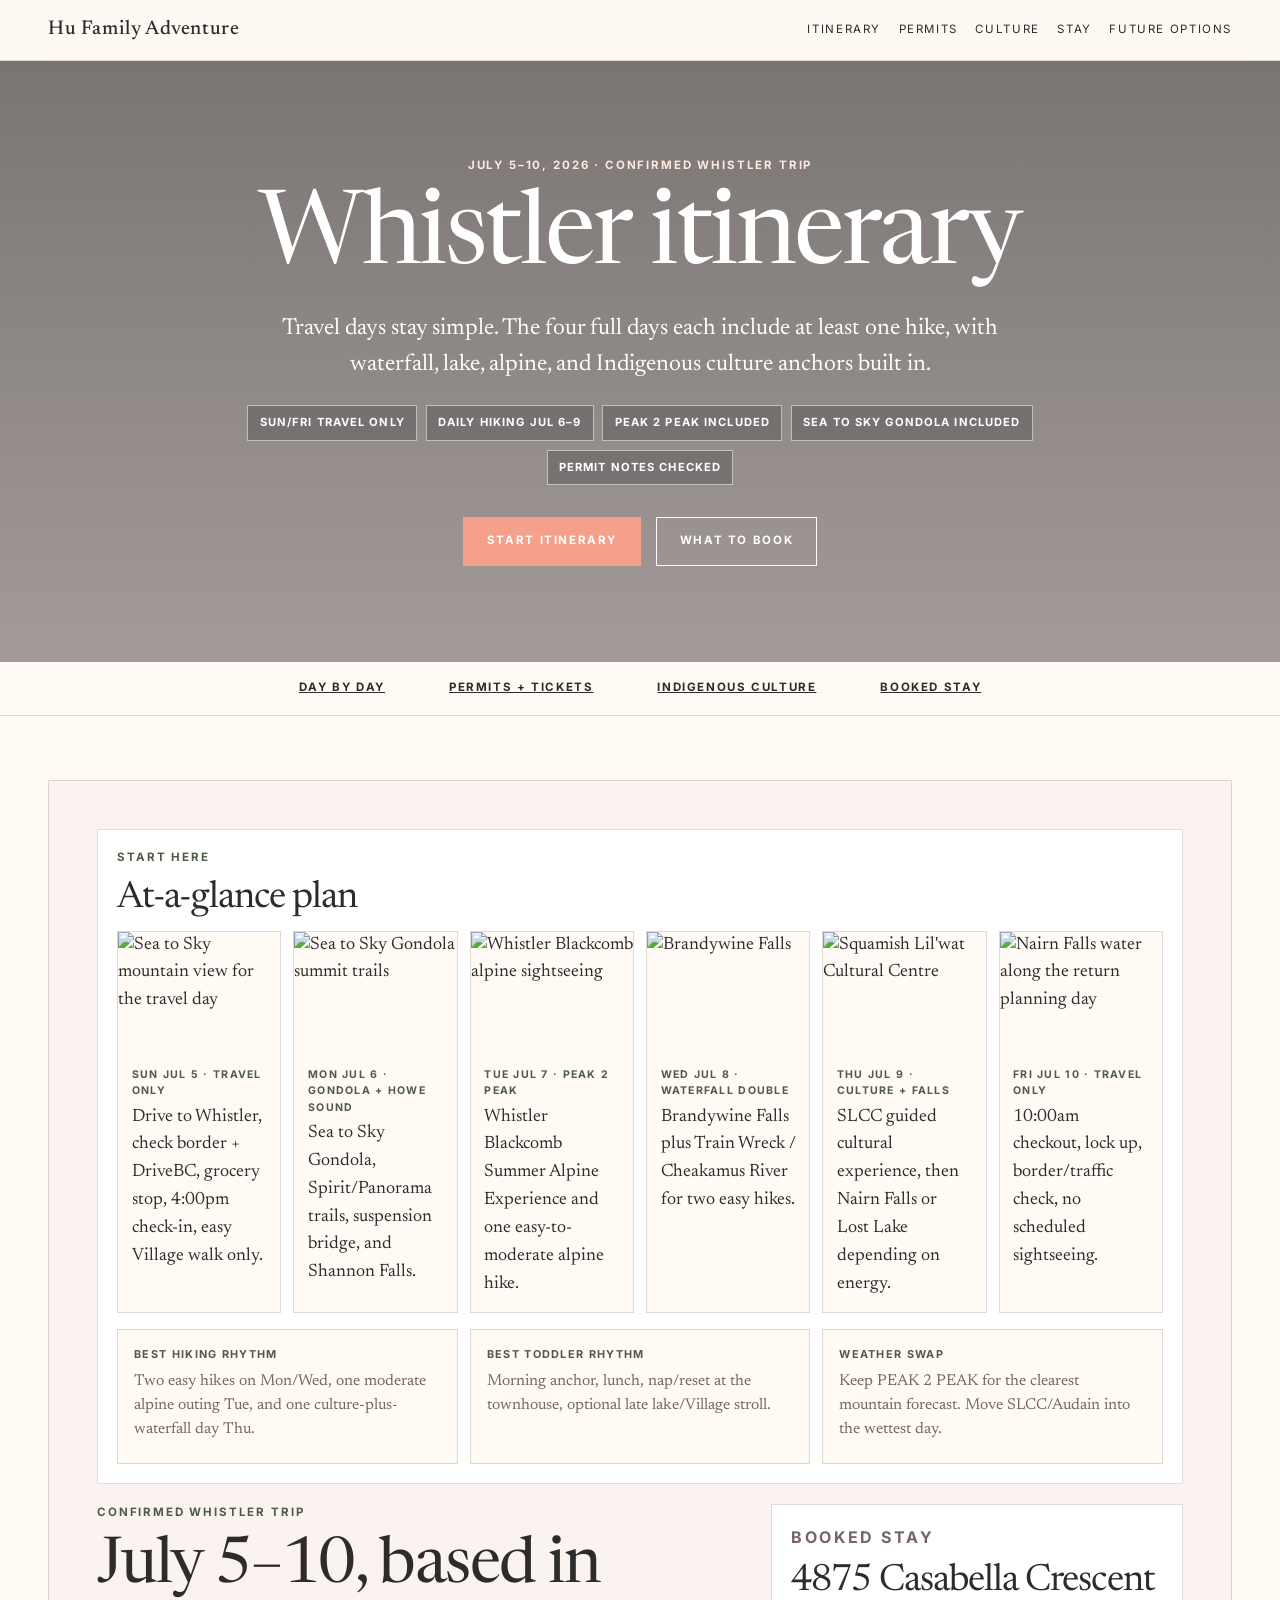
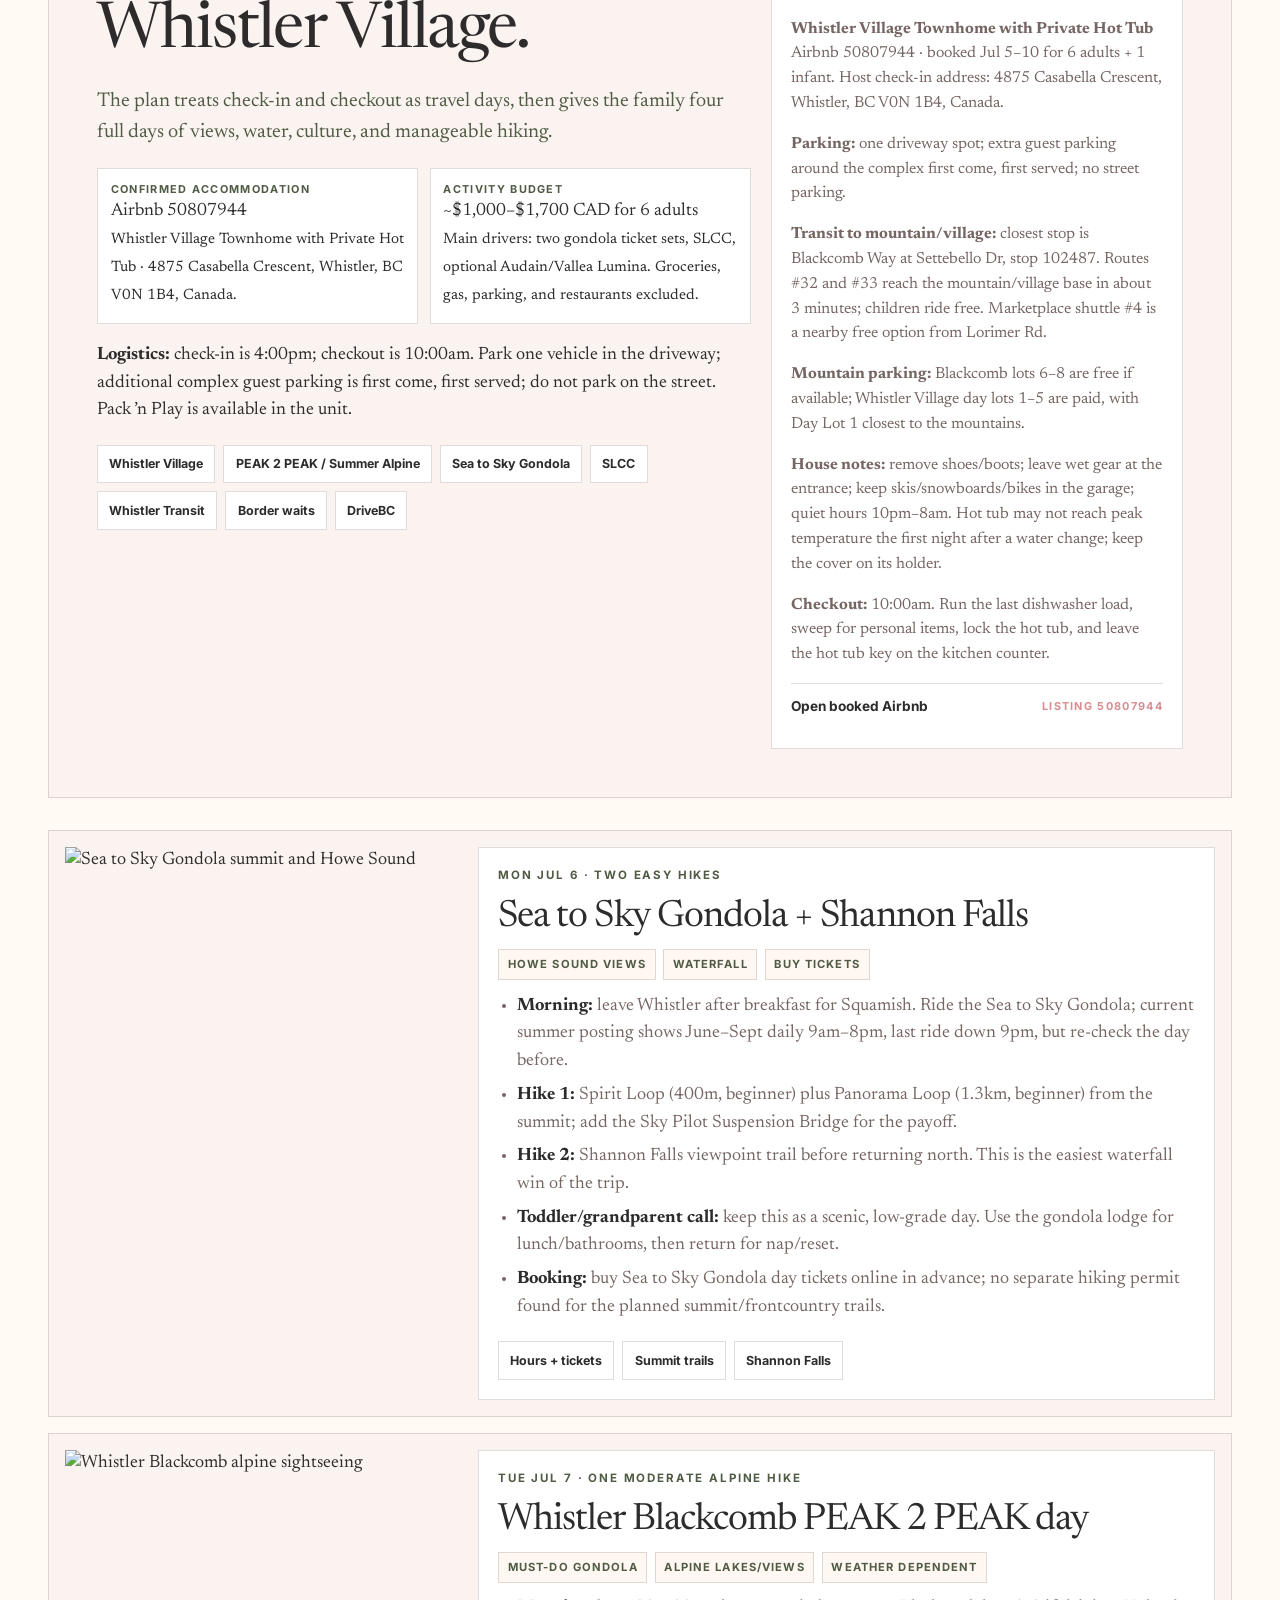
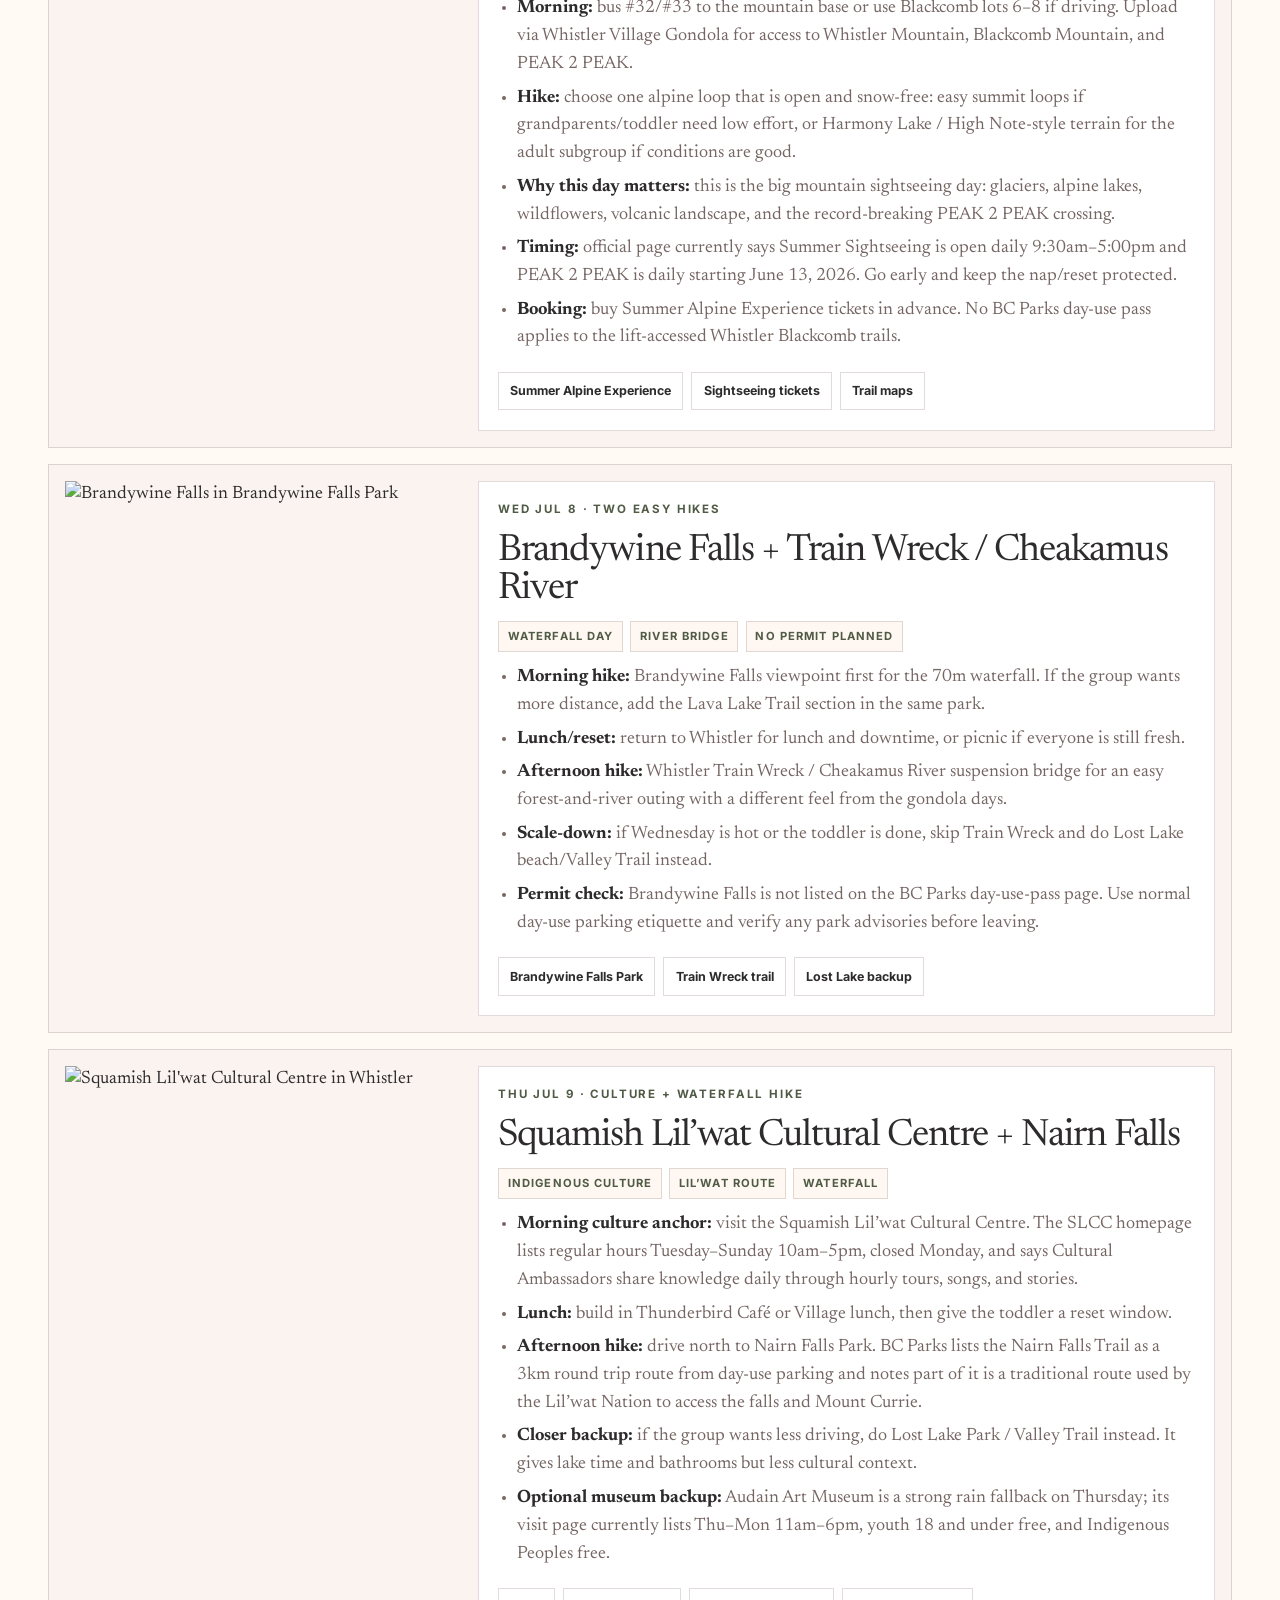
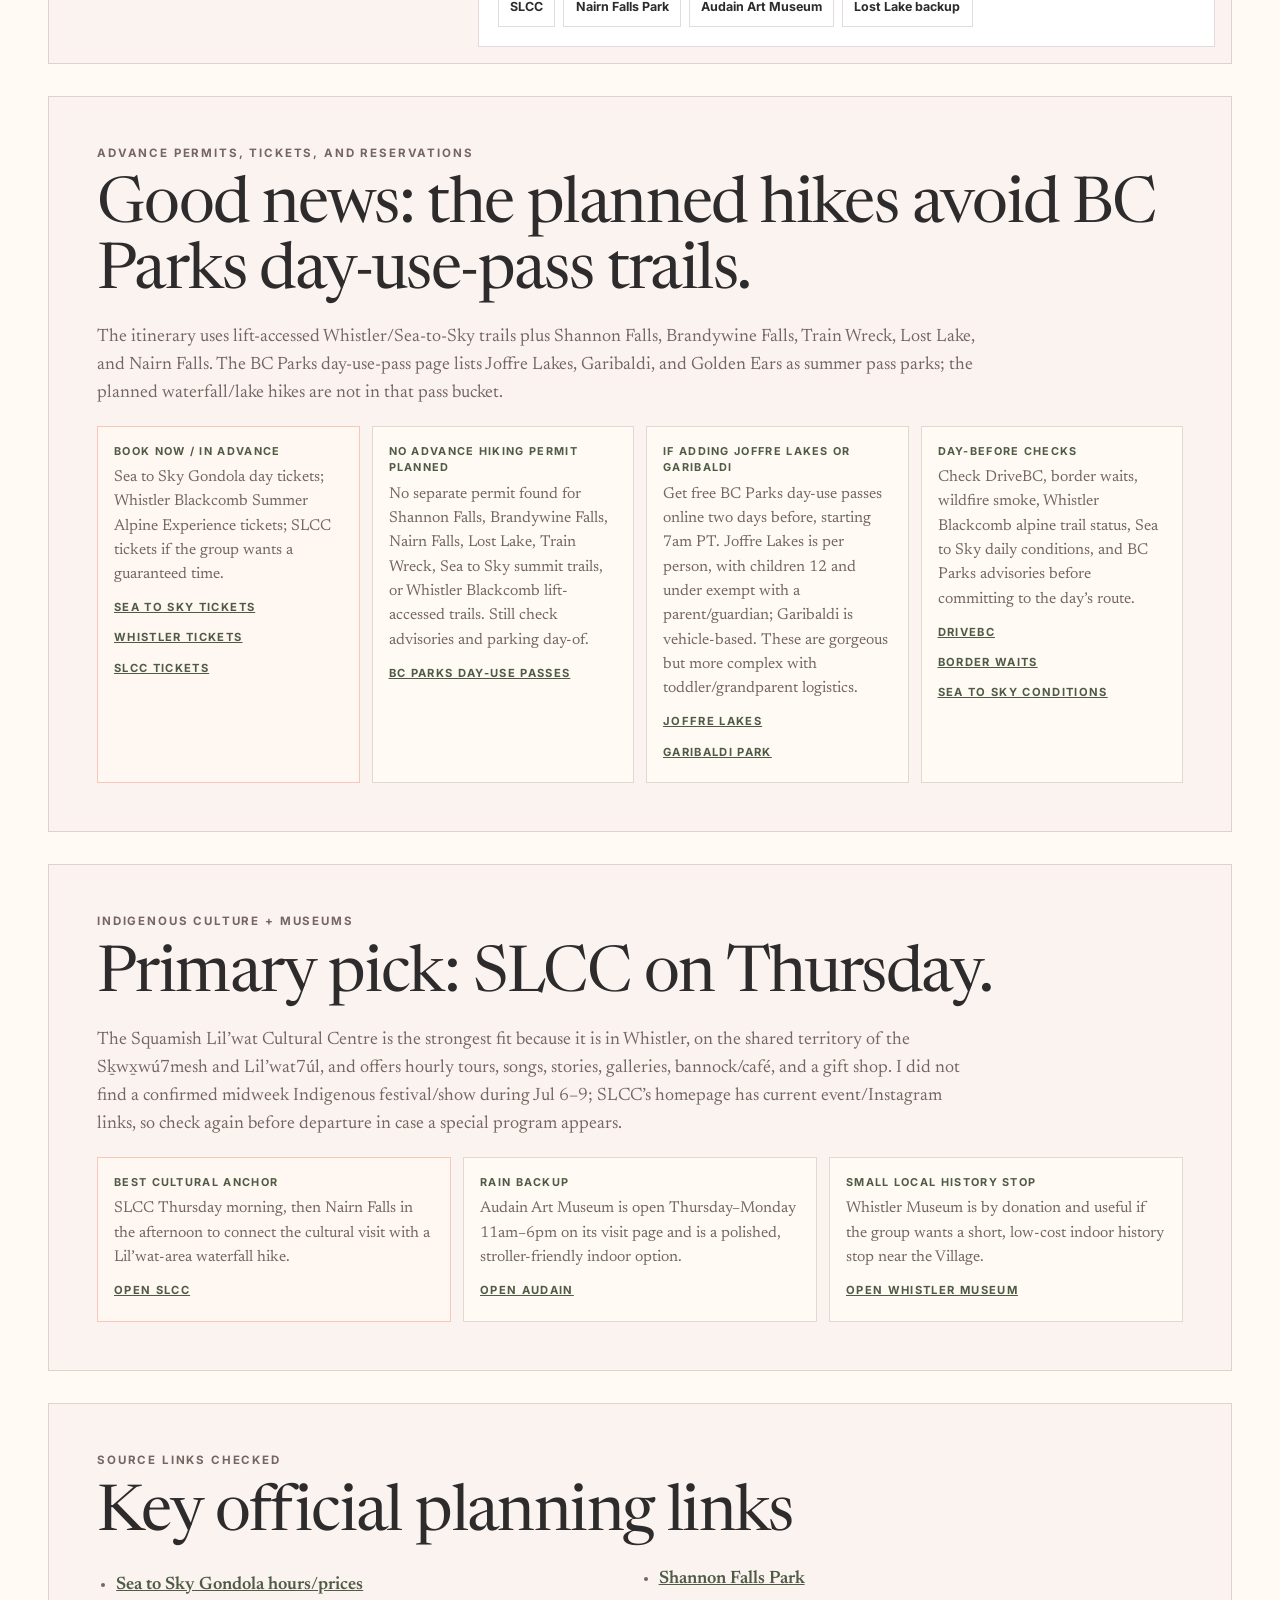
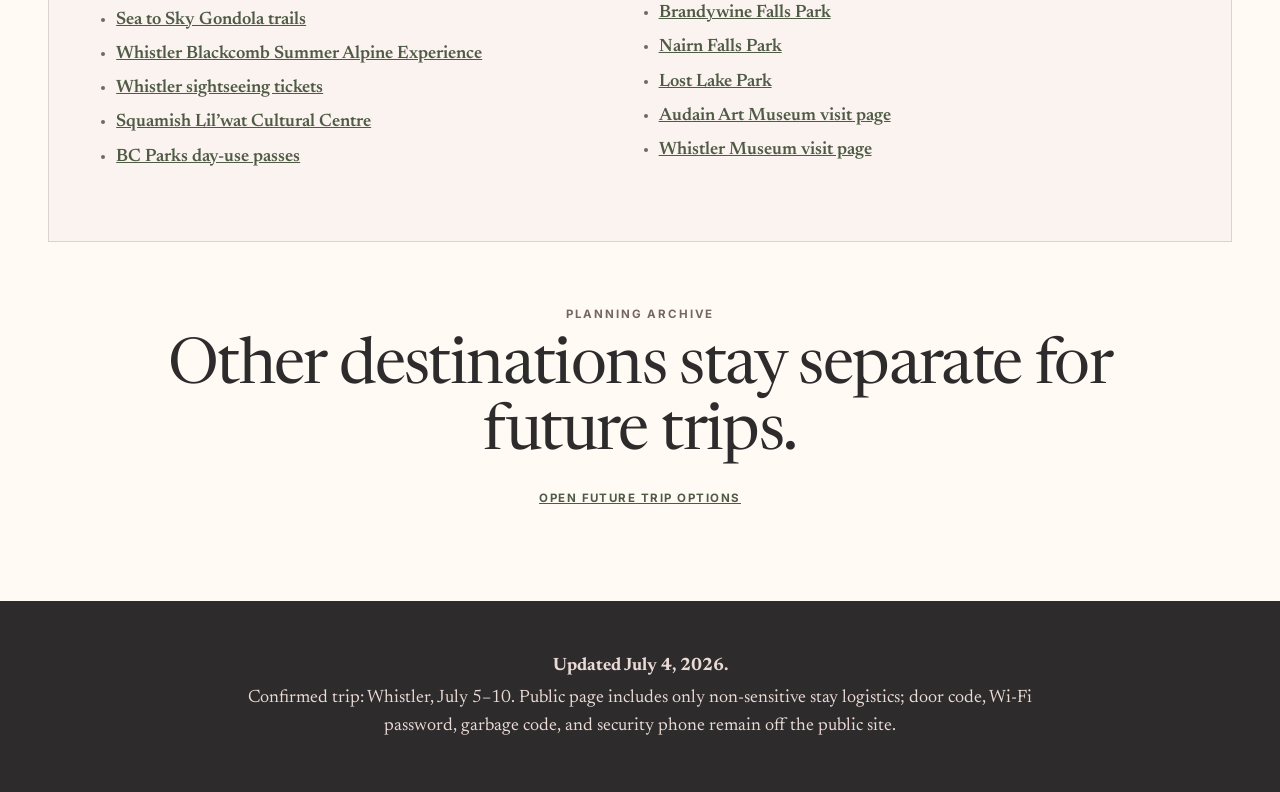
==== index.html @ ece392c5 "Update Whistler itinerary with hikes and permits" ====
<!doctype html>
<html lang="en">
<head>
  <meta charset="utf-8">
  <meta name="viewport" content="width=device-width, initial-scale=1">
  <title>Hu Family Adventure: Whistler July 2026</title>
  <meta name="description" content="Confirmed Whistler July 5–10, 2026 itinerary with daily hikes, gondolas, Indigenous culture, permits, and booked stay logistics.">
  <link rel="preconnect" href="https://fonts.googleapis.com">
  <link rel="preconnect" href="https://fonts.gstatic.com" crossorigin>
  <link href="https://fonts.googleapis.com/css2?family=Inter:wght@400;500;600;700&family=Newsreader:opsz,wght@6..72,400;6..72,500;6..72,600&display=swap" rel="stylesheet">
  <link rel="stylesheet" href="assets/style.css">
</head>
<body>
  <header class="nav"><strong><a href="./">Hu Family Adventure</a></strong><div><a href="#itinerary">Itinerary</a><a href="#permits">Permits</a><a href="#culture">Culture</a><a href="#stay">Stay</a><a href="future-options/">Future options</a></div></header>
  <section class="hero"><div class="hero-inner"><p class="eyebrow">July 5–10, 2026 · confirmed Whistler trip</p><h1>Whistler itinerary</h1><p>Travel days stay simple. The four full days each include at least one hike, with waterfall, lake, alpine, and Indigenous culture anchors built in.</p><div class="hero-criteria"><span>Sun/Fri travel only</span><span>Daily hiking Jul 6–9</span><span>PEAK 2 PEAK included</span><span>Sea to Sky Gondola included</span><span>Permit notes checked</span></div><div class="cta-row"><a class="cta primary" href="#itinerary">Start itinerary</a><a class="cta secondary" href="#permits">What to book</a></div></div></section>
  <nav class="strip"><a href="#itinerary">Day by day</a><a href="#permits">Permits + tickets</a><a href="#culture">Indigenous culture</a><a href="#stay">Booked stay</a></nav>
  <main>
    <div class="details-wrap" id="details">
      <section class="destination-detail" id="overview">
        <div class="day-panel" id="itinerary">
          <p class="eyebrow">Start here</p>
          <h3>At-a-glance plan</h3>
          <ol>
            <li><a href="https://wsdot.com/travel/real-time/border-crossings" target="_blank" rel="noopener"><img src="https://www.seatoskygondola.com/site/assets/files/1/sea_to_sky_gonodola_summers.jpg" alt="Sea to Sky mountain view for the travel day"><span class="day-card-copy"><strong>Sun Jul 5 · travel only</strong>Drive to Whistler, check border + DriveBC, grocery stop, 4:00pm check-in, easy Village walk only.</span></a></li>
            <li><a href="https://www.seatoskygondola.com/trails/" target="_blank" rel="noopener"><img src="https://www.seatoskygondola.com/site/assets/files/1/sea_to_sky_gonodola_summers.jpg" alt="Sea to Sky Gondola summit trails"><span class="day-card-copy"><strong>Mon Jul 6 · gondola + Howe Sound</strong>Sea to Sky Gondola, Spirit/Panorama trails, suspension bridge, and Shannon Falls.</span></a></li>
            <li><a href="https://www.whistlerblackcomb.com/explore-the-resort/activities-and-events/summer-activities/summer-alpine-experience.aspx" target="_blank" rel="noopener"><img src="https://www.whistler.ca/wp-content/uploads/2024/06/DJI_0183.jpg.webp" alt="Whistler Blackcomb alpine sightseeing"><span class="day-card-copy"><strong>Tue Jul 7 · PEAK 2 PEAK</strong>Whistler Blackcomb Summer Alpine Experience and one easy-to-moderate alpine hike.</span></a></li>
            <li><a href="https://bcparks.ca/brandywine-falls-park/" target="_blank" rel="noopener"><img src="https://nrs.objectstore.gov.bc.ca/kuwyyf/brandywine_falls_RS_3805_Brandywine_Falls_a105bec5de.jpg" alt="Brandywine Falls"><span class="day-card-copy"><strong>Wed Jul 8 · waterfall double</strong>Brandywine Falls plus Train Wreck / Cheakamus River for two easy hikes.</span></a></li>
            <li><a href="https://slcc.ca/" target="_blank" rel="noopener"><img src="https://slcc.ca/wp-content/uploads/2026/04/SLCC_Summer_July_2023_Drone_RDI2023-WEB-10.webp" alt="Squamish Lil'wat Cultural Centre"><span class="day-card-copy"><strong>Thu Jul 9 · culture + falls</strong>SLCC guided cultural experience, then Nairn Falls or Lost Lake depending on energy.</span></a></li>
            <li><a href="https://www.drivebc.ca/" target="_blank" rel="noopener"><img src="https://nrs.objectstore.gov.bc.ca/kuwyyf/nairn_falls_RS_3781_e343fe6dc2.jpg" alt="Nairn Falls water along the return planning day"><span class="day-card-copy"><strong>Fri Jul 10 · travel only</strong>10:00am checkout, lock up, border/traffic check, no scheduled sightseeing.</span></a></li>
          </ol>
          <div class="choice-grid"><div class="choice-card"><strong>Best hiking rhythm</strong><p>Two easy hikes on Mon/Wed, one moderate alpine outing Tue, and one culture-plus-waterfall day Thu.</p></div><div class="choice-card"><strong>Best toddler rhythm</strong><p>Morning anchor, lunch, nap/reset at the townhouse, optional late lake/Village stroll.</p></div><div class="choice-card"><strong>Weather swap</strong><p>Keep PEAK 2 PEAK for the clearest mountain forecast. Move SLCC/Audain into the wettest day.</p></div></div>
        </div>
        <div class="detail-copy">
          <p class="eyebrow">Confirmed Whistler trip</p>
          <h2>July 5–10, based in Whistler Village.</h2>
          <p class="lead">The plan treats check-in and checkout as travel days, then gives the family four full days of views, water, culture, and manageable hiking.</p>
          <div class="cost-box"><div><strong>Confirmed accommodation</strong>Airbnb 50807944<br><small>Whistler Village Townhome with Private Hot Tub · 4875 Casabella Crescent, Whistler, BC V0N 1B4, Canada.</small></div><div><strong>Activity budget</strong>~$1,000–$1,700 CAD for 6 adults<br><small>Main drivers: two gondola ticket sets, SLCC, optional Audain/Vallea Lumina. Groceries, gas, parking, and restaurants excluded.</small></div></div>
          <p><strong>Logistics:</strong> check-in is 4:00pm; checkout is 10:00am. Park one vehicle in the driveway; additional complex guest parking is first come, first served; do not park on the street. Pack ’n Play is available in the unit.</p>
          <div class="anchor-links"><a href="https://www.whistler.com/village/" target="_blank" rel="noopener">Whistler Village</a><a href="https://www.whistlerblackcomb.com/explore-the-resort/activities-and-events/summer-activities/summer-alpine-experience.aspx" target="_blank" rel="noopener">PEAK 2 PEAK / Summer Alpine</a><a href="https://www.seatoskygondola.com/" target="_blank" rel="noopener">Sea to Sky Gondola</a><a href="https://slcc.ca/" target="_blank" rel="noopener">SLCC</a><a href="https://www.bctransit.com/whistler" target="_blank" rel="noopener">Whistler Transit</a><a href="https://wsdot.com/travel/real-time/border-crossings" target="_blank" rel="noopener">Border waits</a><a href="https://www.drivebc.ca/" target="_blank" rel="noopener">DriveBC</a></div>
        </div>
        <div class="lodging-panel" id="stay">
          <p class="eyebrow">Booked stay</p>
          <h3>4875 Casabella Crescent</h3>
          <p><strong>Whistler Village Townhome with Private Hot Tub</strong><br>Airbnb 50807944 · booked Jul 5–10 for 6 adults + 1 infant. Host check-in address: 4875 Casabella Crescent, Whistler, BC V0N 1B4, Canada.</p>
          <p><strong>Parking:</strong> one driveway spot; extra guest parking around the complex first come, first served; no street parking.</p>
          <p><strong>Transit to mountain/village:</strong> closest stop is Blackcomb Way at Settebello Dr, stop 102487. Routes #32 and #33 reach the mountain/village base in about 3 minutes; children ride free. Marketplace shuttle #4 is a nearby free option from Lorimer Rd.</p>
          <p><strong>Mountain parking:</strong> Blackcomb lots 6–8 are free if available; Whistler Village day lots 1–5 are paid, with Day Lot 1 closest to the mountains.</p>
          <p><strong>House notes:</strong> remove shoes/boots; leave wet gear at the entrance; keep skis/snowboards/bikes in the garage; quiet hours 10pm–8am. Hot tub may not reach peak temperature the first night after a water change; keep the cover on its holder.</p>
          <p><strong>Checkout:</strong> 10:00am. Run the last dishwasher load, sweep for personal items, lock the hot tub, and leave the hot tub key on the kitchen counter.</p>
          <a class="lodging-link" href="https://www.airbnb.com/rooms/50807944?adults=6&amp;check_in=2026-07-05&amp;check_out=2026-07-10&amp;infants=1" target="_blank" rel="noopener"><span>Open booked Airbnb</span><em>listing 50807944</em></a>
        </div>
      </section>

      <section class="itinerary-grid" aria-label="Detailed day-by-day itinerary">
        <article class="day-detail"><img src="https://www.seatoskygondola.com/site/assets/files/1/sea_to_sky_gonodola_summers.jpg" alt="Sea to Sky Gondola summit and Howe Sound"><div class="day-copy"><p class="eyebrow">Mon Jul 6 · two easy hikes</p><h3>Sea to Sky Gondola + Shannon Falls</h3><div class="tag-row"><span>Howe Sound views</span><span>Waterfall</span><span>Buy tickets</span></div><ul><li><strong>Morning:</strong> leave Whistler after breakfast for Squamish. Ride the Sea to Sky Gondola; current summer posting shows June–Sept daily 9am–8pm, last ride down 9pm, but re-check the day before.</li><li><strong>Hike 1:</strong> Spirit Loop (400m, beginner) plus Panorama Loop (1.3km, beginner) from the summit; add the Sky Pilot Suspension Bridge for the payoff.</li><li><strong>Hike 2:</strong> Shannon Falls viewpoint trail before returning north. This is the easiest waterfall win of the trip.</li><li><strong>Toddler/grandparent call:</strong> keep this as a scenic, low-grade day. Use the gondola lodge for lunch/bathrooms, then return for nap/reset.</li><li><strong>Booking:</strong> buy Sea to Sky Gondola day tickets online in advance; no separate hiking permit found for the planned summit/frontcountry trails.</li></ul><div class="anchor-links"><a href="https://www.seatoskygondola.com/hours-and-prices/" target="_blank" rel="noopener">Hours + tickets</a><a href="https://www.seatoskygondola.com/trails/" target="_blank" rel="noopener">Summit trails</a><a href="https://bcparks.ca/shannon-falls-park/" target="_blank" rel="noopener">Shannon Falls</a></div></div></article>
        <article class="day-detail"><img src="https://www.whistler.ca/wp-content/uploads/2024/06/DJI_0183.jpg.webp" alt="Whistler Blackcomb alpine sightseeing"><div class="day-copy"><p class="eyebrow">Tue Jul 7 · one moderate alpine hike</p><h3>Whistler Blackcomb PEAK 2 PEAK day</h3><div class="tag-row"><span>Must-do gondola</span><span>Alpine lakes/views</span><span>Weather dependent</span></div><ul><li><strong>Morning:</strong> bus #32/#33 to the mountain base or use Blackcomb lots 6–8 if driving. Upload via Whistler Village Gondola for access to Whistler Mountain, Blackcomb Mountain, and PEAK 2 PEAK.</li><li><strong>Hike:</strong> choose one alpine loop that is open and snow-free: easy summit loops if grandparents/toddler need low effort, or Harmony Lake / High Note-style terrain for the adult subgroup if conditions are good.</li><li><strong>Why this day matters:</strong> this is the big mountain sightseeing day: glaciers, alpine lakes, wildflowers, volcanic landscape, and the record-breaking PEAK 2 PEAK crossing.</li><li><strong>Timing:</strong> official page currently says Summer Sightseeing is open daily 9:30am–5:00pm and PEAK 2 PEAK is daily starting June 13, 2026. Go early and keep the nap/reset protected.</li><li><strong>Booking:</strong> buy Summer Alpine Experience tickets in advance. No BC Parks day-use pass applies to the lift-accessed Whistler Blackcomb trails.</li></ul><div class="anchor-links"><a href="https://www.whistlerblackcomb.com/explore-the-resort/activities-and-events/summer-activities/summer-alpine-experience.aspx" target="_blank" rel="noopener">Summer Alpine Experience</a><a href="https://www.whistlerblackcomb.com/plan-your-trip/lift-access/summer-sightsee-tickets.aspx" target="_blank" rel="noopener">Sightseeing tickets</a><a href="https://www.whistlerblackcomb.com/the-mountain/about-the-mountain/trail-maps.aspx" target="_blank" rel="noopener">Trail maps</a></div></div></article>
        <article class="day-detail"><img src="https://nrs.objectstore.gov.bc.ca/kuwyyf/brandywine_falls_RS_3805_Brandywine_Falls_a105bec5de.jpg" alt="Brandywine Falls in Brandywine Falls Park"><div class="day-copy"><p class="eyebrow">Wed Jul 8 · two easy hikes</p><h3>Brandywine Falls + Train Wreck / Cheakamus River</h3><div class="tag-row"><span>Waterfall day</span><span>River bridge</span><span>No permit planned</span></div><ul><li><strong>Morning hike:</strong> Brandywine Falls viewpoint first for the 70m waterfall. If the group wants more distance, add the Lava Lake Trail section in the same park.</li><li><strong>Lunch/reset:</strong> return to Whistler for lunch and downtime, or picnic if everyone is still fresh.</li><li><strong>Afternoon hike:</strong> Whistler Train Wreck / Cheakamus River suspension bridge for an easy forest-and-river outing with a different feel from the gondola days.</li><li><strong>Scale-down:</strong> if Wednesday is hot or the toddler is done, skip Train Wreck and do Lost Lake beach/Valley Trail instead.</li><li><strong>Permit check:</strong> Brandywine Falls is not listed on the BC Parks day-use-pass page. Use normal day-use parking etiquette and verify any park advisories before leaving.</li></ul><div class="anchor-links"><a href="https://bcparks.ca/brandywine-falls-park/" target="_blank" rel="noopener">Brandywine Falls Park</a><a href="https://www.whistler.com/activities/hiking/trails/train-wreck/" target="_blank" rel="noopener">Train Wreck trail</a><a href="https://www.whistler.ca/parks-recreation-culture/parks/lost-lake-park/" target="_blank" rel="noopener">Lost Lake backup</a></div></div></article>
        <article class="day-detail"><img src="https://slcc.ca/wp-content/uploads/2026/04/SLCC_Summer_July_2023_Drone_RDI2023-WEB-10.webp" alt="Squamish Lil'wat Cultural Centre in Whistler"><div class="day-copy"><p class="eyebrow">Thu Jul 9 · culture + waterfall hike</p><h3>Squamish Lil’wat Cultural Centre + Nairn Falls</h3><div class="tag-row"><span>Indigenous culture</span><span>Lil’wat route</span><span>Waterfall</span></div><ul><li><strong>Morning culture anchor:</strong> visit the Squamish Lil’wat Cultural Centre. The SLCC homepage lists regular hours Tuesday–Sunday 10am–5pm, closed Monday, and says Cultural Ambassadors share knowledge daily through hourly tours, songs, and stories.</li><li><strong>Lunch:</strong> build in Thunderbird Café or Village lunch, then give the toddler a reset window.</li><li><strong>Afternoon hike:</strong> drive north to Nairn Falls Park. BC Parks lists the Nairn Falls Trail as a 3km round trip route from day-use parking and notes part of it is a traditional route used by the Lil’wat Nation to access the falls and Mount Currie.</li><li><strong>Closer backup:</strong> if the group wants less driving, do Lost Lake Park / Valley Trail instead. It gives lake time and bathrooms but less cultural context.</li><li><strong>Optional museum backup:</strong> Audain Art Museum is a strong rain fallback on Thursday; its visit page currently lists Thu–Mon 11am–6pm, youth 18 and under free, and Indigenous Peoples free.</li></ul><div class="anchor-links"><a href="https://slcc.ca/" target="_blank" rel="noopener">SLCC</a><a href="https://bcparks.ca/nairn-falls-park/" target="_blank" rel="noopener">Nairn Falls Park</a><a href="https://audainartmuseum.com/visit/" target="_blank" rel="noopener">Audain Art Museum</a><a href="https://www.whistler.ca/parks-recreation-culture/parks/lost-lake-park/" target="_blank" rel="noopener">Lost Lake backup</a></div></div></article>
      </section>

      <section class="section-block" id="permits"><p class="eyebrow">Advance permits, tickets, and reservations</p><h2>Good news: the planned hikes avoid BC Parks day-use-pass trails.</h2><p>The itinerary uses lift-accessed Whistler/Sea-to-Sky trails plus Shannon Falls, Brandywine Falls, Train Wreck, Lost Lake, and Nairn Falls. The BC Parks day-use-pass page lists Joffre Lakes, Garibaldi, and Golden Ears as summer pass parks; the planned waterfall/lake hikes are not in that pass bucket.</p><div class="permit-grid"><div class="permit-card important"><strong>Book now / in advance</strong><p>Sea to Sky Gondola day tickets; Whistler Blackcomb Summer Alpine Experience tickets; SLCC tickets if the group wants a guaranteed time.</p><a href="https://www.seatoskygondola.com/hours-and-prices/" target="_blank" rel="noopener">Sea to Sky tickets</a><br><a href="https://www.whistlerblackcomb.com/plan-your-trip/lift-access/summer-sightsee-tickets.aspx" target="_blank" rel="noopener">Whistler tickets</a><br><a href="https://slcc.ca/" target="_blank" rel="noopener">SLCC tickets</a></div><div class="permit-card"><strong>No advance hiking permit planned</strong><p>No separate permit found for Shannon Falls, Brandywine Falls, Nairn Falls, Lost Lake, Train Wreck, Sea to Sky summit trails, or Whistler Blackcomb lift-accessed trails. Still check advisories and parking day-of.</p><a href="https://bcparks.ca/reservations/day-use-passes/" target="_blank" rel="noopener">BC Parks day-use passes</a></div><div class="permit-card"><strong>If adding Joffre Lakes or Garibaldi</strong><p>Get free BC Parks day-use passes online two days before, starting 7am PT. Joffre Lakes is per person, with children 12 and under exempt with a parent/guardian; Garibaldi is vehicle-based. These are gorgeous but more complex with toddler/grandparent logistics.</p><a href="https://bcparks.ca/joffre-lakes-park/" target="_blank" rel="noopener">Joffre Lakes</a><br><a href="https://bcparks.ca/garibaldi-park/" target="_blank" rel="noopener">Garibaldi Park</a></div><div class="permit-card"><strong>Day-before checks</strong><p>Check DriveBC, border waits, wildfire smoke, Whistler Blackcomb alpine trail status, Sea to Sky daily conditions, and BC Parks advisories before committing to the day’s route.</p><a href="https://www.drivebc.ca/" target="_blank" rel="noopener">DriveBC</a><br><a href="https://wsdot.com/travel/real-time/border-crossings" target="_blank" rel="noopener">Border waits</a><br><a href="https://www.seatoskygondola.com/daily-conditions/" target="_blank" rel="noopener">Sea to Sky conditions</a></div></div></section>

      <section class="section-block" id="culture"><p class="eyebrow">Indigenous culture + museums</p><h2>Primary pick: SLCC on Thursday.</h2><p>The Squamish Lil’wat Cultural Centre is the strongest fit because it is in Whistler, on the shared territory of the Sḵwx̱wú7mesh and Lil’wat7úl, and offers hourly tours, songs, stories, galleries, bannock/café, and a gift shop. I did not find a confirmed midweek Indigenous festival/show during Jul 6–9; SLCC’s homepage has current event/Instagram links, so check again before departure in case a special program appears.</p><div class="proposal-grid"><div class="proposal-card recommended"><strong>Best cultural anchor</strong><p>SLCC Thursday morning, then Nairn Falls in the afternoon to connect the cultural visit with a Lil’wat-area waterfall hike.</p><a href="https://slcc.ca/" target="_blank" rel="noopener">Open SLCC</a></div><div class="proposal-card"><strong>Rain backup</strong><p>Audain Art Museum is open Thursday–Monday 11am–6pm on its visit page and is a polished, stroller-friendly indoor option.</p><a href="https://audainartmuseum.com/visit/" target="_blank" rel="noopener">Open Audain</a></div><div class="proposal-card"><strong>Small local history stop</strong><p>Whistler Museum is by donation and useful if the group wants a short, low-cost indoor history stop near the Village.</p><a href="https://whistlermuseum.org/visit/" target="_blank" rel="noopener">Open Whistler Museum</a></div></div></section>

      <section class="section-block" id="sources"><p class="eyebrow">Source links checked</p><h2>Key official planning links</h2><ul class="source-list"><li><a href="https://www.seatoskygondola.com/hours-and-prices/" target="_blank" rel="noopener">Sea to Sky Gondola hours/prices</a></li><li><a href="https://www.seatoskygondola.com/trails/" target="_blank" rel="noopener">Sea to Sky Gondola trails</a></li><li><a href="https://www.whistlerblackcomb.com/explore-the-resort/activities-and-events/summer-activities/summer-alpine-experience.aspx" target="_blank" rel="noopener">Whistler Blackcomb Summer Alpine Experience</a></li><li><a href="https://www.whistlerblackcomb.com/plan-your-trip/lift-access/summer-sightsee-tickets.aspx" target="_blank" rel="noopener">Whistler sightseeing tickets</a></li><li><a href="https://slcc.ca/" target="_blank" rel="noopener">Squamish Lil’wat Cultural Centre</a></li><li><a href="https://bcparks.ca/reservations/day-use-passes/" target="_blank" rel="noopener">BC Parks day-use passes</a></li><li><a href="https://bcparks.ca/shannon-falls-park/" target="_blank" rel="noopener">Shannon Falls Park</a></li><li><a href="https://bcparks.ca/brandywine-falls-park/" target="_blank" rel="noopener">Brandywine Falls Park</a></li><li><a href="https://bcparks.ca/nairn-falls-park/" target="_blank" rel="noopener">Nairn Falls Park</a></li><li><a href="https://www.whistler.ca/parks-recreation-culture/parks/lost-lake-park/" target="_blank" rel="noopener">Lost Lake Park</a></li><li><a href="https://audainartmuseum.com/visit/" target="_blank" rel="noopener">Audain Art Museum visit page</a></li><li><a href="https://whistlermuseum.org/visit/" target="_blank" rel="noopener">Whistler Museum visit page</a></li></ul></section>

      <section class="future-intro"><p class="eyebrow">Planning archive</p><h2>Other destinations stay separate for future trips.</h2><p><a class="text-link" href="future-options/">Open future trip options</a></p></section>
    </div>
  </main>
  <footer><p><strong>Updated July 4, 2026.</strong></p><p>Confirmed trip: Whistler, July 5–10. Public page includes only non-sensitive stay logistics; door code, Wi-Fi password, garbage code, and security phone remain off the public site.</p></footer>
</body>
</html>
---- assets/style.css ----
:root { --cream:#fffaf4; --blush:#f7ece8; --soft:#fbf3ef; --coral:#f4a08a; --rose:#d98b8f; --olive:#4f5b45; --charcoal:#2d2b2c; --muted:#756663; --line:rgba(91,65,58,.18); --white:#fff; }
* { box-sizing:border-box; } html { scroll-behavior:smooth; }
body { margin:0; background:var(--blush); color:var(--charcoal); font-family:"Newsreader", Georgia, serif; font-size:18px; line-height:1.55; }
a { color:inherit; } img { max-width:100%; display:block; }
.nav { position:sticky; top:0; z-index:20; display:flex; justify-content:space-between; align-items:center; gap:1rem; padding:.9rem clamp(1rem,4vw,3rem); background:rgba(255,250,244,.92); backdrop-filter:blur(14px); border-bottom:1px solid var(--line); font-family:Inter,system-ui,sans-serif; text-transform:uppercase; letter-spacing:.14em; font-size:.72rem; }
.nav strong { font-family:"Newsreader",Georgia,serif; text-transform:none; letter-spacing:.03em; font-size:1.25rem; font-weight:500; } .nav div { display:flex; gap:1.1rem; flex-wrap:wrap; justify-content:flex-end; } .nav a { text-decoration:none; }
.hero { min-height:56vh; display:grid; place-items:center; text-align:center; color:white; padding:6rem 1.25rem; background:linear-gradient(rgba(45,43,44,.62), rgba(45,43,44,.42)), url('https://www.whistler.ca/wp-content/uploads/2024/06/DJI_0183.jpg.webp') center/cover; }
.hero-inner { max-width:1020px; } .eyebrow { font-family:Inter,system-ui,sans-serif; text-transform:uppercase; letter-spacing:.16em; font-size:.72rem; font-weight:700; margin:0 0 .8rem; color:var(--olive); } .hero .eyebrow { color:#ffe8dd; }
.hero-criteria,.quick-facts { display:flex; justify-content:center; gap:.55rem; flex-wrap:wrap; margin:1.4rem auto 0; max-width:980px; } .hero-criteria span,.quick-facts span { border:1px solid rgba(255,255,255,.55); background:rgba(45,43,44,.28); padding:.5rem .7rem; font-family:Inter,system-ui,sans-serif; text-transform:uppercase; letter-spacing:.1em; font-size:.7rem; font-weight:700; }
h1,h2,h3,h4 { font-weight:400; line-height:1.02; letter-spacing:-.025em; margin:0; } h1 { font-size:clamp(3.2rem,8vw,7.3rem); } h2 { font-size:clamp(2.1rem,5vw,4.1rem); } h3 { font-size:clamp(1.45rem,3vw,2.35rem); } h4 { font-size:1.3rem; }
.hero p:not(.eyebrow) { max-width:780px; margin:1.2rem auto 0; font-size:clamp(1.15rem,2vw,1.45rem); } .cta-row { margin-top:2rem; display:flex; gap:.9rem; justify-content:center; flex-wrap:wrap; }
.cta { display:inline-flex; align-items:center; justify-content:center; min-height:48px; padding:.9rem 1.45rem; text-decoration:none; border:1px solid currentColor; font-family:Inter,system-ui,sans-serif; text-transform:uppercase; letter-spacing:.14em; font-size:.72rem; font-weight:700; } .cta.primary { background:var(--coral); border-color:var(--coral); color:#fff; } .cta.secondary { color:#fff; }
.strip { display:flex; justify-content:center; gap:clamp(1rem,5vw,4rem); flex-wrap:wrap; padding:1.1rem; background:var(--cream); border-bottom:1px solid var(--line); font-family:Inter,system-ui,sans-serif; text-transform:uppercase; letter-spacing:.14em; font-size:.72rem; font-weight:700; }
main { overflow:hidden; } .details-wrap { padding:clamp(2rem,5vw,4rem) clamp(1rem,4vw,3rem); background:var(--cream); }
.destination-detail { max-width:1220px; margin:0 auto 2rem; display:grid; grid-template-columns:minmax(0,1.35fr) minmax(280px,.85fr); gap:1.25rem; padding:clamp(1.5rem,4vw,3rem); background:var(--soft); border:1px solid var(--line); }
.lead { font-size:1.25rem; color:var(--olive); } .anchor-links { display:flex; gap:.5rem; flex-wrap:wrap; margin-top:1.2rem; } .anchor-links a { text-decoration:none; font-family:Inter,system-ui,sans-serif; font-size:.78rem; font-weight:700; background:#fff; border:1px solid var(--line); padding:.55rem .7rem; }
.lodging-panel,.day-panel,.info-panel { background:#fff; border:1px solid var(--line); padding:1.2rem; } .lodging-panel p,.info-panel p { color:var(--muted); font-size:1rem; } .lodging-link { display:flex; justify-content:space-between; gap:1rem; align-items:center; padding:.75rem 0; border-top:1px solid var(--line); text-decoration:none; font-family:Inter,system-ui,sans-serif; font-weight:700; font-size:.85rem; } .lodging-link em { color:var(--rose); font-style:normal; text-transform:uppercase; letter-spacing:.12em; font-size:.68rem; }
.day-panel { grid-column:1 / -1; } .day-panel ol { display:grid; grid-template-columns:repeat(auto-fit,minmax(150px,1fr)); gap:.75rem; padding:0; margin:.8rem 0 0; list-style:none; } .day-panel li { background:var(--cream); border:1px solid var(--line); padding:0; overflow:hidden; } .day-panel a { display:block; height:100%; text-decoration:none; } .day-panel img { width:100%; aspect-ratio:4/3; object-fit:cover; } .day-card-copy { display:block; padding:.85rem; } .day-card-copy strong { display:block; font-family:Inter,system-ui,sans-serif; text-transform:uppercase; letter-spacing:.12em; font-size:.66rem; color:var(--olive); margin-bottom:.25rem; }
.itinerary-grid { max-width:1220px; margin:1.5rem auto 2rem; display:grid; grid-template-columns:1fr; gap:1rem; } .day-detail { display:grid; grid-template-columns:minmax(230px,.7fr) minmax(0,1.3fr); gap:1rem; background:var(--soft); border:1px solid var(--line); padding:1rem; } .day-detail img { width:100%; height:100%; min-height:240px; object-fit:cover; } .day-copy { background:#fff; border:1px solid var(--line); padding:1.2rem; } .day-copy h3 { margin-bottom:.5rem; } .day-copy ul { margin:.7rem 0 0; padding-left:1.2rem; } .day-copy li { margin:.35rem 0; color:var(--muted); } .day-copy strong { color:var(--charcoal); }
.tag-row { display:flex; flex-wrap:wrap; gap:.45rem; margin:.8rem 0; } .tag-row span,.status-pill { font-family:Inter,system-ui,sans-serif; font-size:.7rem; font-weight:700; text-transform:uppercase; letter-spacing:.1em; background:#fff7f1; color:var(--olive); border:1px solid var(--line); padding:.35rem .55rem; }
.proposal-grid,.choice-grid,.permit-grid { display:grid; grid-template-columns:repeat(auto-fit,minmax(230px,1fr)); gap:.75rem; margin-top:1rem; } .proposal-card,.choice-card,.permit-card { background:var(--cream); border:1px solid var(--line); padding:1rem; } .proposal-card.recommended,.permit-card.important { background:#fff7f1; border-color:rgba(244,160,138,.55); }
.proposal-card strong,.choice-card strong,.permit-card strong { display:block; font-family:Inter,system-ui,sans-serif; text-transform:uppercase; letter-spacing:.12em; font-size:.68rem; color:var(--olive); margin-bottom:.35rem; } .proposal-card p,.choice-card p,.permit-card p { margin:.35rem 0; color:var(--muted); font-size:.98rem; } .proposal-card a,.permit-card a { display:inline-block; margin-top:.45rem; font-family:Inter,system-ui,sans-serif; font-size:.7rem; font-weight:700; letter-spacing:.12em; text-transform:uppercase; color:var(--olive); }
.section-block { max-width:1220px; margin:0 auto 2rem; padding:clamp(1.5rem,4vw,3rem); background:var(--soft); border:1px solid var(--line); } .section-block > p { color:var(--muted); max-width:880px; } .source-list { columns:2 280px; padding-left:1.2rem; } .source-list li { break-inside:avoid; margin:.4rem 0; color:var(--muted); } .source-list a { color:var(--olive); font-weight:600; }
.cost-box { display:grid; grid-template-columns:repeat(2,minmax(0,1fr)); gap:.7rem; margin:1rem 0; } .cost-box div { background:#fff; border:1px solid var(--line); padding:.8rem; } .cost-box strong { display:block; font-family:Inter,system-ui,sans-serif; text-transform:uppercase; letter-spacing:.12em; font-size:.68rem; color:var(--olive); } .text-link { font-family:Inter,system-ui,sans-serif; text-transform:uppercase; letter-spacing:.13em; font-size:.72rem; font-weight:700; color:var(--olive); }
.future-intro { max-width:1120px; margin:clamp(2rem,5vw,4rem) auto 1.5rem; padding:0 clamp(1rem,4vw,3rem); text-align:center; } .future-intro p { color:var(--muted); } .archive-details { max-width:1220px; margin:0 auto 2rem; } .archive-details summary { cursor:pointer; padding:1rem 1.25rem; background:var(--cream); border:1px solid var(--line); font-family:Inter,system-ui,sans-serif; text-transform:uppercase; letter-spacing:.12em; font-size:.75rem; font-weight:700; color:var(--olive); }
footer { background:var(--charcoal); color:#fff; text-align:center; padding:3rem 1rem; } footer p { margin:.25rem auto; max-width:860px; color:#eadad5; }
@media (max-width:1050px) { .day-panel ol { grid-template-columns:repeat(2,1fr); } .day-detail { grid-template-columns:1fr; } .day-detail img { min-height:220px; } }
@media (max-width:760px) { .nav { align-items:flex-start; } .destination-detail,.day-panel ol,.cost-box { grid-template-columns:1fr; } .hero { min-height:46vh; padding:4.5rem 1rem; } .source-list { columns:1; } }
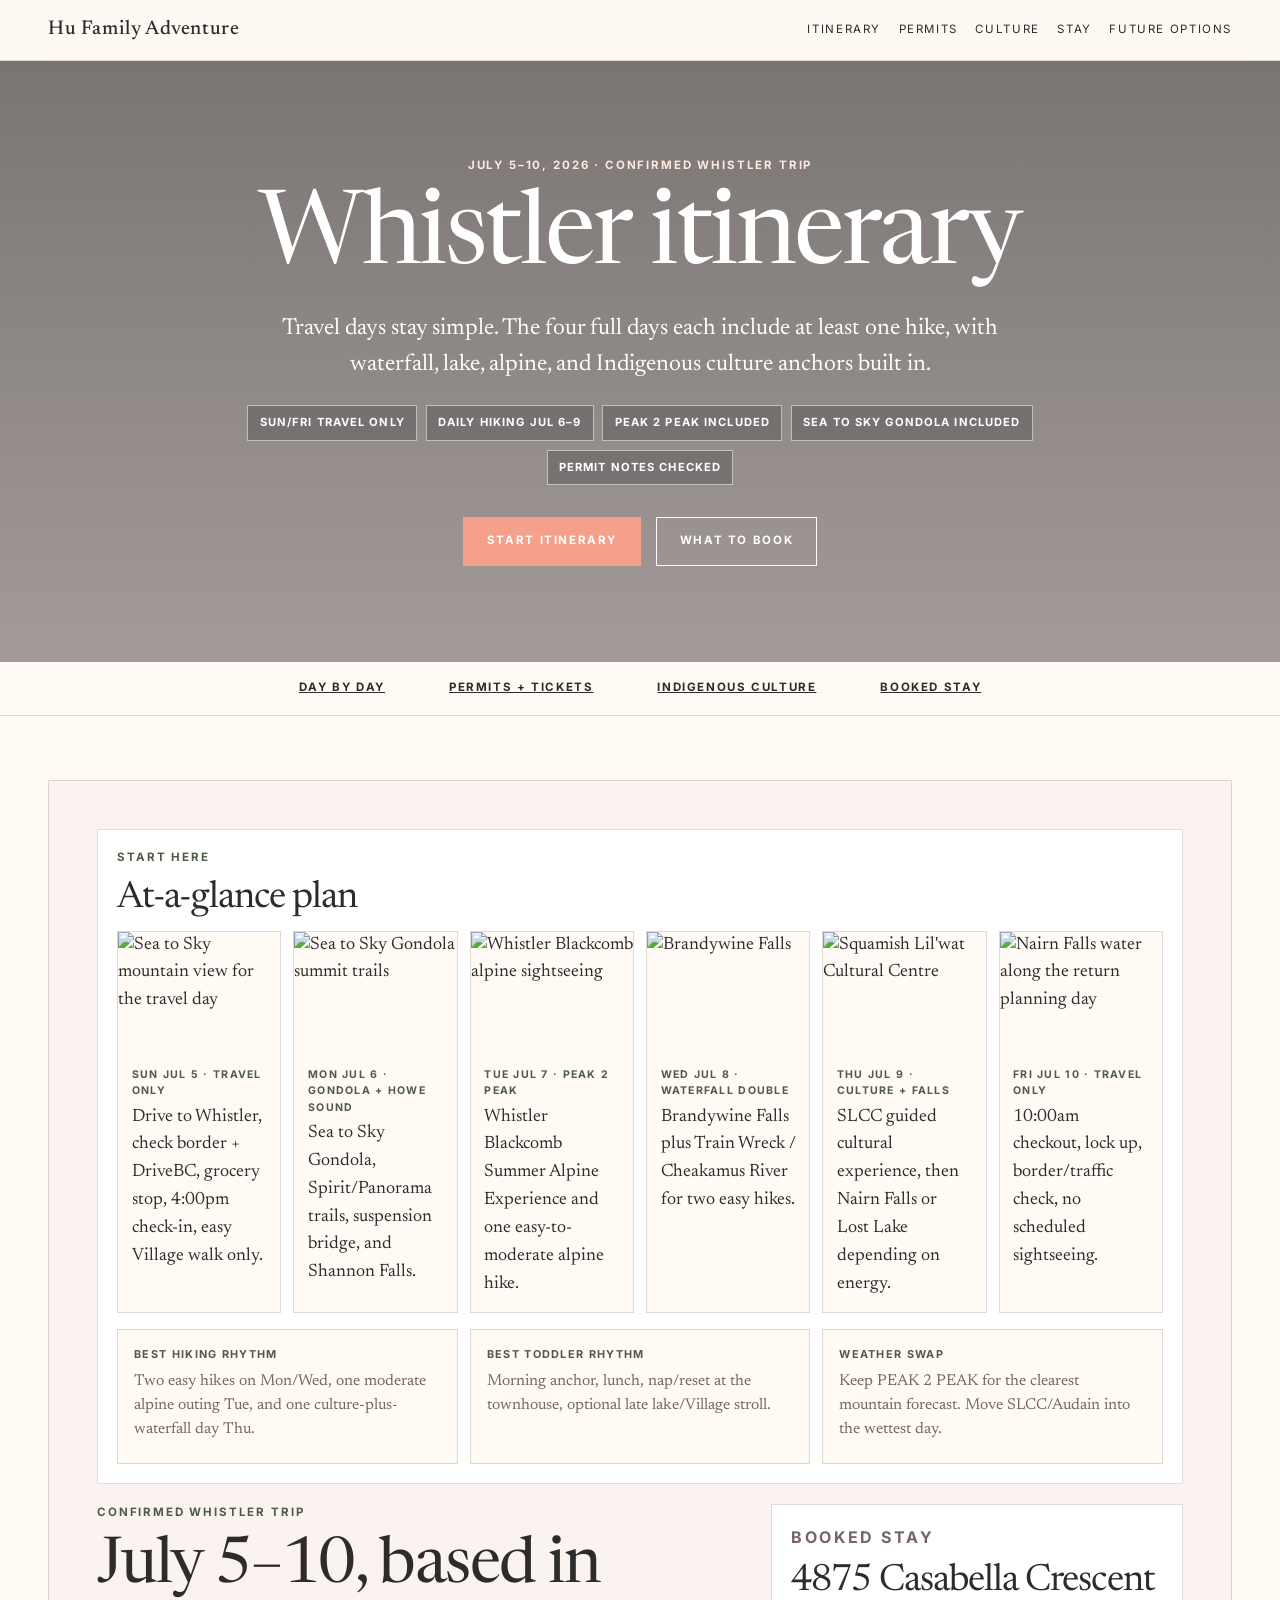
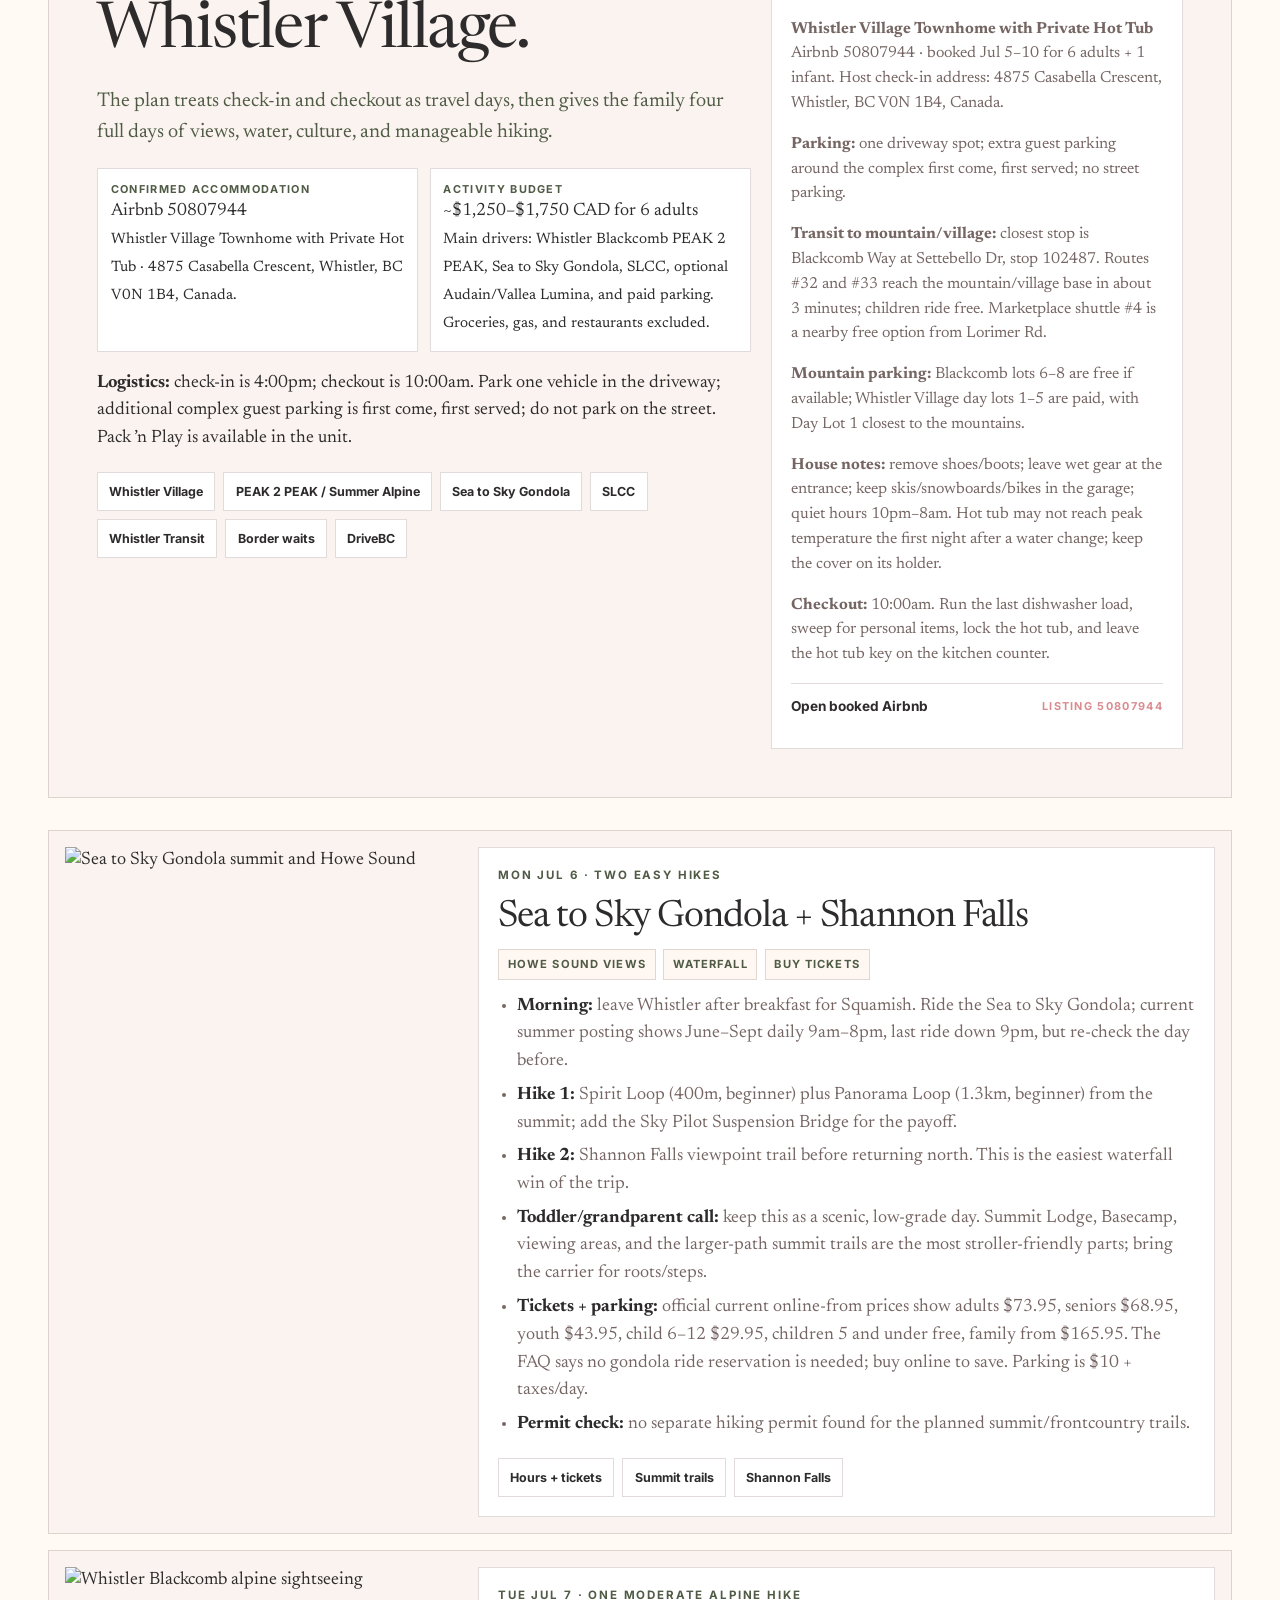
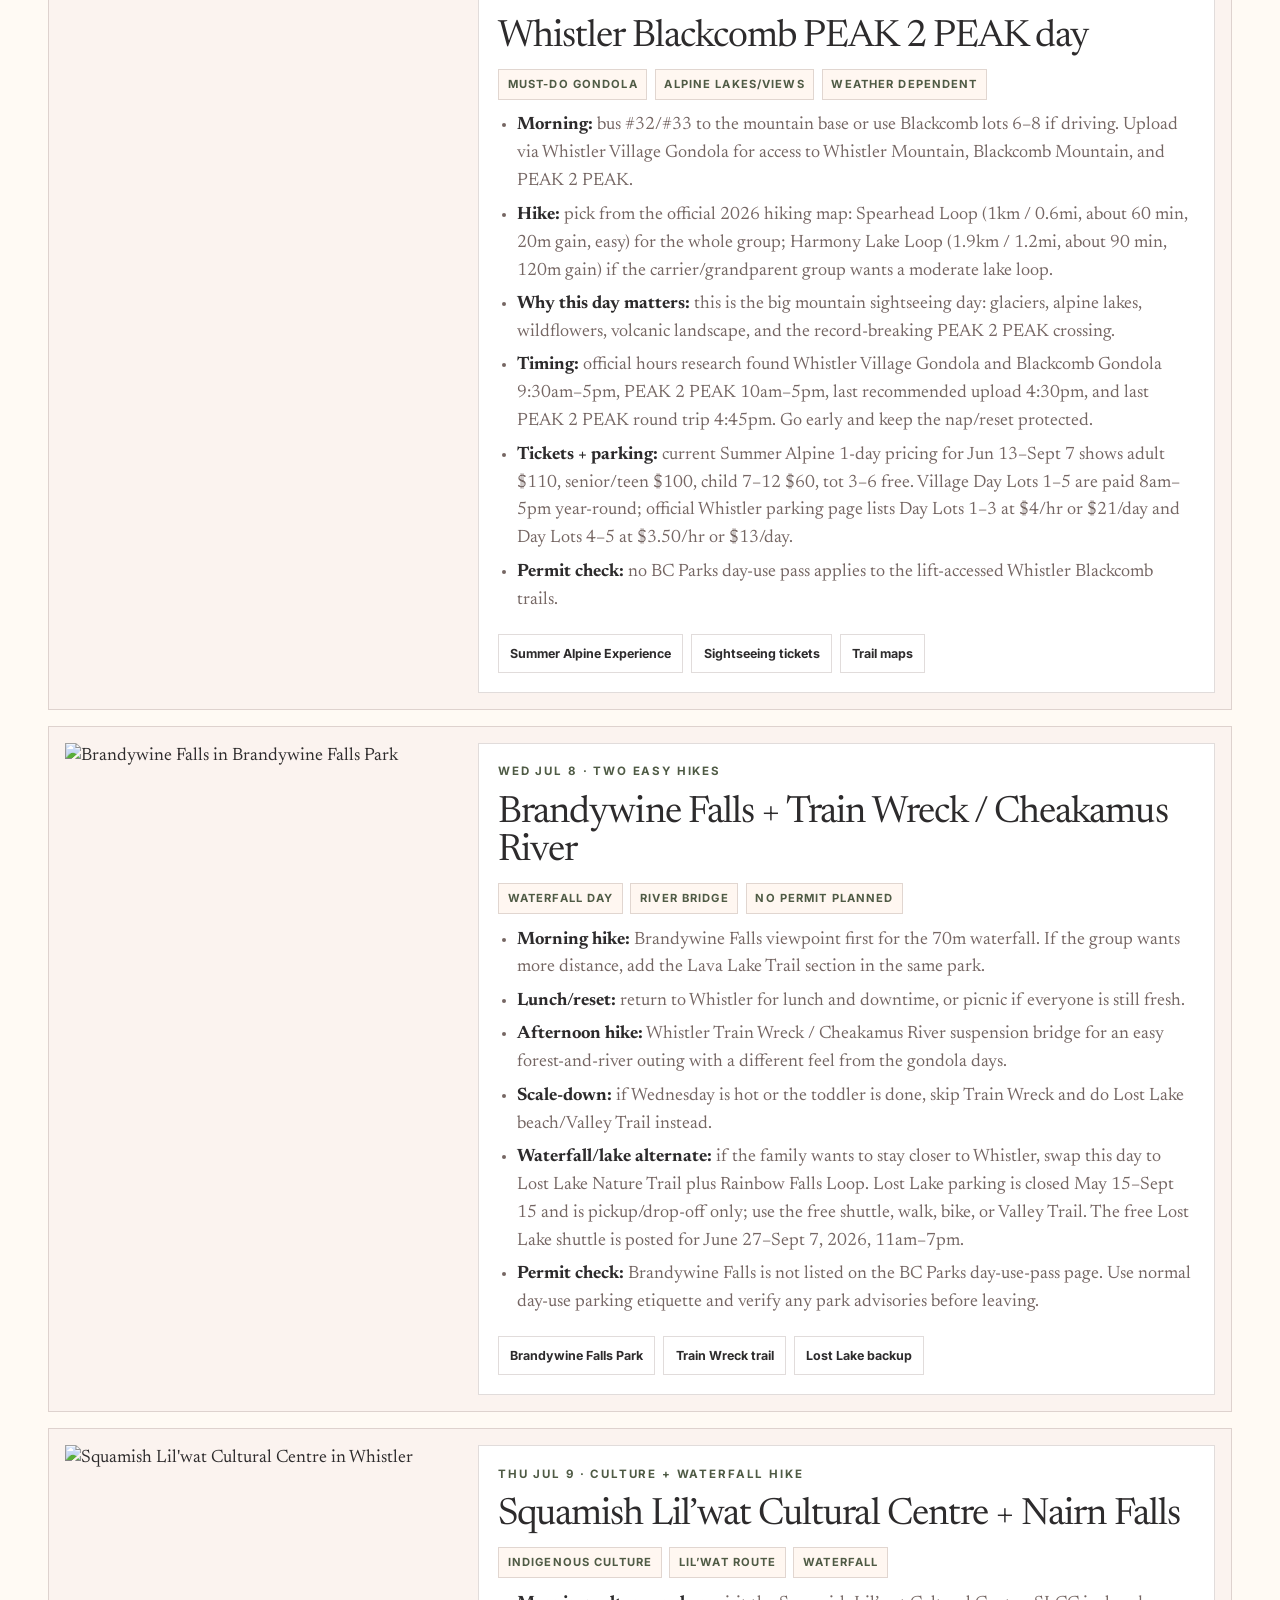
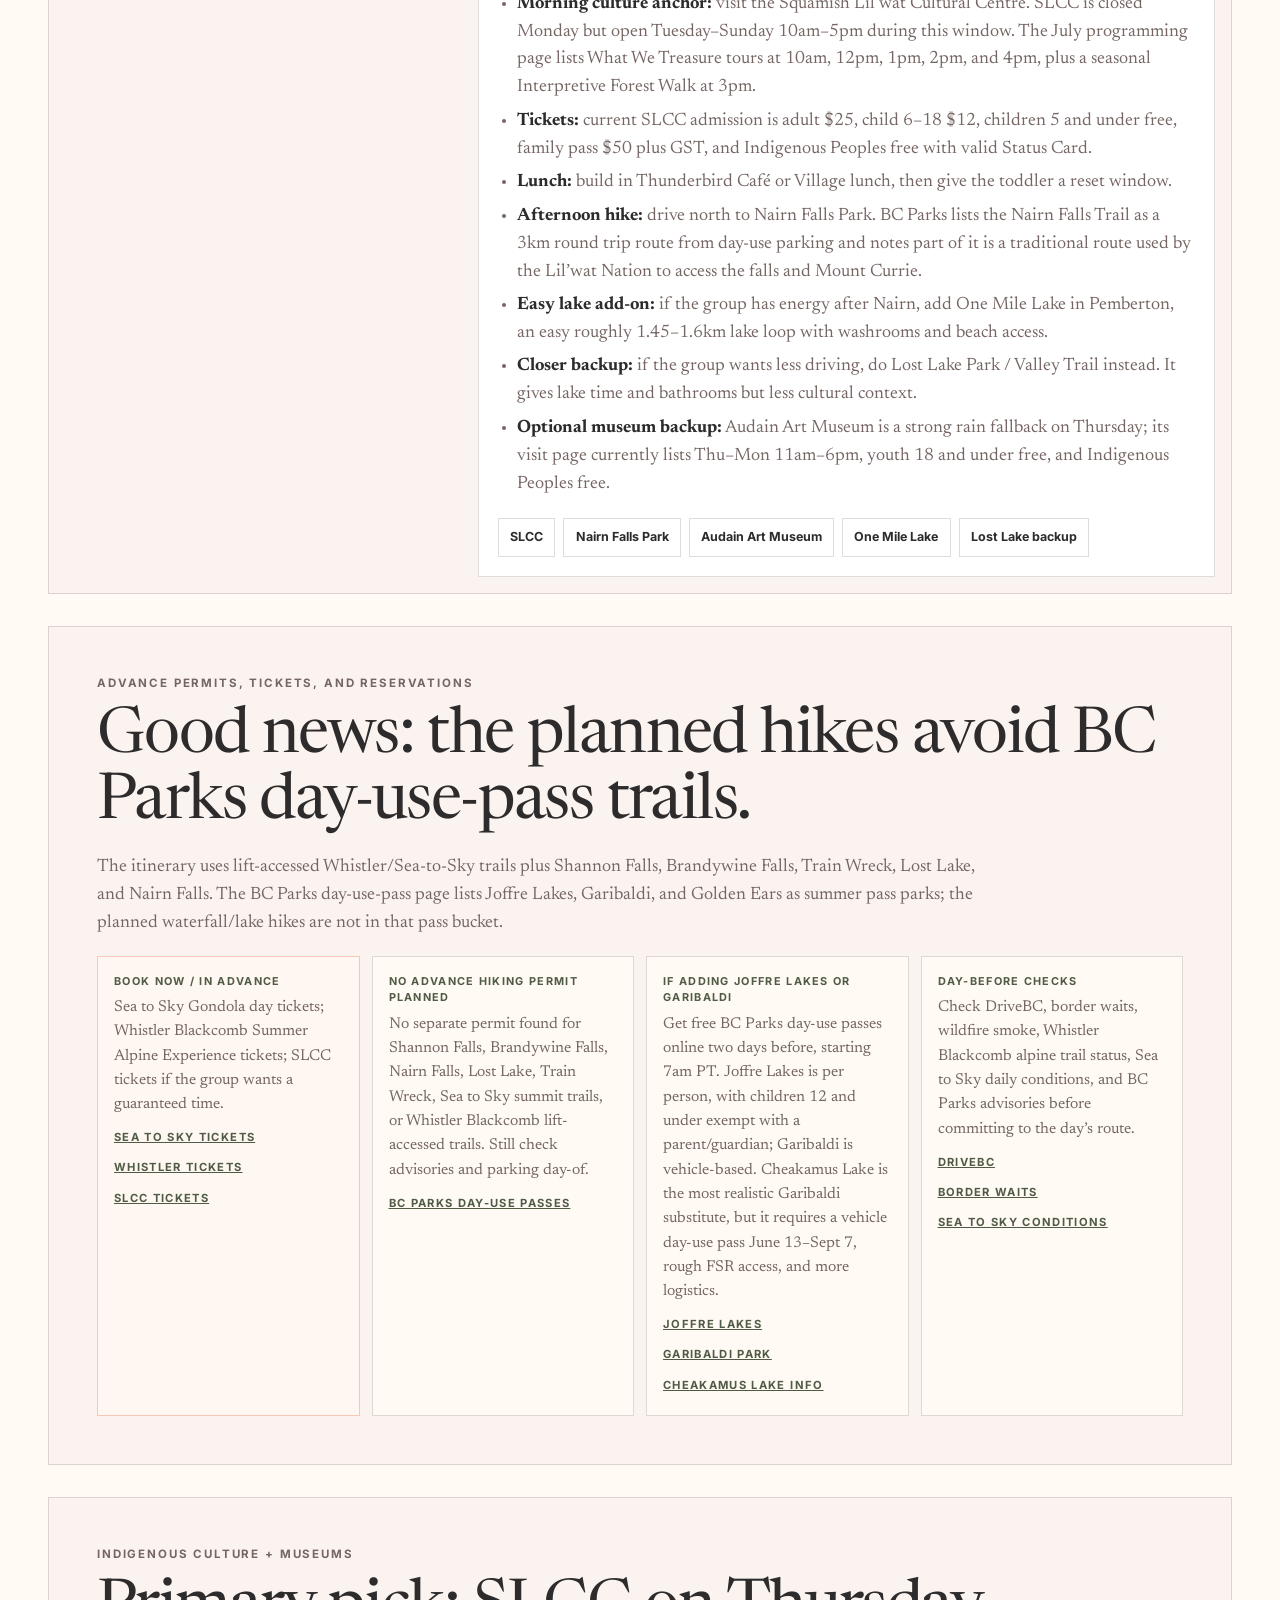
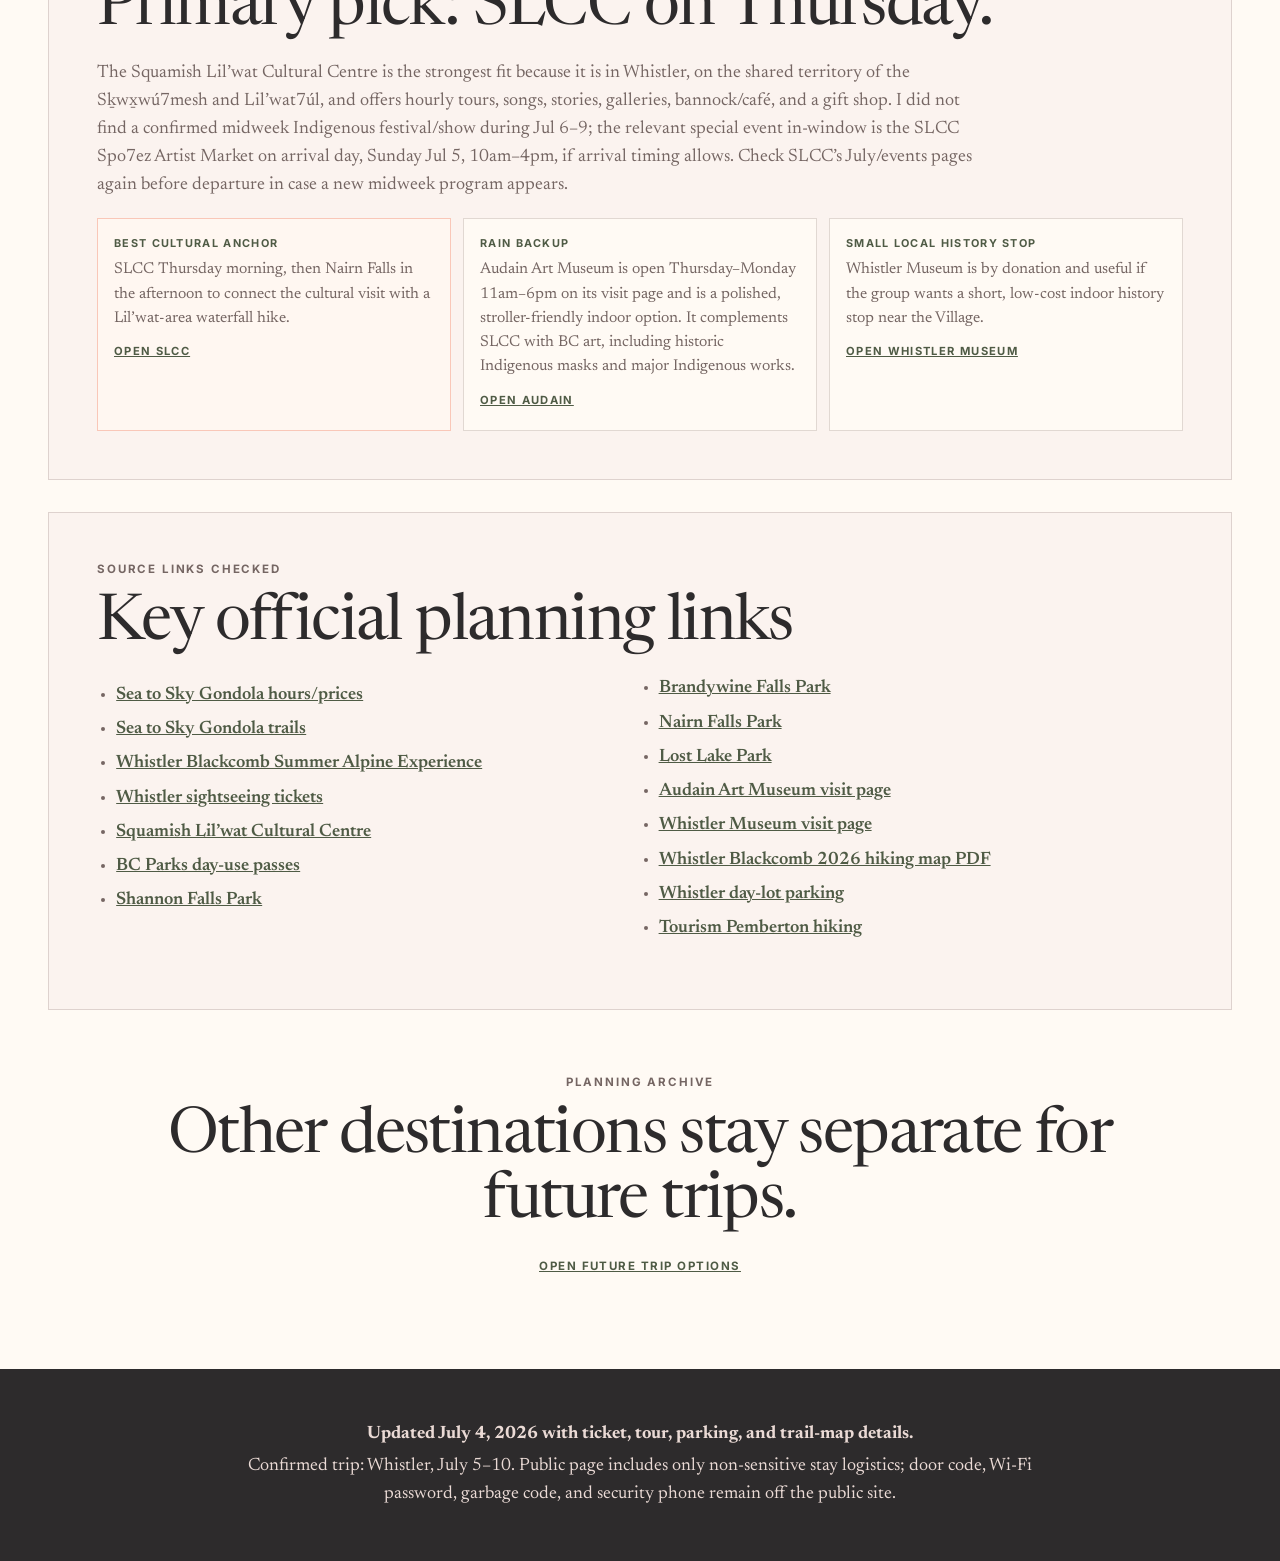
==== commit a7e7b21f: "Add verified Whistler ticket and trail details" ====
--- a/index.html
+++ b/index.html
@@ -34,7 +34,7 @@
           <p class="eyebrow">Confirmed Whistler trip</p>
           <h2>July 5–10, based in Whistler Village.</h2>
           <p class="lead">The plan treats check-in and checkout as travel days, then gives the family four full days of views, water, culture, and manageable hiking.</p>
-          <div class="cost-box"><div><strong>Confirmed accommodation</strong>Airbnb 50807944<br><small>Whistler Village Townhome with Private Hot Tub · 4875 Casabella Crescent, Whistler, BC V0N 1B4, Canada.</small></div><div><strong>Activity budget</strong>~$1,000–$1,700 CAD for 6 adults<br><small>Main drivers: two gondola ticket sets, SLCC, optional Audain/Vallea Lumina. Groceries, gas, parking, and restaurants excluded.</small></div></div>
+          <div class="cost-box"><div><strong>Confirmed accommodation</strong>Airbnb 50807944<br><small>Whistler Village Townhome with Private Hot Tub · 4875 Casabella Crescent, Whistler, BC V0N 1B4, Canada.</small></div><div><strong>Activity budget</strong>~$1,250–$1,750 CAD for 6 adults<br><small>Main drivers: Whistler Blackcomb PEAK 2 PEAK, Sea to Sky Gondola, SLCC, optional Audain/Vallea Lumina, and paid parking. Groceries, gas, and restaurants excluded.</small></div></div>
           <p><strong>Logistics:</strong> check-in is 4:00pm; checkout is 10:00am. Park one vehicle in the driveway; additional complex guest parking is first come, first served; do not park on the street. Pack ’n Play is available in the unit.</p>
           <div class="anchor-links"><a href="https://www.whistler.com/village/" target="_blank" rel="noopener">Whistler Village</a><a href="https://www.whistlerblackcomb.com/explore-the-resort/activities-and-events/summer-activities/summer-alpine-experience.aspx" target="_blank" rel="noopener">PEAK 2 PEAK / Summer Alpine</a><a href="https://www.seatoskygondola.com/" target="_blank" rel="noopener">Sea to Sky Gondola</a><a href="https://slcc.ca/" target="_blank" rel="noopener">SLCC</a><a href="https://www.bctransit.com/whistler" target="_blank" rel="noopener">Whistler Transit</a><a href="https://wsdot.com/travel/real-time/border-crossings" target="_blank" rel="noopener">Border waits</a><a href="https://www.drivebc.ca/" target="_blank" rel="noopener">DriveBC</a></div>
         </div>
@@ -52,21 +52,21 @@
       </section>
 
       <section class="itinerary-grid" aria-label="Detailed day-by-day itinerary">
-        <article class="day-detail"><img src="https://www.seatoskygondola.com/site/assets/files/1/sea_to_sky_gonodola_summers.jpg" alt="Sea to Sky Gondola summit and Howe Sound"><div class="day-copy"><p class="eyebrow">Mon Jul 6 · two easy hikes</p><h3>Sea to Sky Gondola + Shannon Falls</h3><div class="tag-row"><span>Howe Sound views</span><span>Waterfall</span><span>Buy tickets</span></div><ul><li><strong>Morning:</strong> leave Whistler after breakfast for Squamish. Ride the Sea to Sky Gondola; current summer posting shows June–Sept daily 9am–8pm, last ride down 9pm, but re-check the day before.</li><li><strong>Hike 1:</strong> Spirit Loop (400m, beginner) plus Panorama Loop (1.3km, beginner) from the summit; add the Sky Pilot Suspension Bridge for the payoff.</li><li><strong>Hike 2:</strong> Shannon Falls viewpoint trail before returning north. This is the easiest waterfall win of the trip.</li><li><strong>Toddler/grandparent call:</strong> keep this as a scenic, low-grade day. Use the gondola lodge for lunch/bathrooms, then return for nap/reset.</li><li><strong>Booking:</strong> buy Sea to Sky Gondola day tickets online in advance; no separate hiking permit found for the planned summit/frontcountry trails.</li></ul><div class="anchor-links"><a href="https://www.seatoskygondola.com/hours-and-prices/" target="_blank" rel="noopener">Hours + tickets</a><a href="https://www.seatoskygondola.com/trails/" target="_blank" rel="noopener">Summit trails</a><a href="https://bcparks.ca/shannon-falls-park/" target="_blank" rel="noopener">Shannon Falls</a></div></div></article>
-        <article class="day-detail"><img src="https://www.whistler.ca/wp-content/uploads/2024/06/DJI_0183.jpg.webp" alt="Whistler Blackcomb alpine sightseeing"><div class="day-copy"><p class="eyebrow">Tue Jul 7 · one moderate alpine hike</p><h3>Whistler Blackcomb PEAK 2 PEAK day</h3><div class="tag-row"><span>Must-do gondola</span><span>Alpine lakes/views</span><span>Weather dependent</span></div><ul><li><strong>Morning:</strong> bus #32/#33 to the mountain base or use Blackcomb lots 6–8 if driving. Upload via Whistler Village Gondola for access to Whistler Mountain, Blackcomb Mountain, and PEAK 2 PEAK.</li><li><strong>Hike:</strong> choose one alpine loop that is open and snow-free: easy summit loops if grandparents/toddler need low effort, or Harmony Lake / High Note-style terrain for the adult subgroup if conditions are good.</li><li><strong>Why this day matters:</strong> this is the big mountain sightseeing day: glaciers, alpine lakes, wildflowers, volcanic landscape, and the record-breaking PEAK 2 PEAK crossing.</li><li><strong>Timing:</strong> official page currently says Summer Sightseeing is open daily 9:30am–5:00pm and PEAK 2 PEAK is daily starting June 13, 2026. Go early and keep the nap/reset protected.</li><li><strong>Booking:</strong> buy Summer Alpine Experience tickets in advance. No BC Parks day-use pass applies to the lift-accessed Whistler Blackcomb trails.</li></ul><div class="anchor-links"><a href="https://www.whistlerblackcomb.com/explore-the-resort/activities-and-events/summer-activities/summer-alpine-experience.aspx" target="_blank" rel="noopener">Summer Alpine Experience</a><a href="https://www.whistlerblackcomb.com/plan-your-trip/lift-access/summer-sightsee-tickets.aspx" target="_blank" rel="noopener">Sightseeing tickets</a><a href="https://www.whistlerblackcomb.com/the-mountain/about-the-mountain/trail-maps.aspx" target="_blank" rel="noopener">Trail maps</a></div></div></article>
-        <article class="day-detail"><img src="https://nrs.objectstore.gov.bc.ca/kuwyyf/brandywine_falls_RS_3805_Brandywine_Falls_a105bec5de.jpg" alt="Brandywine Falls in Brandywine Falls Park"><div class="day-copy"><p class="eyebrow">Wed Jul 8 · two easy hikes</p><h3>Brandywine Falls + Train Wreck / Cheakamus River</h3><div class="tag-row"><span>Waterfall day</span><span>River bridge</span><span>No permit planned</span></div><ul><li><strong>Morning hike:</strong> Brandywine Falls viewpoint first for the 70m waterfall. If the group wants more distance, add the Lava Lake Trail section in the same park.</li><li><strong>Lunch/reset:</strong> return to Whistler for lunch and downtime, or picnic if everyone is still fresh.</li><li><strong>Afternoon hike:</strong> Whistler Train Wreck / Cheakamus River suspension bridge for an easy forest-and-river outing with a different feel from the gondola days.</li><li><strong>Scale-down:</strong> if Wednesday is hot or the toddler is done, skip Train Wreck and do Lost Lake beach/Valley Trail instead.</li><li><strong>Permit check:</strong> Brandywine Falls is not listed on the BC Parks day-use-pass page. Use normal day-use parking etiquette and verify any park advisories before leaving.</li></ul><div class="anchor-links"><a href="https://bcparks.ca/brandywine-falls-park/" target="_blank" rel="noopener">Brandywine Falls Park</a><a href="https://www.whistler.com/activities/hiking/trails/train-wreck/" target="_blank" rel="noopener">Train Wreck trail</a><a href="https://www.whistler.ca/parks-recreation-culture/parks/lost-lake-park/" target="_blank" rel="noopener">Lost Lake backup</a></div></div></article>
-        <article class="day-detail"><img src="https://slcc.ca/wp-content/uploads/2026/04/SLCC_Summer_July_2023_Drone_RDI2023-WEB-10.webp" alt="Squamish Lil'wat Cultural Centre in Whistler"><div class="day-copy"><p class="eyebrow">Thu Jul 9 · culture + waterfall hike</p><h3>Squamish Lil’wat Cultural Centre + Nairn Falls</h3><div class="tag-row"><span>Indigenous culture</span><span>Lil’wat route</span><span>Waterfall</span></div><ul><li><strong>Morning culture anchor:</strong> visit the Squamish Lil’wat Cultural Centre. The SLCC homepage lists regular hours Tuesday–Sunday 10am–5pm, closed Monday, and says Cultural Ambassadors share knowledge daily through hourly tours, songs, and stories.</li><li><strong>Lunch:</strong> build in Thunderbird Café or Village lunch, then give the toddler a reset window.</li><li><strong>Afternoon hike:</strong> drive north to Nairn Falls Park. BC Parks lists the Nairn Falls Trail as a 3km round trip route from day-use parking and notes part of it is a traditional route used by the Lil’wat Nation to access the falls and Mount Currie.</li><li><strong>Closer backup:</strong> if the group wants less driving, do Lost Lake Park / Valley Trail instead. It gives lake time and bathrooms but less cultural context.</li><li><strong>Optional museum backup:</strong> Audain Art Museum is a strong rain fallback on Thursday; its visit page currently lists Thu–Mon 11am–6pm, youth 18 and under free, and Indigenous Peoples free.</li></ul><div class="anchor-links"><a href="https://slcc.ca/" target="_blank" rel="noopener">SLCC</a><a href="https://bcparks.ca/nairn-falls-park/" target="_blank" rel="noopener">Nairn Falls Park</a><a href="https://audainartmuseum.com/visit/" target="_blank" rel="noopener">Audain Art Museum</a><a href="https://www.whistler.ca/parks-recreation-culture/parks/lost-lake-park/" target="_blank" rel="noopener">Lost Lake backup</a></div></div></article>
+        <article class="day-detail"><img src="https://www.seatoskygondola.com/site/assets/files/1/sea_to_sky_gonodola_summers.jpg" alt="Sea to Sky Gondola summit and Howe Sound"><div class="day-copy"><p class="eyebrow">Mon Jul 6 · two easy hikes</p><h3>Sea to Sky Gondola + Shannon Falls</h3><div class="tag-row"><span>Howe Sound views</span><span>Waterfall</span><span>Buy tickets</span></div><ul><li><strong>Morning:</strong> leave Whistler after breakfast for Squamish. Ride the Sea to Sky Gondola; current summer posting shows June–Sept daily 9am–8pm, last ride down 9pm, but re-check the day before.</li><li><strong>Hike 1:</strong> Spirit Loop (400m, beginner) plus Panorama Loop (1.3km, beginner) from the summit; add the Sky Pilot Suspension Bridge for the payoff.</li><li><strong>Hike 2:</strong> Shannon Falls viewpoint trail before returning north. This is the easiest waterfall win of the trip.</li><li><strong>Toddler/grandparent call:</strong> keep this as a scenic, low-grade day. Summit Lodge, Basecamp, viewing areas, and the larger-path summit trails are the most stroller-friendly parts; bring the carrier for roots/steps.</li><li><strong>Tickets + parking:</strong> official current online-from prices show adults $73.95, seniors $68.95, youth $43.95, child 6–12 $29.95, children 5 and under free, family from $165.95. The FAQ says no gondola ride reservation is needed; buy online to save. Parking is $10 + taxes/day.</li><li><strong>Permit check:</strong> no separate hiking permit found for the planned summit/frontcountry trails.</li></ul><div class="anchor-links"><a href="https://www.seatoskygondola.com/hours-and-prices/" target="_blank" rel="noopener">Hours + tickets</a><a href="https://www.seatoskygondola.com/trails/" target="_blank" rel="noopener">Summit trails</a><a href="https://bcparks.ca/shannon-falls-park/" target="_blank" rel="noopener">Shannon Falls</a></div></div></article>
+        <article class="day-detail"><img src="https://www.whistler.ca/wp-content/uploads/2024/06/DJI_0183.jpg.webp" alt="Whistler Blackcomb alpine sightseeing"><div class="day-copy"><p class="eyebrow">Tue Jul 7 · one moderate alpine hike</p><h3>Whistler Blackcomb PEAK 2 PEAK day</h3><div class="tag-row"><span>Must-do gondola</span><span>Alpine lakes/views</span><span>Weather dependent</span></div><ul><li><strong>Morning:</strong> bus #32/#33 to the mountain base or use Blackcomb lots 6–8 if driving. Upload via Whistler Village Gondola for access to Whistler Mountain, Blackcomb Mountain, and PEAK 2 PEAK.</li><li><strong>Hike:</strong> pick from the official 2026 hiking map: Spearhead Loop (1km / 0.6mi, about 60 min, 20m gain, easy) for the whole group; Harmony Lake Loop (1.9km / 1.2mi, about 90 min, 120m gain) if the carrier/grandparent group wants a moderate lake loop.</li><li><strong>Why this day matters:</strong> this is the big mountain sightseeing day: glaciers, alpine lakes, wildflowers, volcanic landscape, and the record-breaking PEAK 2 PEAK crossing.</li><li><strong>Timing:</strong> official hours research found Whistler Village Gondola and Blackcomb Gondola 9:30am–5pm, PEAK 2 PEAK 10am–5pm, last recommended upload 4:30pm, and last PEAK 2 PEAK round trip 4:45pm. Go early and keep the nap/reset protected.</li><li><strong>Tickets + parking:</strong> current Summer Alpine 1-day pricing for Jun 13–Sept 7 shows adult $110, senior/teen $100, child 7–12 $60, tot 3–6 free. Village Day Lots 1–5 are paid 8am–5pm year-round; official Whistler parking page lists Day Lots 1–3 at $4/hr or $21/day and Day Lots 4–5 at $3.50/hr or $13/day.</li><li><strong>Permit check:</strong> no BC Parks day-use pass applies to the lift-accessed Whistler Blackcomb trails.</li></ul><div class="anchor-links"><a href="https://www.whistlerblackcomb.com/explore-the-resort/activities-and-events/summer-activities/summer-alpine-experience.aspx" target="_blank" rel="noopener">Summer Alpine Experience</a><a href="https://www.whistlerblackcomb.com/plan-your-trip/lift-access/summer-sightsee-tickets.aspx" target="_blank" rel="noopener">Sightseeing tickets</a><a href="https://www.whistlerblackcomb.com/the-mountain/about-the-mountain/trail-maps.aspx" target="_blank" rel="noopener">Trail maps</a></div></div></article>
+        <article class="day-detail"><img src="https://nrs.objectstore.gov.bc.ca/kuwyyf/brandywine_falls_RS_3805_Brandywine_Falls_a105bec5de.jpg" alt="Brandywine Falls in Brandywine Falls Park"><div class="day-copy"><p class="eyebrow">Wed Jul 8 · two easy hikes</p><h3>Brandywine Falls + Train Wreck / Cheakamus River</h3><div class="tag-row"><span>Waterfall day</span><span>River bridge</span><span>No permit planned</span></div><ul><li><strong>Morning hike:</strong> Brandywine Falls viewpoint first for the 70m waterfall. If the group wants more distance, add the Lava Lake Trail section in the same park.</li><li><strong>Lunch/reset:</strong> return to Whistler for lunch and downtime, or picnic if everyone is still fresh.</li><li><strong>Afternoon hike:</strong> Whistler Train Wreck / Cheakamus River suspension bridge for an easy forest-and-river outing with a different feel from the gondola days.</li><li><strong>Scale-down:</strong> if Wednesday is hot or the toddler is done, skip Train Wreck and do Lost Lake beach/Valley Trail instead.</li><li><strong>Waterfall/lake alternate:</strong> if the family wants to stay closer to Whistler, swap this day to Lost Lake Nature Trail plus Rainbow Falls Loop. Lost Lake parking is closed May 15–Sept 15 and is pickup/drop-off only; use the free shuttle, walk, bike, or Valley Trail. The free Lost Lake shuttle is posted for June 27–Sept 7, 2026, 11am–7pm.</li><li><strong>Permit check:</strong> Brandywine Falls is not listed on the BC Parks day-use-pass page. Use normal day-use parking etiquette and verify any park advisories before leaving.</li></ul><div class="anchor-links"><a href="https://bcparks.ca/brandywine-falls-park/" target="_blank" rel="noopener">Brandywine Falls Park</a><a href="https://www.whistler.com/activities/hiking/trails/train-wreck/" target="_blank" rel="noopener">Train Wreck trail</a><a href="https://www.whistler.ca/parks-recreation-culture/parks/lost-lake-park/" target="_blank" rel="noopener">Lost Lake backup</a></div></div></article>
+        <article class="day-detail"><img src="https://slcc.ca/wp-content/uploads/2026/04/SLCC_Summer_July_2023_Drone_RDI2023-WEB-10.webp" alt="Squamish Lil'wat Cultural Centre in Whistler"><div class="day-copy"><p class="eyebrow">Thu Jul 9 · culture + waterfall hike</p><h3>Squamish Lil’wat Cultural Centre + Nairn Falls</h3><div class="tag-row"><span>Indigenous culture</span><span>Lil’wat route</span><span>Waterfall</span></div><ul><li><strong>Morning culture anchor:</strong> visit the Squamish Lil’wat Cultural Centre. SLCC is closed Monday but open Tuesday–Sunday 10am–5pm during this window. The July programming page lists What We Treasure tours at 10am, 12pm, 1pm, 2pm, and 4pm, plus a seasonal Interpretive Forest Walk at 3pm.</li><li><strong>Tickets:</strong> current SLCC admission is adult $25, child 6–18 $12, children 5 and under free, family pass $50 plus GST, and Indigenous Peoples free with valid Status Card.</li><li><strong>Lunch:</strong> build in Thunderbird Café or Village lunch, then give the toddler a reset window.</li><li><strong>Afternoon hike:</strong> drive north to Nairn Falls Park. BC Parks lists the Nairn Falls Trail as a 3km round trip route from day-use parking and notes part of it is a traditional route used by the Lil’wat Nation to access the falls and Mount Currie.</li><li><strong>Easy lake add-on:</strong> if the group has energy after Nairn, add One Mile Lake in Pemberton, an easy roughly 1.45–1.6km lake loop with washrooms and beach access.</li><li><strong>Closer backup:</strong> if the group wants less driving, do Lost Lake Park / Valley Trail instead. It gives lake time and bathrooms but less cultural context.</li><li><strong>Optional museum backup:</strong> Audain Art Museum is a strong rain fallback on Thursday; its visit page currently lists Thu–Mon 11am–6pm, youth 18 and under free, and Indigenous Peoples free.</li></ul><div class="anchor-links"><a href="https://slcc.ca/" target="_blank" rel="noopener">SLCC</a><a href="https://bcparks.ca/nairn-falls-park/" target="_blank" rel="noopener">Nairn Falls Park</a><a href="https://audainartmuseum.com/visit/" target="_blank" rel="noopener">Audain Art Museum</a><a href="https://www.tourismpembertonbc.com/hiking" target="_blank" rel="noopener">One Mile Lake</a><a href="https://www.whistler.ca/parks-recreation-culture/parks/lost-lake-park/" target="_blank" rel="noopener">Lost Lake backup</a></div></div></article>
       </section>
 
-      <section class="section-block" id="permits"><p class="eyebrow">Advance permits, tickets, and reservations</p><h2>Good news: the planned hikes avoid BC Parks day-use-pass trails.</h2><p>The itinerary uses lift-accessed Whistler/Sea-to-Sky trails plus Shannon Falls, Brandywine Falls, Train Wreck, Lost Lake, and Nairn Falls. The BC Parks day-use-pass page lists Joffre Lakes, Garibaldi, and Golden Ears as summer pass parks; the planned waterfall/lake hikes are not in that pass bucket.</p><div class="permit-grid"><div class="permit-card important"><strong>Book now / in advance</strong><p>Sea to Sky Gondola day tickets; Whistler Blackcomb Summer Alpine Experience tickets; SLCC tickets if the group wants a guaranteed time.</p><a href="https://www.seatoskygondola.com/hours-and-prices/" target="_blank" rel="noopener">Sea to Sky tickets</a><br><a href="https://www.whistlerblackcomb.com/plan-your-trip/lift-access/summer-sightsee-tickets.aspx" target="_blank" rel="noopener">Whistler tickets</a><br><a href="https://slcc.ca/" target="_blank" rel="noopener">SLCC tickets</a></div><div class="permit-card"><strong>No advance hiking permit planned</strong><p>No separate permit found for Shannon Falls, Brandywine Falls, Nairn Falls, Lost Lake, Train Wreck, Sea to Sky summit trails, or Whistler Blackcomb lift-accessed trails. Still check advisories and parking day-of.</p><a href="https://bcparks.ca/reservations/day-use-passes/" target="_blank" rel="noopener">BC Parks day-use passes</a></div><div class="permit-card"><strong>If adding Joffre Lakes or Garibaldi</strong><p>Get free BC Parks day-use passes online two days before, starting 7am PT. Joffre Lakes is per person, with children 12 and under exempt with a parent/guardian; Garibaldi is vehicle-based. These are gorgeous but more complex with toddler/grandparent logistics.</p><a href="https://bcparks.ca/joffre-lakes-park/" target="_blank" rel="noopener">Joffre Lakes</a><br><a href="https://bcparks.ca/garibaldi-park/" target="_blank" rel="noopener">Garibaldi Park</a></div><div class="permit-card"><strong>Day-before checks</strong><p>Check DriveBC, border waits, wildfire smoke, Whistler Blackcomb alpine trail status, Sea to Sky daily conditions, and BC Parks advisories before committing to the day’s route.</p><a href="https://www.drivebc.ca/" target="_blank" rel="noopener">DriveBC</a><br><a href="https://wsdot.com/travel/real-time/border-crossings" target="_blank" rel="noopener">Border waits</a><br><a href="https://www.seatoskygondola.com/daily-conditions/" target="_blank" rel="noopener">Sea to Sky conditions</a></div></div></section>
+      <section class="section-block" id="permits"><p class="eyebrow">Advance permits, tickets, and reservations</p><h2>Good news: the planned hikes avoid BC Parks day-use-pass trails.</h2><p>The itinerary uses lift-accessed Whistler/Sea-to-Sky trails plus Shannon Falls, Brandywine Falls, Train Wreck, Lost Lake, and Nairn Falls. The BC Parks day-use-pass page lists Joffre Lakes, Garibaldi, and Golden Ears as summer pass parks; the planned waterfall/lake hikes are not in that pass bucket.</p><div class="permit-grid"><div class="permit-card important"><strong>Book now / in advance</strong><p>Sea to Sky Gondola day tickets; Whistler Blackcomb Summer Alpine Experience tickets; SLCC tickets if the group wants a guaranteed time.</p><a href="https://www.seatoskygondola.com/hours-and-prices/" target="_blank" rel="noopener">Sea to Sky tickets</a><br><a href="https://www.whistlerblackcomb.com/plan-your-trip/lift-access/summer-sightsee-tickets.aspx" target="_blank" rel="noopener">Whistler tickets</a><br><a href="https://slcc.ca/" target="_blank" rel="noopener">SLCC tickets</a></div><div class="permit-card"><strong>No advance hiking permit planned</strong><p>No separate permit found for Shannon Falls, Brandywine Falls, Nairn Falls, Lost Lake, Train Wreck, Sea to Sky summit trails, or Whistler Blackcomb lift-accessed trails. Still check advisories and parking day-of.</p><a href="https://bcparks.ca/reservations/day-use-passes/" target="_blank" rel="noopener">BC Parks day-use passes</a></div><div class="permit-card"><strong>If adding Joffre Lakes or Garibaldi</strong><p>Get free BC Parks day-use passes online two days before, starting 7am PT. Joffre Lakes is per person, with children 12 and under exempt with a parent/guardian; Garibaldi is vehicle-based. Cheakamus Lake is the most realistic Garibaldi substitute, but it requires a vehicle day-use pass June 13–Sept 7, rough FSR access, and more logistics.</p><a href="https://bcparks.ca/joffre-lakes-park/" target="_blank" rel="noopener">Joffre Lakes</a><br><a href="https://bcparks.ca/garibaldi-park/" target="_blank" rel="noopener">Garibaldi Park</a><br><a href="https://www.vancouvertrails.com/trails/cheakamus-lake/" target="_blank" rel="noopener">Cheakamus Lake info</a></div><div class="permit-card"><strong>Day-before checks</strong><p>Check DriveBC, border waits, wildfire smoke, Whistler Blackcomb alpine trail status, Sea to Sky daily conditions, and BC Parks advisories before committing to the day’s route.</p><a href="https://www.drivebc.ca/" target="_blank" rel="noopener">DriveBC</a><br><a href="https://wsdot.com/travel/real-time/border-crossings" target="_blank" rel="noopener">Border waits</a><br><a href="https://www.seatoskygondola.com/daily-conditions/" target="_blank" rel="noopener">Sea to Sky conditions</a></div></div></section>
 
-      <section class="section-block" id="culture"><p class="eyebrow">Indigenous culture + museums</p><h2>Primary pick: SLCC on Thursday.</h2><p>The Squamish Lil’wat Cultural Centre is the strongest fit because it is in Whistler, on the shared territory of the Sḵwx̱wú7mesh and Lil’wat7úl, and offers hourly tours, songs, stories, galleries, bannock/café, and a gift shop. I did not find a confirmed midweek Indigenous festival/show during Jul 6–9; SLCC’s homepage has current event/Instagram links, so check again before departure in case a special program appears.</p><div class="proposal-grid"><div class="proposal-card recommended"><strong>Best cultural anchor</strong><p>SLCC Thursday morning, then Nairn Falls in the afternoon to connect the cultural visit with a Lil’wat-area waterfall hike.</p><a href="https://slcc.ca/" target="_blank" rel="noopener">Open SLCC</a></div><div class="proposal-card"><strong>Rain backup</strong><p>Audain Art Museum is open Thursday–Monday 11am–6pm on its visit page and is a polished, stroller-friendly indoor option.</p><a href="https://audainartmuseum.com/visit/" target="_blank" rel="noopener">Open Audain</a></div><div class="proposal-card"><strong>Small local history stop</strong><p>Whistler Museum is by donation and useful if the group wants a short, low-cost indoor history stop near the Village.</p><a href="https://whistlermuseum.org/visit/" target="_blank" rel="noopener">Open Whistler Museum</a></div></div></section>
+      <section class="section-block" id="culture"><p class="eyebrow">Indigenous culture + museums</p><h2>Primary pick: SLCC on Thursday.</h2><p>The Squamish Lil’wat Cultural Centre is the strongest fit because it is in Whistler, on the shared territory of the Sḵwx̱wú7mesh and Lil’wat7úl, and offers hourly tours, songs, stories, galleries, bannock/café, and a gift shop. I did not find a confirmed midweek Indigenous festival/show during Jul 6–9; the relevant special event in-window is the SLCC Spo7ez Artist Market on arrival day, Sunday Jul 5, 10am–4pm, if arrival timing allows. Check SLCC’s July/events pages again before departure in case a new midweek program appears.</p><div class="proposal-grid"><div class="proposal-card recommended"><strong>Best cultural anchor</strong><p>SLCC Thursday morning, then Nairn Falls in the afternoon to connect the cultural visit with a Lil’wat-area waterfall hike.</p><a href="https://slcc.ca/" target="_blank" rel="noopener">Open SLCC</a></div><div class="proposal-card"><strong>Rain backup</strong><p>Audain Art Museum is open Thursday–Monday 11am–6pm on its visit page and is a polished, stroller-friendly indoor option. It complements SLCC with BC art, including historic Indigenous masks and major Indigenous works.</p><a href="https://audainartmuseum.com/visit/" target="_blank" rel="noopener">Open Audain</a></div><div class="proposal-card"><strong>Small local history stop</strong><p>Whistler Museum is by donation and useful if the group wants a short, low-cost indoor history stop near the Village.</p><a href="https://whistlermuseum.org/visit/" target="_blank" rel="noopener">Open Whistler Museum</a></div></div></section>
 
-      <section class="section-block" id="sources"><p class="eyebrow">Source links checked</p><h2>Key official planning links</h2><ul class="source-list"><li><a href="https://www.seatoskygondola.com/hours-and-prices/" target="_blank" rel="noopener">Sea to Sky Gondola hours/prices</a></li><li><a href="https://www.seatoskygondola.com/trails/" target="_blank" rel="noopener">Sea to Sky Gondola trails</a></li><li><a href="https://www.whistlerblackcomb.com/explore-the-resort/activities-and-events/summer-activities/summer-alpine-experience.aspx" target="_blank" rel="noopener">Whistler Blackcomb Summer Alpine Experience</a></li><li><a href="https://www.whistlerblackcomb.com/plan-your-trip/lift-access/summer-sightsee-tickets.aspx" target="_blank" rel="noopener">Whistler sightseeing tickets</a></li><li><a href="https://slcc.ca/" target="_blank" rel="noopener">Squamish Lil’wat Cultural Centre</a></li><li><a href="https://bcparks.ca/reservations/day-use-passes/" target="_blank" rel="noopener">BC Parks day-use passes</a></li><li><a href="https://bcparks.ca/shannon-falls-park/" target="_blank" rel="noopener">Shannon Falls Park</a></li><li><a href="https://bcparks.ca/brandywine-falls-park/" target="_blank" rel="noopener">Brandywine Falls Park</a></li><li><a href="https://bcparks.ca/nairn-falls-park/" target="_blank" rel="noopener">Nairn Falls Park</a></li><li><a href="https://www.whistler.ca/parks-recreation-culture/parks/lost-lake-park/" target="_blank" rel="noopener">Lost Lake Park</a></li><li><a href="https://audainartmuseum.com/visit/" target="_blank" rel="noopener">Audain Art Museum visit page</a></li><li><a href="https://whistlermuseum.org/visit/" target="_blank" rel="noopener">Whistler Museum visit page</a></li></ul></section>
+      <section class="section-block" id="sources"><p class="eyebrow">Source links checked</p><h2>Key official planning links</h2><ul class="source-list"><li><a href="https://www.seatoskygondola.com/hours-and-prices/" target="_blank" rel="noopener">Sea to Sky Gondola hours/prices</a></li><li><a href="https://www.seatoskygondola.com/trails/" target="_blank" rel="noopener">Sea to Sky Gondola trails</a></li><li><a href="https://www.whistlerblackcomb.com/explore-the-resort/activities-and-events/summer-activities/summer-alpine-experience.aspx" target="_blank" rel="noopener">Whistler Blackcomb Summer Alpine Experience</a></li><li><a href="https://www.whistlerblackcomb.com/plan-your-trip/lift-access/summer-sightsee-tickets.aspx" target="_blank" rel="noopener">Whistler sightseeing tickets</a></li><li><a href="https://slcc.ca/" target="_blank" rel="noopener">Squamish Lil’wat Cultural Centre</a></li><li><a href="https://bcparks.ca/reservations/day-use-passes/" target="_blank" rel="noopener">BC Parks day-use passes</a></li><li><a href="https://bcparks.ca/shannon-falls-park/" target="_blank" rel="noopener">Shannon Falls Park</a></li><li><a href="https://bcparks.ca/brandywine-falls-park/" target="_blank" rel="noopener">Brandywine Falls Park</a></li><li><a href="https://bcparks.ca/nairn-falls-park/" target="_blank" rel="noopener">Nairn Falls Park</a></li><li><a href="https://www.whistler.ca/parks-recreation-culture/parks/lost-lake-park/" target="_blank" rel="noopener">Lost Lake Park</a></li><li><a href="https://audainartmuseum.com/visit/" target="_blank" rel="noopener">Audain Art Museum visit page</a></li><li><a href="https://whistlermuseum.org/visit/" target="_blank" rel="noopener">Whistler Museum visit page</a></li><li><a href="https://cdn.whistler.com/s3/pdf/maps/whistler-blackcomb-hiking-trail-map-2026.pdf" target="_blank" rel="noopener">Whistler Blackcomb 2026 hiking map PDF</a></li><li><a href="https://www.whistler.ca/transportation/parking/where-to-park-in-whistler/" target="_blank" rel="noopener">Whistler day-lot parking</a></li><li><a href="https://www.tourismpembertonbc.com/hiking" target="_blank" rel="noopener">Tourism Pemberton hiking</a></li></ul></section>
 
       <section class="future-intro"><p class="eyebrow">Planning archive</p><h2>Other destinations stay separate for future trips.</h2><p><a class="text-link" href="future-options/">Open future trip options</a></p></section>
     </div>
   </main>
-  <footer><p><strong>Updated July 4, 2026.</strong></p><p>Confirmed trip: Whistler, July 5–10. Public page includes only non-sensitive stay logistics; door code, Wi-Fi password, garbage code, and security phone remain off the public site.</p></footer>
+  <footer><p><strong>Updated July 4, 2026 with ticket, tour, parking, and trail-map details.</strong></p><p>Confirmed trip: Whistler, July 5–10. Public page includes only non-sensitive stay logistics; door code, Wi-Fi password, garbage code, and security phone remain off the public site.</p></footer>
 </body>
 </html>
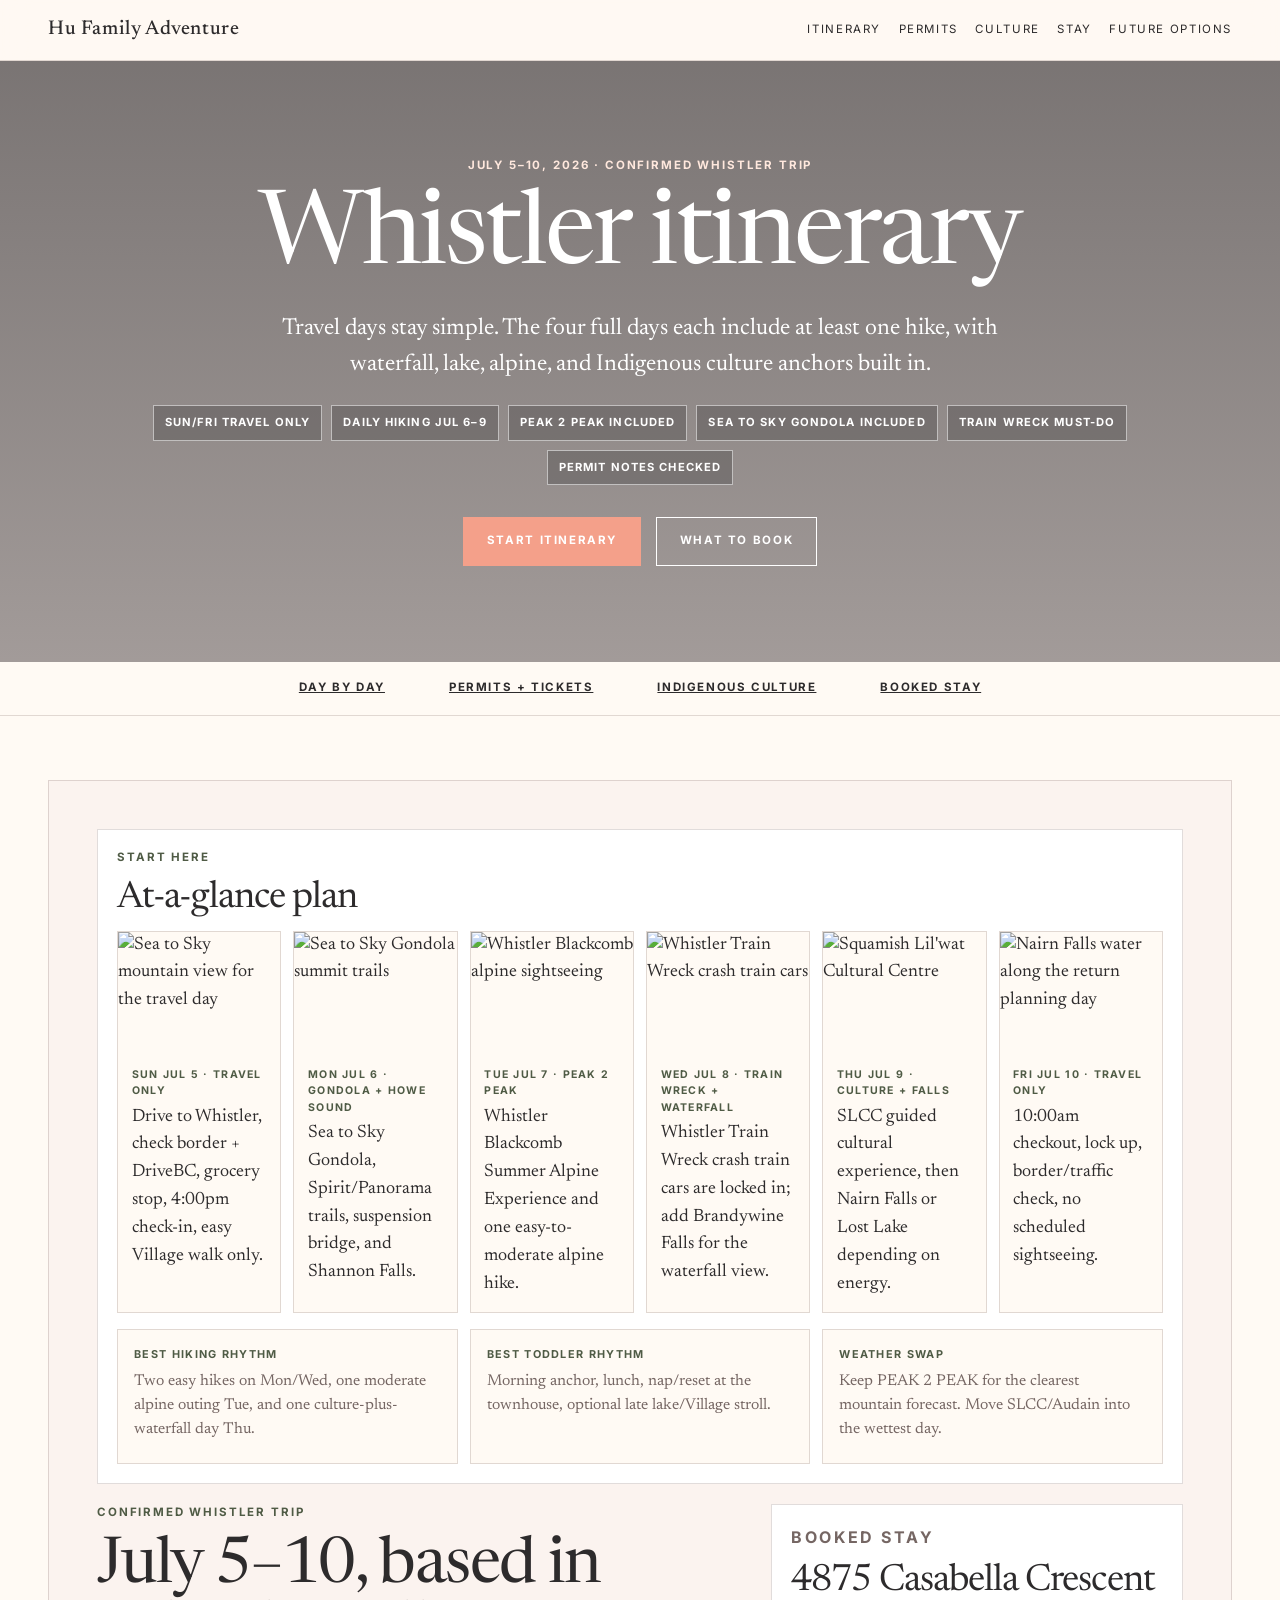
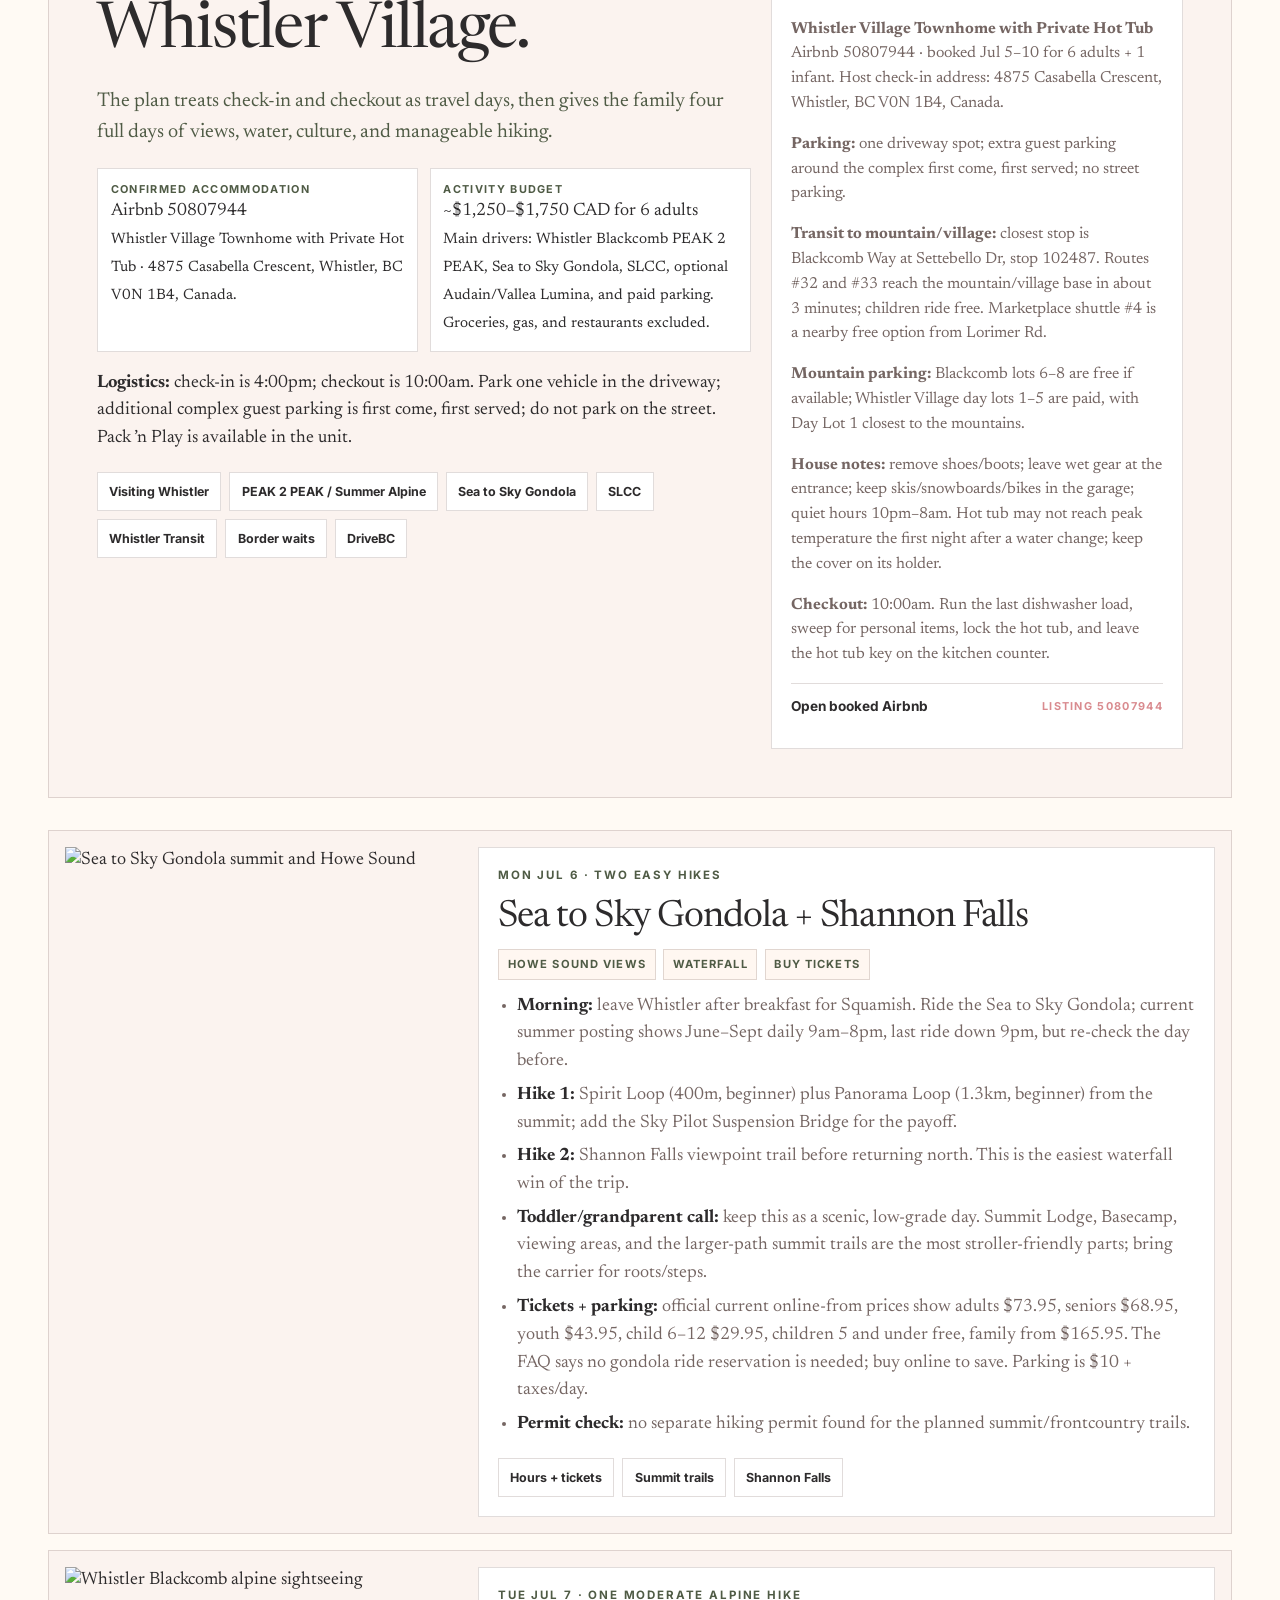
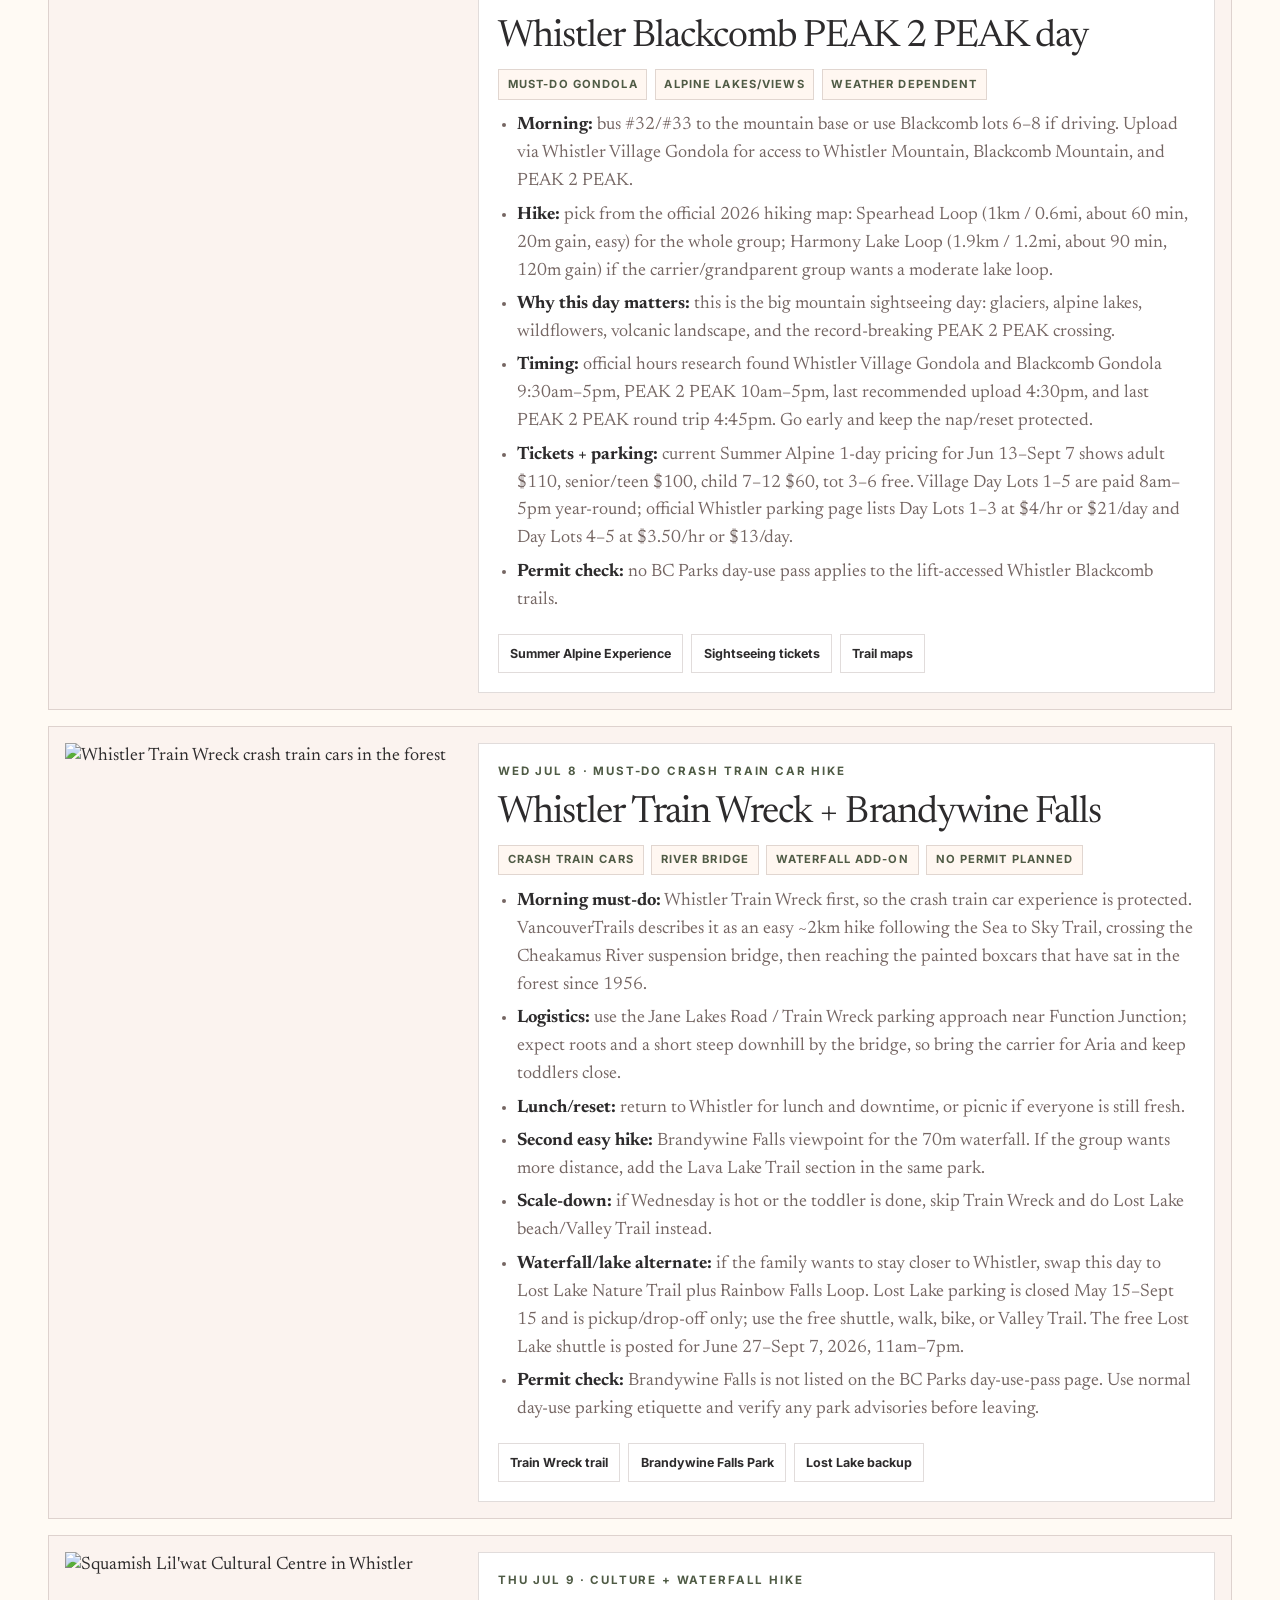
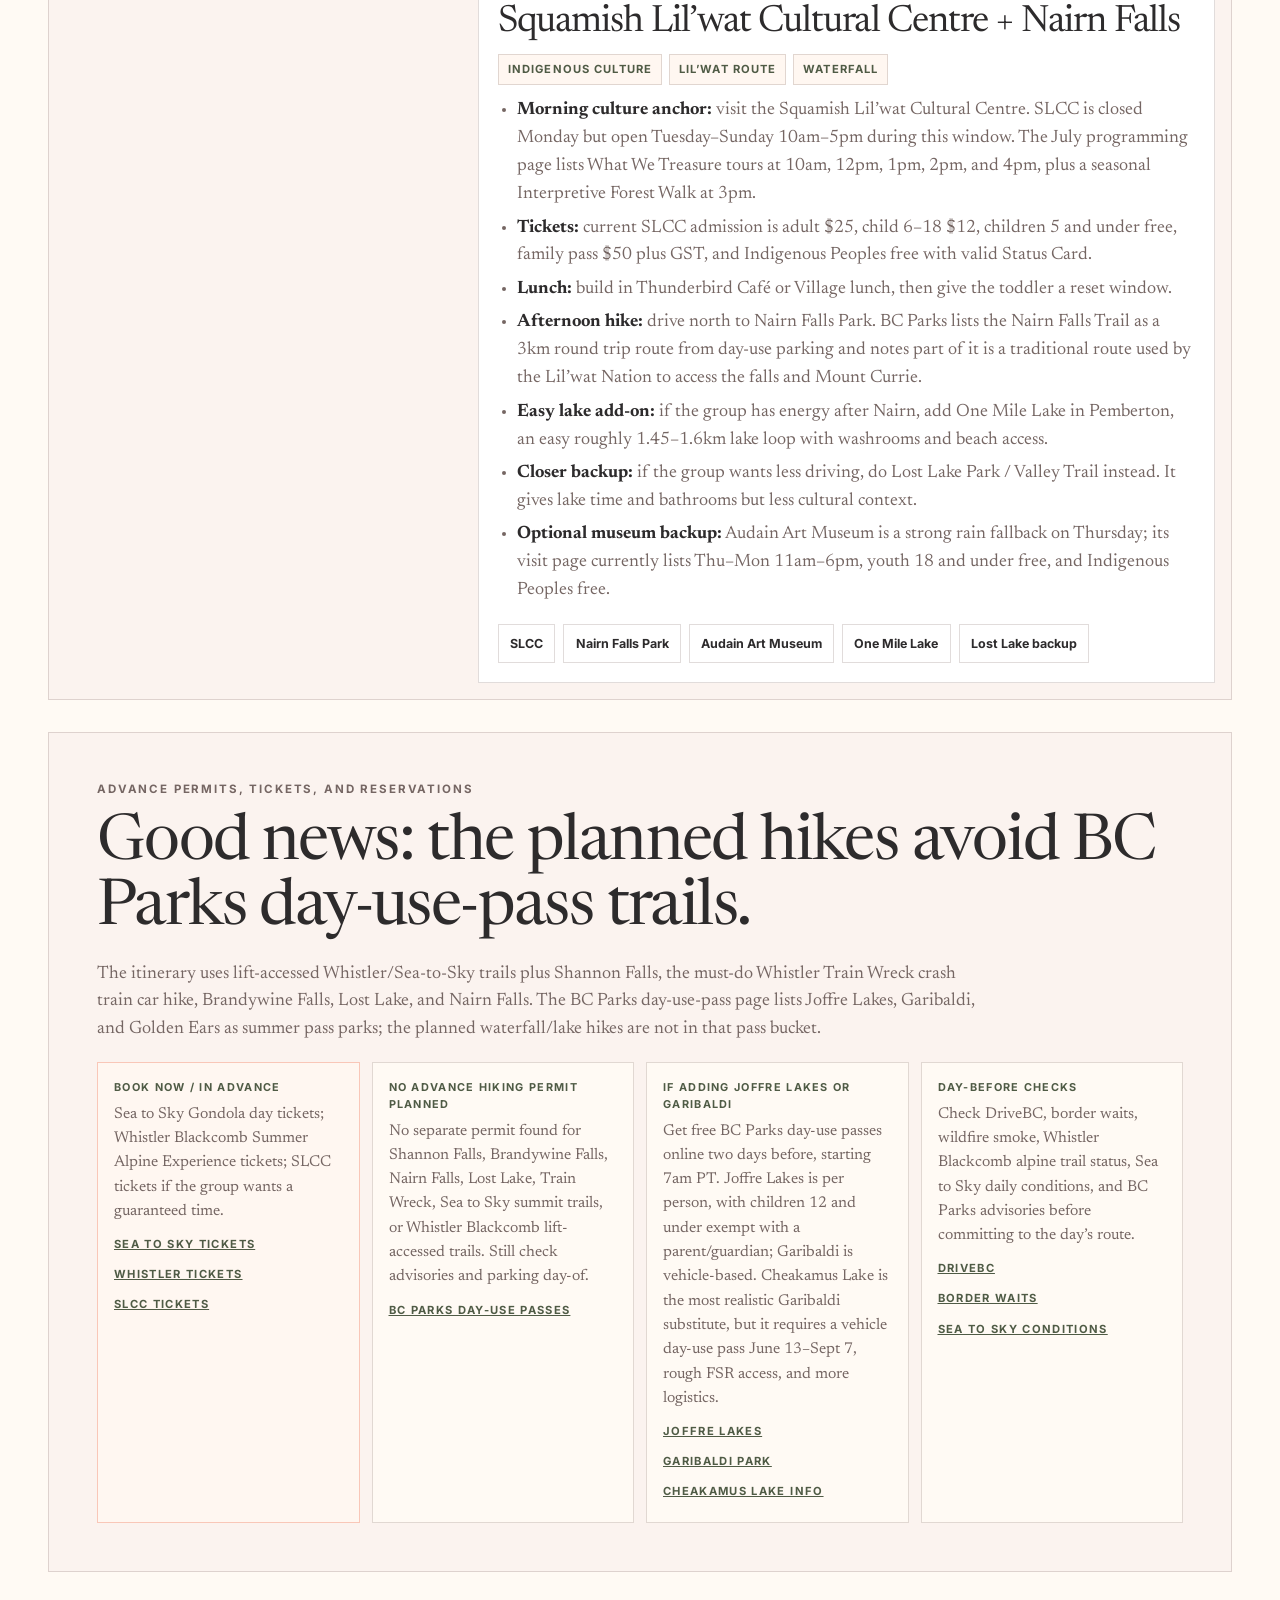
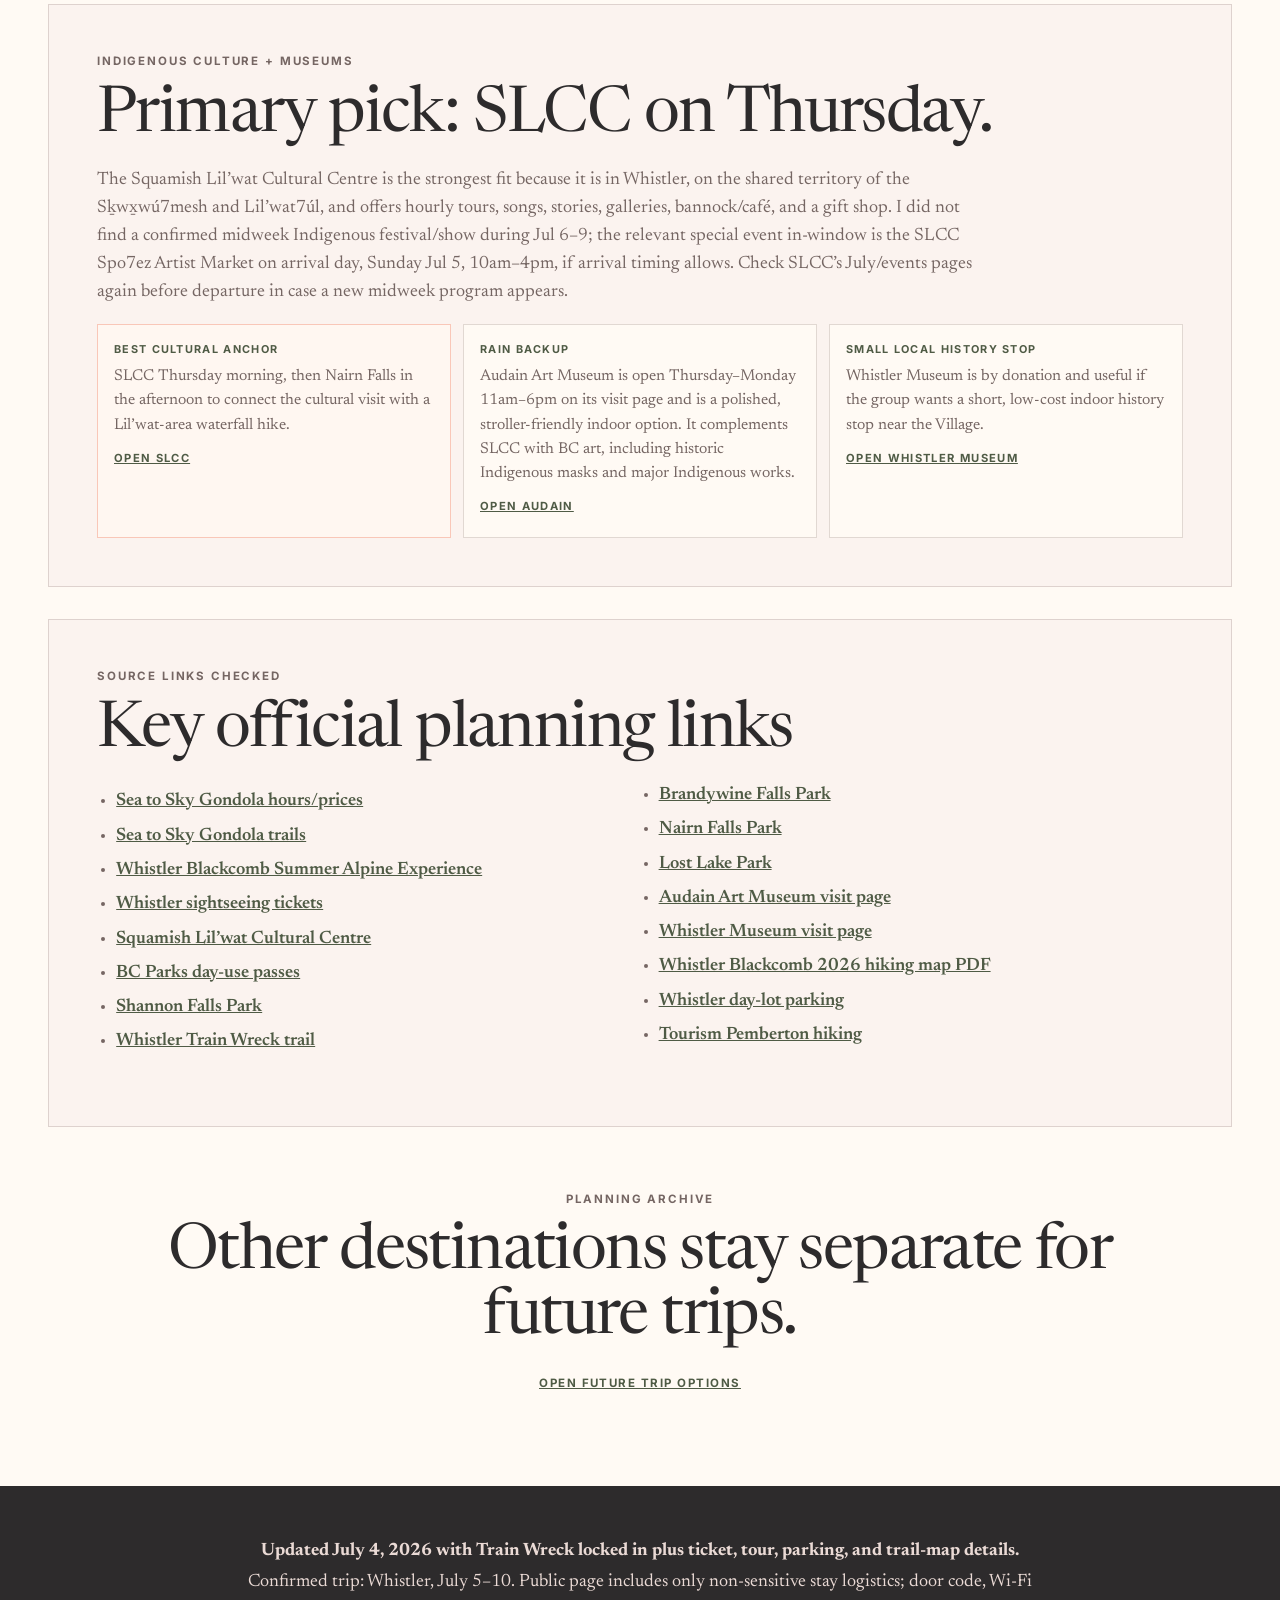
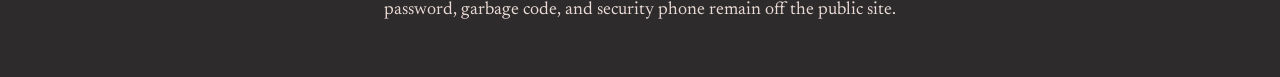
==== commit daa69bac: "Make Whistler Train Wreck a must-do" ====
--- a/index.html
+++ b/index.html
@@ -12,7 +12,7 @@
 </head>
 <body>
   <header class="nav"><strong><a href="./">Hu Family Adventure</a></strong><div><a href="#itinerary">Itinerary</a><a href="#permits">Permits</a><a href="#culture">Culture</a><a href="#stay">Stay</a><a href="future-options/">Future options</a></div></header>
-  <section class="hero"><div class="hero-inner"><p class="eyebrow">July 5–10, 2026 · confirmed Whistler trip</p><h1>Whistler itinerary</h1><p>Travel days stay simple. The four full days each include at least one hike, with waterfall, lake, alpine, and Indigenous culture anchors built in.</p><div class="hero-criteria"><span>Sun/Fri travel only</span><span>Daily hiking Jul 6–9</span><span>PEAK 2 PEAK included</span><span>Sea to Sky Gondola included</span><span>Permit notes checked</span></div><div class="cta-row"><a class="cta primary" href="#itinerary">Start itinerary</a><a class="cta secondary" href="#permits">What to book</a></div></div></section>
+  <section class="hero"><div class="hero-inner"><p class="eyebrow">July 5–10, 2026 · confirmed Whistler trip</p><h1>Whistler itinerary</h1><p>Travel days stay simple. The four full days each include at least one hike, with waterfall, lake, alpine, and Indigenous culture anchors built in.</p><div class="hero-criteria"><span>Sun/Fri travel only</span><span>Daily hiking Jul 6–9</span><span>PEAK 2 PEAK included</span><span>Sea to Sky Gondola included</span><span>Train Wreck must-do</span><span>Permit notes checked</span></div><div class="cta-row"><a class="cta primary" href="#itinerary">Start itinerary</a><a class="cta secondary" href="#permits">What to book</a></div></div></section>
   <nav class="strip"><a href="#itinerary">Day by day</a><a href="#permits">Permits + tickets</a><a href="#culture">Indigenous culture</a><a href="#stay">Booked stay</a></nav>
   <main>
     <div class="details-wrap" id="details">
@@ -24,7 +24,7 @@
             <li><a href="https://wsdot.com/travel/real-time/border-crossings" target="_blank" rel="noopener"><img src="https://www.seatoskygondola.com/site/assets/files/1/sea_to_sky_gonodola_summers.jpg" alt="Sea to Sky mountain view for the travel day"><span class="day-card-copy"><strong>Sun Jul 5 · travel only</strong>Drive to Whistler, check border + DriveBC, grocery stop, 4:00pm check-in, easy Village walk only.</span></a></li>
             <li><a href="https://www.seatoskygondola.com/trails/" target="_blank" rel="noopener"><img src="https://www.seatoskygondola.com/site/assets/files/1/sea_to_sky_gonodola_summers.jpg" alt="Sea to Sky Gondola summit trails"><span class="day-card-copy"><strong>Mon Jul 6 · gondola + Howe Sound</strong>Sea to Sky Gondola, Spirit/Panorama trails, suspension bridge, and Shannon Falls.</span></a></li>
             <li><a href="https://www.whistlerblackcomb.com/explore-the-resort/activities-and-events/summer-activities/summer-alpine-experience.aspx" target="_blank" rel="noopener"><img src="https://www.whistler.ca/wp-content/uploads/2024/06/DJI_0183.jpg.webp" alt="Whistler Blackcomb alpine sightseeing"><span class="day-card-copy"><strong>Tue Jul 7 · PEAK 2 PEAK</strong>Whistler Blackcomb Summer Alpine Experience and one easy-to-moderate alpine hike.</span></a></li>
-            <li><a href="https://bcparks.ca/brandywine-falls-park/" target="_blank" rel="noopener"><img src="https://nrs.objectstore.gov.bc.ca/kuwyyf/brandywine_falls_RS_3805_Brandywine_Falls_a105bec5de.jpg" alt="Brandywine Falls"><span class="day-card-copy"><strong>Wed Jul 8 · waterfall double</strong>Brandywine Falls plus Train Wreck / Cheakamus River for two easy hikes.</span></a></li>
+            <li><a href="https://www.vancouvertrails.com/trails/whistler-train-wreck/" target="_blank" rel="noopener"><img src="https://www.vancouvertrails.com/images/hikes/whistler-train-wreck.jpg" alt="Whistler Train Wreck crash train cars"><span class="day-card-copy"><strong>Wed Jul 8 · Train Wreck + waterfall</strong>Whistler Train Wreck crash train cars are locked in; add Brandywine Falls for the waterfall view.</span></a></li>
             <li><a href="https://slcc.ca/" target="_blank" rel="noopener"><img src="https://slcc.ca/wp-content/uploads/2026/04/SLCC_Summer_July_2023_Drone_RDI2023-WEB-10.webp" alt="Squamish Lil'wat Cultural Centre"><span class="day-card-copy"><strong>Thu Jul 9 · culture + falls</strong>SLCC guided cultural experience, then Nairn Falls or Lost Lake depending on energy.</span></a></li>
             <li><a href="https://www.drivebc.ca/" target="_blank" rel="noopener"><img src="https://nrs.objectstore.gov.bc.ca/kuwyyf/nairn_falls_RS_3781_e343fe6dc2.jpg" alt="Nairn Falls water along the return planning day"><span class="day-card-copy"><strong>Fri Jul 10 · travel only</strong>10:00am checkout, lock up, border/traffic check, no scheduled sightseeing.</span></a></li>
           </ol>
@@ -36,7 +36,7 @@
           <p class="lead">The plan treats check-in and checkout as travel days, then gives the family four full days of views, water, culture, and manageable hiking.</p>
           <div class="cost-box"><div><strong>Confirmed accommodation</strong>Airbnb 50807944<br><small>Whistler Village Townhome with Private Hot Tub · 4875 Casabella Crescent, Whistler, BC V0N 1B4, Canada.</small></div><div><strong>Activity budget</strong>~$1,250–$1,750 CAD for 6 adults<br><small>Main drivers: Whistler Blackcomb PEAK 2 PEAK, Sea to Sky Gondola, SLCC, optional Audain/Vallea Lumina, and paid parking. Groceries, gas, and restaurants excluded.</small></div></div>
           <p><strong>Logistics:</strong> check-in is 4:00pm; checkout is 10:00am. Park one vehicle in the driveway; additional complex guest parking is first come, first served; do not park on the street. Pack ’n Play is available in the unit.</p>
-          <div class="anchor-links"><a href="https://www.whistler.com/village/" target="_blank" rel="noopener">Whistler Village</a><a href="https://www.whistlerblackcomb.com/explore-the-resort/activities-and-events/summer-activities/summer-alpine-experience.aspx" target="_blank" rel="noopener">PEAK 2 PEAK / Summer Alpine</a><a href="https://www.seatoskygondola.com/" target="_blank" rel="noopener">Sea to Sky Gondola</a><a href="https://slcc.ca/" target="_blank" rel="noopener">SLCC</a><a href="https://www.bctransit.com/whistler" target="_blank" rel="noopener">Whistler Transit</a><a href="https://wsdot.com/travel/real-time/border-crossings" target="_blank" rel="noopener">Border waits</a><a href="https://www.drivebc.ca/" target="_blank" rel="noopener">DriveBC</a></div>
+          <div class="anchor-links"><a href="https://www.whistler.ca/visiting-whistler/" target="_blank" rel="noopener">Visiting Whistler</a><a href="https://www.whistlerblackcomb.com/explore-the-resort/activities-and-events/summer-activities/summer-alpine-experience.aspx" target="_blank" rel="noopener">PEAK 2 PEAK / Summer Alpine</a><a href="https://www.seatoskygondola.com/" target="_blank" rel="noopener">Sea to Sky Gondola</a><a href="https://slcc.ca/" target="_blank" rel="noopener">SLCC</a><a href="https://www.bctransit.com/whistler" target="_blank" rel="noopener">Whistler Transit</a><a href="https://wsdot.com/travel/real-time/border-crossings" target="_blank" rel="noopener">Border waits</a><a href="https://www.drivebc.ca/" target="_blank" rel="noopener">DriveBC</a></div>
         </div>
         <div class="lodging-panel" id="stay">
           <p class="eyebrow">Booked stay</p>
@@ -54,19 +54,19 @@
       <section class="itinerary-grid" aria-label="Detailed day-by-day itinerary">
         <article class="day-detail"><img src="https://www.seatoskygondola.com/site/assets/files/1/sea_to_sky_gonodola_summers.jpg" alt="Sea to Sky Gondola summit and Howe Sound"><div class="day-copy"><p class="eyebrow">Mon Jul 6 · two easy hikes</p><h3>Sea to Sky Gondola + Shannon Falls</h3><div class="tag-row"><span>Howe Sound views</span><span>Waterfall</span><span>Buy tickets</span></div><ul><li><strong>Morning:</strong> leave Whistler after breakfast for Squamish. Ride the Sea to Sky Gondola; current summer posting shows June–Sept daily 9am–8pm, last ride down 9pm, but re-check the day before.</li><li><strong>Hike 1:</strong> Spirit Loop (400m, beginner) plus Panorama Loop (1.3km, beginner) from the summit; add the Sky Pilot Suspension Bridge for the payoff.</li><li><strong>Hike 2:</strong> Shannon Falls viewpoint trail before returning north. This is the easiest waterfall win of the trip.</li><li><strong>Toddler/grandparent call:</strong> keep this as a scenic, low-grade day. Summit Lodge, Basecamp, viewing areas, and the larger-path summit trails are the most stroller-friendly parts; bring the carrier for roots/steps.</li><li><strong>Tickets + parking:</strong> official current online-from prices show adults $73.95, seniors $68.95, youth $43.95, child 6–12 $29.95, children 5 and under free, family from $165.95. The FAQ says no gondola ride reservation is needed; buy online to save. Parking is $10 + taxes/day.</li><li><strong>Permit check:</strong> no separate hiking permit found for the planned summit/frontcountry trails.</li></ul><div class="anchor-links"><a href="https://www.seatoskygondola.com/hours-and-prices/" target="_blank" rel="noopener">Hours + tickets</a><a href="https://www.seatoskygondola.com/trails/" target="_blank" rel="noopener">Summit trails</a><a href="https://bcparks.ca/shannon-falls-park/" target="_blank" rel="noopener">Shannon Falls</a></div></div></article>
         <article class="day-detail"><img src="https://www.whistler.ca/wp-content/uploads/2024/06/DJI_0183.jpg.webp" alt="Whistler Blackcomb alpine sightseeing"><div class="day-copy"><p class="eyebrow">Tue Jul 7 · one moderate alpine hike</p><h3>Whistler Blackcomb PEAK 2 PEAK day</h3><div class="tag-row"><span>Must-do gondola</span><span>Alpine lakes/views</span><span>Weather dependent</span></div><ul><li><strong>Morning:</strong> bus #32/#33 to the mountain base or use Blackcomb lots 6–8 if driving. Upload via Whistler Village Gondola for access to Whistler Mountain, Blackcomb Mountain, and PEAK 2 PEAK.</li><li><strong>Hike:</strong> pick from the official 2026 hiking map: Spearhead Loop (1km / 0.6mi, about 60 min, 20m gain, easy) for the whole group; Harmony Lake Loop (1.9km / 1.2mi, about 90 min, 120m gain) if the carrier/grandparent group wants a moderate lake loop.</li><li><strong>Why this day matters:</strong> this is the big mountain sightseeing day: glaciers, alpine lakes, wildflowers, volcanic landscape, and the record-breaking PEAK 2 PEAK crossing.</li><li><strong>Timing:</strong> official hours research found Whistler Village Gondola and Blackcomb Gondola 9:30am–5pm, PEAK 2 PEAK 10am–5pm, last recommended upload 4:30pm, and last PEAK 2 PEAK round trip 4:45pm. Go early and keep the nap/reset protected.</li><li><strong>Tickets + parking:</strong> current Summer Alpine 1-day pricing for Jun 13–Sept 7 shows adult $110, senior/teen $100, child 7–12 $60, tot 3–6 free. Village Day Lots 1–5 are paid 8am–5pm year-round; official Whistler parking page lists Day Lots 1–3 at $4/hr or $21/day and Day Lots 4–5 at $3.50/hr or $13/day.</li><li><strong>Permit check:</strong> no BC Parks day-use pass applies to the lift-accessed Whistler Blackcomb trails.</li></ul><div class="anchor-links"><a href="https://www.whistlerblackcomb.com/explore-the-resort/activities-and-events/summer-activities/summer-alpine-experience.aspx" target="_blank" rel="noopener">Summer Alpine Experience</a><a href="https://www.whistlerblackcomb.com/plan-your-trip/lift-access/summer-sightsee-tickets.aspx" target="_blank" rel="noopener">Sightseeing tickets</a><a href="https://www.whistlerblackcomb.com/the-mountain/about-the-mountain/trail-maps.aspx" target="_blank" rel="noopener">Trail maps</a></div></div></article>
-        <article class="day-detail"><img src="https://nrs.objectstore.gov.bc.ca/kuwyyf/brandywine_falls_RS_3805_Brandywine_Falls_a105bec5de.jpg" alt="Brandywine Falls in Brandywine Falls Park"><div class="day-copy"><p class="eyebrow">Wed Jul 8 · two easy hikes</p><h3>Brandywine Falls + Train Wreck / Cheakamus River</h3><div class="tag-row"><span>Waterfall day</span><span>River bridge</span><span>No permit planned</span></div><ul><li><strong>Morning hike:</strong> Brandywine Falls viewpoint first for the 70m waterfall. If the group wants more distance, add the Lava Lake Trail section in the same park.</li><li><strong>Lunch/reset:</strong> return to Whistler for lunch and downtime, or picnic if everyone is still fresh.</li><li><strong>Afternoon hike:</strong> Whistler Train Wreck / Cheakamus River suspension bridge for an easy forest-and-river outing with a different feel from the gondola days.</li><li><strong>Scale-down:</strong> if Wednesday is hot or the toddler is done, skip Train Wreck and do Lost Lake beach/Valley Trail instead.</li><li><strong>Waterfall/lake alternate:</strong> if the family wants to stay closer to Whistler, swap this day to Lost Lake Nature Trail plus Rainbow Falls Loop. Lost Lake parking is closed May 15–Sept 15 and is pickup/drop-off only; use the free shuttle, walk, bike, or Valley Trail. The free Lost Lake shuttle is posted for June 27–Sept 7, 2026, 11am–7pm.</li><li><strong>Permit check:</strong> Brandywine Falls is not listed on the BC Parks day-use-pass page. Use normal day-use parking etiquette and verify any park advisories before leaving.</li></ul><div class="anchor-links"><a href="https://bcparks.ca/brandywine-falls-park/" target="_blank" rel="noopener">Brandywine Falls Park</a><a href="https://www.whistler.com/activities/hiking/trails/train-wreck/" target="_blank" rel="noopener">Train Wreck trail</a><a href="https://www.whistler.ca/parks-recreation-culture/parks/lost-lake-park/" target="_blank" rel="noopener">Lost Lake backup</a></div></div></article>
+        <article class="day-detail"><img src="https://www.vancouvertrails.com/images/hikes/whistler-train-wreck.jpg" alt="Whistler Train Wreck crash train cars in the forest"><div class="day-copy"><p class="eyebrow">Wed Jul 8 · must-do crash train car hike</p><h3>Whistler Train Wreck + Brandywine Falls</h3><div class="tag-row"><span>Crash train cars</span><span>River bridge</span><span>Waterfall add-on</span><span>No permit planned</span></div><ul><li><strong>Morning must-do:</strong> Whistler Train Wreck first, so the crash train car experience is protected. VancouverTrails describes it as an easy ~2km hike following the Sea to Sky Trail, crossing the Cheakamus River suspension bridge, then reaching the painted boxcars that have sat in the forest since 1956.</li><li><strong>Logistics:</strong> use the Jane Lakes Road / Train Wreck parking approach near Function Junction; expect roots and a short steep downhill by the bridge, so bring the carrier for Aria and keep toddlers close.</li><li><strong>Lunch/reset:</strong> return to Whistler for lunch and downtime, or picnic if everyone is still fresh.</li><li><strong>Second easy hike:</strong> Brandywine Falls viewpoint for the 70m waterfall. If the group wants more distance, add the Lava Lake Trail section in the same park.</li><li><strong>Scale-down:</strong> if Wednesday is hot or the toddler is done, skip Train Wreck and do Lost Lake beach/Valley Trail instead.</li><li><strong>Waterfall/lake alternate:</strong> if the family wants to stay closer to Whistler, swap this day to Lost Lake Nature Trail plus Rainbow Falls Loop. Lost Lake parking is closed May 15–Sept 15 and is pickup/drop-off only; use the free shuttle, walk, bike, or Valley Trail. The free Lost Lake shuttle is posted for June 27–Sept 7, 2026, 11am–7pm.</li><li><strong>Permit check:</strong> Brandywine Falls is not listed on the BC Parks day-use-pass page. Use normal day-use parking etiquette and verify any park advisories before leaving.</li></ul><div class="anchor-links"><a href="https://www.vancouvertrails.com/trails/whistler-train-wreck/" target="_blank" rel="noopener">Train Wreck trail</a><a href="https://bcparks.ca/brandywine-falls-park/" target="_blank" rel="noopener">Brandywine Falls Park</a><a href="https://www.whistler.ca/parks-recreation-culture/parks/lost-lake-park/" target="_blank" rel="noopener">Lost Lake backup</a></div></div></article>
         <article class="day-detail"><img src="https://slcc.ca/wp-content/uploads/2026/04/SLCC_Summer_July_2023_Drone_RDI2023-WEB-10.webp" alt="Squamish Lil'wat Cultural Centre in Whistler"><div class="day-copy"><p class="eyebrow">Thu Jul 9 · culture + waterfall hike</p><h3>Squamish Lil’wat Cultural Centre + Nairn Falls</h3><div class="tag-row"><span>Indigenous culture</span><span>Lil’wat route</span><span>Waterfall</span></div><ul><li><strong>Morning culture anchor:</strong> visit the Squamish Lil’wat Cultural Centre. SLCC is closed Monday but open Tuesday–Sunday 10am–5pm during this window. The July programming page lists What We Treasure tours at 10am, 12pm, 1pm, 2pm, and 4pm, plus a seasonal Interpretive Forest Walk at 3pm.</li><li><strong>Tickets:</strong> current SLCC admission is adult $25, child 6–18 $12, children 5 and under free, family pass $50 plus GST, and Indigenous Peoples free with valid Status Card.</li><li><strong>Lunch:</strong> build in Thunderbird Café or Village lunch, then give the toddler a reset window.</li><li><strong>Afternoon hike:</strong> drive north to Nairn Falls Park. BC Parks lists the Nairn Falls Trail as a 3km round trip route from day-use parking and notes part of it is a traditional route used by the Lil’wat Nation to access the falls and Mount Currie.</li><li><strong>Easy lake add-on:</strong> if the group has energy after Nairn, add One Mile Lake in Pemberton, an easy roughly 1.45–1.6km lake loop with washrooms and beach access.</li><li><strong>Closer backup:</strong> if the group wants less driving, do Lost Lake Park / Valley Trail instead. It gives lake time and bathrooms but less cultural context.</li><li><strong>Optional museum backup:</strong> Audain Art Museum is a strong rain fallback on Thursday; its visit page currently lists Thu–Mon 11am–6pm, youth 18 and under free, and Indigenous Peoples free.</li></ul><div class="anchor-links"><a href="https://slcc.ca/" target="_blank" rel="noopener">SLCC</a><a href="https://bcparks.ca/nairn-falls-park/" target="_blank" rel="noopener">Nairn Falls Park</a><a href="https://audainartmuseum.com/visit/" target="_blank" rel="noopener">Audain Art Museum</a><a href="https://www.tourismpembertonbc.com/hiking" target="_blank" rel="noopener">One Mile Lake</a><a href="https://www.whistler.ca/parks-recreation-culture/parks/lost-lake-park/" target="_blank" rel="noopener">Lost Lake backup</a></div></div></article>
       </section>
 
-      <section class="section-block" id="permits"><p class="eyebrow">Advance permits, tickets, and reservations</p><h2>Good news: the planned hikes avoid BC Parks day-use-pass trails.</h2><p>The itinerary uses lift-accessed Whistler/Sea-to-Sky trails plus Shannon Falls, Brandywine Falls, Train Wreck, Lost Lake, and Nairn Falls. The BC Parks day-use-pass page lists Joffre Lakes, Garibaldi, and Golden Ears as summer pass parks; the planned waterfall/lake hikes are not in that pass bucket.</p><div class="permit-grid"><div class="permit-card important"><strong>Book now / in advance</strong><p>Sea to Sky Gondola day tickets; Whistler Blackcomb Summer Alpine Experience tickets; SLCC tickets if the group wants a guaranteed time.</p><a href="https://www.seatoskygondola.com/hours-and-prices/" target="_blank" rel="noopener">Sea to Sky tickets</a><br><a href="https://www.whistlerblackcomb.com/plan-your-trip/lift-access/summer-sightsee-tickets.aspx" target="_blank" rel="noopener">Whistler tickets</a><br><a href="https://slcc.ca/" target="_blank" rel="noopener">SLCC tickets</a></div><div class="permit-card"><strong>No advance hiking permit planned</strong><p>No separate permit found for Shannon Falls, Brandywine Falls, Nairn Falls, Lost Lake, Train Wreck, Sea to Sky summit trails, or Whistler Blackcomb lift-accessed trails. Still check advisories and parking day-of.</p><a href="https://bcparks.ca/reservations/day-use-passes/" target="_blank" rel="noopener">BC Parks day-use passes</a></div><div class="permit-card"><strong>If adding Joffre Lakes or Garibaldi</strong><p>Get free BC Parks day-use passes online two days before, starting 7am PT. Joffre Lakes is per person, with children 12 and under exempt with a parent/guardian; Garibaldi is vehicle-based. Cheakamus Lake is the most realistic Garibaldi substitute, but it requires a vehicle day-use pass June 13–Sept 7, rough FSR access, and more logistics.</p><a href="https://bcparks.ca/joffre-lakes-park/" target="_blank" rel="noopener">Joffre Lakes</a><br><a href="https://bcparks.ca/garibaldi-park/" target="_blank" rel="noopener">Garibaldi Park</a><br><a href="https://www.vancouvertrails.com/trails/cheakamus-lake/" target="_blank" rel="noopener">Cheakamus Lake info</a></div><div class="permit-card"><strong>Day-before checks</strong><p>Check DriveBC, border waits, wildfire smoke, Whistler Blackcomb alpine trail status, Sea to Sky daily conditions, and BC Parks advisories before committing to the day’s route.</p><a href="https://www.drivebc.ca/" target="_blank" rel="noopener">DriveBC</a><br><a href="https://wsdot.com/travel/real-time/border-crossings" target="_blank" rel="noopener">Border waits</a><br><a href="https://www.seatoskygondola.com/daily-conditions/" target="_blank" rel="noopener">Sea to Sky conditions</a></div></div></section>
+      <section class="section-block" id="permits"><p class="eyebrow">Advance permits, tickets, and reservations</p><h2>Good news: the planned hikes avoid BC Parks day-use-pass trails.</h2><p>The itinerary uses lift-accessed Whistler/Sea-to-Sky trails plus Shannon Falls, the must-do Whistler Train Wreck crash train car hike, Brandywine Falls, Lost Lake, and Nairn Falls. The BC Parks day-use-pass page lists Joffre Lakes, Garibaldi, and Golden Ears as summer pass parks; the planned waterfall/lake hikes are not in that pass bucket.</p><div class="permit-grid"><div class="permit-card important"><strong>Book now / in advance</strong><p>Sea to Sky Gondola day tickets; Whistler Blackcomb Summer Alpine Experience tickets; SLCC tickets if the group wants a guaranteed time.</p><a href="https://www.seatoskygondola.com/hours-and-prices/" target="_blank" rel="noopener">Sea to Sky tickets</a><br><a href="https://www.whistlerblackcomb.com/plan-your-trip/lift-access/summer-sightsee-tickets.aspx" target="_blank" rel="noopener">Whistler tickets</a><br><a href="https://slcc.ca/" target="_blank" rel="noopener">SLCC tickets</a></div><div class="permit-card"><strong>No advance hiking permit planned</strong><p>No separate permit found for Shannon Falls, Brandywine Falls, Nairn Falls, Lost Lake, Train Wreck, Sea to Sky summit trails, or Whistler Blackcomb lift-accessed trails. Still check advisories and parking day-of.</p><a href="https://bcparks.ca/reservations/day-use-passes/" target="_blank" rel="noopener">BC Parks day-use passes</a></div><div class="permit-card"><strong>If adding Joffre Lakes or Garibaldi</strong><p>Get free BC Parks day-use passes online two days before, starting 7am PT. Joffre Lakes is per person, with children 12 and under exempt with a parent/guardian; Garibaldi is vehicle-based. Cheakamus Lake is the most realistic Garibaldi substitute, but it requires a vehicle day-use pass June 13–Sept 7, rough FSR access, and more logistics.</p><a href="https://bcparks.ca/joffre-lakes-park/" target="_blank" rel="noopener">Joffre Lakes</a><br><a href="https://bcparks.ca/garibaldi-park/" target="_blank" rel="noopener">Garibaldi Park</a><br><a href="https://www.vancouvertrails.com/trails/cheakamus-lake/" target="_blank" rel="noopener">Cheakamus Lake info</a></div><div class="permit-card"><strong>Day-before checks</strong><p>Check DriveBC, border waits, wildfire smoke, Whistler Blackcomb alpine trail status, Sea to Sky daily conditions, and BC Parks advisories before committing to the day’s route.</p><a href="https://www.drivebc.ca/" target="_blank" rel="noopener">DriveBC</a><br><a href="https://wsdot.com/travel/real-time/border-crossings" target="_blank" rel="noopener">Border waits</a><br><a href="https://www.seatoskygondola.com/daily-conditions/" target="_blank" rel="noopener">Sea to Sky conditions</a></div></div></section>
 
       <section class="section-block" id="culture"><p class="eyebrow">Indigenous culture + museums</p><h2>Primary pick: SLCC on Thursday.</h2><p>The Squamish Lil’wat Cultural Centre is the strongest fit because it is in Whistler, on the shared territory of the Sḵwx̱wú7mesh and Lil’wat7úl, and offers hourly tours, songs, stories, galleries, bannock/café, and a gift shop. I did not find a confirmed midweek Indigenous festival/show during Jul 6–9; the relevant special event in-window is the SLCC Spo7ez Artist Market on arrival day, Sunday Jul 5, 10am–4pm, if arrival timing allows. Check SLCC’s July/events pages again before departure in case a new midweek program appears.</p><div class="proposal-grid"><div class="proposal-card recommended"><strong>Best cultural anchor</strong><p>SLCC Thursday morning, then Nairn Falls in the afternoon to connect the cultural visit with a Lil’wat-area waterfall hike.</p><a href="https://slcc.ca/" target="_blank" rel="noopener">Open SLCC</a></div><div class="proposal-card"><strong>Rain backup</strong><p>Audain Art Museum is open Thursday–Monday 11am–6pm on its visit page and is a polished, stroller-friendly indoor option. It complements SLCC with BC art, including historic Indigenous masks and major Indigenous works.</p><a href="https://audainartmuseum.com/visit/" target="_blank" rel="noopener">Open Audain</a></div><div class="proposal-card"><strong>Small local history stop</strong><p>Whistler Museum is by donation and useful if the group wants a short, low-cost indoor history stop near the Village.</p><a href="https://whistlermuseum.org/visit/" target="_blank" rel="noopener">Open Whistler Museum</a></div></div></section>
 
-      <section class="section-block" id="sources"><p class="eyebrow">Source links checked</p><h2>Key official planning links</h2><ul class="source-list"><li><a href="https://www.seatoskygondola.com/hours-and-prices/" target="_blank" rel="noopener">Sea to Sky Gondola hours/prices</a></li><li><a href="https://www.seatoskygondola.com/trails/" target="_blank" rel="noopener">Sea to Sky Gondola trails</a></li><li><a href="https://www.whistlerblackcomb.com/explore-the-resort/activities-and-events/summer-activities/summer-alpine-experience.aspx" target="_blank" rel="noopener">Whistler Blackcomb Summer Alpine Experience</a></li><li><a href="https://www.whistlerblackcomb.com/plan-your-trip/lift-access/summer-sightsee-tickets.aspx" target="_blank" rel="noopener">Whistler sightseeing tickets</a></li><li><a href="https://slcc.ca/" target="_blank" rel="noopener">Squamish Lil’wat Cultural Centre</a></li><li><a href="https://bcparks.ca/reservations/day-use-passes/" target="_blank" rel="noopener">BC Parks day-use passes</a></li><li><a href="https://bcparks.ca/shannon-falls-park/" target="_blank" rel="noopener">Shannon Falls Park</a></li><li><a href="https://bcparks.ca/brandywine-falls-park/" target="_blank" rel="noopener">Brandywine Falls Park</a></li><li><a href="https://bcparks.ca/nairn-falls-park/" target="_blank" rel="noopener">Nairn Falls Park</a></li><li><a href="https://www.whistler.ca/parks-recreation-culture/parks/lost-lake-park/" target="_blank" rel="noopener">Lost Lake Park</a></li><li><a href="https://audainartmuseum.com/visit/" target="_blank" rel="noopener">Audain Art Museum visit page</a></li><li><a href="https://whistlermuseum.org/visit/" target="_blank" rel="noopener">Whistler Museum visit page</a></li><li><a href="https://cdn.whistler.com/s3/pdf/maps/whistler-blackcomb-hiking-trail-map-2026.pdf" target="_blank" rel="noopener">Whistler Blackcomb 2026 hiking map PDF</a></li><li><a href="https://www.whistler.ca/transportation/parking/where-to-park-in-whistler/" target="_blank" rel="noopener">Whistler day-lot parking</a></li><li><a href="https://www.tourismpembertonbc.com/hiking" target="_blank" rel="noopener">Tourism Pemberton hiking</a></li></ul></section>
+      <section class="section-block" id="sources"><p class="eyebrow">Source links checked</p><h2>Key official planning links</h2><ul class="source-list"><li><a href="https://www.seatoskygondola.com/hours-and-prices/" target="_blank" rel="noopener">Sea to Sky Gondola hours/prices</a></li><li><a href="https://www.seatoskygondola.com/trails/" target="_blank" rel="noopener">Sea to Sky Gondola trails</a></li><li><a href="https://www.whistlerblackcomb.com/explore-the-resort/activities-and-events/summer-activities/summer-alpine-experience.aspx" target="_blank" rel="noopener">Whistler Blackcomb Summer Alpine Experience</a></li><li><a href="https://www.whistlerblackcomb.com/plan-your-trip/lift-access/summer-sightsee-tickets.aspx" target="_blank" rel="noopener">Whistler sightseeing tickets</a></li><li><a href="https://slcc.ca/" target="_blank" rel="noopener">Squamish Lil’wat Cultural Centre</a></li><li><a href="https://bcparks.ca/reservations/day-use-passes/" target="_blank" rel="noopener">BC Parks day-use passes</a></li><li><a href="https://bcparks.ca/shannon-falls-park/" target="_blank" rel="noopener">Shannon Falls Park</a></li><li><a href="https://www.vancouvertrails.com/trails/whistler-train-wreck/" target="_blank" rel="noopener">Whistler Train Wreck trail</a></li><li><a href="https://bcparks.ca/brandywine-falls-park/" target="_blank" rel="noopener">Brandywine Falls Park</a></li><li><a href="https://bcparks.ca/nairn-falls-park/" target="_blank" rel="noopener">Nairn Falls Park</a></li><li><a href="https://www.whistler.ca/parks-recreation-culture/parks/lost-lake-park/" target="_blank" rel="noopener">Lost Lake Park</a></li><li><a href="https://audainartmuseum.com/visit/" target="_blank" rel="noopener">Audain Art Museum visit page</a></li><li><a href="https://whistlermuseum.org/visit/" target="_blank" rel="noopener">Whistler Museum visit page</a></li><li><a href="https://cdn.whistler.com/s3/pdf/maps/whistler-blackcomb-hiking-trail-map-2026.pdf" target="_blank" rel="noopener">Whistler Blackcomb 2026 hiking map PDF</a></li><li><a href="https://www.whistler.ca/transportation/parking/where-to-park-in-whistler/" target="_blank" rel="noopener">Whistler day-lot parking</a></li><li><a href="https://www.tourismpembertonbc.com/hiking" target="_blank" rel="noopener">Tourism Pemberton hiking</a></li></ul></section>
 
       <section class="future-intro"><p class="eyebrow">Planning archive</p><h2>Other destinations stay separate for future trips.</h2><p><a class="text-link" href="future-options/">Open future trip options</a></p></section>
     </div>
   </main>
-  <footer><p><strong>Updated July 4, 2026 with ticket, tour, parking, and trail-map details.</strong></p><p>Confirmed trip: Whistler, July 5–10. Public page includes only non-sensitive stay logistics; door code, Wi-Fi password, garbage code, and security phone remain off the public site.</p></footer>
+  <footer><p><strong>Updated July 4, 2026 with Train Wreck locked in plus ticket, tour, parking, and trail-map details.</strong></p><p>Confirmed trip: Whistler, July 5–10. Public page includes only non-sensitive stay logistics; door code, Wi-Fi password, garbage code, and security phone remain off the public site.</p></footer>
 </body>
 </html>
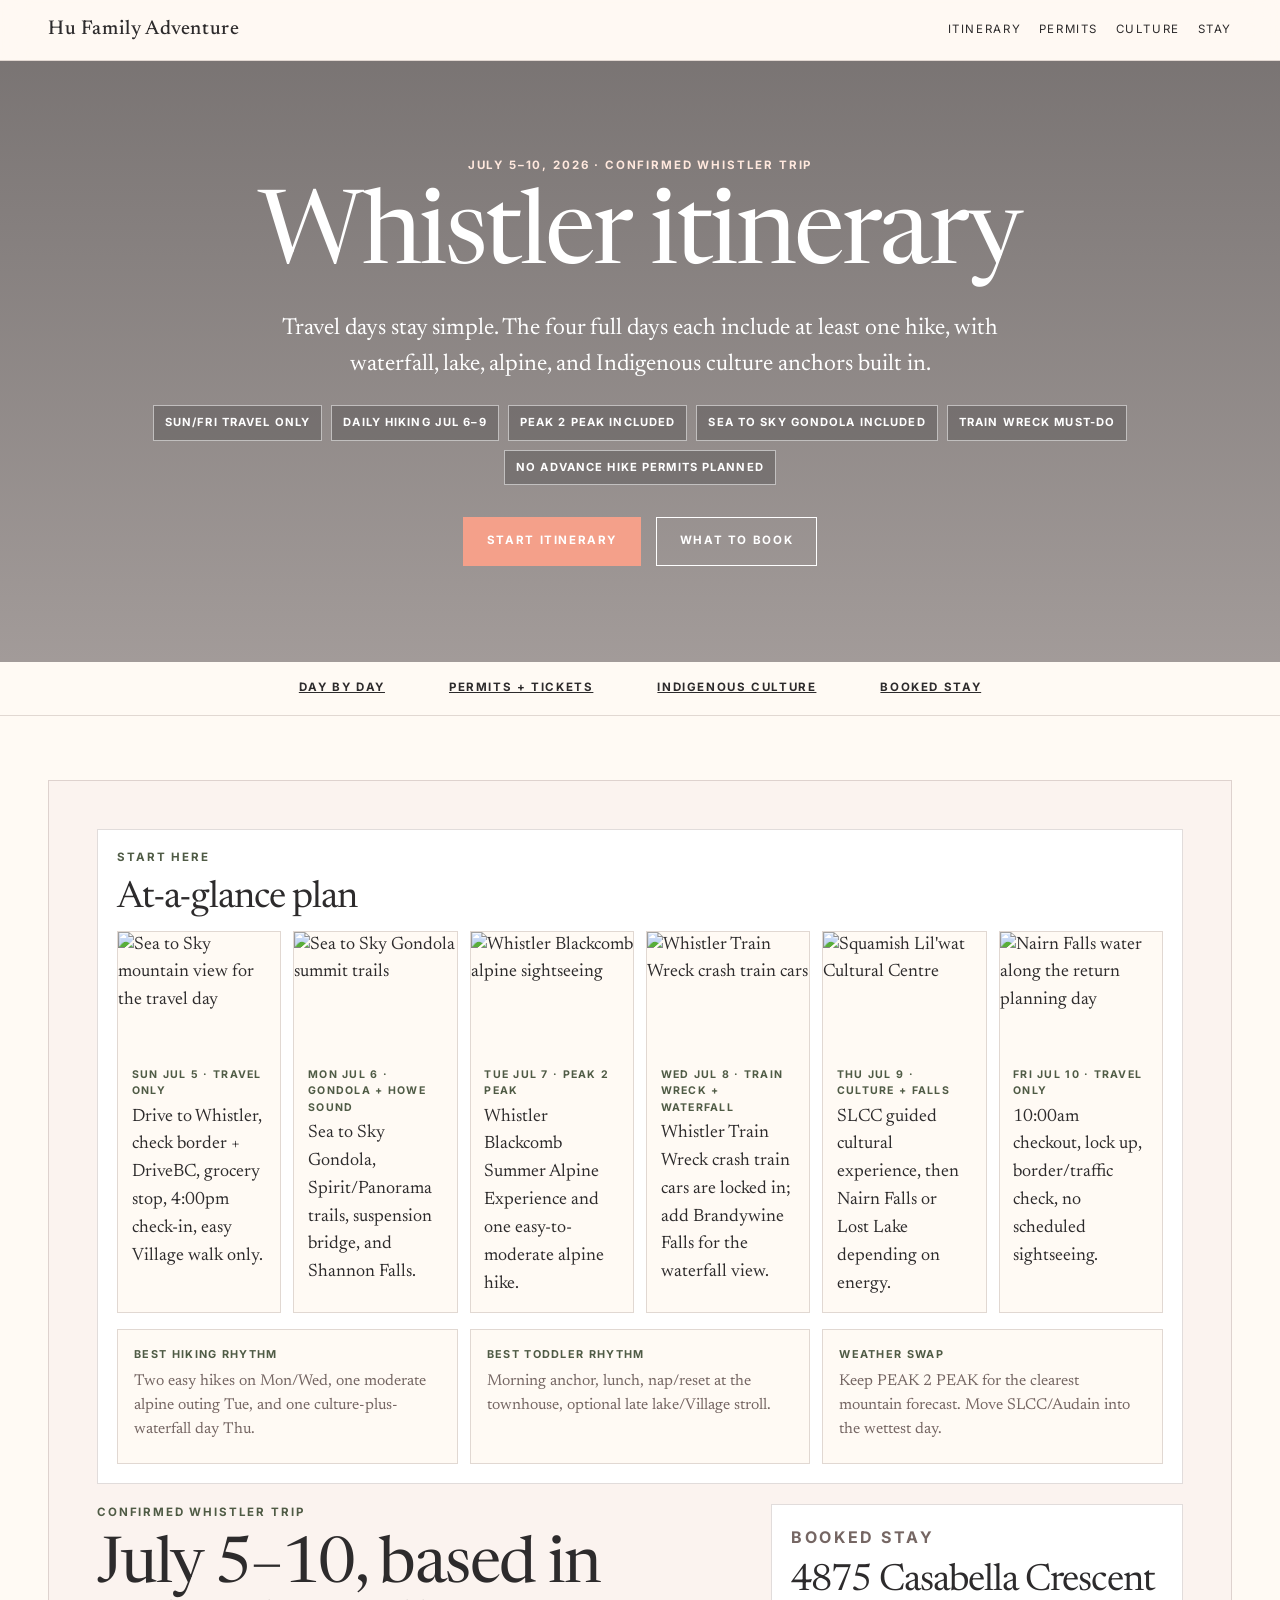
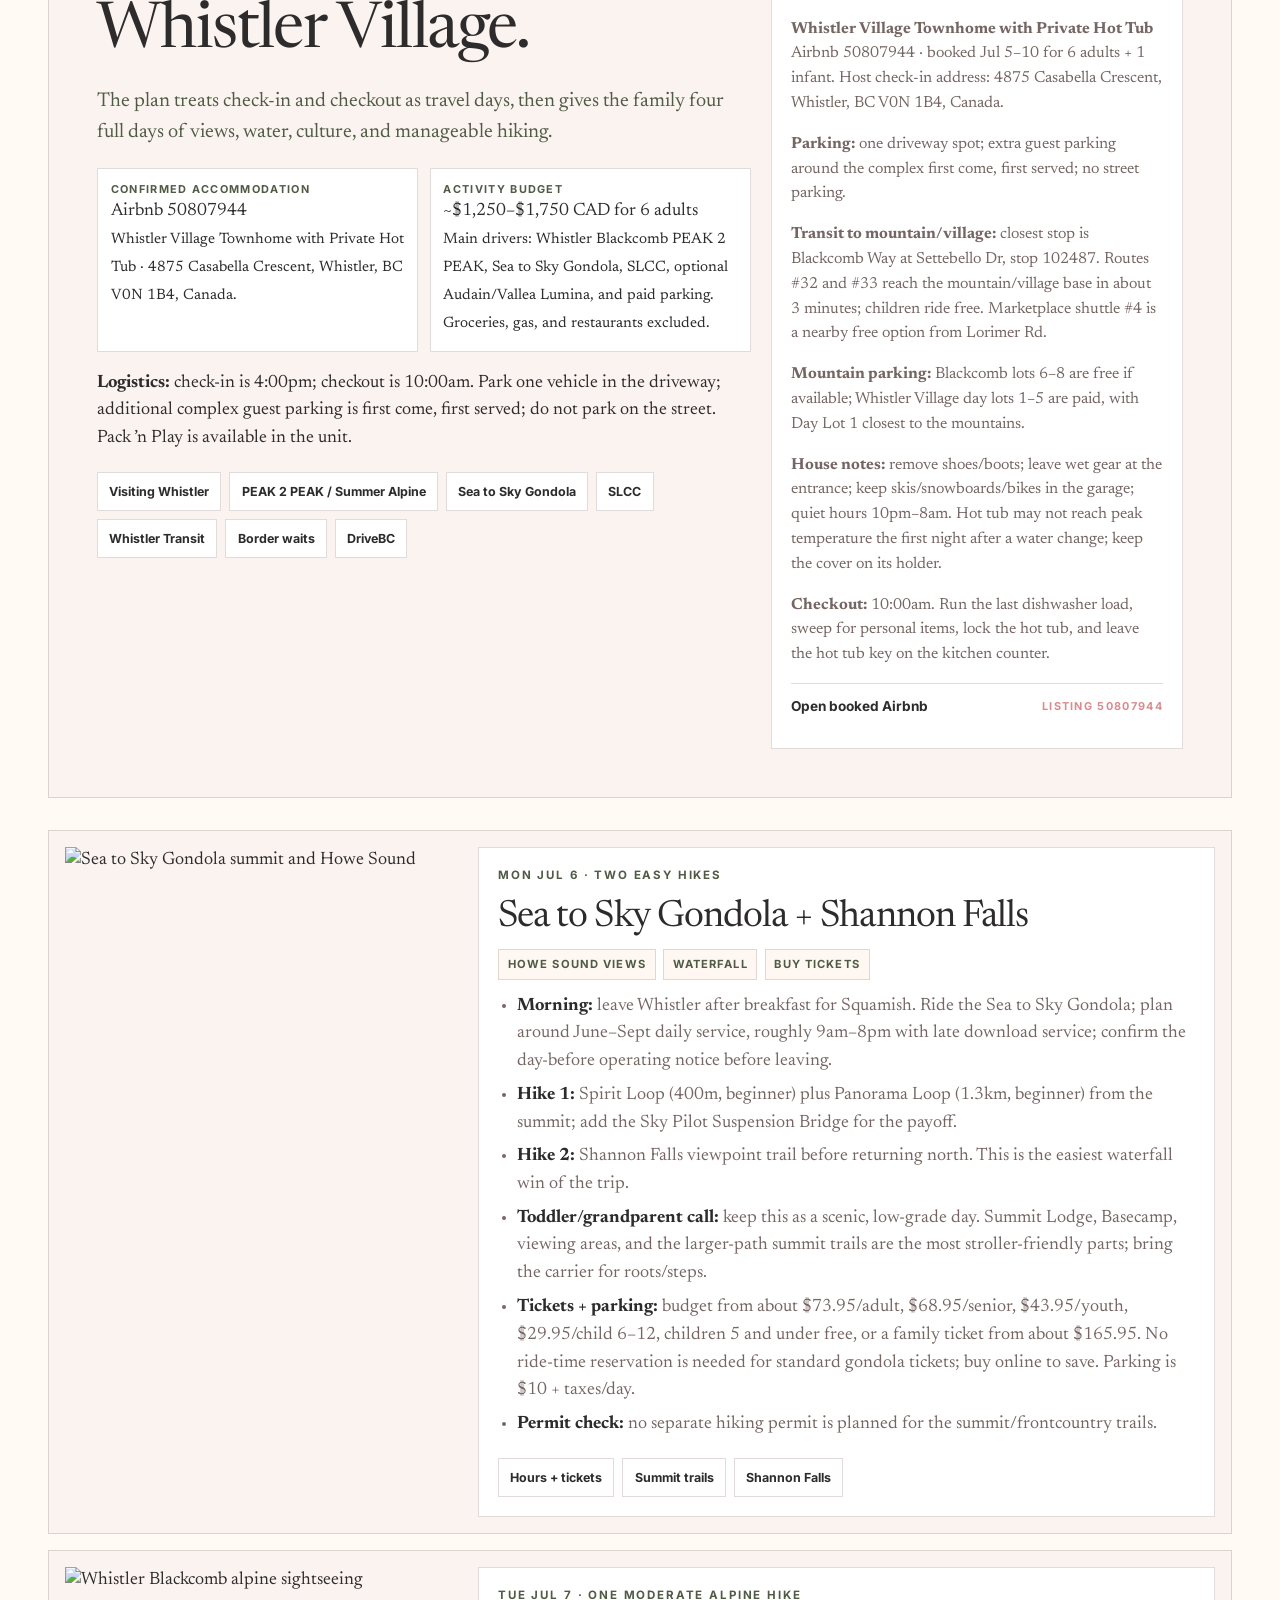
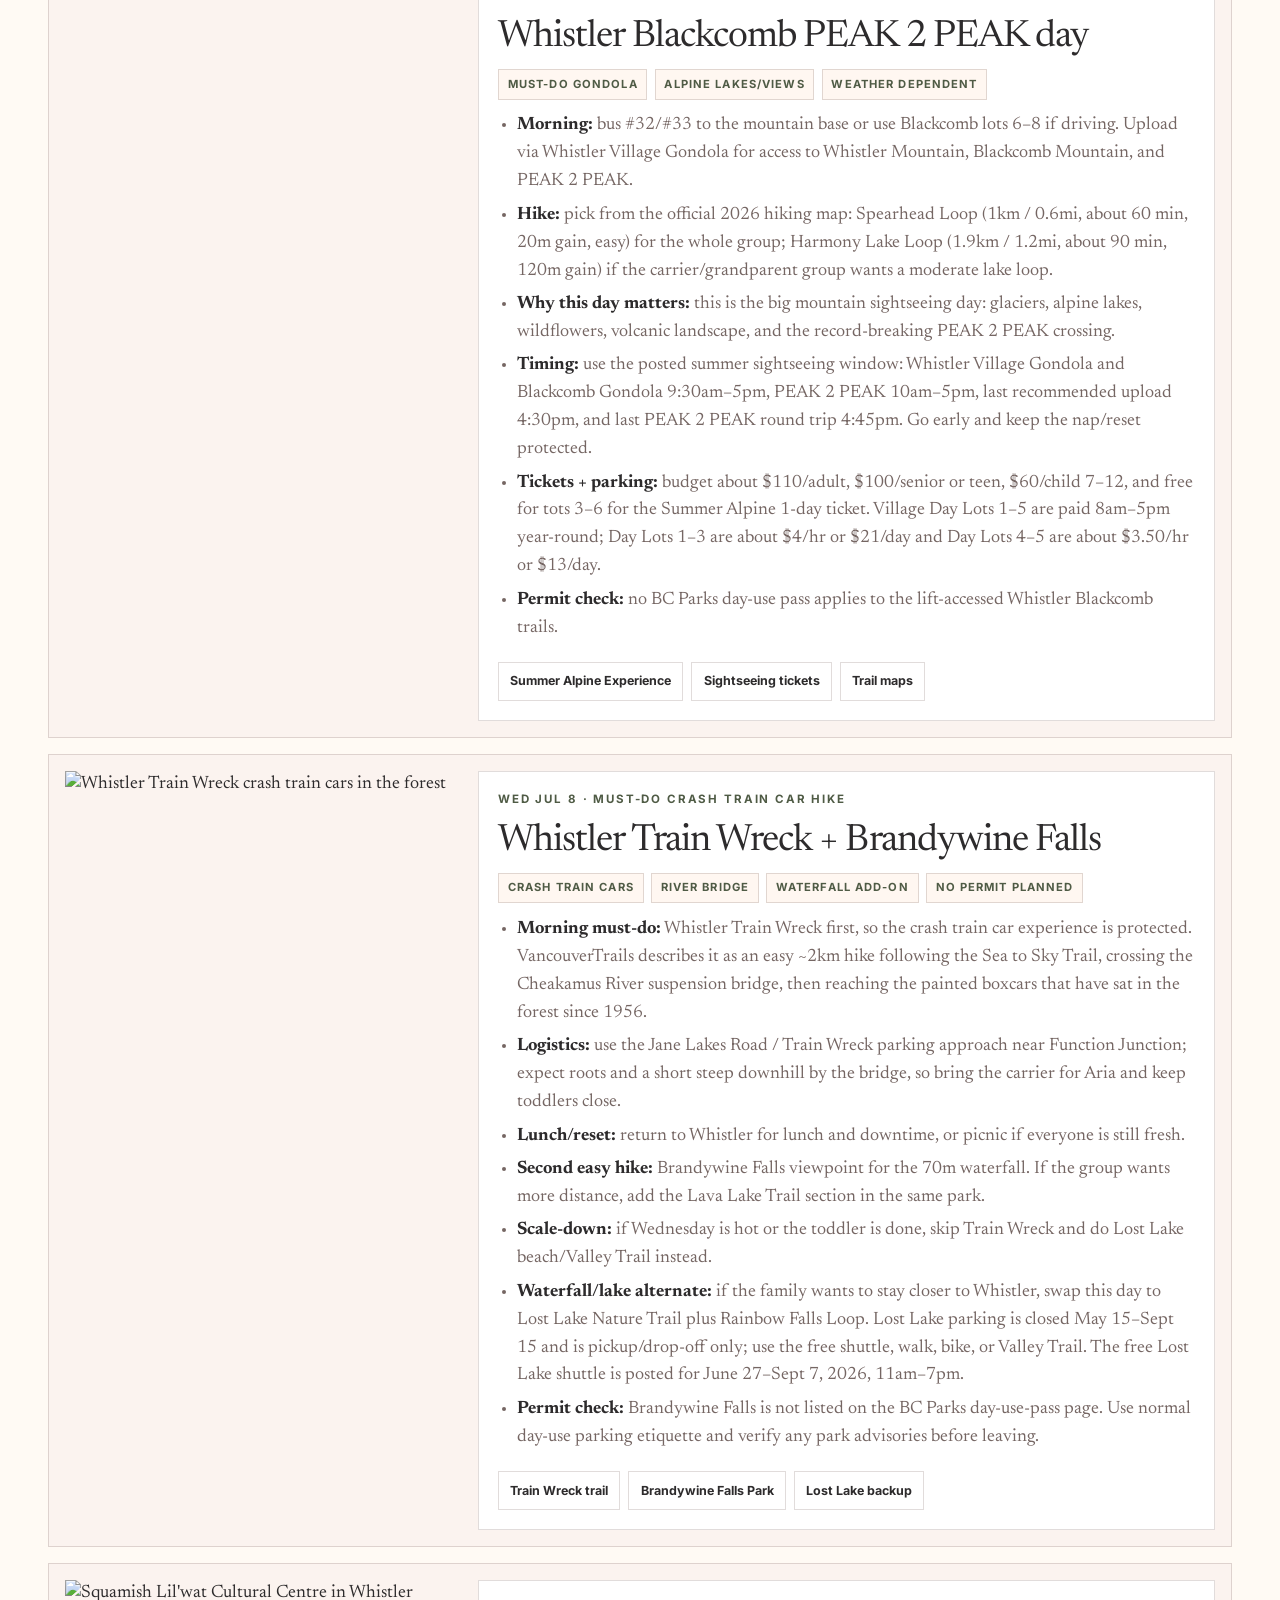
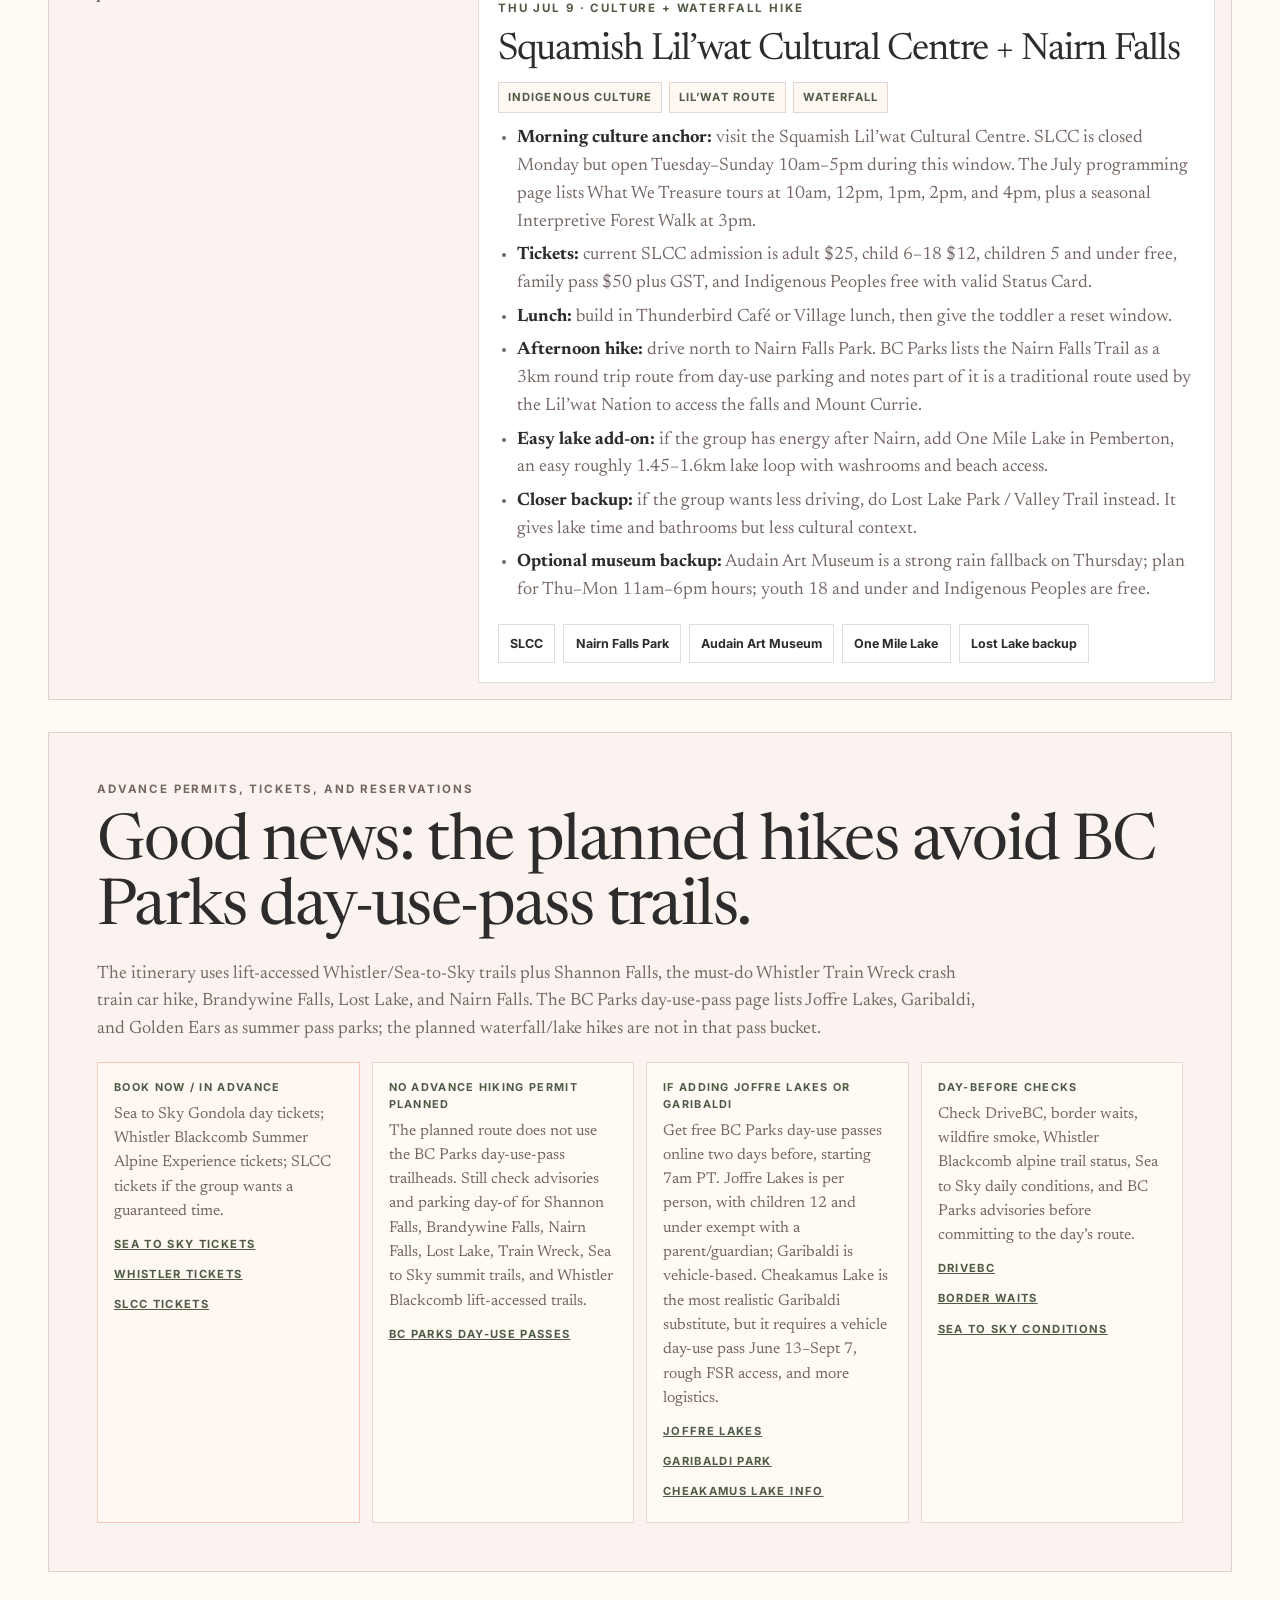
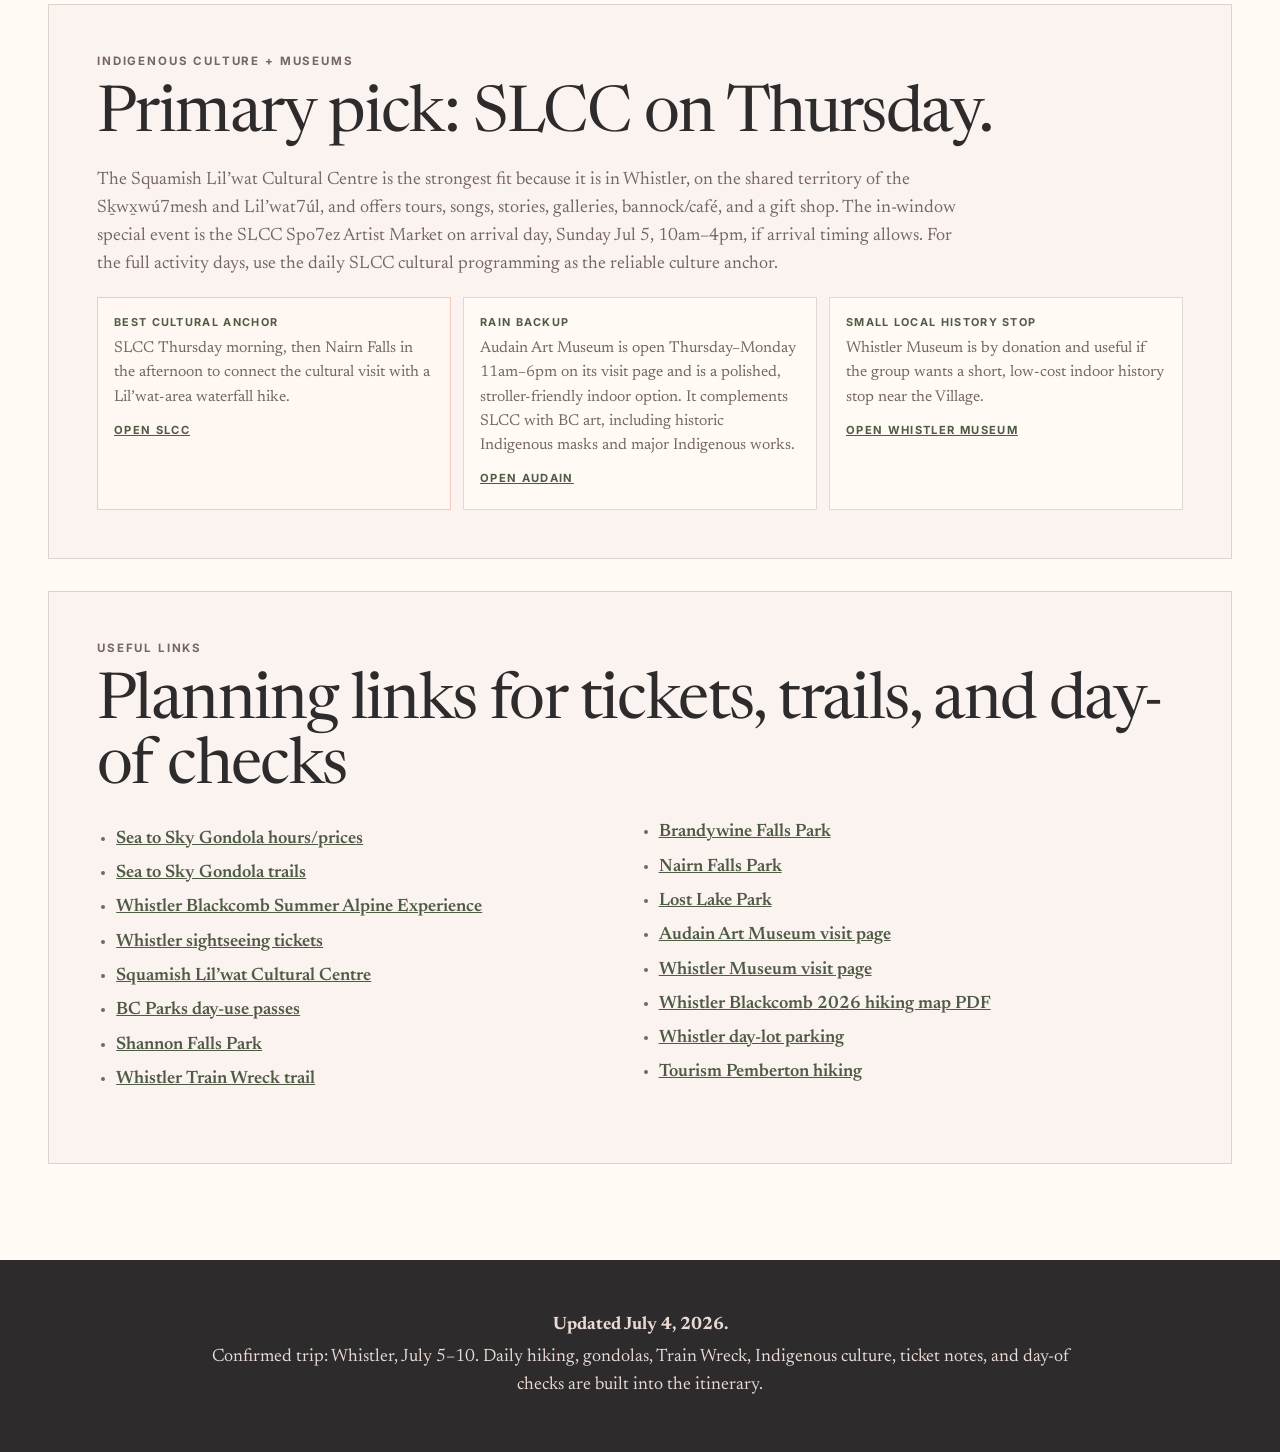
==== commit 3214130d: "Polish public trip copy" ====
--- a/index.html
+++ b/index.html
@@ -11,8 +11,8 @@
   <link rel="stylesheet" href="assets/style.css">
 </head>
 <body>
-  <header class="nav"><strong><a href="./">Hu Family Adventure</a></strong><div><a href="#itinerary">Itinerary</a><a href="#permits">Permits</a><a href="#culture">Culture</a><a href="#stay">Stay</a><a href="future-options/">Future options</a></div></header>
-  <section class="hero"><div class="hero-inner"><p class="eyebrow">July 5–10, 2026 · confirmed Whistler trip</p><h1>Whistler itinerary</h1><p>Travel days stay simple. The four full days each include at least one hike, with waterfall, lake, alpine, and Indigenous culture anchors built in.</p><div class="hero-criteria"><span>Sun/Fri travel only</span><span>Daily hiking Jul 6–9</span><span>PEAK 2 PEAK included</span><span>Sea to Sky Gondola included</span><span>Train Wreck must-do</span><span>Permit notes checked</span></div><div class="cta-row"><a class="cta primary" href="#itinerary">Start itinerary</a><a class="cta secondary" href="#permits">What to book</a></div></div></section>
+  <header class="nav"><strong><a href="./">Hu Family Adventure</a></strong><div><a href="#itinerary">Itinerary</a><a href="#permits">Permits</a><a href="#culture">Culture</a><a href="#stay">Stay</a></div></header>
+  <section class="hero"><div class="hero-inner"><p class="eyebrow">July 5–10, 2026 · confirmed Whistler trip</p><h1>Whistler itinerary</h1><p>Travel days stay simple. The four full days each include at least one hike, with waterfall, lake, alpine, and Indigenous culture anchors built in.</p><div class="hero-criteria"><span>Sun/Fri travel only</span><span>Daily hiking Jul 6–9</span><span>PEAK 2 PEAK included</span><span>Sea to Sky Gondola included</span><span>Train Wreck must-do</span><span>No advance hike permits planned</span></div><div class="cta-row"><a class="cta primary" href="#itinerary">Start itinerary</a><a class="cta secondary" href="#permits">What to book</a></div></div></section>
   <nav class="strip"><a href="#itinerary">Day by day</a><a href="#permits">Permits + tickets</a><a href="#culture">Indigenous culture</a><a href="#stay">Booked stay</a></nav>
   <main>
     <div class="details-wrap" id="details">
@@ -52,21 +52,21 @@
       </section>
 
       <section class="itinerary-grid" aria-label="Detailed day-by-day itinerary">
-        <article class="day-detail"><img src="https://www.seatoskygondola.com/site/assets/files/1/sea_to_sky_gonodola_summers.jpg" alt="Sea to Sky Gondola summit and Howe Sound"><div class="day-copy"><p class="eyebrow">Mon Jul 6 · two easy hikes</p><h3>Sea to Sky Gondola + Shannon Falls</h3><div class="tag-row"><span>Howe Sound views</span><span>Waterfall</span><span>Buy tickets</span></div><ul><li><strong>Morning:</strong> leave Whistler after breakfast for Squamish. Ride the Sea to Sky Gondola; current summer posting shows June–Sept daily 9am–8pm, last ride down 9pm, but re-check the day before.</li><li><strong>Hike 1:</strong> Spirit Loop (400m, beginner) plus Panorama Loop (1.3km, beginner) from the summit; add the Sky Pilot Suspension Bridge for the payoff.</li><li><strong>Hike 2:</strong> Shannon Falls viewpoint trail before returning north. This is the easiest waterfall win of the trip.</li><li><strong>Toddler/grandparent call:</strong> keep this as a scenic, low-grade day. Summit Lodge, Basecamp, viewing areas, and the larger-path summit trails are the most stroller-friendly parts; bring the carrier for roots/steps.</li><li><strong>Tickets + parking:</strong> official current online-from prices show adults $73.95, seniors $68.95, youth $43.95, child 6–12 $29.95, children 5 and under free, family from $165.95. The FAQ says no gondola ride reservation is needed; buy online to save. Parking is $10 + taxes/day.</li><li><strong>Permit check:</strong> no separate hiking permit found for the planned summit/frontcountry trails.</li></ul><div class="anchor-links"><a href="https://www.seatoskygondola.com/hours-and-prices/" target="_blank" rel="noopener">Hours + tickets</a><a href="https://www.seatoskygondola.com/trails/" target="_blank" rel="noopener">Summit trails</a><a href="https://bcparks.ca/shannon-falls-park/" target="_blank" rel="noopener">Shannon Falls</a></div></div></article>
-        <article class="day-detail"><img src="https://www.whistler.ca/wp-content/uploads/2024/06/DJI_0183.jpg.webp" alt="Whistler Blackcomb alpine sightseeing"><div class="day-copy"><p class="eyebrow">Tue Jul 7 · one moderate alpine hike</p><h3>Whistler Blackcomb PEAK 2 PEAK day</h3><div class="tag-row"><span>Must-do gondola</span><span>Alpine lakes/views</span><span>Weather dependent</span></div><ul><li><strong>Morning:</strong> bus #32/#33 to the mountain base or use Blackcomb lots 6–8 if driving. Upload via Whistler Village Gondola for access to Whistler Mountain, Blackcomb Mountain, and PEAK 2 PEAK.</li><li><strong>Hike:</strong> pick from the official 2026 hiking map: Spearhead Loop (1km / 0.6mi, about 60 min, 20m gain, easy) for the whole group; Harmony Lake Loop (1.9km / 1.2mi, about 90 min, 120m gain) if the carrier/grandparent group wants a moderate lake loop.</li><li><strong>Why this day matters:</strong> this is the big mountain sightseeing day: glaciers, alpine lakes, wildflowers, volcanic landscape, and the record-breaking PEAK 2 PEAK crossing.</li><li><strong>Timing:</strong> official hours research found Whistler Village Gondola and Blackcomb Gondola 9:30am–5pm, PEAK 2 PEAK 10am–5pm, last recommended upload 4:30pm, and last PEAK 2 PEAK round trip 4:45pm. Go early and keep the nap/reset protected.</li><li><strong>Tickets + parking:</strong> current Summer Alpine 1-day pricing for Jun 13–Sept 7 shows adult $110, senior/teen $100, child 7–12 $60, tot 3–6 free. Village Day Lots 1–5 are paid 8am–5pm year-round; official Whistler parking page lists Day Lots 1–3 at $4/hr or $21/day and Day Lots 4–5 at $3.50/hr or $13/day.</li><li><strong>Permit check:</strong> no BC Parks day-use pass applies to the lift-accessed Whistler Blackcomb trails.</li></ul><div class="anchor-links"><a href="https://www.whistlerblackcomb.com/explore-the-resort/activities-and-events/summer-activities/summer-alpine-experience.aspx" target="_blank" rel="noopener">Summer Alpine Experience</a><a href="https://www.whistlerblackcomb.com/plan-your-trip/lift-access/summer-sightsee-tickets.aspx" target="_blank" rel="noopener">Sightseeing tickets</a><a href="https://www.whistlerblackcomb.com/the-mountain/about-the-mountain/trail-maps.aspx" target="_blank" rel="noopener">Trail maps</a></div></div></article>
+        <article class="day-detail"><img src="https://www.seatoskygondola.com/site/assets/files/1/sea_to_sky_gonodola_summers.jpg" alt="Sea to Sky Gondola summit and Howe Sound"><div class="day-copy"><p class="eyebrow">Mon Jul 6 · two easy hikes</p><h3>Sea to Sky Gondola + Shannon Falls</h3><div class="tag-row"><span>Howe Sound views</span><span>Waterfall</span><span>Buy tickets</span></div><ul><li><strong>Morning:</strong> leave Whistler after breakfast for Squamish. Ride the Sea to Sky Gondola; plan around June–Sept daily service, roughly 9am–8pm with late download service; confirm the day-before operating notice before leaving.</li><li><strong>Hike 1:</strong> Spirit Loop (400m, beginner) plus Panorama Loop (1.3km, beginner) from the summit; add the Sky Pilot Suspension Bridge for the payoff.</li><li><strong>Hike 2:</strong> Shannon Falls viewpoint trail before returning north. This is the easiest waterfall win of the trip.</li><li><strong>Toddler/grandparent call:</strong> keep this as a scenic, low-grade day. Summit Lodge, Basecamp, viewing areas, and the larger-path summit trails are the most stroller-friendly parts; bring the carrier for roots/steps.</li><li><strong>Tickets + parking:</strong> budget from about $73.95/adult, $68.95/senior, $43.95/youth, $29.95/child 6–12, children 5 and under free, or a family ticket from about $165.95. No ride-time reservation is needed for standard gondola tickets; buy online to save. Parking is $10 + taxes/day.</li><li><strong>Permit check:</strong> no separate hiking permit is planned for the summit/frontcountry trails.</li></ul><div class="anchor-links"><a href="https://www.seatoskygondola.com/hours-and-prices/" target="_blank" rel="noopener">Hours + tickets</a><a href="https://www.seatoskygondola.com/trails/" target="_blank" rel="noopener">Summit trails</a><a href="https://bcparks.ca/shannon-falls-park/" target="_blank" rel="noopener">Shannon Falls</a></div></div></article>
+        <article class="day-detail"><img src="https://www.whistler.ca/wp-content/uploads/2024/06/DJI_0183.jpg.webp" alt="Whistler Blackcomb alpine sightseeing"><div class="day-copy"><p class="eyebrow">Tue Jul 7 · one moderate alpine hike</p><h3>Whistler Blackcomb PEAK 2 PEAK day</h3><div class="tag-row"><span>Must-do gondola</span><span>Alpine lakes/views</span><span>Weather dependent</span></div><ul><li><strong>Morning:</strong> bus #32/#33 to the mountain base or use Blackcomb lots 6–8 if driving. Upload via Whistler Village Gondola for access to Whistler Mountain, Blackcomb Mountain, and PEAK 2 PEAK.</li><li><strong>Hike:</strong> pick from the official 2026 hiking map: Spearhead Loop (1km / 0.6mi, about 60 min, 20m gain, easy) for the whole group; Harmony Lake Loop (1.9km / 1.2mi, about 90 min, 120m gain) if the carrier/grandparent group wants a moderate lake loop.</li><li><strong>Why this day matters:</strong> this is the big mountain sightseeing day: glaciers, alpine lakes, wildflowers, volcanic landscape, and the record-breaking PEAK 2 PEAK crossing.</li><li><strong>Timing:</strong> use the posted summer sightseeing window: Whistler Village Gondola and Blackcomb Gondola 9:30am–5pm, PEAK 2 PEAK 10am–5pm, last recommended upload 4:30pm, and last PEAK 2 PEAK round trip 4:45pm. Go early and keep the nap/reset protected.</li><li><strong>Tickets + parking:</strong> budget about $110/adult, $100/senior or teen, $60/child 7–12, and free for tots 3–6 for the Summer Alpine 1-day ticket. Village Day Lots 1–5 are paid 8am–5pm year-round; Day Lots 1–3 are about $4/hr or $21/day and Day Lots 4–5 are about $3.50/hr or $13/day.</li><li><strong>Permit check:</strong> no BC Parks day-use pass applies to the lift-accessed Whistler Blackcomb trails.</li></ul><div class="anchor-links"><a href="https://www.whistlerblackcomb.com/explore-the-resort/activities-and-events/summer-activities/summer-alpine-experience.aspx" target="_blank" rel="noopener">Summer Alpine Experience</a><a href="https://www.whistlerblackcomb.com/plan-your-trip/lift-access/summer-sightsee-tickets.aspx" target="_blank" rel="noopener">Sightseeing tickets</a><a href="https://www.whistlerblackcomb.com/the-mountain/about-the-mountain/trail-maps.aspx" target="_blank" rel="noopener">Trail maps</a></div></div></article>
         <article class="day-detail"><img src="https://www.vancouvertrails.com/images/hikes/whistler-train-wreck.jpg" alt="Whistler Train Wreck crash train cars in the forest"><div class="day-copy"><p class="eyebrow">Wed Jul 8 · must-do crash train car hike</p><h3>Whistler Train Wreck + Brandywine Falls</h3><div class="tag-row"><span>Crash train cars</span><span>River bridge</span><span>Waterfall add-on</span><span>No permit planned</span></div><ul><li><strong>Morning must-do:</strong> Whistler Train Wreck first, so the crash train car experience is protected. VancouverTrails describes it as an easy ~2km hike following the Sea to Sky Trail, crossing the Cheakamus River suspension bridge, then reaching the painted boxcars that have sat in the forest since 1956.</li><li><strong>Logistics:</strong> use the Jane Lakes Road / Train Wreck parking approach near Function Junction; expect roots and a short steep downhill by the bridge, so bring the carrier for Aria and keep toddlers close.</li><li><strong>Lunch/reset:</strong> return to Whistler for lunch and downtime, or picnic if everyone is still fresh.</li><li><strong>Second easy hike:</strong> Brandywine Falls viewpoint for the 70m waterfall. If the group wants more distance, add the Lava Lake Trail section in the same park.</li><li><strong>Scale-down:</strong> if Wednesday is hot or the toddler is done, skip Train Wreck and do Lost Lake beach/Valley Trail instead.</li><li><strong>Waterfall/lake alternate:</strong> if the family wants to stay closer to Whistler, swap this day to Lost Lake Nature Trail plus Rainbow Falls Loop. Lost Lake parking is closed May 15–Sept 15 and is pickup/drop-off only; use the free shuttle, walk, bike, or Valley Trail. The free Lost Lake shuttle is posted for June 27–Sept 7, 2026, 11am–7pm.</li><li><strong>Permit check:</strong> Brandywine Falls is not listed on the BC Parks day-use-pass page. Use normal day-use parking etiquette and verify any park advisories before leaving.</li></ul><div class="anchor-links"><a href="https://www.vancouvertrails.com/trails/whistler-train-wreck/" target="_blank" rel="noopener">Train Wreck trail</a><a href="https://bcparks.ca/brandywine-falls-park/" target="_blank" rel="noopener">Brandywine Falls Park</a><a href="https://www.whistler.ca/parks-recreation-culture/parks/lost-lake-park/" target="_blank" rel="noopener">Lost Lake backup</a></div></div></article>
-        <article class="day-detail"><img src="https://slcc.ca/wp-content/uploads/2026/04/SLCC_Summer_July_2023_Drone_RDI2023-WEB-10.webp" alt="Squamish Lil'wat Cultural Centre in Whistler"><div class="day-copy"><p class="eyebrow">Thu Jul 9 · culture + waterfall hike</p><h3>Squamish Lil’wat Cultural Centre + Nairn Falls</h3><div class="tag-row"><span>Indigenous culture</span><span>Lil’wat route</span><span>Waterfall</span></div><ul><li><strong>Morning culture anchor:</strong> visit the Squamish Lil’wat Cultural Centre. SLCC is closed Monday but open Tuesday–Sunday 10am–5pm during this window. The July programming page lists What We Treasure tours at 10am, 12pm, 1pm, 2pm, and 4pm, plus a seasonal Interpretive Forest Walk at 3pm.</li><li><strong>Tickets:</strong> current SLCC admission is adult $25, child 6–18 $12, children 5 and under free, family pass $50 plus GST, and Indigenous Peoples free with valid Status Card.</li><li><strong>Lunch:</strong> build in Thunderbird Café or Village lunch, then give the toddler a reset window.</li><li><strong>Afternoon hike:</strong> drive north to Nairn Falls Park. BC Parks lists the Nairn Falls Trail as a 3km round trip route from day-use parking and notes part of it is a traditional route used by the Lil’wat Nation to access the falls and Mount Currie.</li><li><strong>Easy lake add-on:</strong> if the group has energy after Nairn, add One Mile Lake in Pemberton, an easy roughly 1.45–1.6km lake loop with washrooms and beach access.</li><li><strong>Closer backup:</strong> if the group wants less driving, do Lost Lake Park / Valley Trail instead. It gives lake time and bathrooms but less cultural context.</li><li><strong>Optional museum backup:</strong> Audain Art Museum is a strong rain fallback on Thursday; its visit page currently lists Thu–Mon 11am–6pm, youth 18 and under free, and Indigenous Peoples free.</li></ul><div class="anchor-links"><a href="https://slcc.ca/" target="_blank" rel="noopener">SLCC</a><a href="https://bcparks.ca/nairn-falls-park/" target="_blank" rel="noopener">Nairn Falls Park</a><a href="https://audainartmuseum.com/visit/" target="_blank" rel="noopener">Audain Art Museum</a><a href="https://www.tourismpembertonbc.com/hiking" target="_blank" rel="noopener">One Mile Lake</a><a href="https://www.whistler.ca/parks-recreation-culture/parks/lost-lake-park/" target="_blank" rel="noopener">Lost Lake backup</a></div></div></article>
+        <article class="day-detail"><img src="https://slcc.ca/wp-content/uploads/2026/04/SLCC_Summer_July_2023_Drone_RDI2023-WEB-10.webp" alt="Squamish Lil'wat Cultural Centre in Whistler"><div class="day-copy"><p class="eyebrow">Thu Jul 9 · culture + waterfall hike</p><h3>Squamish Lil’wat Cultural Centre + Nairn Falls</h3><div class="tag-row"><span>Indigenous culture</span><span>Lil’wat route</span><span>Waterfall</span></div><ul><li><strong>Morning culture anchor:</strong> visit the Squamish Lil’wat Cultural Centre. SLCC is closed Monday but open Tuesday–Sunday 10am–5pm during this window. The July programming page lists What We Treasure tours at 10am, 12pm, 1pm, 2pm, and 4pm, plus a seasonal Interpretive Forest Walk at 3pm.</li><li><strong>Tickets:</strong> current SLCC admission is adult $25, child 6–18 $12, children 5 and under free, family pass $50 plus GST, and Indigenous Peoples free with valid Status Card.</li><li><strong>Lunch:</strong> build in Thunderbird Café or Village lunch, then give the toddler a reset window.</li><li><strong>Afternoon hike:</strong> drive north to Nairn Falls Park. BC Parks lists the Nairn Falls Trail as a 3km round trip route from day-use parking and notes part of it is a traditional route used by the Lil’wat Nation to access the falls and Mount Currie.</li><li><strong>Easy lake add-on:</strong> if the group has energy after Nairn, add One Mile Lake in Pemberton, an easy roughly 1.45–1.6km lake loop with washrooms and beach access.</li><li><strong>Closer backup:</strong> if the group wants less driving, do Lost Lake Park / Valley Trail instead. It gives lake time and bathrooms but less cultural context.</li><li><strong>Optional museum backup:</strong> Audain Art Museum is a strong rain fallback on Thursday; plan for Thu–Mon 11am–6pm hours; youth 18 and under and Indigenous Peoples are free.</li></ul><div class="anchor-links"><a href="https://slcc.ca/" target="_blank" rel="noopener">SLCC</a><a href="https://bcparks.ca/nairn-falls-park/" target="_blank" rel="noopener">Nairn Falls Park</a><a href="https://audainartmuseum.com/visit/" target="_blank" rel="noopener">Audain Art Museum</a><a href="https://www.tourismpembertonbc.com/hiking" target="_blank" rel="noopener">One Mile Lake</a><a href="https://www.whistler.ca/parks-recreation-culture/parks/lost-lake-park/" target="_blank" rel="noopener">Lost Lake backup</a></div></div></article>
       </section>
 
-      <section class="section-block" id="permits"><p class="eyebrow">Advance permits, tickets, and reservations</p><h2>Good news: the planned hikes avoid BC Parks day-use-pass trails.</h2><p>The itinerary uses lift-accessed Whistler/Sea-to-Sky trails plus Shannon Falls, the must-do Whistler Train Wreck crash train car hike, Brandywine Falls, Lost Lake, and Nairn Falls. The BC Parks day-use-pass page lists Joffre Lakes, Garibaldi, and Golden Ears as summer pass parks; the planned waterfall/lake hikes are not in that pass bucket.</p><div class="permit-grid"><div class="permit-card important"><strong>Book now / in advance</strong><p>Sea to Sky Gondola day tickets; Whistler Blackcomb Summer Alpine Experience tickets; SLCC tickets if the group wants a guaranteed time.</p><a href="https://www.seatoskygondola.com/hours-and-prices/" target="_blank" rel="noopener">Sea to Sky tickets</a><br><a href="https://www.whistlerblackcomb.com/plan-your-trip/lift-access/summer-sightsee-tickets.aspx" target="_blank" rel="noopener">Whistler tickets</a><br><a href="https://slcc.ca/" target="_blank" rel="noopener">SLCC tickets</a></div><div class="permit-card"><strong>No advance hiking permit planned</strong><p>No separate permit found for Shannon Falls, Brandywine Falls, Nairn Falls, Lost Lake, Train Wreck, Sea to Sky summit trails, or Whistler Blackcomb lift-accessed trails. Still check advisories and parking day-of.</p><a href="https://bcparks.ca/reservations/day-use-passes/" target="_blank" rel="noopener">BC Parks day-use passes</a></div><div class="permit-card"><strong>If adding Joffre Lakes or Garibaldi</strong><p>Get free BC Parks day-use passes online two days before, starting 7am PT. Joffre Lakes is per person, with children 12 and under exempt with a parent/guardian; Garibaldi is vehicle-based. Cheakamus Lake is the most realistic Garibaldi substitute, but it requires a vehicle day-use pass June 13–Sept 7, rough FSR access, and more logistics.</p><a href="https://bcparks.ca/joffre-lakes-park/" target="_blank" rel="noopener">Joffre Lakes</a><br><a href="https://bcparks.ca/garibaldi-park/" target="_blank" rel="noopener">Garibaldi Park</a><br><a href="https://www.vancouvertrails.com/trails/cheakamus-lake/" target="_blank" rel="noopener">Cheakamus Lake info</a></div><div class="permit-card"><strong>Day-before checks</strong><p>Check DriveBC, border waits, wildfire smoke, Whistler Blackcomb alpine trail status, Sea to Sky daily conditions, and BC Parks advisories before committing to the day’s route.</p><a href="https://www.drivebc.ca/" target="_blank" rel="noopener">DriveBC</a><br><a href="https://wsdot.com/travel/real-time/border-crossings" target="_blank" rel="noopener">Border waits</a><br><a href="https://www.seatoskygondola.com/daily-conditions/" target="_blank" rel="noopener">Sea to Sky conditions</a></div></div></section>
+      <section class="section-block" id="permits"><p class="eyebrow">Advance permits, tickets, and reservations</p><h2>Good news: the planned hikes avoid BC Parks day-use-pass trails.</h2><p>The itinerary uses lift-accessed Whistler/Sea-to-Sky trails plus Shannon Falls, the must-do Whistler Train Wreck crash train car hike, Brandywine Falls, Lost Lake, and Nairn Falls. The BC Parks day-use-pass page lists Joffre Lakes, Garibaldi, and Golden Ears as summer pass parks; the planned waterfall/lake hikes are not in that pass bucket.</p><div class="permit-grid"><div class="permit-card important"><strong>Book now / in advance</strong><p>Sea to Sky Gondola day tickets; Whistler Blackcomb Summer Alpine Experience tickets; SLCC tickets if the group wants a guaranteed time.</p><a href="https://www.seatoskygondola.com/hours-and-prices/" target="_blank" rel="noopener">Sea to Sky tickets</a><br><a href="https://www.whistlerblackcomb.com/plan-your-trip/lift-access/summer-sightsee-tickets.aspx" target="_blank" rel="noopener">Whistler tickets</a><br><a href="https://slcc.ca/" target="_blank" rel="noopener">SLCC tickets</a></div><div class="permit-card"><strong>No advance hiking permit planned</strong><p>The planned route does not use the BC Parks day-use-pass trailheads. Still check advisories and parking day-of for Shannon Falls, Brandywine Falls, Nairn Falls, Lost Lake, Train Wreck, Sea to Sky summit trails, and Whistler Blackcomb lift-accessed trails.</p><a href="https://bcparks.ca/reservations/day-use-passes/" target="_blank" rel="noopener">BC Parks day-use passes</a></div><div class="permit-card"><strong>If adding Joffre Lakes or Garibaldi</strong><p>Get free BC Parks day-use passes online two days before, starting 7am PT. Joffre Lakes is per person, with children 12 and under exempt with a parent/guardian; Garibaldi is vehicle-based. Cheakamus Lake is the most realistic Garibaldi substitute, but it requires a vehicle day-use pass June 13–Sept 7, rough FSR access, and more logistics.</p><a href="https://bcparks.ca/joffre-lakes-park/" target="_blank" rel="noopener">Joffre Lakes</a><br><a href="https://bcparks.ca/garibaldi-park/" target="_blank" rel="noopener">Garibaldi Park</a><br><a href="https://www.vancouvertrails.com/trails/cheakamus-lake/" target="_blank" rel="noopener">Cheakamus Lake info</a></div><div class="permit-card"><strong>Day-before checks</strong><p>Check DriveBC, border waits, wildfire smoke, Whistler Blackcomb alpine trail status, Sea to Sky daily conditions, and BC Parks advisories before committing to the day’s route.</p><a href="https://www.drivebc.ca/" target="_blank" rel="noopener">DriveBC</a><br><a href="https://wsdot.com/travel/real-time/border-crossings" target="_blank" rel="noopener">Border waits</a><br><a href="https://www.seatoskygondola.com/daily-conditions/" target="_blank" rel="noopener">Sea to Sky conditions</a></div></div></section>
 
-      <section class="section-block" id="culture"><p class="eyebrow">Indigenous culture + museums</p><h2>Primary pick: SLCC on Thursday.</h2><p>The Squamish Lil’wat Cultural Centre is the strongest fit because it is in Whistler, on the shared territory of the Sḵwx̱wú7mesh and Lil’wat7úl, and offers hourly tours, songs, stories, galleries, bannock/café, and a gift shop. I did not find a confirmed midweek Indigenous festival/show during Jul 6–9; the relevant special event in-window is the SLCC Spo7ez Artist Market on arrival day, Sunday Jul 5, 10am–4pm, if arrival timing allows. Check SLCC’s July/events pages again before departure in case a new midweek program appears.</p><div class="proposal-grid"><div class="proposal-card recommended"><strong>Best cultural anchor</strong><p>SLCC Thursday morning, then Nairn Falls in the afternoon to connect the cultural visit with a Lil’wat-area waterfall hike.</p><a href="https://slcc.ca/" target="_blank" rel="noopener">Open SLCC</a></div><div class="proposal-card"><strong>Rain backup</strong><p>Audain Art Museum is open Thursday–Monday 11am–6pm on its visit page and is a polished, stroller-friendly indoor option. It complements SLCC with BC art, including historic Indigenous masks and major Indigenous works.</p><a href="https://audainartmuseum.com/visit/" target="_blank" rel="noopener">Open Audain</a></div><div class="proposal-card"><strong>Small local history stop</strong><p>Whistler Museum is by donation and useful if the group wants a short, low-cost indoor history stop near the Village.</p><a href="https://whistlermuseum.org/visit/" target="_blank" rel="noopener">Open Whistler Museum</a></div></div></section>
+      <section class="section-block" id="culture"><p class="eyebrow">Indigenous culture + museums</p><h2>Primary pick: SLCC on Thursday.</h2><p>The Squamish Lil’wat Cultural Centre is the strongest fit because it is in Whistler, on the shared territory of the Sḵwx̱wú7mesh and Lil’wat7úl, and offers tours, songs, stories, galleries, bannock/café, and a gift shop. The in-window special event is the SLCC Spo7ez Artist Market on arrival day, Sunday Jul 5, 10am–4pm, if arrival timing allows. For the full activity days, use the daily SLCC cultural programming as the reliable culture anchor.</p><div class="proposal-grid"><div class="proposal-card recommended"><strong>Best cultural anchor</strong><p>SLCC Thursday morning, then Nairn Falls in the afternoon to connect the cultural visit with a Lil’wat-area waterfall hike.</p><a href="https://slcc.ca/" target="_blank" rel="noopener">Open SLCC</a></div><div class="proposal-card"><strong>Rain backup</strong><p>Audain Art Museum is open Thursday–Monday 11am–6pm on its visit page and is a polished, stroller-friendly indoor option. It complements SLCC with BC art, including historic Indigenous masks and major Indigenous works.</p><a href="https://audainartmuseum.com/visit/" target="_blank" rel="noopener">Open Audain</a></div><div class="proposal-card"><strong>Small local history stop</strong><p>Whistler Museum is by donation and useful if the group wants a short, low-cost indoor history stop near the Village.</p><a href="https://whistlermuseum.org/visit/" target="_blank" rel="noopener">Open Whistler Museum</a></div></div></section>
 
-      <section class="section-block" id="sources"><p class="eyebrow">Source links checked</p><h2>Key official planning links</h2><ul class="source-list"><li><a href="https://www.seatoskygondola.com/hours-and-prices/" target="_blank" rel="noopener">Sea to Sky Gondola hours/prices</a></li><li><a href="https://www.seatoskygondola.com/trails/" target="_blank" rel="noopener">Sea to Sky Gondola trails</a></li><li><a href="https://www.whistlerblackcomb.com/explore-the-resort/activities-and-events/summer-activities/summer-alpine-experience.aspx" target="_blank" rel="noopener">Whistler Blackcomb Summer Alpine Experience</a></li><li><a href="https://www.whistlerblackcomb.com/plan-your-trip/lift-access/summer-sightsee-tickets.aspx" target="_blank" rel="noopener">Whistler sightseeing tickets</a></li><li><a href="https://slcc.ca/" target="_blank" rel="noopener">Squamish Lil’wat Cultural Centre</a></li><li><a href="https://bcparks.ca/reservations/day-use-passes/" target="_blank" rel="noopener">BC Parks day-use passes</a></li><li><a href="https://bcparks.ca/shannon-falls-park/" target="_blank" rel="noopener">Shannon Falls Park</a></li><li><a href="https://www.vancouvertrails.com/trails/whistler-train-wreck/" target="_blank" rel="noopener">Whistler Train Wreck trail</a></li><li><a href="https://bcparks.ca/brandywine-falls-park/" target="_blank" rel="noopener">Brandywine Falls Park</a></li><li><a href="https://bcparks.ca/nairn-falls-park/" target="_blank" rel="noopener">Nairn Falls Park</a></li><li><a href="https://www.whistler.ca/parks-recreation-culture/parks/lost-lake-park/" target="_blank" rel="noopener">Lost Lake Park</a></li><li><a href="https://audainartmuseum.com/visit/" target="_blank" rel="noopener">Audain Art Museum visit page</a></li><li><a href="https://whistlermuseum.org/visit/" target="_blank" rel="noopener">Whistler Museum visit page</a></li><li><a href="https://cdn.whistler.com/s3/pdf/maps/whistler-blackcomb-hiking-trail-map-2026.pdf" target="_blank" rel="noopener">Whistler Blackcomb 2026 hiking map PDF</a></li><li><a href="https://www.whistler.ca/transportation/parking/where-to-park-in-whistler/" target="_blank" rel="noopener">Whistler day-lot parking</a></li><li><a href="https://www.tourismpembertonbc.com/hiking" target="_blank" rel="noopener">Tourism Pemberton hiking</a></li></ul></section>
+      <section class="section-block" id="links"><p class="eyebrow">Useful links</p><h2>Planning links for tickets, trails, and day-of checks</h2><ul class="helpful-list"><li><a href="https://www.seatoskygondola.com/hours-and-prices/" target="_blank" rel="noopener">Sea to Sky Gondola hours/prices</a></li><li><a href="https://www.seatoskygondola.com/trails/" target="_blank" rel="noopener">Sea to Sky Gondola trails</a></li><li><a href="https://www.whistlerblackcomb.com/explore-the-resort/activities-and-events/summer-activities/summer-alpine-experience.aspx" target="_blank" rel="noopener">Whistler Blackcomb Summer Alpine Experience</a></li><li><a href="https://www.whistlerblackcomb.com/plan-your-trip/lift-access/summer-sightsee-tickets.aspx" target="_blank" rel="noopener">Whistler sightseeing tickets</a></li><li><a href="https://slcc.ca/" target="_blank" rel="noopener">Squamish Lil’wat Cultural Centre</a></li><li><a href="https://bcparks.ca/reservations/day-use-passes/" target="_blank" rel="noopener">BC Parks day-use passes</a></li><li><a href="https://bcparks.ca/shannon-falls-park/" target="_blank" rel="noopener">Shannon Falls Park</a></li><li><a href="https://www.vancouvertrails.com/trails/whistler-train-wreck/" target="_blank" rel="noopener">Whistler Train Wreck trail</a></li><li><a href="https://bcparks.ca/brandywine-falls-park/" target="_blank" rel="noopener">Brandywine Falls Park</a></li><li><a href="https://bcparks.ca/nairn-falls-park/" target="_blank" rel="noopener">Nairn Falls Park</a></li><li><a href="https://www.whistler.ca/parks-recreation-culture/parks/lost-lake-park/" target="_blank" rel="noopener">Lost Lake Park</a></li><li><a href="https://audainartmuseum.com/visit/" target="_blank" rel="noopener">Audain Art Museum visit page</a></li><li><a href="https://whistlermuseum.org/visit/" target="_blank" rel="noopener">Whistler Museum visit page</a></li><li><a href="https://cdn.whistler.com/s3/pdf/maps/whistler-blackcomb-hiking-trail-map-2026.pdf" target="_blank" rel="noopener">Whistler Blackcomb 2026 hiking map PDF</a></li><li><a href="https://www.whistler.ca/transportation/parking/where-to-park-in-whistler/" target="_blank" rel="noopener">Whistler day-lot parking</a></li><li><a href="https://www.tourismpembertonbc.com/hiking" target="_blank" rel="noopener">Tourism Pemberton hiking</a></li></ul></section>
 
-      <section class="future-intro"><p class="eyebrow">Planning archive</p><h2>Other destinations stay separate for future trips.</h2><p><a class="text-link" href="future-options/">Open future trip options</a></p></section>
+
     </div>
   </main>
-  <footer><p><strong>Updated July 4, 2026 with Train Wreck locked in plus ticket, tour, parking, and trail-map details.</strong></p><p>Confirmed trip: Whistler, July 5–10. Public page includes only non-sensitive stay logistics; door code, Wi-Fi password, garbage code, and security phone remain off the public site.</p></footer>
+  <footer><p><strong>Updated July 4, 2026.</strong></p><p>Confirmed trip: Whistler, July 5–10. Daily hiking, gondolas, Train Wreck, Indigenous culture, ticket notes, and day-of checks are built into the itinerary.</p></footer>
 </body>
 </html>
--- a/assets/style.css
+++ b/assets/style.css
@@ -20,9 +20,9 @@
 .tag-row { display:flex; flex-wrap:wrap; gap:.45rem; margin:.8rem 0; } .tag-row span,.status-pill { font-family:Inter,system-ui,sans-serif; font-size:.7rem; font-weight:700; text-transform:uppercase; letter-spacing:.1em; background:#fff7f1; color:var(--olive); border:1px solid var(--line); padding:.35rem .55rem; }
 .proposal-grid,.choice-grid,.permit-grid { display:grid; grid-template-columns:repeat(auto-fit,minmax(230px,1fr)); gap:.75rem; margin-top:1rem; } .proposal-card,.choice-card,.permit-card { background:var(--cream); border:1px solid var(--line); padding:1rem; } .proposal-card.recommended,.permit-card.important { background:#fff7f1; border-color:rgba(244,160,138,.55); }
 .proposal-card strong,.choice-card strong,.permit-card strong { display:block; font-family:Inter,system-ui,sans-serif; text-transform:uppercase; letter-spacing:.12em; font-size:.68rem; color:var(--olive); margin-bottom:.35rem; } .proposal-card p,.choice-card p,.permit-card p { margin:.35rem 0; color:var(--muted); font-size:.98rem; } .proposal-card a,.permit-card a { display:inline-block; margin-top:.45rem; font-family:Inter,system-ui,sans-serif; font-size:.7rem; font-weight:700; letter-spacing:.12em; text-transform:uppercase; color:var(--olive); }
-.section-block { max-width:1220px; margin:0 auto 2rem; padding:clamp(1.5rem,4vw,3rem); background:var(--soft); border:1px solid var(--line); } .section-block > p { color:var(--muted); max-width:880px; } .source-list { columns:2 280px; padding-left:1.2rem; } .source-list li { break-inside:avoid; margin:.4rem 0; color:var(--muted); } .source-list a { color:var(--olive); font-weight:600; }
+.section-block { max-width:1220px; margin:0 auto 2rem; padding:clamp(1.5rem,4vw,3rem); background:var(--soft); border:1px solid var(--line); } .section-block > p { color:var(--muted); max-width:880px; } .helpful-list { columns:2 280px; padding-left:1.2rem; }  .helpful-list li { break-inside:avoid; margin:.4rem 0; color:var(--muted); }  .helpful-list a { color:var(--olive); font-weight:600; }
 .cost-box { display:grid; grid-template-columns:repeat(2,minmax(0,1fr)); gap:.7rem; margin:1rem 0; } .cost-box div { background:#fff; border:1px solid var(--line); padding:.8rem; } .cost-box strong { display:block; font-family:Inter,system-ui,sans-serif; text-transform:uppercase; letter-spacing:.12em; font-size:.68rem; color:var(--olive); } .text-link { font-family:Inter,system-ui,sans-serif; text-transform:uppercase; letter-spacing:.13em; font-size:.72rem; font-weight:700; color:var(--olive); }
-.future-intro { max-width:1120px; margin:clamp(2rem,5vw,4rem) auto 1.5rem; padding:0 clamp(1rem,4vw,3rem); text-align:center; } .future-intro p { color:var(--muted); } .archive-details { max-width:1220px; margin:0 auto 2rem; } .archive-details summary { cursor:pointer; padding:1rem 1.25rem; background:var(--cream); border:1px solid var(--line); font-family:Inter,system-ui,sans-serif; text-transform:uppercase; letter-spacing:.12em; font-size:.75rem; font-weight:700; color:var(--olive); }
+.future-intro { max-width:1120px; margin:clamp(2rem,5vw,4rem) auto 1.5rem; padding:0 clamp(1rem,4vw,3rem); text-align:center; } .future-intro p { color:var(--muted); } .trip-details { max-width:1220px; margin:0 auto 2rem; } .trip-details summary { cursor:pointer; padding:1rem 1.25rem; background:var(--cream); border:1px solid var(--line); font-family:Inter,system-ui,sans-serif; text-transform:uppercase; letter-spacing:.12em; font-size:.75rem; font-weight:700; color:var(--olive); }
 footer { background:var(--charcoal); color:#fff; text-align:center; padding:3rem 1rem; } footer p { margin:.25rem auto; max-width:860px; color:#eadad5; }
 @media (max-width:1050px) { .day-panel ol { grid-template-columns:repeat(2,1fr); } .day-detail { grid-template-columns:1fr; } .day-detail img { min-height:220px; } }
-@media (max-width:760px) { .nav { align-items:flex-start; } .destination-detail,.day-panel ol,.cost-box { grid-template-columns:1fr; } .hero { min-height:46vh; padding:4.5rem 1rem; } .source-list { columns:1; } }
+@media (max-width:760px) { .nav { align-items:flex-start; } .destination-detail,.day-panel ol,.cost-box { grid-template-columns:1fr; } .hero { min-height:46vh; padding:4.5rem 1rem; } .helpful-list { columns:1; } }
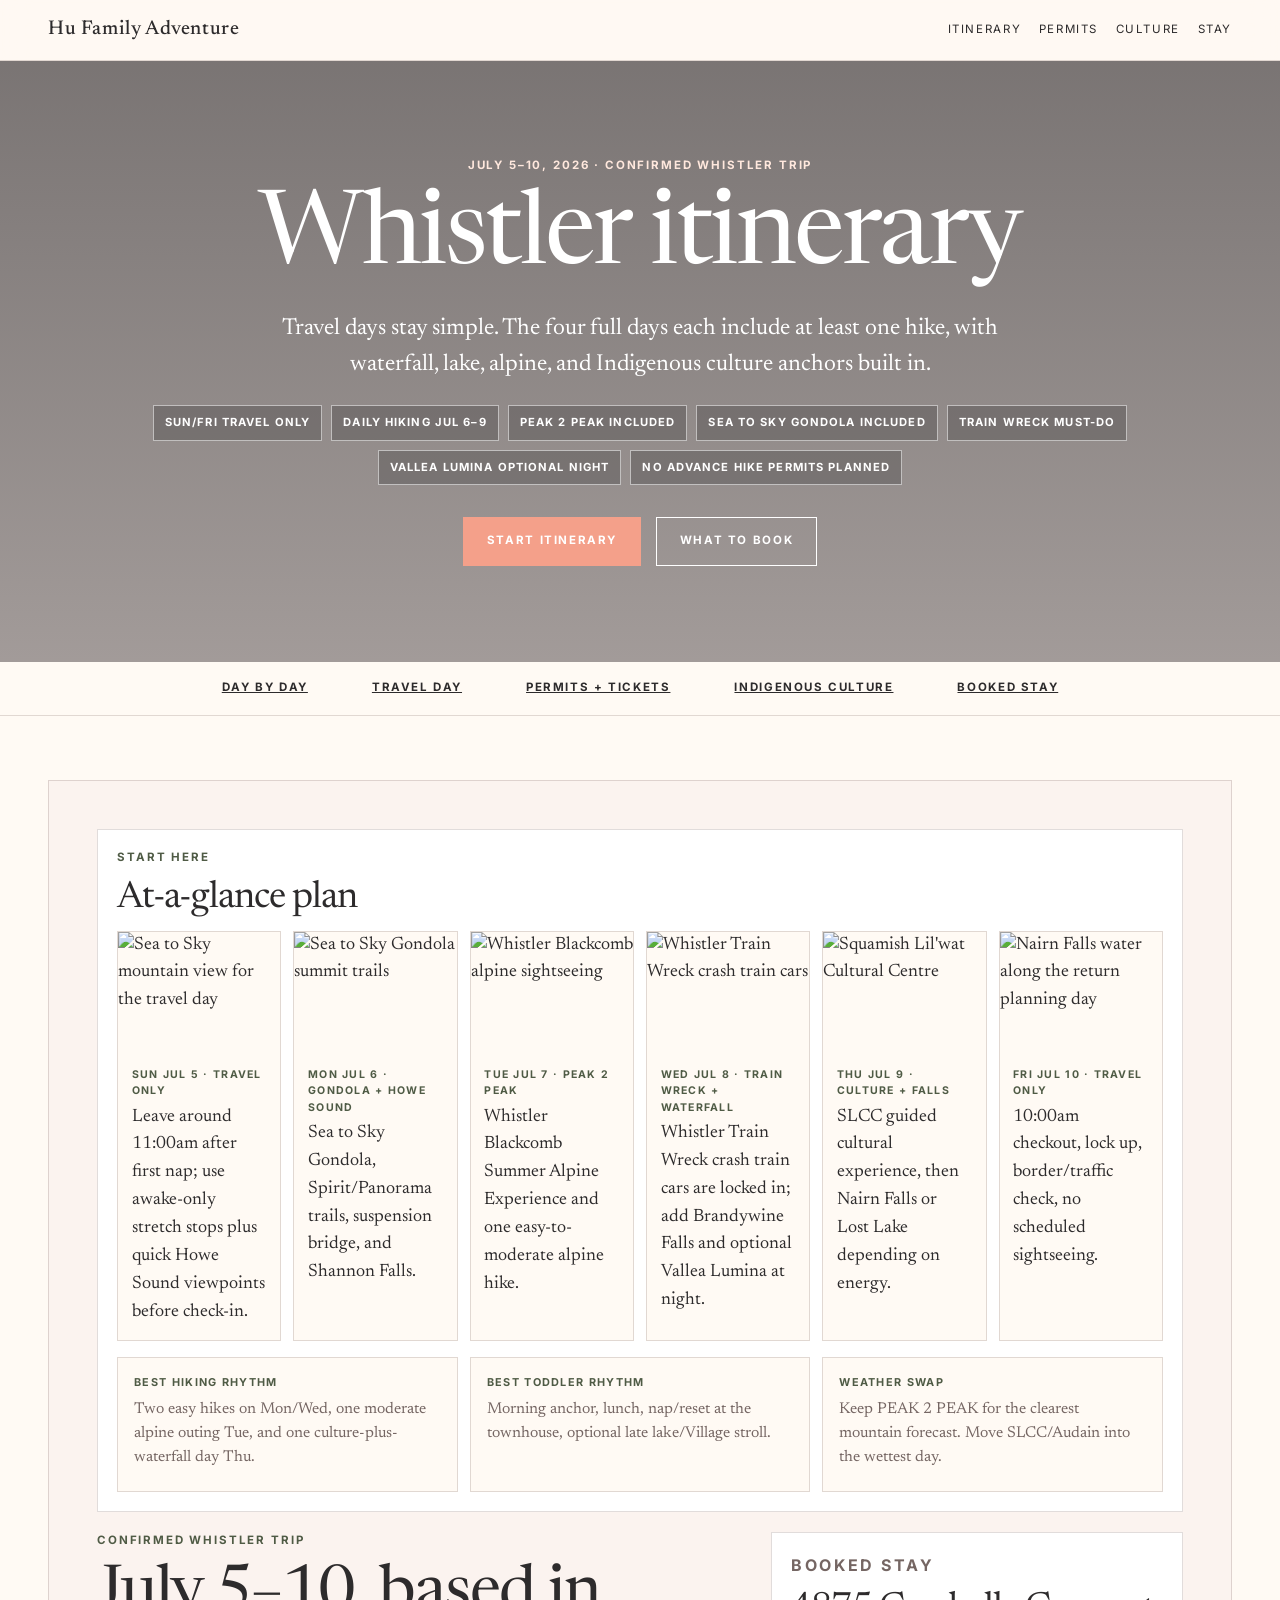
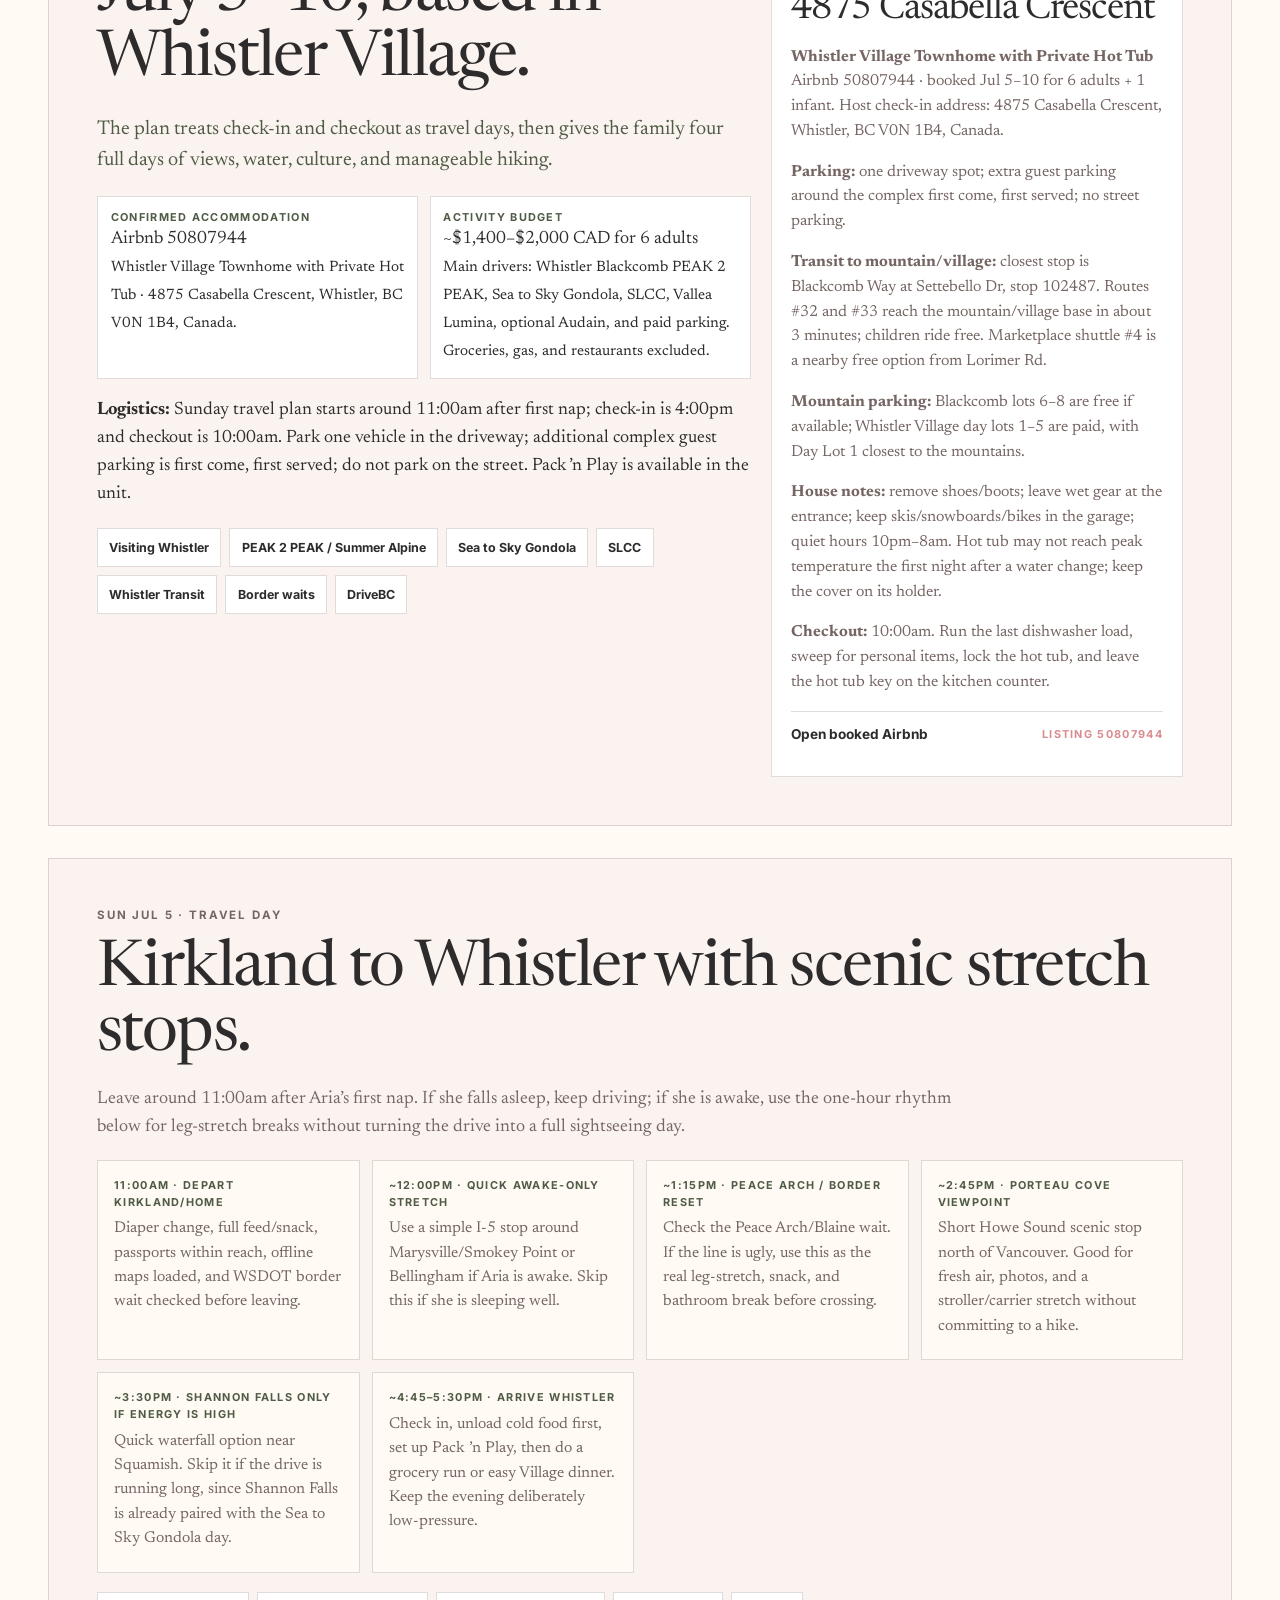
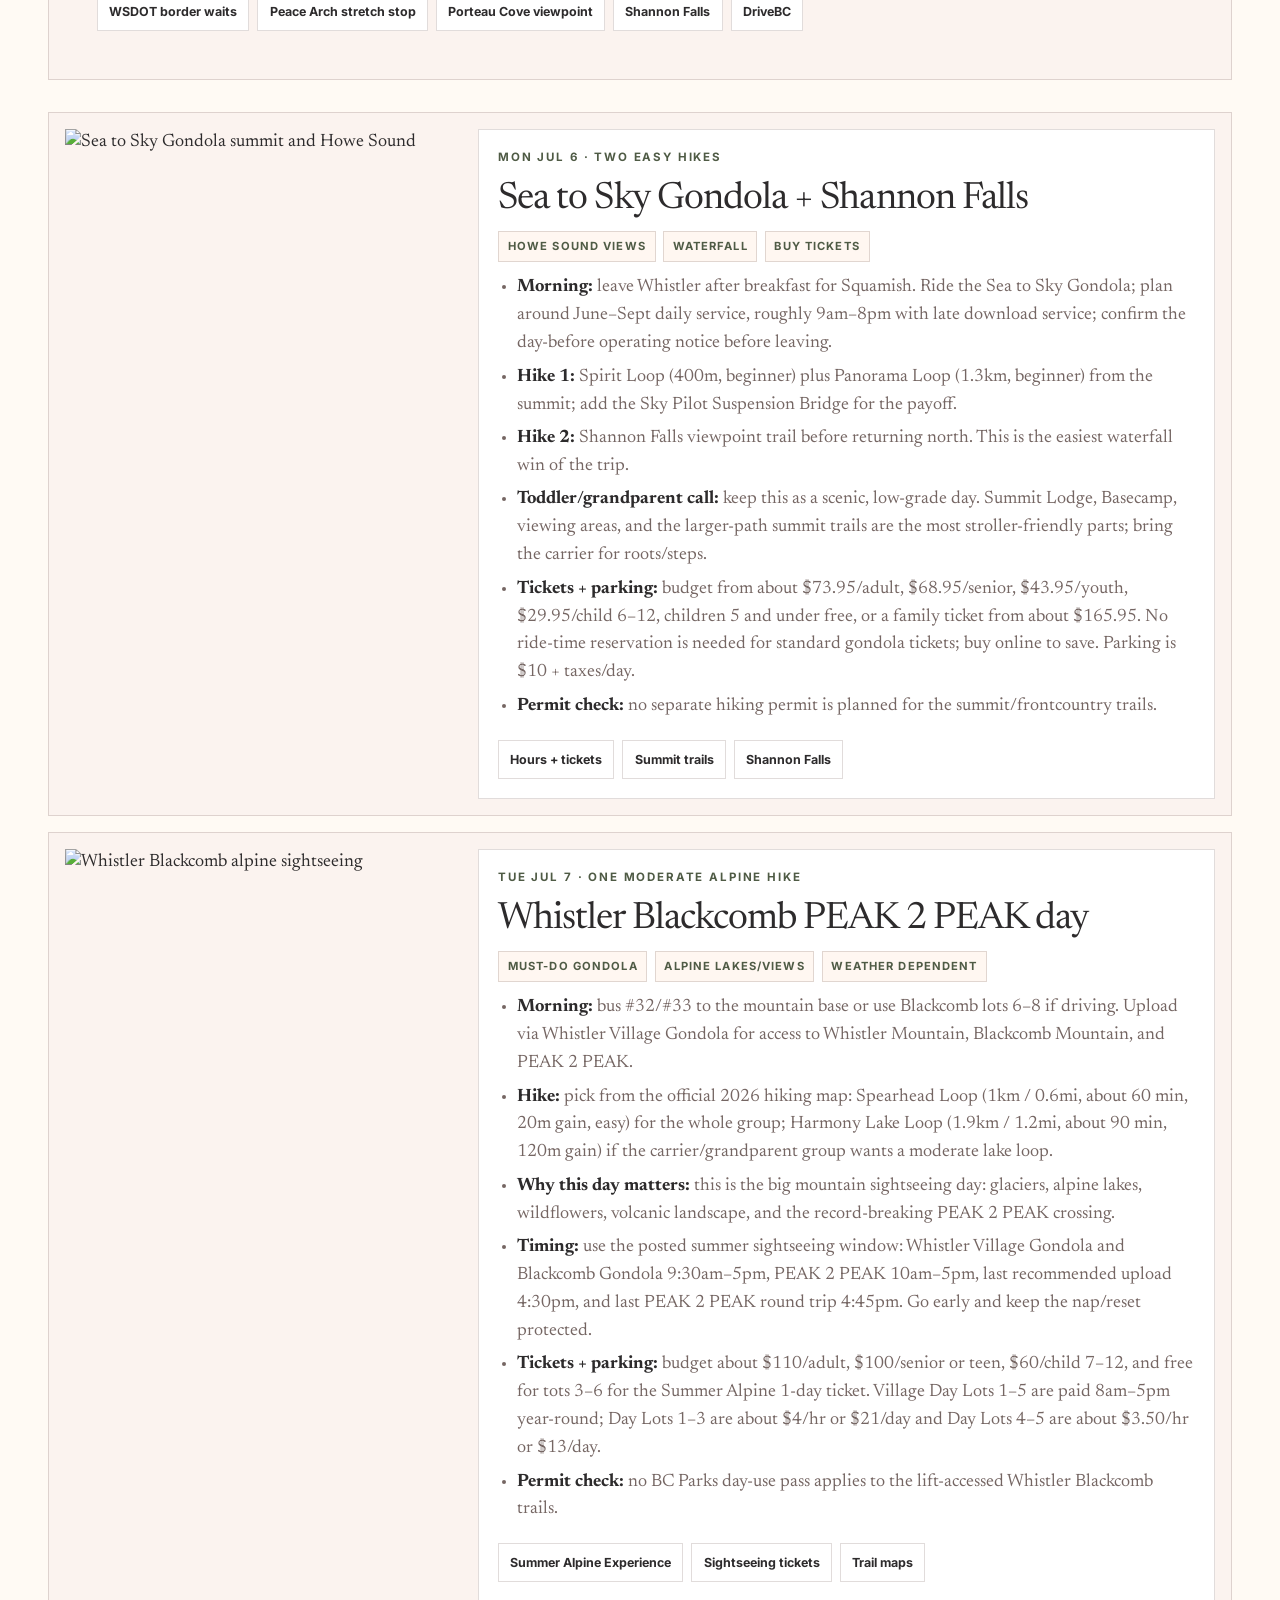
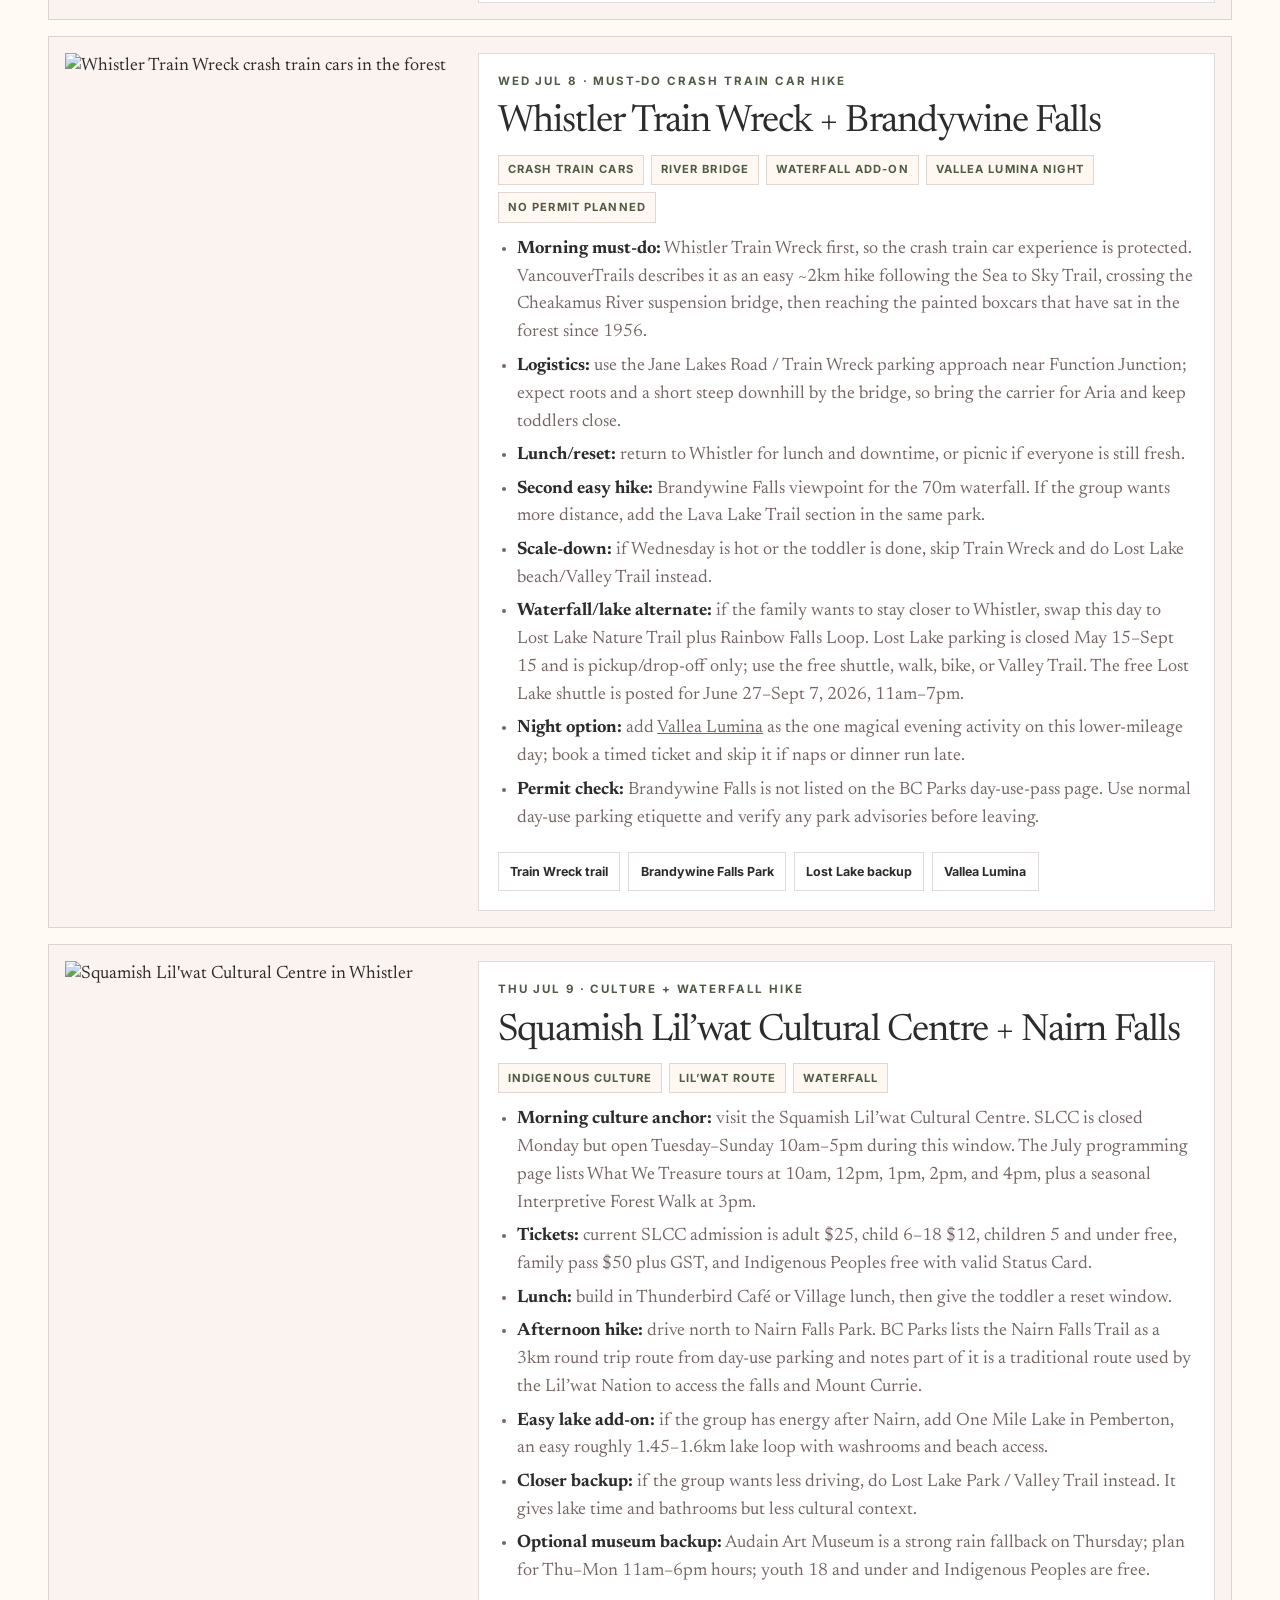
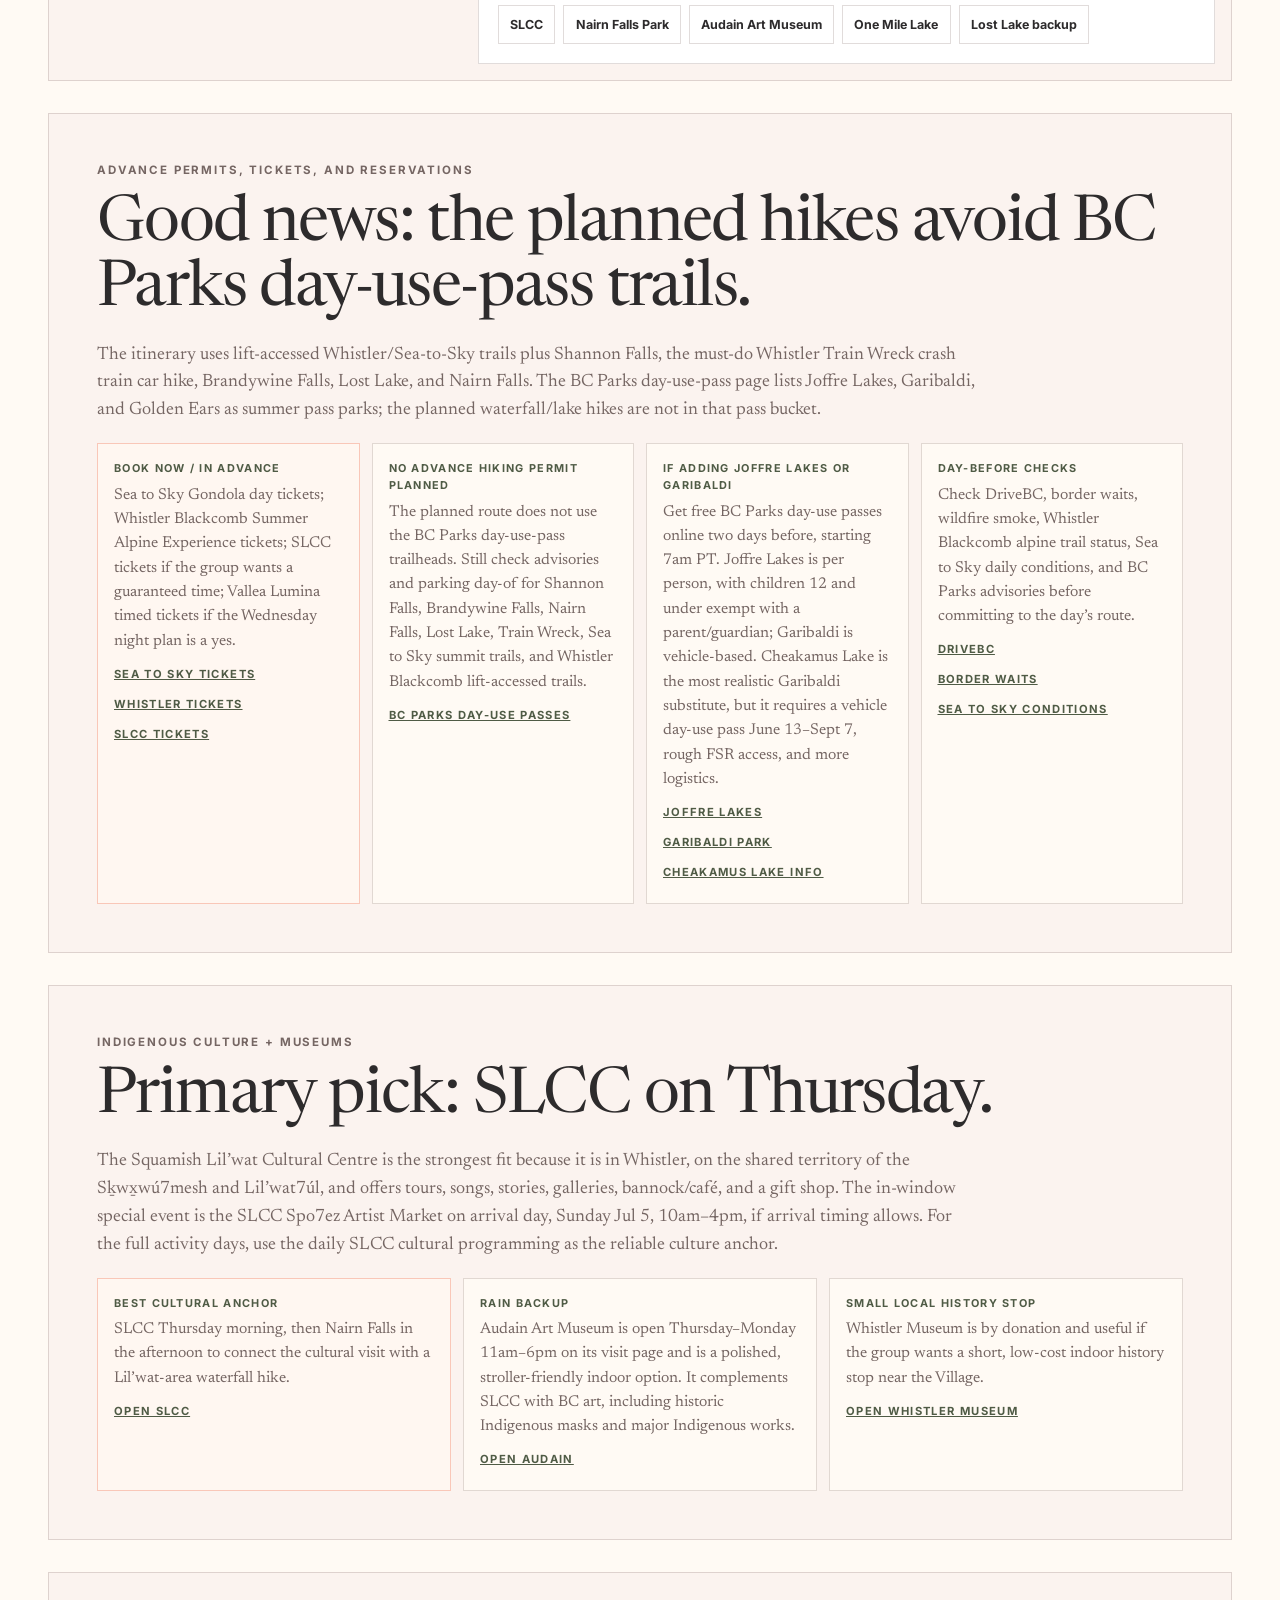
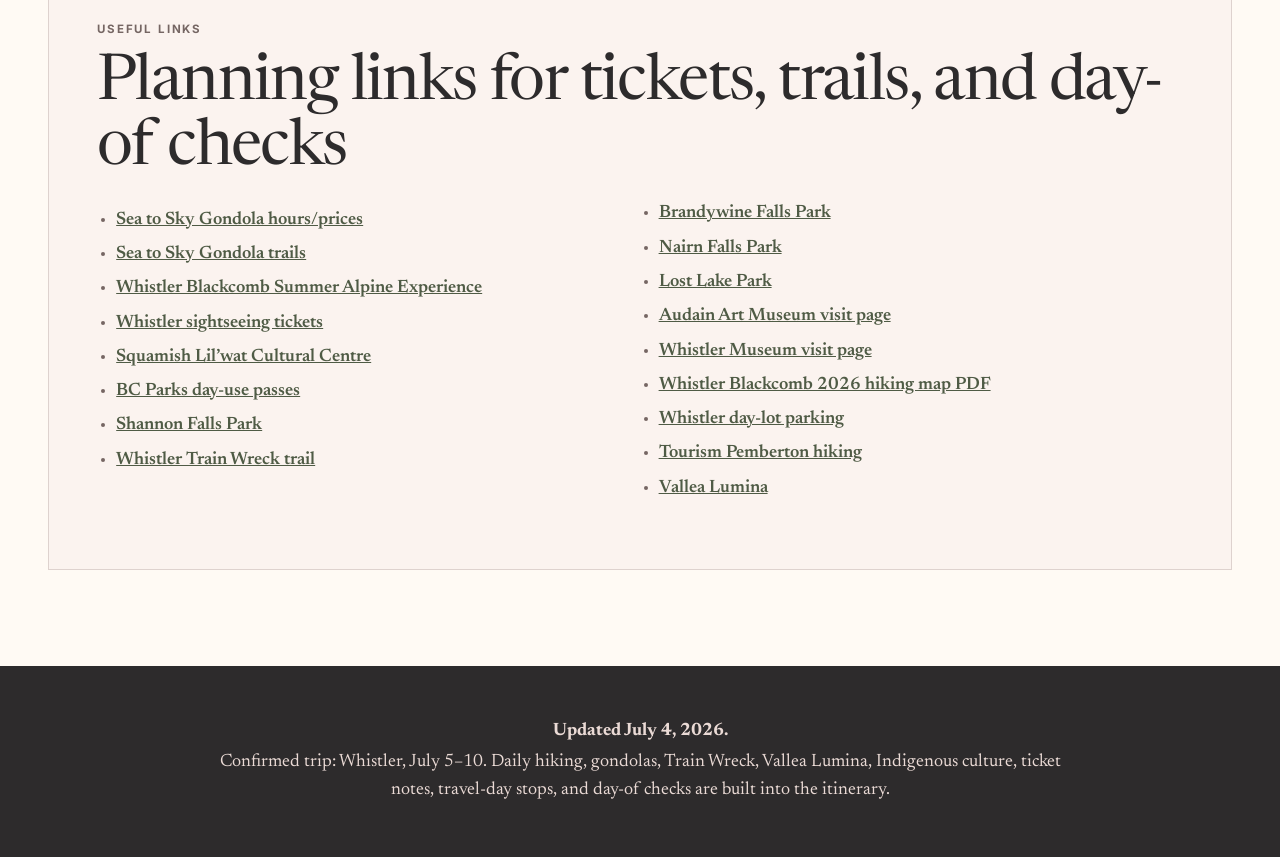
==== commit 63e99590: "Add Vallea Lumina and Whistler travel day" ====
--- a/index.html
+++ b/index.html
@@ -12,8 +12,8 @@
 </head>
 <body>
   <header class="nav"><strong><a href="./">Hu Family Adventure</a></strong><div><a href="#itinerary">Itinerary</a><a href="#permits">Permits</a><a href="#culture">Culture</a><a href="#stay">Stay</a></div></header>
-  <section class="hero"><div class="hero-inner"><p class="eyebrow">July 5–10, 2026 · confirmed Whistler trip</p><h1>Whistler itinerary</h1><p>Travel days stay simple. The four full days each include at least one hike, with waterfall, lake, alpine, and Indigenous culture anchors built in.</p><div class="hero-criteria"><span>Sun/Fri travel only</span><span>Daily hiking Jul 6–9</span><span>PEAK 2 PEAK included</span><span>Sea to Sky Gondola included</span><span>Train Wreck must-do</span><span>No advance hike permits planned</span></div><div class="cta-row"><a class="cta primary" href="#itinerary">Start itinerary</a><a class="cta secondary" href="#permits">What to book</a></div></div></section>
-  <nav class="strip"><a href="#itinerary">Day by day</a><a href="#permits">Permits + tickets</a><a href="#culture">Indigenous culture</a><a href="#stay">Booked stay</a></nav>
+  <section class="hero"><div class="hero-inner"><p class="eyebrow">July 5–10, 2026 · confirmed Whistler trip</p><h1>Whistler itinerary</h1><p>Travel days stay simple. The four full days each include at least one hike, with waterfall, lake, alpine, and Indigenous culture anchors built in.</p><div class="hero-criteria"><span>Sun/Fri travel only</span><span>Daily hiking Jul 6–9</span><span>PEAK 2 PEAK included</span><span>Sea to Sky Gondola included</span><span>Train Wreck must-do</span><span>Vallea Lumina optional night</span><span>No advance hike permits planned</span></div><div class="cta-row"><a class="cta primary" href="#itinerary">Start itinerary</a><a class="cta secondary" href="#permits">What to book</a></div></div></section>
+  <nav class="strip"><a href="#itinerary">Day by day</a><a href="#travel-day">Travel day</a><a href="#permits">Permits + tickets</a><a href="#culture">Indigenous culture</a><a href="#stay">Booked stay</a></nav>
   <main>
     <div class="details-wrap" id="details">
       <section class="destination-detail" id="overview">
@@ -21,10 +21,10 @@
           <p class="eyebrow">Start here</p>
           <h3>At-a-glance plan</h3>
           <ol>
-            <li><a href="https://wsdot.com/travel/real-time/border-crossings" target="_blank" rel="noopener"><img src="https://www.seatoskygondola.com/site/assets/files/1/sea_to_sky_gonodola_summers.jpg" alt="Sea to Sky mountain view for the travel day"><span class="day-card-copy"><strong>Sun Jul 5 · travel only</strong>Drive to Whistler, check border + DriveBC, grocery stop, 4:00pm check-in, easy Village walk only.</span></a></li>
+            <li><a href="https://wsdot.com/travel/real-time/border-crossings" target="_blank" rel="noopener"><img src="https://www.seatoskygondola.com/site/assets/files/1/sea_to_sky_gonodola_summers.jpg" alt="Sea to Sky mountain view for the travel day"><span class="day-card-copy"><strong>Sun Jul 5 · travel only</strong>Leave around 11:00am after first nap; use awake-only stretch stops plus quick Howe Sound viewpoints before check-in.</span></a></li>
             <li><a href="https://www.seatoskygondola.com/trails/" target="_blank" rel="noopener"><img src="https://www.seatoskygondola.com/site/assets/files/1/sea_to_sky_gonodola_summers.jpg" alt="Sea to Sky Gondola summit trails"><span class="day-card-copy"><strong>Mon Jul 6 · gondola + Howe Sound</strong>Sea to Sky Gondola, Spirit/Panorama trails, suspension bridge, and Shannon Falls.</span></a></li>
             <li><a href="https://www.whistlerblackcomb.com/explore-the-resort/activities-and-events/summer-activities/summer-alpine-experience.aspx" target="_blank" rel="noopener"><img src="https://www.whistler.ca/wp-content/uploads/2024/06/DJI_0183.jpg.webp" alt="Whistler Blackcomb alpine sightseeing"><span class="day-card-copy"><strong>Tue Jul 7 · PEAK 2 PEAK</strong>Whistler Blackcomb Summer Alpine Experience and one easy-to-moderate alpine hike.</span></a></li>
-            <li><a href="https://www.vancouvertrails.com/trails/whistler-train-wreck/" target="_blank" rel="noopener"><img src="https://www.vancouvertrails.com/images/hikes/whistler-train-wreck.jpg" alt="Whistler Train Wreck crash train cars"><span class="day-card-copy"><strong>Wed Jul 8 · Train Wreck + waterfall</strong>Whistler Train Wreck crash train cars are locked in; add Brandywine Falls for the waterfall view.</span></a></li>
+            <li><a href="https://www.vancouvertrails.com/trails/whistler-train-wreck/" target="_blank" rel="noopener"><img src="https://www.vancouvertrails.com/images/hikes/whistler-train-wreck.jpg" alt="Whistler Train Wreck crash train cars"><span class="day-card-copy"><strong>Wed Jul 8 · Train Wreck + waterfall</strong>Whistler Train Wreck crash train cars are locked in; add Brandywine Falls and optional Vallea Lumina at night.</span></a></li>
             <li><a href="https://slcc.ca/" target="_blank" rel="noopener"><img src="https://slcc.ca/wp-content/uploads/2026/04/SLCC_Summer_July_2023_Drone_RDI2023-WEB-10.webp" alt="Squamish Lil'wat Cultural Centre"><span class="day-card-copy"><strong>Thu Jul 9 · culture + falls</strong>SLCC guided cultural experience, then Nairn Falls or Lost Lake depending on energy.</span></a></li>
             <li><a href="https://www.drivebc.ca/" target="_blank" rel="noopener"><img src="https://nrs.objectstore.gov.bc.ca/kuwyyf/nairn_falls_RS_3781_e343fe6dc2.jpg" alt="Nairn Falls water along the return planning day"><span class="day-card-copy"><strong>Fri Jul 10 · travel only</strong>10:00am checkout, lock up, border/traffic check, no scheduled sightseeing.</span></a></li>
           </ol>
@@ -34,8 +34,8 @@
           <p class="eyebrow">Confirmed Whistler trip</p>
           <h2>July 5–10, based in Whistler Village.</h2>
           <p class="lead">The plan treats check-in and checkout as travel days, then gives the family four full days of views, water, culture, and manageable hiking.</p>
-          <div class="cost-box"><div><strong>Confirmed accommodation</strong>Airbnb 50807944<br><small>Whistler Village Townhome with Private Hot Tub · 4875 Casabella Crescent, Whistler, BC V0N 1B4, Canada.</small></div><div><strong>Activity budget</strong>~$1,250–$1,750 CAD for 6 adults<br><small>Main drivers: Whistler Blackcomb PEAK 2 PEAK, Sea to Sky Gondola, SLCC, optional Audain/Vallea Lumina, and paid parking. Groceries, gas, and restaurants excluded.</small></div></div>
-          <p><strong>Logistics:</strong> check-in is 4:00pm; checkout is 10:00am. Park one vehicle in the driveway; additional complex guest parking is first come, first served; do not park on the street. Pack ’n Play is available in the unit.</p>
+          <div class="cost-box"><div><strong>Confirmed accommodation</strong>Airbnb 50807944<br><small>Whistler Village Townhome with Private Hot Tub · 4875 Casabella Crescent, Whistler, BC V0N 1B4, Canada.</small></div><div><strong>Activity budget</strong>~$1,400–$2,000 CAD for 6 adults<br><small>Main drivers: Whistler Blackcomb PEAK 2 PEAK, Sea to Sky Gondola, SLCC, Vallea Lumina, optional Audain, and paid parking. Groceries, gas, and restaurants excluded.</small></div></div>
+          <p><strong>Logistics:</strong> Sunday travel plan starts around 11:00am after first nap; check-in is 4:00pm and checkout is 10:00am. Park one vehicle in the driveway; additional complex guest parking is first come, first served; do not park on the street. Pack ’n Play is available in the unit.</p>
           <div class="anchor-links"><a href="https://www.whistler.ca/visiting-whistler/" target="_blank" rel="noopener">Visiting Whistler</a><a href="https://www.whistlerblackcomb.com/explore-the-resort/activities-and-events/summer-activities/summer-alpine-experience.aspx" target="_blank" rel="noopener">PEAK 2 PEAK / Summer Alpine</a><a href="https://www.seatoskygondola.com/" target="_blank" rel="noopener">Sea to Sky Gondola</a><a href="https://slcc.ca/" target="_blank" rel="noopener">SLCC</a><a href="https://www.bctransit.com/whistler" target="_blank" rel="noopener">Whistler Transit</a><a href="https://wsdot.com/travel/real-time/border-crossings" target="_blank" rel="noopener">Border waits</a><a href="https://www.drivebc.ca/" target="_blank" rel="noopener">DriveBC</a></div>
         </div>
         <div class="lodging-panel" id="stay">
@@ -51,22 +51,26 @@
         </div>
       </section>
 
+
+
+      <section class="section-block" id="travel-day"><p class="eyebrow">Sun Jul 5 · travel day</p><h2>Kirkland to Whistler with scenic stretch stops.</h2><p>Leave around 11:00am after Aria’s first nap. If she falls asleep, keep driving; if she is awake, use the one-hour rhythm below for leg-stretch breaks without turning the drive into a full sightseeing day.</p><div class="choice-grid"><div class="choice-card"><strong>11:00am · depart Kirkland/home</strong><p>Diaper change, full feed/snack, passports within reach, offline maps loaded, and WSDOT border wait checked before leaving.</p></div><div class="choice-card"><strong>~12:00pm · quick awake-only stretch</strong><p>Use a simple I-5 stop around Marysville/Smokey Point or Bellingham if Aria is awake. Skip this if she is sleeping well.</p></div><div class="choice-card"><strong>~1:15pm · Peace Arch / border reset</strong><p>Check the Peace Arch/Blaine wait. If the line is ugly, use this as the real leg-stretch, snack, and bathroom break before crossing.</p></div><div class="choice-card"><strong>~2:45pm · Porteau Cove viewpoint</strong><p>Short Howe Sound scenic stop north of Vancouver. Good for fresh air, photos, and a stroller/carrier stretch without committing to a hike.</p></div><div class="choice-card"><strong>~3:30pm · Shannon Falls only if energy is high</strong><p>Quick waterfall option near Squamish. Skip it if the drive is running long, since Shannon Falls is already paired with the Sea to Sky Gondola day.</p></div><div class="choice-card"><strong>~4:45–5:30pm · arrive Whistler</strong><p>Check in, unload cold food first, set up Pack ’n Play, then do a grocery run or easy Village dinner. Keep the evening deliberately low-pressure.</p></div></div><div class="anchor-links"><a href="https://wsdot.com/travel/real-time/border-crossings" target="_blank" rel="noopener">WSDOT border waits</a><a href="https://parks.wa.gov/find-parks/state-parks/peace-arch-historical-state-park" target="_blank" rel="noopener">Peace Arch stretch stop</a><a href="https://bcparks.ca/porteau-cove-park/" target="_blank" rel="noopener">Porteau Cove viewpoint</a><a href="https://bcparks.ca/shannon-falls-park/" target="_blank" rel="noopener">Shannon Falls</a><a href="https://www.drivebc.ca/" target="_blank" rel="noopener">DriveBC</a></div></section>
+
       <section class="itinerary-grid" aria-label="Detailed day-by-day itinerary">
         <article class="day-detail"><img src="https://www.seatoskygondola.com/site/assets/files/1/sea_to_sky_gonodola_summers.jpg" alt="Sea to Sky Gondola summit and Howe Sound"><div class="day-copy"><p class="eyebrow">Mon Jul 6 · two easy hikes</p><h3>Sea to Sky Gondola + Shannon Falls</h3><div class="tag-row"><span>Howe Sound views</span><span>Waterfall</span><span>Buy tickets</span></div><ul><li><strong>Morning:</strong> leave Whistler after breakfast for Squamish. Ride the Sea to Sky Gondola; plan around June–Sept daily service, roughly 9am–8pm with late download service; confirm the day-before operating notice before leaving.</li><li><strong>Hike 1:</strong> Spirit Loop (400m, beginner) plus Panorama Loop (1.3km, beginner) from the summit; add the Sky Pilot Suspension Bridge for the payoff.</li><li><strong>Hike 2:</strong> Shannon Falls viewpoint trail before returning north. This is the easiest waterfall win of the trip.</li><li><strong>Toddler/grandparent call:</strong> keep this as a scenic, low-grade day. Summit Lodge, Basecamp, viewing areas, and the larger-path summit trails are the most stroller-friendly parts; bring the carrier for roots/steps.</li><li><strong>Tickets + parking:</strong> budget from about $73.95/adult, $68.95/senior, $43.95/youth, $29.95/child 6–12, children 5 and under free, or a family ticket from about $165.95. No ride-time reservation is needed for standard gondola tickets; buy online to save. Parking is $10 + taxes/day.</li><li><strong>Permit check:</strong> no separate hiking permit is planned for the summit/frontcountry trails.</li></ul><div class="anchor-links"><a href="https://www.seatoskygondola.com/hours-and-prices/" target="_blank" rel="noopener">Hours + tickets</a><a href="https://www.seatoskygondola.com/trails/" target="_blank" rel="noopener">Summit trails</a><a href="https://bcparks.ca/shannon-falls-park/" target="_blank" rel="noopener">Shannon Falls</a></div></div></article>
         <article class="day-detail"><img src="https://www.whistler.ca/wp-content/uploads/2024/06/DJI_0183.jpg.webp" alt="Whistler Blackcomb alpine sightseeing"><div class="day-copy"><p class="eyebrow">Tue Jul 7 · one moderate alpine hike</p><h3>Whistler Blackcomb PEAK 2 PEAK day</h3><div class="tag-row"><span>Must-do gondola</span><span>Alpine lakes/views</span><span>Weather dependent</span></div><ul><li><strong>Morning:</strong> bus #32/#33 to the mountain base or use Blackcomb lots 6–8 if driving. Upload via Whistler Village Gondola for access to Whistler Mountain, Blackcomb Mountain, and PEAK 2 PEAK.</li><li><strong>Hike:</strong> pick from the official 2026 hiking map: Spearhead Loop (1km / 0.6mi, about 60 min, 20m gain, easy) for the whole group; Harmony Lake Loop (1.9km / 1.2mi, about 90 min, 120m gain) if the carrier/grandparent group wants a moderate lake loop.</li><li><strong>Why this day matters:</strong> this is the big mountain sightseeing day: glaciers, alpine lakes, wildflowers, volcanic landscape, and the record-breaking PEAK 2 PEAK crossing.</li><li><strong>Timing:</strong> use the posted summer sightseeing window: Whistler Village Gondola and Blackcomb Gondola 9:30am–5pm, PEAK 2 PEAK 10am–5pm, last recommended upload 4:30pm, and last PEAK 2 PEAK round trip 4:45pm. Go early and keep the nap/reset protected.</li><li><strong>Tickets + parking:</strong> budget about $110/adult, $100/senior or teen, $60/child 7–12, and free for tots 3–6 for the Summer Alpine 1-day ticket. Village Day Lots 1–5 are paid 8am–5pm year-round; Day Lots 1–3 are about $4/hr or $21/day and Day Lots 4–5 are about $3.50/hr or $13/day.</li><li><strong>Permit check:</strong> no BC Parks day-use pass applies to the lift-accessed Whistler Blackcomb trails.</li></ul><div class="anchor-links"><a href="https://www.whistlerblackcomb.com/explore-the-resort/activities-and-events/summer-activities/summer-alpine-experience.aspx" target="_blank" rel="noopener">Summer Alpine Experience</a><a href="https://www.whistlerblackcomb.com/plan-your-trip/lift-access/summer-sightsee-tickets.aspx" target="_blank" rel="noopener">Sightseeing tickets</a><a href="https://www.whistlerblackcomb.com/the-mountain/about-the-mountain/trail-maps.aspx" target="_blank" rel="noopener">Trail maps</a></div></div></article>
-        <article class="day-detail"><img src="https://www.vancouvertrails.com/images/hikes/whistler-train-wreck.jpg" alt="Whistler Train Wreck crash train cars in the forest"><div class="day-copy"><p class="eyebrow">Wed Jul 8 · must-do crash train car hike</p><h3>Whistler Train Wreck + Brandywine Falls</h3><div class="tag-row"><span>Crash train cars</span><span>River bridge</span><span>Waterfall add-on</span><span>No permit planned</span></div><ul><li><strong>Morning must-do:</strong> Whistler Train Wreck first, so the crash train car experience is protected. VancouverTrails describes it as an easy ~2km hike following the Sea to Sky Trail, crossing the Cheakamus River suspension bridge, then reaching the painted boxcars that have sat in the forest since 1956.</li><li><strong>Logistics:</strong> use the Jane Lakes Road / Train Wreck parking approach near Function Junction; expect roots and a short steep downhill by the bridge, so bring the carrier for Aria and keep toddlers close.</li><li><strong>Lunch/reset:</strong> return to Whistler for lunch and downtime, or picnic if everyone is still fresh.</li><li><strong>Second easy hike:</strong> Brandywine Falls viewpoint for the 70m waterfall. If the group wants more distance, add the Lava Lake Trail section in the same park.</li><li><strong>Scale-down:</strong> if Wednesday is hot or the toddler is done, skip Train Wreck and do Lost Lake beach/Valley Trail instead.</li><li><strong>Waterfall/lake alternate:</strong> if the family wants to stay closer to Whistler, swap this day to Lost Lake Nature Trail plus Rainbow Falls Loop. Lost Lake parking is closed May 15–Sept 15 and is pickup/drop-off only; use the free shuttle, walk, bike, or Valley Trail. The free Lost Lake shuttle is posted for June 27–Sept 7, 2026, 11am–7pm.</li><li><strong>Permit check:</strong> Brandywine Falls is not listed on the BC Parks day-use-pass page. Use normal day-use parking etiquette and verify any park advisories before leaving.</li></ul><div class="anchor-links"><a href="https://www.vancouvertrails.com/trails/whistler-train-wreck/" target="_blank" rel="noopener">Train Wreck trail</a><a href="https://bcparks.ca/brandywine-falls-park/" target="_blank" rel="noopener">Brandywine Falls Park</a><a href="https://www.whistler.ca/parks-recreation-culture/parks/lost-lake-park/" target="_blank" rel="noopener">Lost Lake backup</a></div></div></article>
+        <article class="day-detail"><img src="https://www.vancouvertrails.com/images/hikes/whistler-train-wreck.jpg" alt="Whistler Train Wreck crash train cars in the forest"><div class="day-copy"><p class="eyebrow">Wed Jul 8 · must-do crash train car hike</p><h3>Whistler Train Wreck + Brandywine Falls</h3><div class="tag-row"><span>Crash train cars</span><span>River bridge</span><span>Waterfall add-on</span><span>Vallea Lumina night</span><span>No permit planned</span></div><ul><li><strong>Morning must-do:</strong> Whistler Train Wreck first, so the crash train car experience is protected. VancouverTrails describes it as an easy ~2km hike following the Sea to Sky Trail, crossing the Cheakamus River suspension bridge, then reaching the painted boxcars that have sat in the forest since 1956.</li><li><strong>Logistics:</strong> use the Jane Lakes Road / Train Wreck parking approach near Function Junction; expect roots and a short steep downhill by the bridge, so bring the carrier for Aria and keep toddlers close.</li><li><strong>Lunch/reset:</strong> return to Whistler for lunch and downtime, or picnic if everyone is still fresh.</li><li><strong>Second easy hike:</strong> Brandywine Falls viewpoint for the 70m waterfall. If the group wants more distance, add the Lava Lake Trail section in the same park.</li><li><strong>Scale-down:</strong> if Wednesday is hot or the toddler is done, skip Train Wreck and do Lost Lake beach/Valley Trail instead.</li><li><strong>Waterfall/lake alternate:</strong> if the family wants to stay closer to Whistler, swap this day to Lost Lake Nature Trail plus Rainbow Falls Loop. Lost Lake parking is closed May 15–Sept 15 and is pickup/drop-off only; use the free shuttle, walk, bike, or Valley Trail. The free Lost Lake shuttle is posted for June 27–Sept 7, 2026, 11am–7pm.</li><li><strong>Night option:</strong> add <a href="https://vallealumina.com/" target="_blank" rel="noopener">Vallea Lumina</a> as the one magical evening activity on this lower-mileage day; book a timed ticket and skip it if naps or dinner run late.</li><li><strong>Permit check:</strong> Brandywine Falls is not listed on the BC Parks day-use-pass page. Use normal day-use parking etiquette and verify any park advisories before leaving.</li></ul><div class="anchor-links"><a href="https://www.vancouvertrails.com/trails/whistler-train-wreck/" target="_blank" rel="noopener">Train Wreck trail</a><a href="https://bcparks.ca/brandywine-falls-park/" target="_blank" rel="noopener">Brandywine Falls Park</a><a href="https://www.whistler.ca/parks-recreation-culture/parks/lost-lake-park/" target="_blank" rel="noopener">Lost Lake backup</a><a href="https://vallealumina.com/" target="_blank" rel="noopener">Vallea Lumina</a></div></div></article>
         <article class="day-detail"><img src="https://slcc.ca/wp-content/uploads/2026/04/SLCC_Summer_July_2023_Drone_RDI2023-WEB-10.webp" alt="Squamish Lil'wat Cultural Centre in Whistler"><div class="day-copy"><p class="eyebrow">Thu Jul 9 · culture + waterfall hike</p><h3>Squamish Lil’wat Cultural Centre + Nairn Falls</h3><div class="tag-row"><span>Indigenous culture</span><span>Lil’wat route</span><span>Waterfall</span></div><ul><li><strong>Morning culture anchor:</strong> visit the Squamish Lil’wat Cultural Centre. SLCC is closed Monday but open Tuesday–Sunday 10am–5pm during this window. The July programming page lists What We Treasure tours at 10am, 12pm, 1pm, 2pm, and 4pm, plus a seasonal Interpretive Forest Walk at 3pm.</li><li><strong>Tickets:</strong> current SLCC admission is adult $25, child 6–18 $12, children 5 and under free, family pass $50 plus GST, and Indigenous Peoples free with valid Status Card.</li><li><strong>Lunch:</strong> build in Thunderbird Café or Village lunch, then give the toddler a reset window.</li><li><strong>Afternoon hike:</strong> drive north to Nairn Falls Park. BC Parks lists the Nairn Falls Trail as a 3km round trip route from day-use parking and notes part of it is a traditional route used by the Lil’wat Nation to access the falls and Mount Currie.</li><li><strong>Easy lake add-on:</strong> if the group has energy after Nairn, add One Mile Lake in Pemberton, an easy roughly 1.45–1.6km lake loop with washrooms and beach access.</li><li><strong>Closer backup:</strong> if the group wants less driving, do Lost Lake Park / Valley Trail instead. It gives lake time and bathrooms but less cultural context.</li><li><strong>Optional museum backup:</strong> Audain Art Museum is a strong rain fallback on Thursday; plan for Thu–Mon 11am–6pm hours; youth 18 and under and Indigenous Peoples are free.</li></ul><div class="anchor-links"><a href="https://slcc.ca/" target="_blank" rel="noopener">SLCC</a><a href="https://bcparks.ca/nairn-falls-park/" target="_blank" rel="noopener">Nairn Falls Park</a><a href="https://audainartmuseum.com/visit/" target="_blank" rel="noopener">Audain Art Museum</a><a href="https://www.tourismpembertonbc.com/hiking" target="_blank" rel="noopener">One Mile Lake</a><a href="https://www.whistler.ca/parks-recreation-culture/parks/lost-lake-park/" target="_blank" rel="noopener">Lost Lake backup</a></div></div></article>
       </section>
 
-      <section class="section-block" id="permits"><p class="eyebrow">Advance permits, tickets, and reservations</p><h2>Good news: the planned hikes avoid BC Parks day-use-pass trails.</h2><p>The itinerary uses lift-accessed Whistler/Sea-to-Sky trails plus Shannon Falls, the must-do Whistler Train Wreck crash train car hike, Brandywine Falls, Lost Lake, and Nairn Falls. The BC Parks day-use-pass page lists Joffre Lakes, Garibaldi, and Golden Ears as summer pass parks; the planned waterfall/lake hikes are not in that pass bucket.</p><div class="permit-grid"><div class="permit-card important"><strong>Book now / in advance</strong><p>Sea to Sky Gondola day tickets; Whistler Blackcomb Summer Alpine Experience tickets; SLCC tickets if the group wants a guaranteed time.</p><a href="https://www.seatoskygondola.com/hours-and-prices/" target="_blank" rel="noopener">Sea to Sky tickets</a><br><a href="https://www.whistlerblackcomb.com/plan-your-trip/lift-access/summer-sightsee-tickets.aspx" target="_blank" rel="noopener">Whistler tickets</a><br><a href="https://slcc.ca/" target="_blank" rel="noopener">SLCC tickets</a></div><div class="permit-card"><strong>No advance hiking permit planned</strong><p>The planned route does not use the BC Parks day-use-pass trailheads. Still check advisories and parking day-of for Shannon Falls, Brandywine Falls, Nairn Falls, Lost Lake, Train Wreck, Sea to Sky summit trails, and Whistler Blackcomb lift-accessed trails.</p><a href="https://bcparks.ca/reservations/day-use-passes/" target="_blank" rel="noopener">BC Parks day-use passes</a></div><div class="permit-card"><strong>If adding Joffre Lakes or Garibaldi</strong><p>Get free BC Parks day-use passes online two days before, starting 7am PT. Joffre Lakes is per person, with children 12 and under exempt with a parent/guardian; Garibaldi is vehicle-based. Cheakamus Lake is the most realistic Garibaldi substitute, but it requires a vehicle day-use pass June 13–Sept 7, rough FSR access, and more logistics.</p><a href="https://bcparks.ca/joffre-lakes-park/" target="_blank" rel="noopener">Joffre Lakes</a><br><a href="https://bcparks.ca/garibaldi-park/" target="_blank" rel="noopener">Garibaldi Park</a><br><a href="https://www.vancouvertrails.com/trails/cheakamus-lake/" target="_blank" rel="noopener">Cheakamus Lake info</a></div><div class="permit-card"><strong>Day-before checks</strong><p>Check DriveBC, border waits, wildfire smoke, Whistler Blackcomb alpine trail status, Sea to Sky daily conditions, and BC Parks advisories before committing to the day’s route.</p><a href="https://www.drivebc.ca/" target="_blank" rel="noopener">DriveBC</a><br><a href="https://wsdot.com/travel/real-time/border-crossings" target="_blank" rel="noopener">Border waits</a><br><a href="https://www.seatoskygondola.com/daily-conditions/" target="_blank" rel="noopener">Sea to Sky conditions</a></div></div></section>
+      <section class="section-block" id="permits"><p class="eyebrow">Advance permits, tickets, and reservations</p><h2>Good news: the planned hikes avoid BC Parks day-use-pass trails.</h2><p>The itinerary uses lift-accessed Whistler/Sea-to-Sky trails plus Shannon Falls, the must-do Whistler Train Wreck crash train car hike, Brandywine Falls, Lost Lake, and Nairn Falls. The BC Parks day-use-pass page lists Joffre Lakes, Garibaldi, and Golden Ears as summer pass parks; the planned waterfall/lake hikes are not in that pass bucket.</p><div class="permit-grid"><div class="permit-card important"><strong>Book now / in advance</strong><p>Sea to Sky Gondola day tickets; Whistler Blackcomb Summer Alpine Experience tickets; SLCC tickets if the group wants a guaranteed time; Vallea Lumina timed tickets if the Wednesday night plan is a yes.</p><a href="https://www.seatoskygondola.com/hours-and-prices/" target="_blank" rel="noopener">Sea to Sky tickets</a><br><a href="https://www.whistlerblackcomb.com/plan-your-trip/lift-access/summer-sightsee-tickets.aspx" target="_blank" rel="noopener">Whistler tickets</a><br><a href="https://slcc.ca/" target="_blank" rel="noopener">SLCC tickets</a></div><div class="permit-card"><strong>No advance hiking permit planned</strong><p>The planned route does not use the BC Parks day-use-pass trailheads. Still check advisories and parking day-of for Shannon Falls, Brandywine Falls, Nairn Falls, Lost Lake, Train Wreck, Sea to Sky summit trails, and Whistler Blackcomb lift-accessed trails.</p><a href="https://bcparks.ca/reservations/day-use-passes/" target="_blank" rel="noopener">BC Parks day-use passes</a></div><div class="permit-card"><strong>If adding Joffre Lakes or Garibaldi</strong><p>Get free BC Parks day-use passes online two days before, starting 7am PT. Joffre Lakes is per person, with children 12 and under exempt with a parent/guardian; Garibaldi is vehicle-based. Cheakamus Lake is the most realistic Garibaldi substitute, but it requires a vehicle day-use pass June 13–Sept 7, rough FSR access, and more logistics.</p><a href="https://bcparks.ca/joffre-lakes-park/" target="_blank" rel="noopener">Joffre Lakes</a><br><a href="https://bcparks.ca/garibaldi-park/" target="_blank" rel="noopener">Garibaldi Park</a><br><a href="https://www.vancouvertrails.com/trails/cheakamus-lake/" target="_blank" rel="noopener">Cheakamus Lake info</a></div><div class="permit-card"><strong>Day-before checks</strong><p>Check DriveBC, border waits, wildfire smoke, Whistler Blackcomb alpine trail status, Sea to Sky daily conditions, and BC Parks advisories before committing to the day’s route.</p><a href="https://www.drivebc.ca/" target="_blank" rel="noopener">DriveBC</a><br><a href="https://wsdot.com/travel/real-time/border-crossings" target="_blank" rel="noopener">Border waits</a><br><a href="https://www.seatoskygondola.com/daily-conditions/" target="_blank" rel="noopener">Sea to Sky conditions</a></div></div></section>
 
       <section class="section-block" id="culture"><p class="eyebrow">Indigenous culture + museums</p><h2>Primary pick: SLCC on Thursday.</h2><p>The Squamish Lil’wat Cultural Centre is the strongest fit because it is in Whistler, on the shared territory of the Sḵwx̱wú7mesh and Lil’wat7úl, and offers tours, songs, stories, galleries, bannock/café, and a gift shop. The in-window special event is the SLCC Spo7ez Artist Market on arrival day, Sunday Jul 5, 10am–4pm, if arrival timing allows. For the full activity days, use the daily SLCC cultural programming as the reliable culture anchor.</p><div class="proposal-grid"><div class="proposal-card recommended"><strong>Best cultural anchor</strong><p>SLCC Thursday morning, then Nairn Falls in the afternoon to connect the cultural visit with a Lil’wat-area waterfall hike.</p><a href="https://slcc.ca/" target="_blank" rel="noopener">Open SLCC</a></div><div class="proposal-card"><strong>Rain backup</strong><p>Audain Art Museum is open Thursday–Monday 11am–6pm on its visit page and is a polished, stroller-friendly indoor option. It complements SLCC with BC art, including historic Indigenous masks and major Indigenous works.</p><a href="https://audainartmuseum.com/visit/" target="_blank" rel="noopener">Open Audain</a></div><div class="proposal-card"><strong>Small local history stop</strong><p>Whistler Museum is by donation and useful if the group wants a short, low-cost indoor history stop near the Village.</p><a href="https://whistlermuseum.org/visit/" target="_blank" rel="noopener">Open Whistler Museum</a></div></div></section>
 
-      <section class="section-block" id="links"><p class="eyebrow">Useful links</p><h2>Planning links for tickets, trails, and day-of checks</h2><ul class="helpful-list"><li><a href="https://www.seatoskygondola.com/hours-and-prices/" target="_blank" rel="noopener">Sea to Sky Gondola hours/prices</a></li><li><a href="https://www.seatoskygondola.com/trails/" target="_blank" rel="noopener">Sea to Sky Gondola trails</a></li><li><a href="https://www.whistlerblackcomb.com/explore-the-resort/activities-and-events/summer-activities/summer-alpine-experience.aspx" target="_blank" rel="noopener">Whistler Blackcomb Summer Alpine Experience</a></li><li><a href="https://www.whistlerblackcomb.com/plan-your-trip/lift-access/summer-sightsee-tickets.aspx" target="_blank" rel="noopener">Whistler sightseeing tickets</a></li><li><a href="https://slcc.ca/" target="_blank" rel="noopener">Squamish Lil’wat Cultural Centre</a></li><li><a href="https://bcparks.ca/reservations/day-use-passes/" target="_blank" rel="noopener">BC Parks day-use passes</a></li><li><a href="https://bcparks.ca/shannon-falls-park/" target="_blank" rel="noopener">Shannon Falls Park</a></li><li><a href="https://www.vancouvertrails.com/trails/whistler-train-wreck/" target="_blank" rel="noopener">Whistler Train Wreck trail</a></li><li><a href="https://bcparks.ca/brandywine-falls-park/" target="_blank" rel="noopener">Brandywine Falls Park</a></li><li><a href="https://bcparks.ca/nairn-falls-park/" target="_blank" rel="noopener">Nairn Falls Park</a></li><li><a href="https://www.whistler.ca/parks-recreation-culture/parks/lost-lake-park/" target="_blank" rel="noopener">Lost Lake Park</a></li><li><a href="https://audainartmuseum.com/visit/" target="_blank" rel="noopener">Audain Art Museum visit page</a></li><li><a href="https://whistlermuseum.org/visit/" target="_blank" rel="noopener">Whistler Museum visit page</a></li><li><a href="https://cdn.whistler.com/s3/pdf/maps/whistler-blackcomb-hiking-trail-map-2026.pdf" target="_blank" rel="noopener">Whistler Blackcomb 2026 hiking map PDF</a></li><li><a href="https://www.whistler.ca/transportation/parking/where-to-park-in-whistler/" target="_blank" rel="noopener">Whistler day-lot parking</a></li><li><a href="https://www.tourismpembertonbc.com/hiking" target="_blank" rel="noopener">Tourism Pemberton hiking</a></li></ul></section>
+      <section class="section-block" id="links"><p class="eyebrow">Useful links</p><h2>Planning links for tickets, trails, and day-of checks</h2><ul class="helpful-list"><li><a href="https://www.seatoskygondola.com/hours-and-prices/" target="_blank" rel="noopener">Sea to Sky Gondola hours/prices</a></li><li><a href="https://www.seatoskygondola.com/trails/" target="_blank" rel="noopener">Sea to Sky Gondola trails</a></li><li><a href="https://www.whistlerblackcomb.com/explore-the-resort/activities-and-events/summer-activities/summer-alpine-experience.aspx" target="_blank" rel="noopener">Whistler Blackcomb Summer Alpine Experience</a></li><li><a href="https://www.whistlerblackcomb.com/plan-your-trip/lift-access/summer-sightsee-tickets.aspx" target="_blank" rel="noopener">Whistler sightseeing tickets</a></li><li><a href="https://slcc.ca/" target="_blank" rel="noopener">Squamish Lil’wat Cultural Centre</a></li><li><a href="https://bcparks.ca/reservations/day-use-passes/" target="_blank" rel="noopener">BC Parks day-use passes</a></li><li><a href="https://bcparks.ca/shannon-falls-park/" target="_blank" rel="noopener">Shannon Falls Park</a></li><li><a href="https://www.vancouvertrails.com/trails/whistler-train-wreck/" target="_blank" rel="noopener">Whistler Train Wreck trail</a></li><li><a href="https://bcparks.ca/brandywine-falls-park/" target="_blank" rel="noopener">Brandywine Falls Park</a></li><li><a href="https://bcparks.ca/nairn-falls-park/" target="_blank" rel="noopener">Nairn Falls Park</a></li><li><a href="https://www.whistler.ca/parks-recreation-culture/parks/lost-lake-park/" target="_blank" rel="noopener">Lost Lake Park</a></li><li><a href="https://audainartmuseum.com/visit/" target="_blank" rel="noopener">Audain Art Museum visit page</a></li><li><a href="https://whistlermuseum.org/visit/" target="_blank" rel="noopener">Whistler Museum visit page</a></li><li><a href="https://cdn.whistler.com/s3/pdf/maps/whistler-blackcomb-hiking-trail-map-2026.pdf" target="_blank" rel="noopener">Whistler Blackcomb 2026 hiking map PDF</a></li><li><a href="https://www.whistler.ca/transportation/parking/where-to-park-in-whistler/" target="_blank" rel="noopener">Whistler day-lot parking</a></li><li><a href="https://www.tourismpembertonbc.com/hiking" target="_blank" rel="noopener">Tourism Pemberton hiking</a></li><li><a href="https://vallealumina.com/" target="_blank" rel="noopener">Vallea Lumina</a></li></ul></section>
 
 
     </div>
   </main>
-  <footer><p><strong>Updated July 4, 2026.</strong></p><p>Confirmed trip: Whistler, July 5–10. Daily hiking, gondolas, Train Wreck, Indigenous culture, ticket notes, and day-of checks are built into the itinerary.</p></footer>
+  <footer><p><strong>Updated July 4, 2026.</strong></p><p>Confirmed trip: Whistler, July 5–10. Daily hiking, gondolas, Train Wreck, Vallea Lumina, Indigenous culture, ticket notes, travel-day stops, and day-of checks are built into the itinerary.</p></footer>
 </body>
 </html>
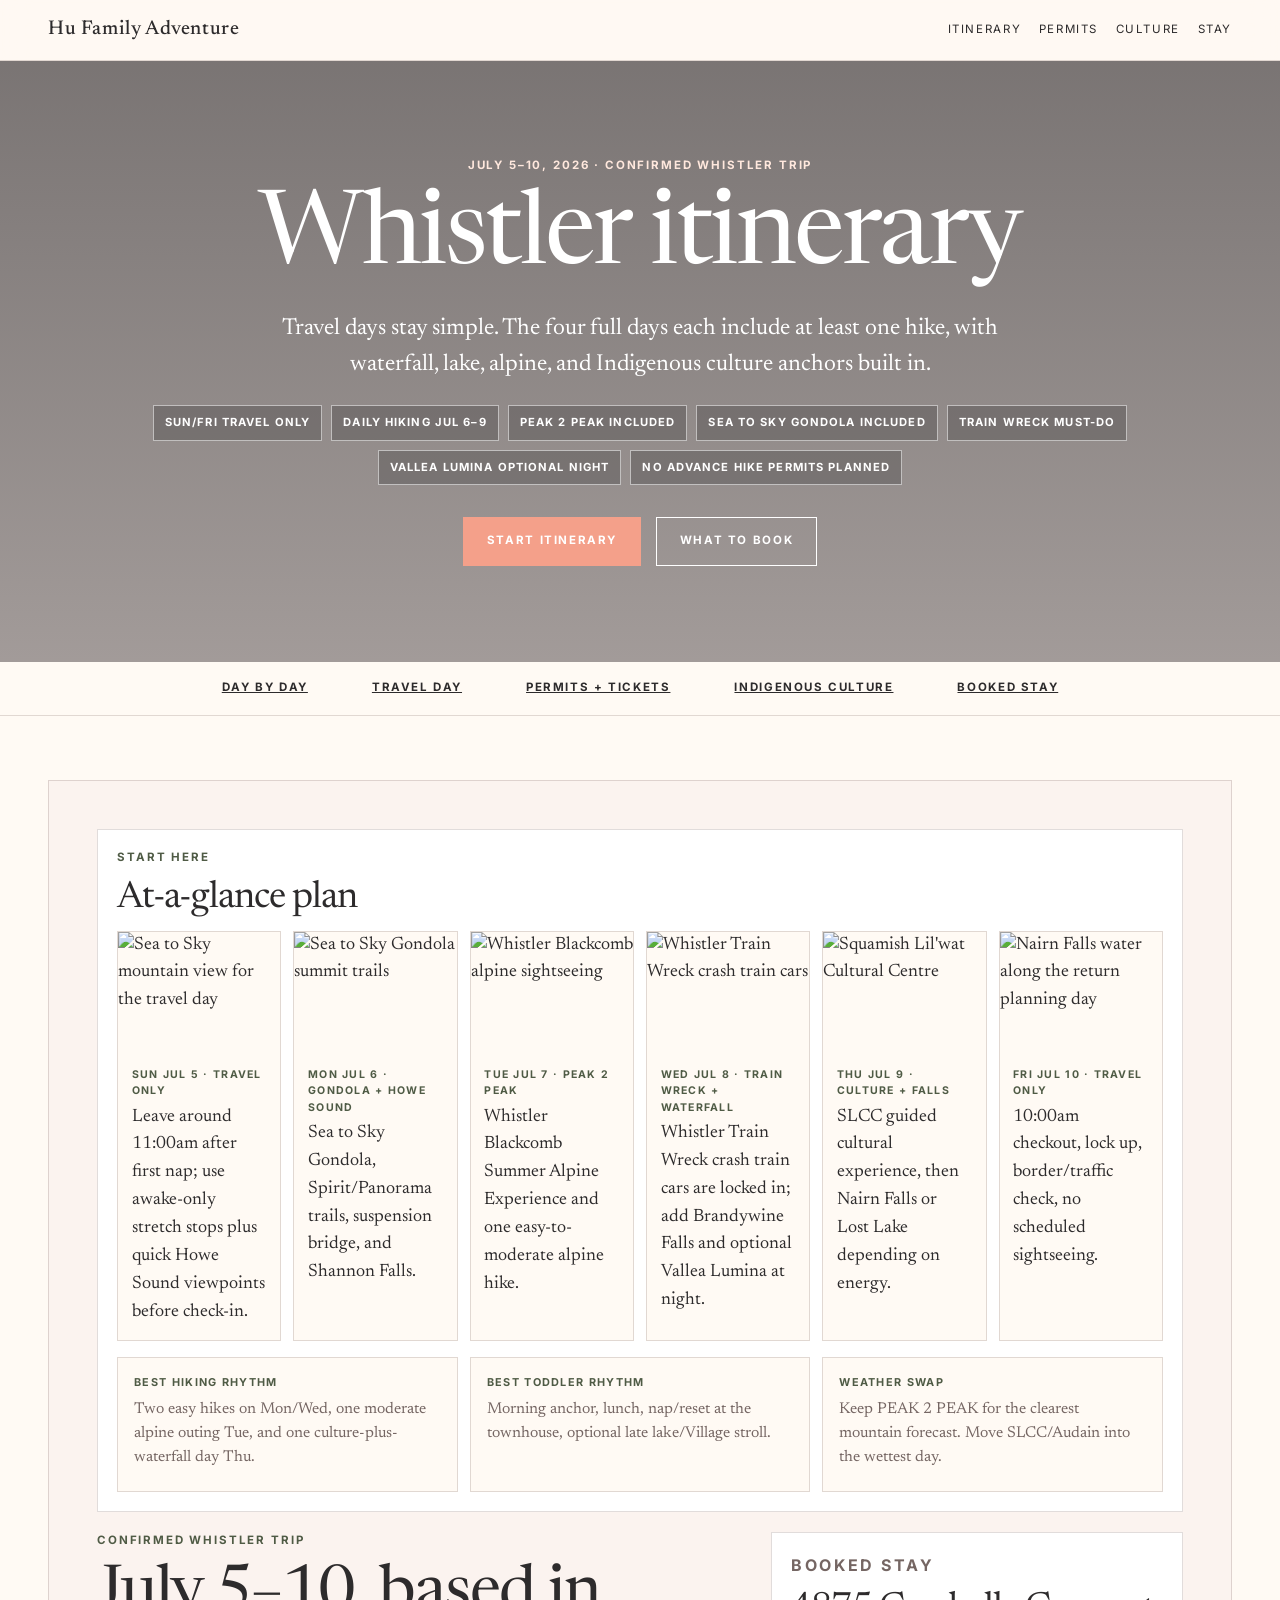
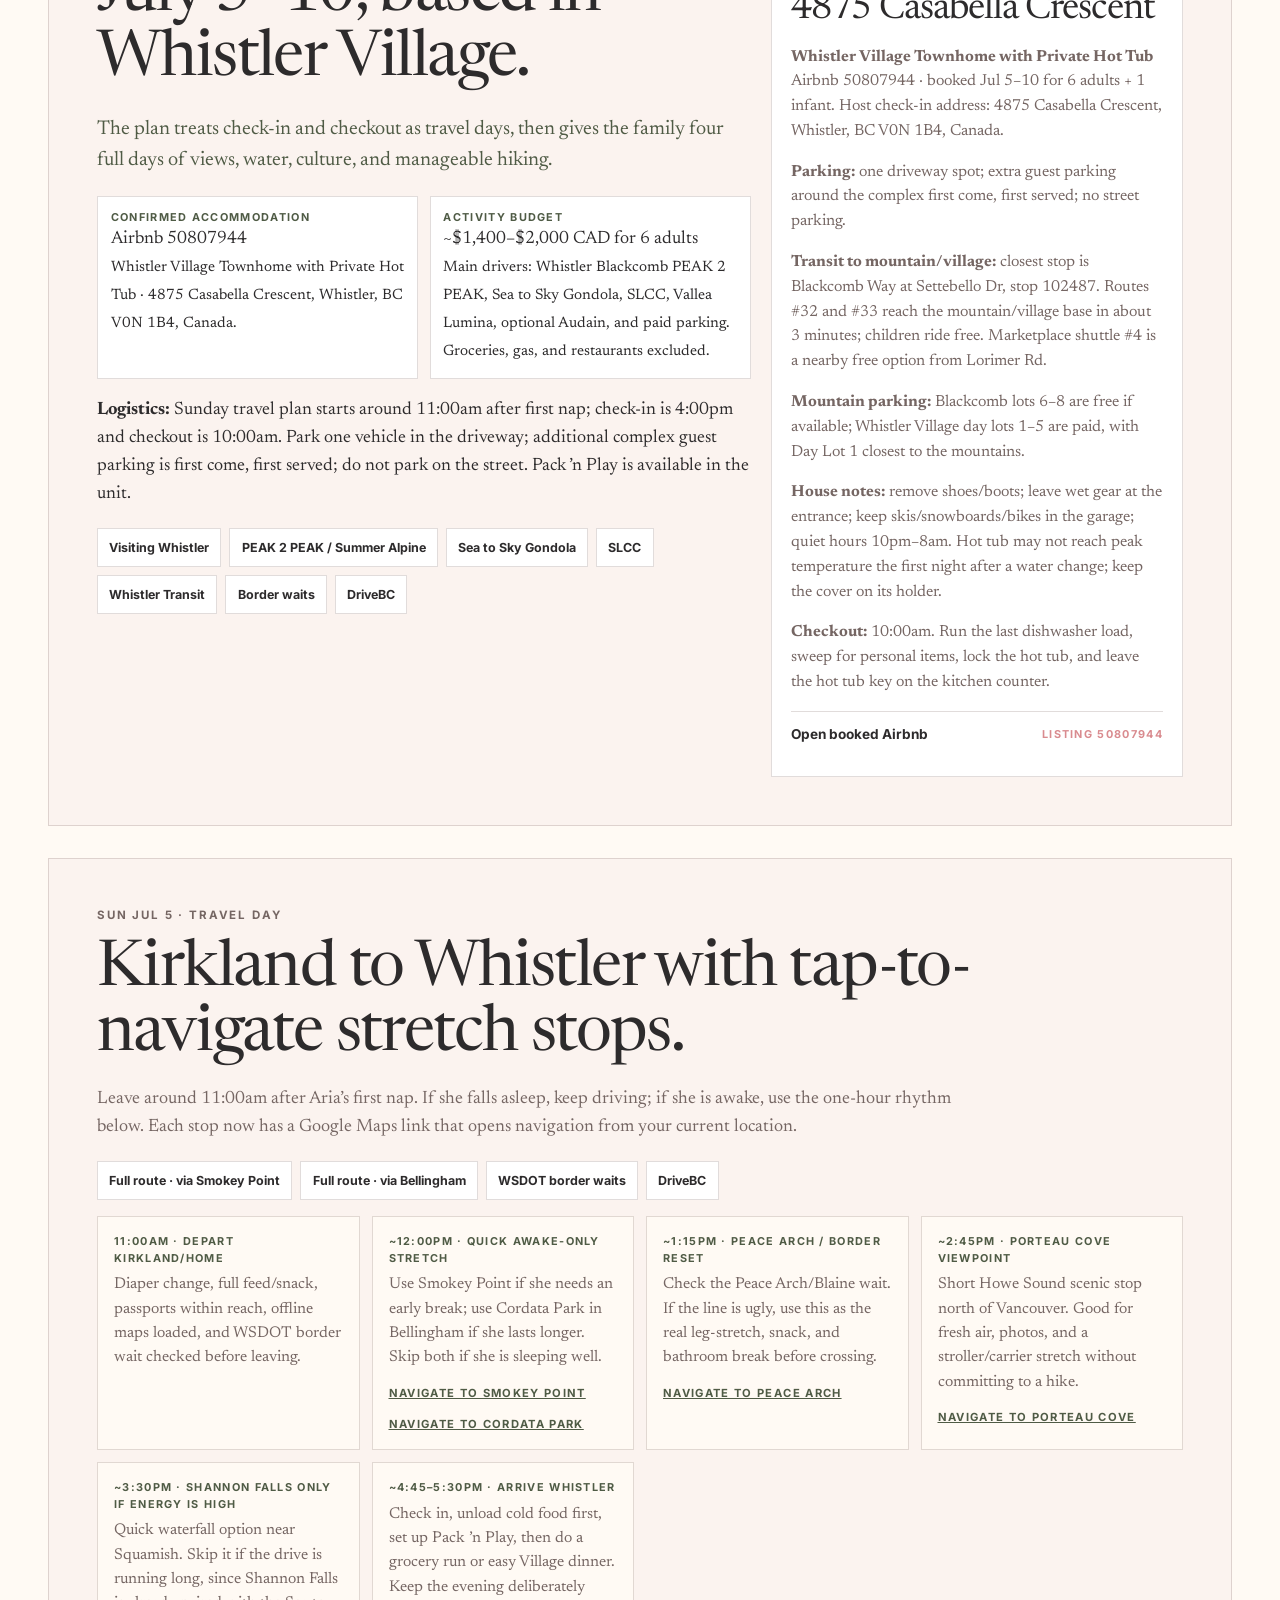
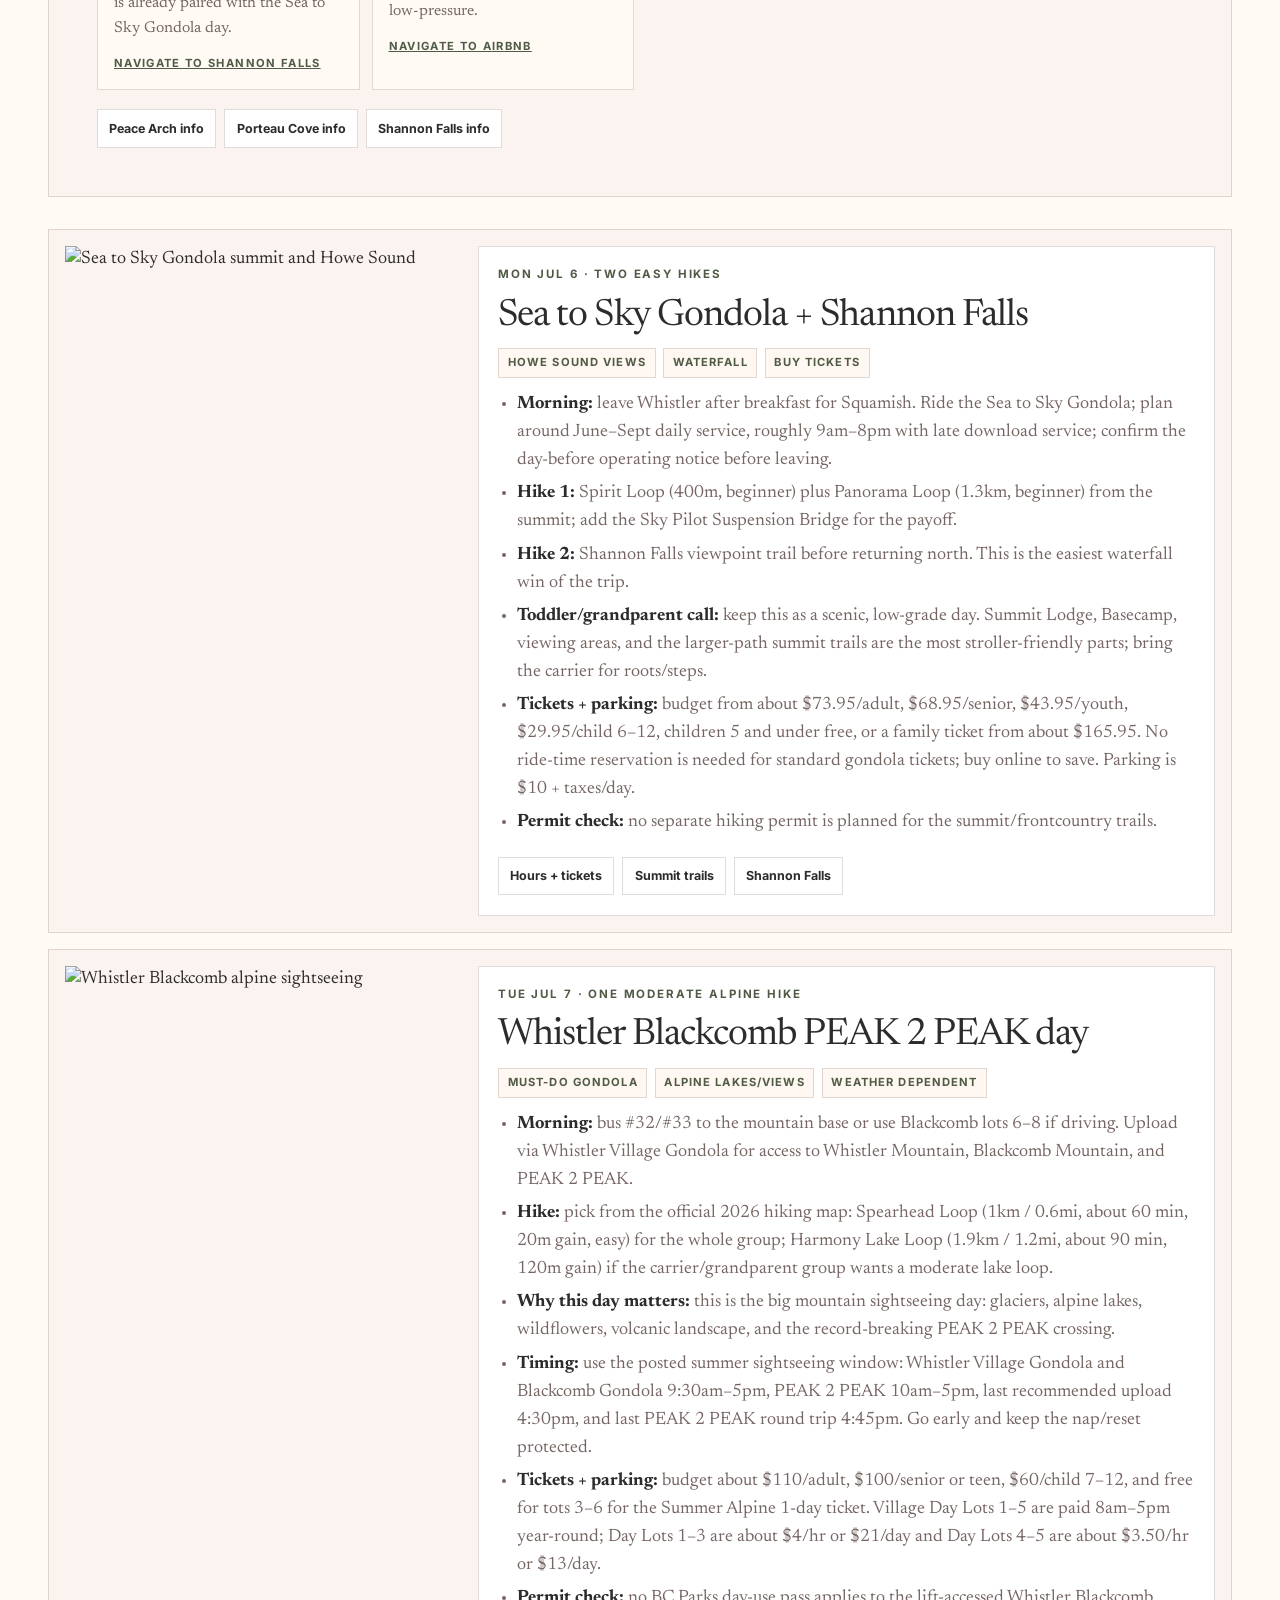
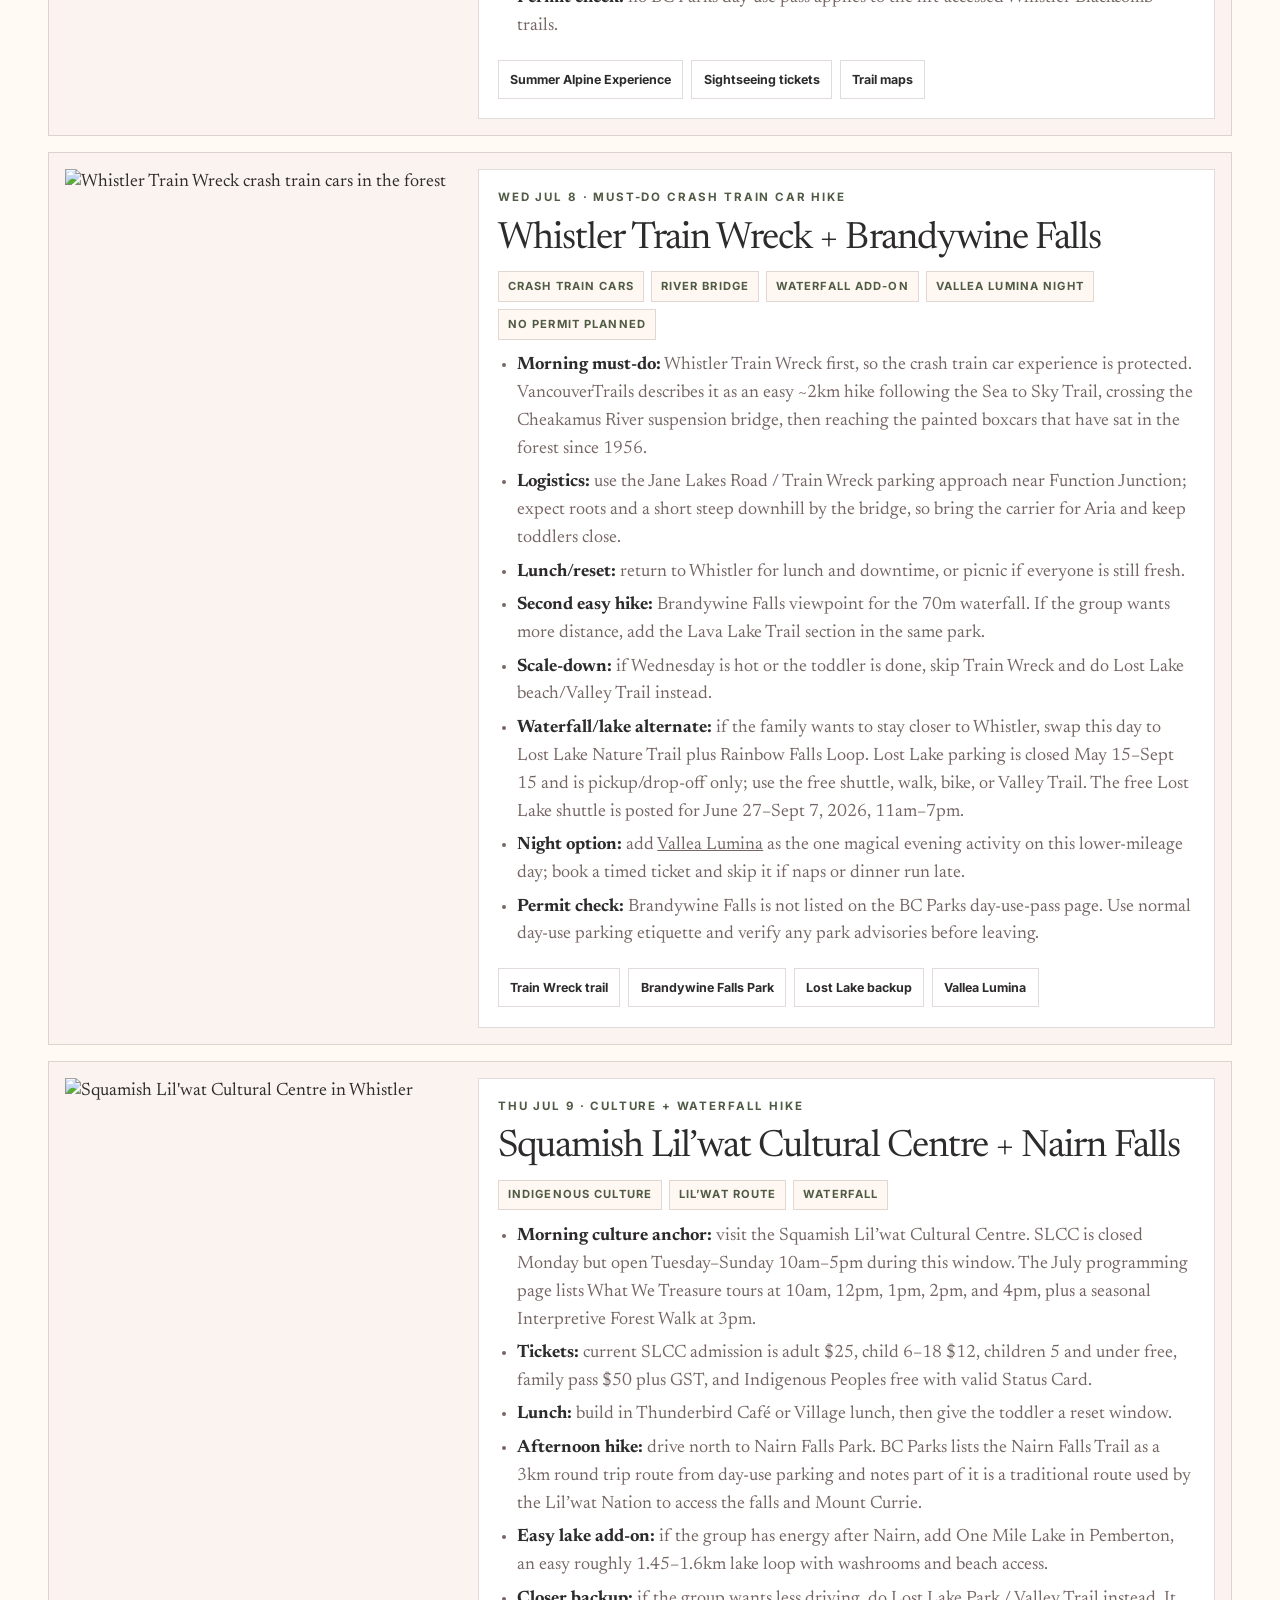
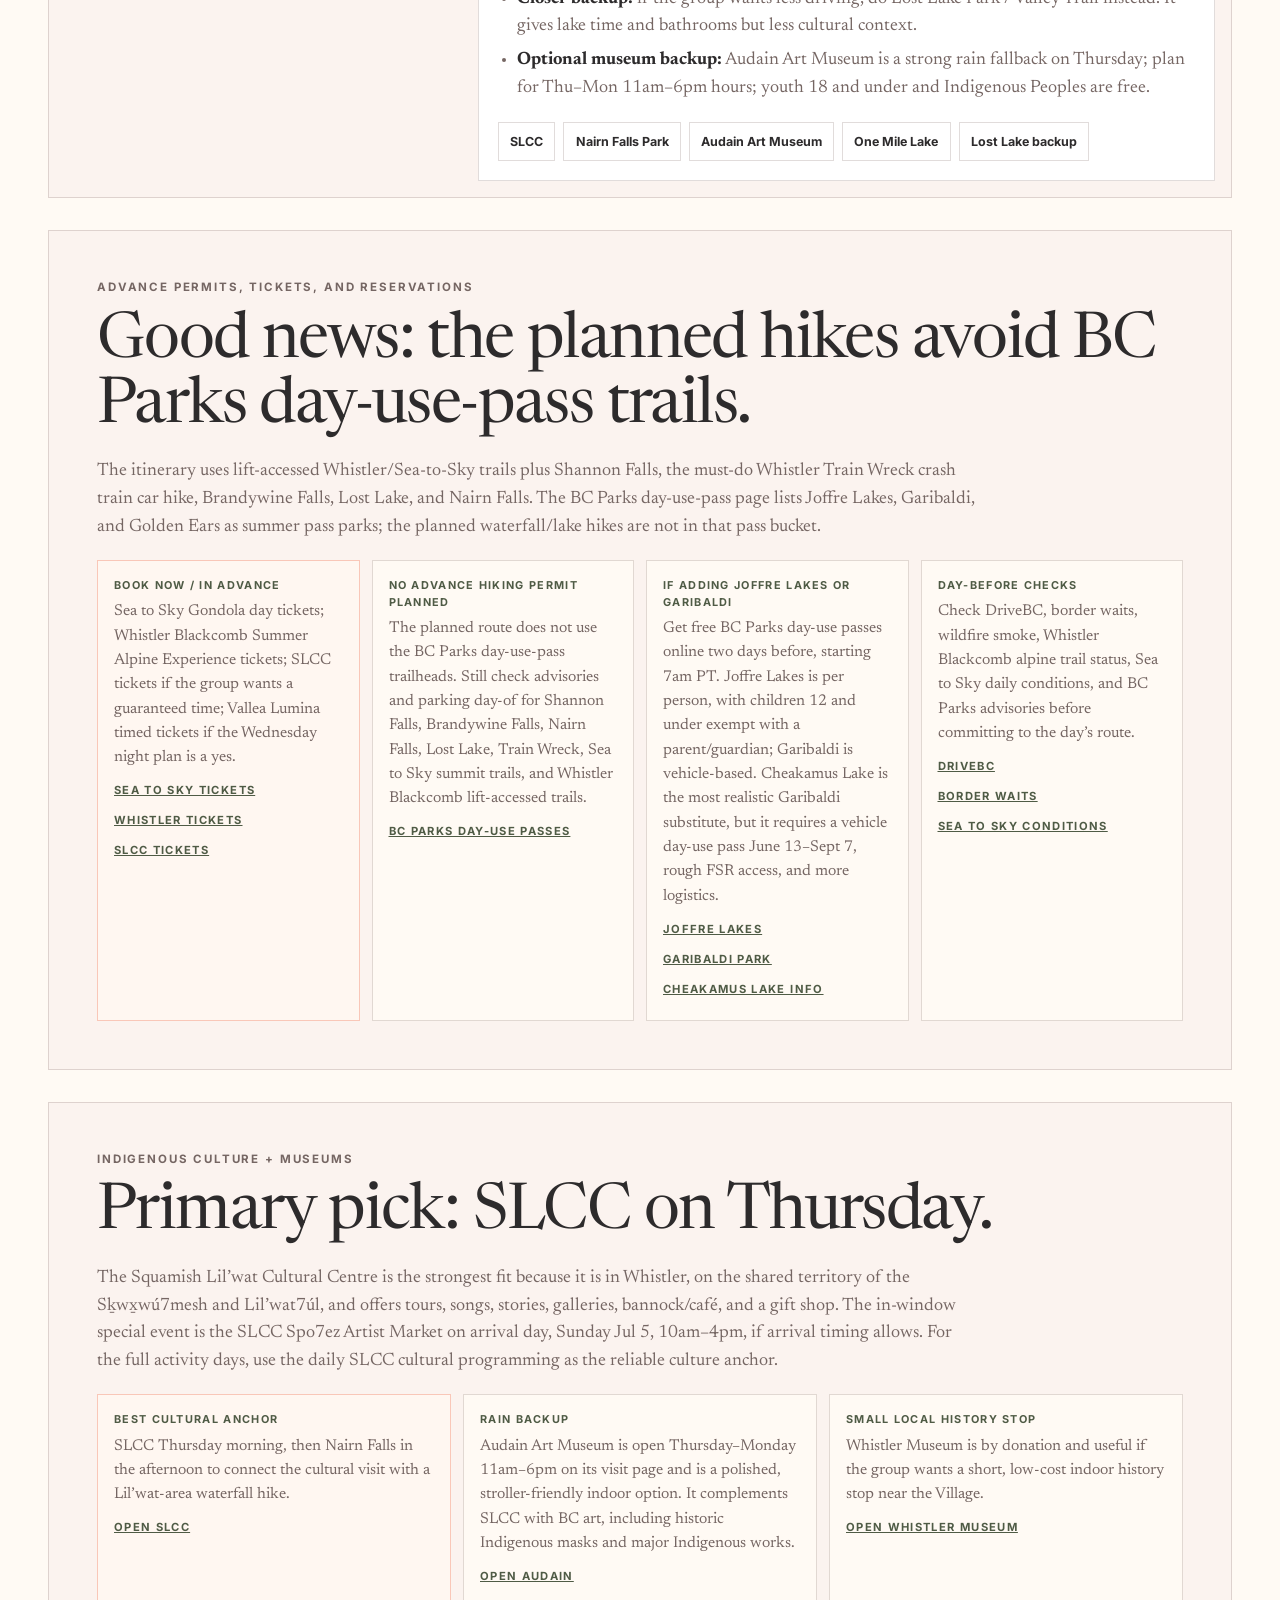
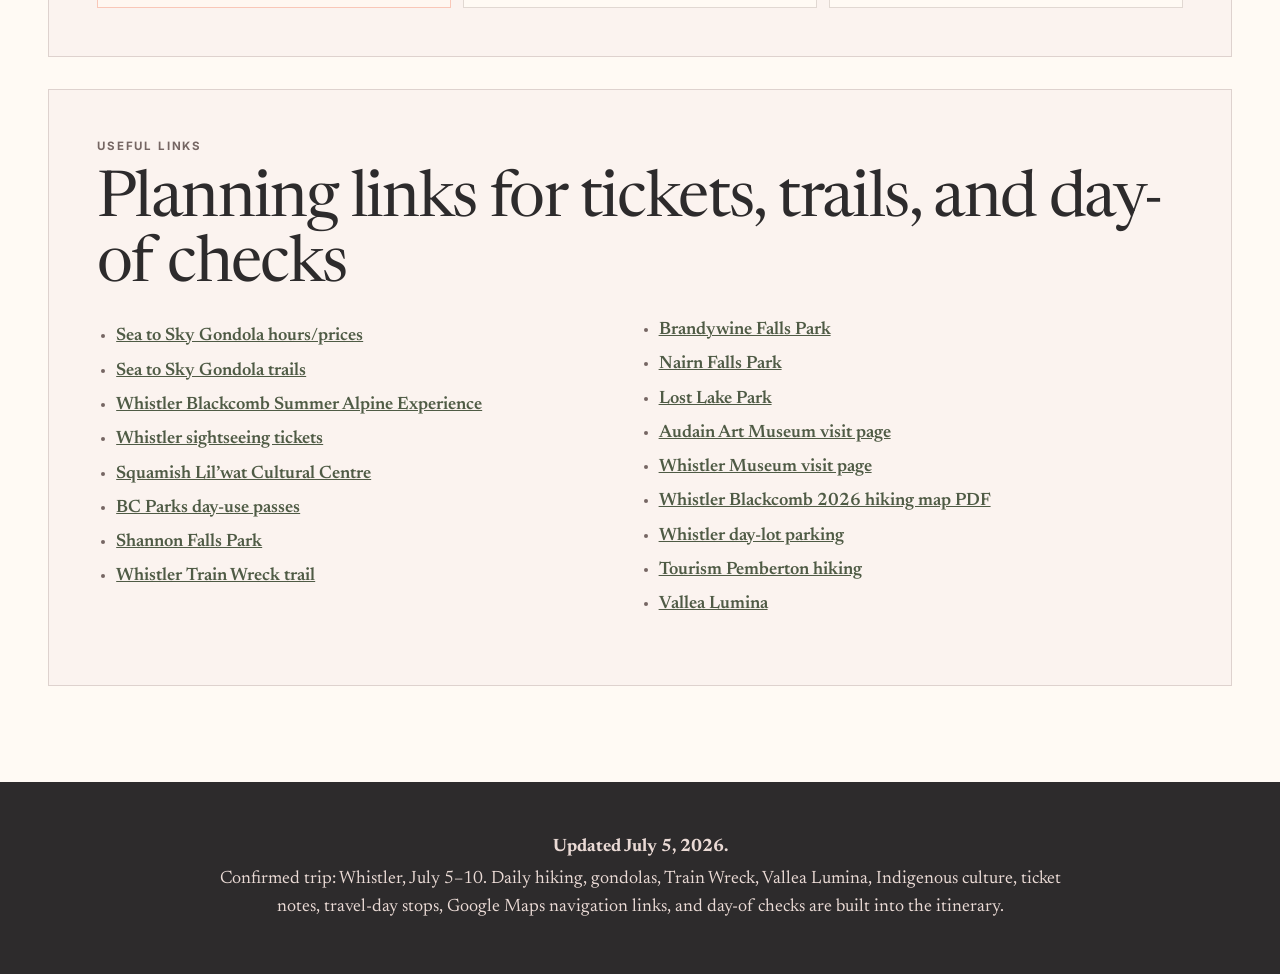
==== commit 1ebb5301: "Add Whistler travel day map links" ====
--- a/index.html
+++ b/index.html
@@ -53,7 +53,7 @@
 
 
 
-      <section class="section-block" id="travel-day"><p class="eyebrow">Sun Jul 5 · travel day</p><h2>Kirkland to Whistler with scenic stretch stops.</h2><p>Leave around 11:00am after Aria’s first nap. If she falls asleep, keep driving; if she is awake, use the one-hour rhythm below for leg-stretch breaks without turning the drive into a full sightseeing day.</p><div class="choice-grid"><div class="choice-card"><strong>11:00am · depart Kirkland/home</strong><p>Diaper change, full feed/snack, passports within reach, offline maps loaded, and WSDOT border wait checked before leaving.</p></div><div class="choice-card"><strong>~12:00pm · quick awake-only stretch</strong><p>Use a simple I-5 stop around Marysville/Smokey Point or Bellingham if Aria is awake. Skip this if she is sleeping well.</p></div><div class="choice-card"><strong>~1:15pm · Peace Arch / border reset</strong><p>Check the Peace Arch/Blaine wait. If the line is ugly, use this as the real leg-stretch, snack, and bathroom break before crossing.</p></div><div class="choice-card"><strong>~2:45pm · Porteau Cove viewpoint</strong><p>Short Howe Sound scenic stop north of Vancouver. Good for fresh air, photos, and a stroller/carrier stretch without committing to a hike.</p></div><div class="choice-card"><strong>~3:30pm · Shannon Falls only if energy is high</strong><p>Quick waterfall option near Squamish. Skip it if the drive is running long, since Shannon Falls is already paired with the Sea to Sky Gondola day.</p></div><div class="choice-card"><strong>~4:45–5:30pm · arrive Whistler</strong><p>Check in, unload cold food first, set up Pack ’n Play, then do a grocery run or easy Village dinner. Keep the evening deliberately low-pressure.</p></div></div><div class="anchor-links"><a href="https://wsdot.com/travel/real-time/border-crossings" target="_blank" rel="noopener">WSDOT border waits</a><a href="https://parks.wa.gov/find-parks/state-parks/peace-arch-historical-state-park" target="_blank" rel="noopener">Peace Arch stretch stop</a><a href="https://bcparks.ca/porteau-cove-park/" target="_blank" rel="noopener">Porteau Cove viewpoint</a><a href="https://bcparks.ca/shannon-falls-park/" target="_blank" rel="noopener">Shannon Falls</a><a href="https://www.drivebc.ca/" target="_blank" rel="noopener">DriveBC</a></div></section>
+      <section class="section-block" id="travel-day"><p class="eyebrow">Sun Jul 5 · travel day</p><h2>Kirkland to Whistler with tap-to-navigate stretch stops.</h2><p>Leave around 11:00am after Aria’s first nap. If she falls asleep, keep driving; if she is awake, use the one-hour rhythm below. Each stop now has a Google Maps link that opens navigation from your current location.</p><div class="anchor-links"><a href="https://www.google.com/maps/dir/?api=1&amp;origin=Kirkland%2C+WA&amp;destination=4875+Casabella+Crescent%2C+Whistler%2C+BC+V0N+1B4%2C+Canada&amp;waypoints=Smokey+Point+Northbound+Rest+Area%2C+I-5%2C+Arlington%2C+WA%7CPeace+Arch+Historical+State+Park%2C+Blaine%2C+WA%7CPorteau+Cove+Provincial+Park%2C+Furry+Creek%2C+BC%7CShannon+Falls+Provincial+Park%2C+Squamish%2C+BC&amp;travelmode=driving" target="_blank" rel="noopener">Full route · via Smokey Point</a><a href="https://www.google.com/maps/dir/?api=1&amp;origin=Kirkland%2C+WA&amp;destination=4875+Casabella+Crescent%2C+Whistler%2C+BC+V0N+1B4%2C+Canada&amp;waypoints=Cordata+Park%2C+Bellingham%2C+WA%7CPeace+Arch+Historical+State+Park%2C+Blaine%2C+WA%7CPorteau+Cove+Provincial+Park%2C+Furry+Creek%2C+BC%7CShannon+Falls+Provincial+Park%2C+Squamish%2C+BC&amp;travelmode=driving" target="_blank" rel="noopener">Full route · via Bellingham</a><a href="https://wsdot.com/travel/real-time/border-crossings" target="_blank" rel="noopener">WSDOT border waits</a><a href="https://www.drivebc.ca/" target="_blank" rel="noopener">DriveBC</a></div><div class="choice-grid"><div class="choice-card"><strong>11:00am · depart Kirkland/home</strong><p>Diaper change, full feed/snack, passports within reach, offline maps loaded, and WSDOT border wait checked before leaving.</p></div><div class="choice-card"><strong>~12:00pm · quick awake-only stretch</strong><p>Use Smokey Point if she needs an early break; use Cordata Park in Bellingham if she lasts longer. Skip both if she is sleeping well.</p><div class="card-links"><a href="https://www.google.com/maps/dir/?api=1&amp;destination=Smokey+Point+Northbound+Rest+Area%2C+I-5%2C+Arlington%2C+WA&amp;travelmode=driving" target="_blank" rel="noopener">Navigate to Smokey Point</a><a href="https://www.google.com/maps/dir/?api=1&amp;destination=Cordata+Park%2C+Bellingham%2C+WA&amp;travelmode=driving" target="_blank" rel="noopener">Navigate to Cordata Park</a></div></div><div class="choice-card"><strong>~1:15pm · Peace Arch / border reset</strong><p>Check the Peace Arch/Blaine wait. If the line is ugly, use this as the real leg-stretch, snack, and bathroom break before crossing.</p><div class="card-links"><a href="https://www.google.com/maps/dir/?api=1&amp;destination=Peace+Arch+Historical+State+Park%2C+Blaine%2C+WA&amp;travelmode=driving" target="_blank" rel="noopener">Navigate to Peace Arch</a></div></div><div class="choice-card"><strong>~2:45pm · Porteau Cove viewpoint</strong><p>Short Howe Sound scenic stop north of Vancouver. Good for fresh air, photos, and a stroller/carrier stretch without committing to a hike.</p><div class="card-links"><a href="https://www.google.com/maps/dir/?api=1&amp;destination=Porteau+Cove+Provincial+Park%2C+Furry+Creek%2C+BC&amp;travelmode=driving" target="_blank" rel="noopener">Navigate to Porteau Cove</a></div></div><div class="choice-card"><strong>~3:30pm · Shannon Falls only if energy is high</strong><p>Quick waterfall option near Squamish. Skip it if the drive is running long, since Shannon Falls is already paired with the Sea to Sky Gondola day.</p><div class="card-links"><a href="https://www.google.com/maps/dir/?api=1&amp;destination=Shannon+Falls+Provincial+Park%2C+Squamish%2C+BC&amp;travelmode=driving" target="_blank" rel="noopener">Navigate to Shannon Falls</a></div></div><div class="choice-card"><strong>~4:45–5:30pm · arrive Whistler</strong><p>Check in, unload cold food first, set up Pack ’n Play, then do a grocery run or easy Village dinner. Keep the evening deliberately low-pressure.</p><div class="card-links"><a href="https://www.google.com/maps/dir/?api=1&amp;destination=4875+Casabella+Crescent%2C+Whistler%2C+BC+V0N+1B4%2C+Canada&amp;travelmode=driving" target="_blank" rel="noopener">Navigate to Airbnb</a></div></div></div><div class="anchor-links"><a href="https://parks.wa.gov/find-parks/state-parks/peace-arch-historical-state-park" target="_blank" rel="noopener">Peace Arch info</a><a href="https://bcparks.ca/porteau-cove-park/" target="_blank" rel="noopener">Porteau Cove info</a><a href="https://bcparks.ca/shannon-falls-park/" target="_blank" rel="noopener">Shannon Falls info</a></div></section>
 
       <section class="itinerary-grid" aria-label="Detailed day-by-day itinerary">
         <article class="day-detail"><img src="https://www.seatoskygondola.com/site/assets/files/1/sea_to_sky_gonodola_summers.jpg" alt="Sea to Sky Gondola summit and Howe Sound"><div class="day-copy"><p class="eyebrow">Mon Jul 6 · two easy hikes</p><h3>Sea to Sky Gondola + Shannon Falls</h3><div class="tag-row"><span>Howe Sound views</span><span>Waterfall</span><span>Buy tickets</span></div><ul><li><strong>Morning:</strong> leave Whistler after breakfast for Squamish. Ride the Sea to Sky Gondola; plan around June–Sept daily service, roughly 9am–8pm with late download service; confirm the day-before operating notice before leaving.</li><li><strong>Hike 1:</strong> Spirit Loop (400m, beginner) plus Panorama Loop (1.3km, beginner) from the summit; add the Sky Pilot Suspension Bridge for the payoff.</li><li><strong>Hike 2:</strong> Shannon Falls viewpoint trail before returning north. This is the easiest waterfall win of the trip.</li><li><strong>Toddler/grandparent call:</strong> keep this as a scenic, low-grade day. Summit Lodge, Basecamp, viewing areas, and the larger-path summit trails are the most stroller-friendly parts; bring the carrier for roots/steps.</li><li><strong>Tickets + parking:</strong> budget from about $73.95/adult, $68.95/senior, $43.95/youth, $29.95/child 6–12, children 5 and under free, or a family ticket from about $165.95. No ride-time reservation is needed for standard gondola tickets; buy online to save. Parking is $10 + taxes/day.</li><li><strong>Permit check:</strong> no separate hiking permit is planned for the summit/frontcountry trails.</li></ul><div class="anchor-links"><a href="https://www.seatoskygondola.com/hours-and-prices/" target="_blank" rel="noopener">Hours + tickets</a><a href="https://www.seatoskygondola.com/trails/" target="_blank" rel="noopener">Summit trails</a><a href="https://bcparks.ca/shannon-falls-park/" target="_blank" rel="noopener">Shannon Falls</a></div></div></article>
@@ -71,6 +71,6 @@
 
     </div>
   </main>
-  <footer><p><strong>Updated July 4, 2026.</strong></p><p>Confirmed trip: Whistler, July 5–10. Daily hiking, gondolas, Train Wreck, Vallea Lumina, Indigenous culture, ticket notes, travel-day stops, and day-of checks are built into the itinerary.</p></footer>
+  <footer><p><strong>Updated July 5, 2026.</strong></p><p>Confirmed trip: Whistler, July 5–10. Daily hiking, gondolas, Train Wreck, Vallea Lumina, Indigenous culture, ticket notes, travel-day stops, Google Maps navigation links, and day-of checks are built into the itinerary.</p></footer>
 </body>
 </html>
--- a/assets/style.css
+++ b/assets/style.css
@@ -19,7 +19,7 @@
 .itinerary-grid { max-width:1220px; margin:1.5rem auto 2rem; display:grid; grid-template-columns:1fr; gap:1rem; } .day-detail { display:grid; grid-template-columns:minmax(230px,.7fr) minmax(0,1.3fr); gap:1rem; background:var(--soft); border:1px solid var(--line); padding:1rem; } .day-detail img { width:100%; height:100%; min-height:240px; object-fit:cover; } .day-copy { background:#fff; border:1px solid var(--line); padding:1.2rem; } .day-copy h3 { margin-bottom:.5rem; } .day-copy ul { margin:.7rem 0 0; padding-left:1.2rem; } .day-copy li { margin:.35rem 0; color:var(--muted); } .day-copy strong { color:var(--charcoal); }
 .tag-row { display:flex; flex-wrap:wrap; gap:.45rem; margin:.8rem 0; } .tag-row span,.status-pill { font-family:Inter,system-ui,sans-serif; font-size:.7rem; font-weight:700; text-transform:uppercase; letter-spacing:.1em; background:#fff7f1; color:var(--olive); border:1px solid var(--line); padding:.35rem .55rem; }
 .proposal-grid,.choice-grid,.permit-grid { display:grid; grid-template-columns:repeat(auto-fit,minmax(230px,1fr)); gap:.75rem; margin-top:1rem; } .proposal-card,.choice-card,.permit-card { background:var(--cream); border:1px solid var(--line); padding:1rem; } .proposal-card.recommended,.permit-card.important { background:#fff7f1; border-color:rgba(244,160,138,.55); }
-.proposal-card strong,.choice-card strong,.permit-card strong { display:block; font-family:Inter,system-ui,sans-serif; text-transform:uppercase; letter-spacing:.12em; font-size:.68rem; color:var(--olive); margin-bottom:.35rem; } .proposal-card p,.choice-card p,.permit-card p { margin:.35rem 0; color:var(--muted); font-size:.98rem; } .proposal-card a,.permit-card a { display:inline-block; margin-top:.45rem; font-family:Inter,system-ui,sans-serif; font-size:.7rem; font-weight:700; letter-spacing:.12em; text-transform:uppercase; color:var(--olive); }
+.proposal-card strong,.choice-card strong,.permit-card strong { display:block; font-family:Inter,system-ui,sans-serif; text-transform:uppercase; letter-spacing:.12em; font-size:.68rem; color:var(--olive); margin-bottom:.35rem; } .proposal-card p,.choice-card p,.permit-card p { margin:.35rem 0; color:var(--muted); font-size:.98rem; } .proposal-card a,.permit-card a,.card-links a { display:inline-block; margin-top:.45rem; font-family:Inter,system-ui,sans-serif; font-size:.7rem; font-weight:700; letter-spacing:.12em; text-transform:uppercase; color:var(--olive); } .card-links { display:flex; flex-wrap:wrap; gap:.4rem .7rem; margin-top:.5rem; }
 .section-block { max-width:1220px; margin:0 auto 2rem; padding:clamp(1.5rem,4vw,3rem); background:var(--soft); border:1px solid var(--line); } .section-block > p { color:var(--muted); max-width:880px; } .helpful-list { columns:2 280px; padding-left:1.2rem; }  .helpful-list li { break-inside:avoid; margin:.4rem 0; color:var(--muted); }  .helpful-list a { color:var(--olive); font-weight:600; }
 .cost-box { display:grid; grid-template-columns:repeat(2,minmax(0,1fr)); gap:.7rem; margin:1rem 0; } .cost-box div { background:#fff; border:1px solid var(--line); padding:.8rem; } .cost-box strong { display:block; font-family:Inter,system-ui,sans-serif; text-transform:uppercase; letter-spacing:.12em; font-size:.68rem; color:var(--olive); } .text-link { font-family:Inter,system-ui,sans-serif; text-transform:uppercase; letter-spacing:.13em; font-size:.72rem; font-weight:700; color:var(--olive); }
 .future-intro { max-width:1120px; margin:clamp(2rem,5vw,4rem) auto 1.5rem; padding:0 clamp(1rem,4vw,3rem); text-align:center; } .future-intro p { color:var(--muted); } .trip-details { max-width:1220px; margin:0 auto 2rem; } .trip-details summary { cursor:pointer; padding:1rem 1.25rem; background:var(--cream); border:1px solid var(--line); font-family:Inter,system-ui,sans-serif; text-transform:uppercase; letter-spacing:.12em; font-size:.75rem; font-weight:700; color:var(--olive); }
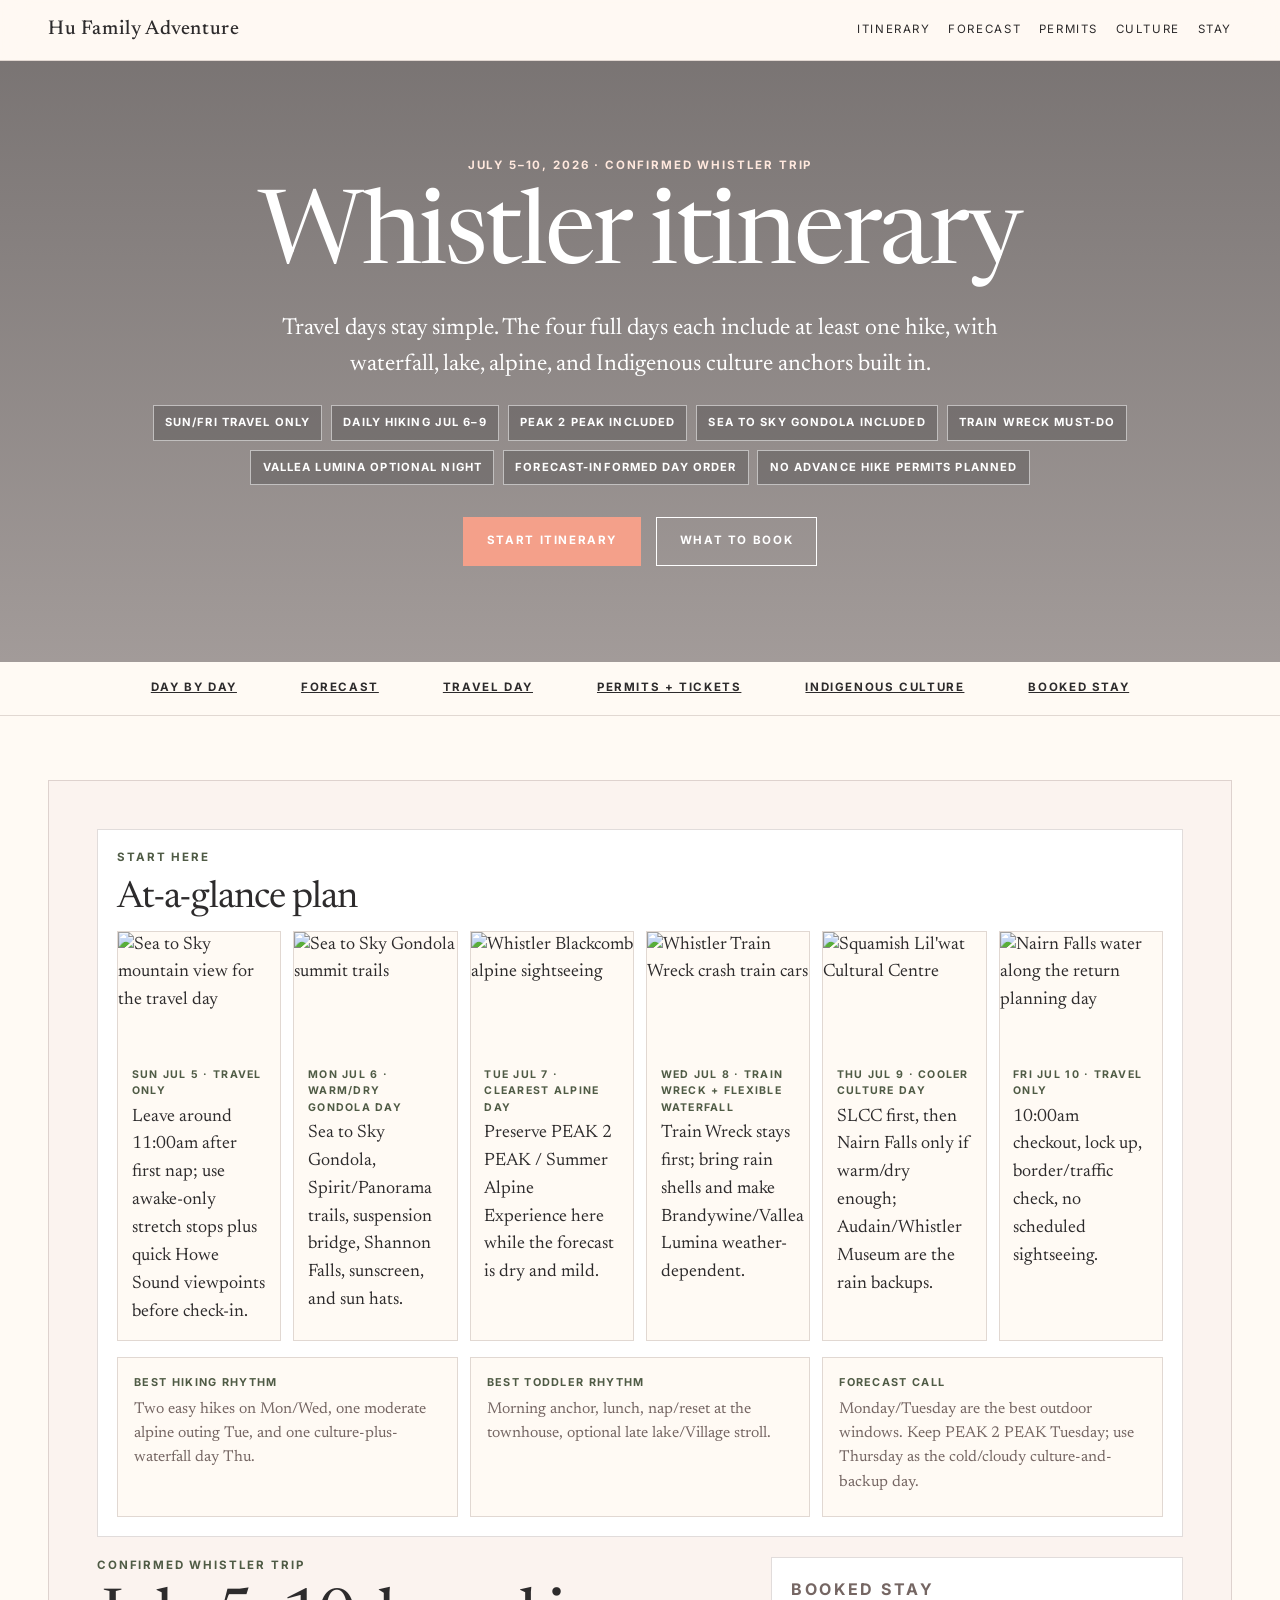
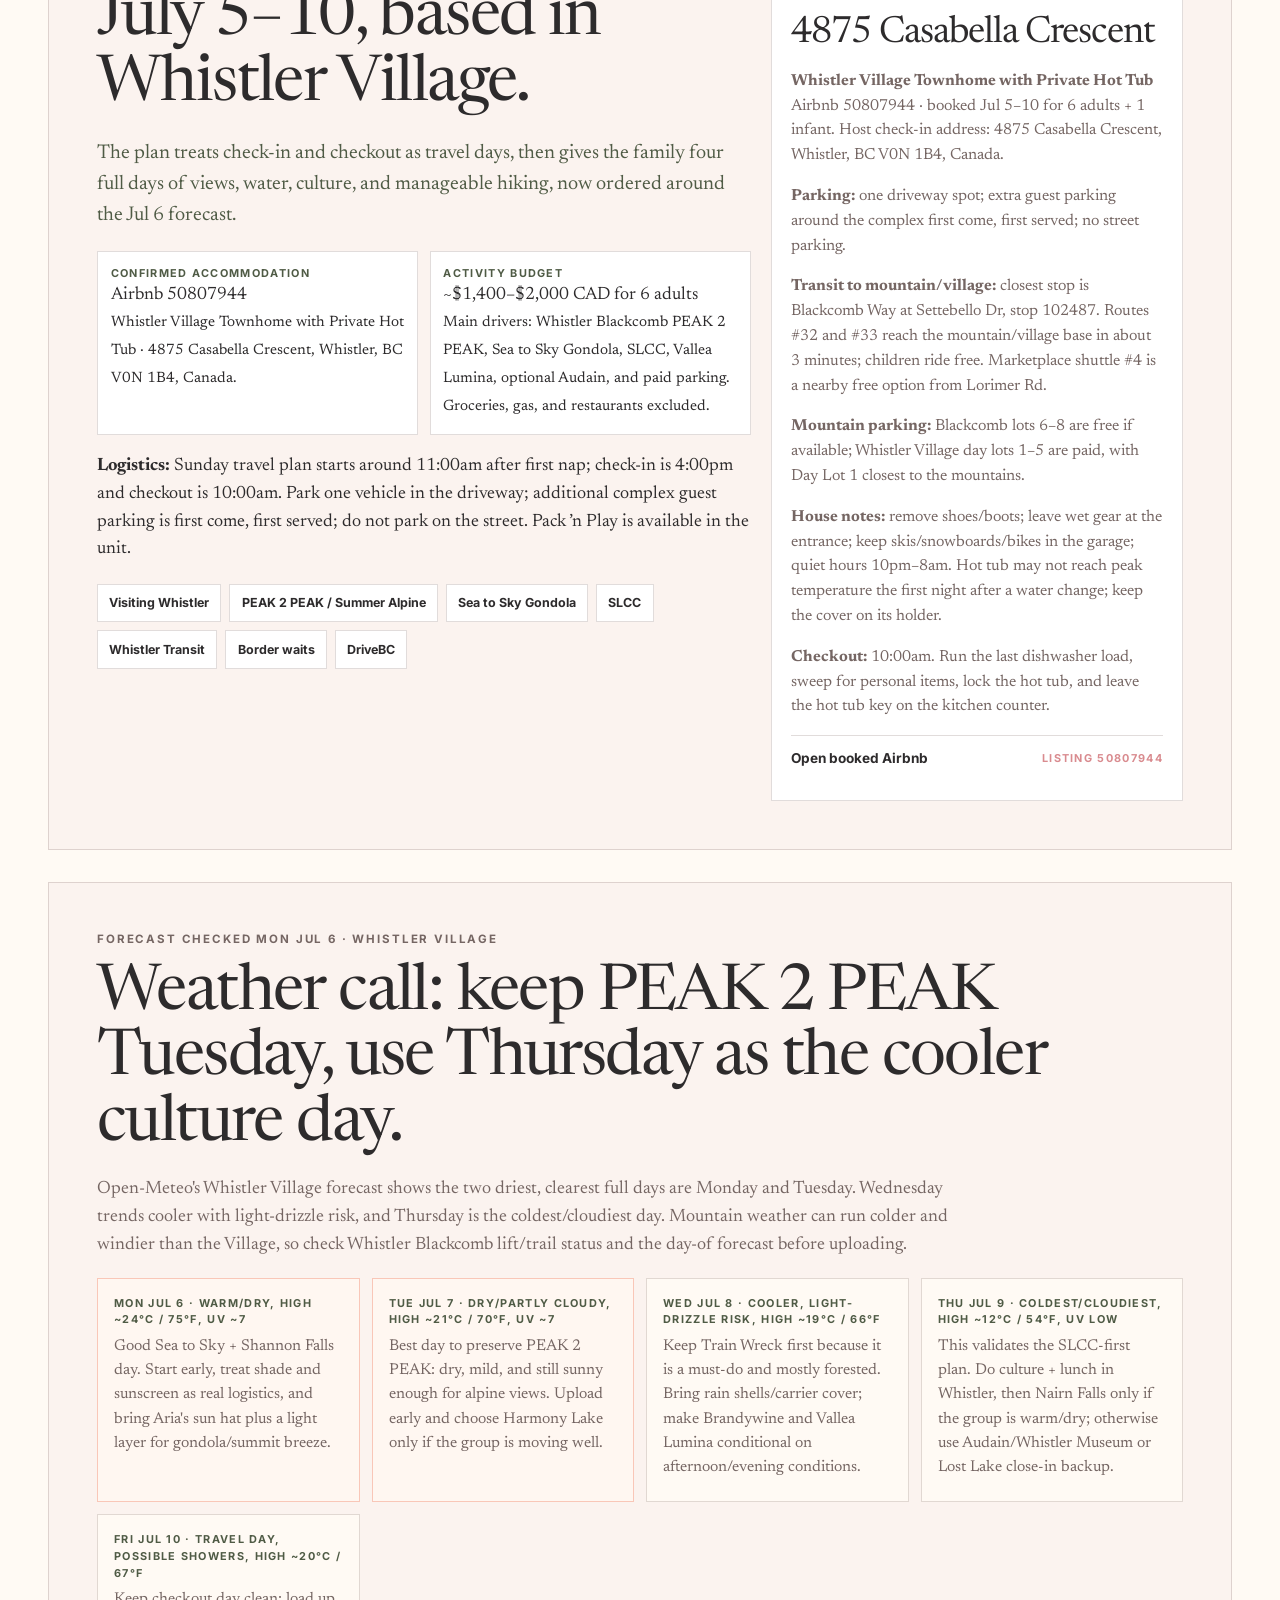
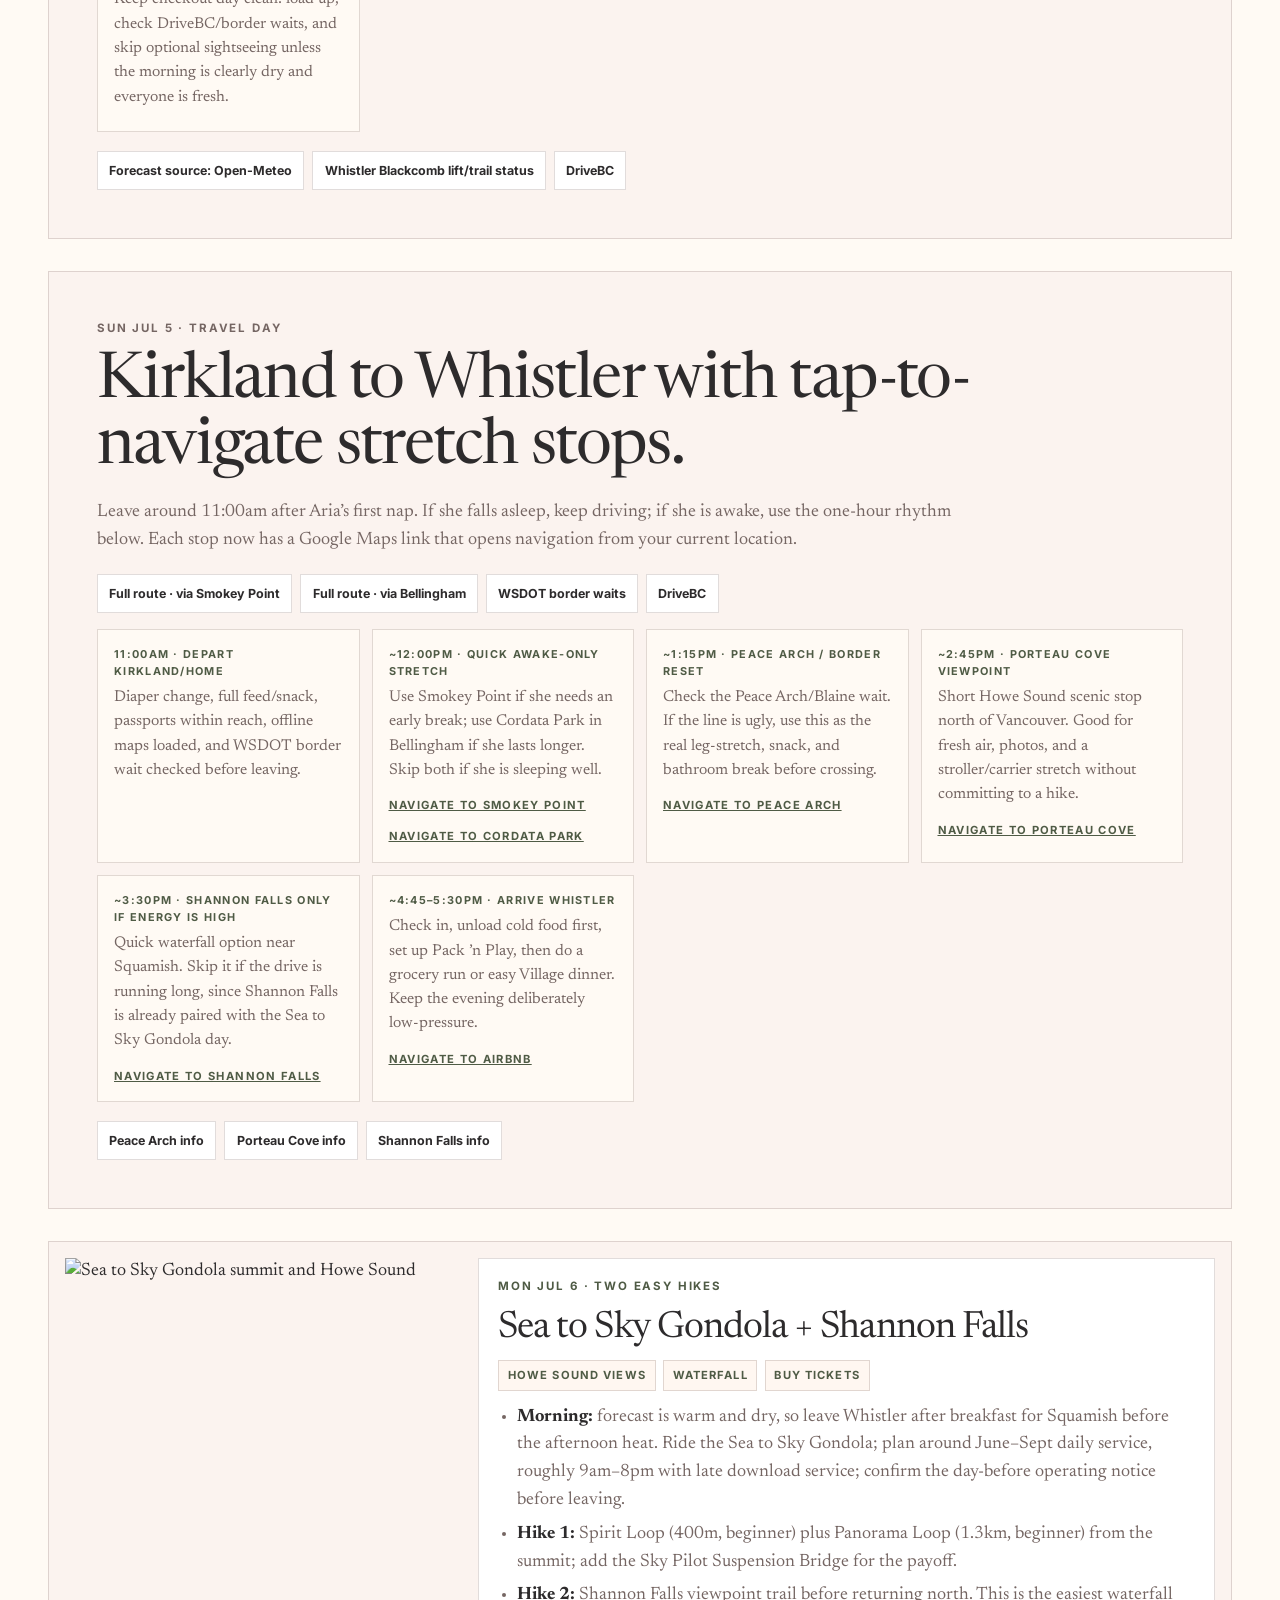
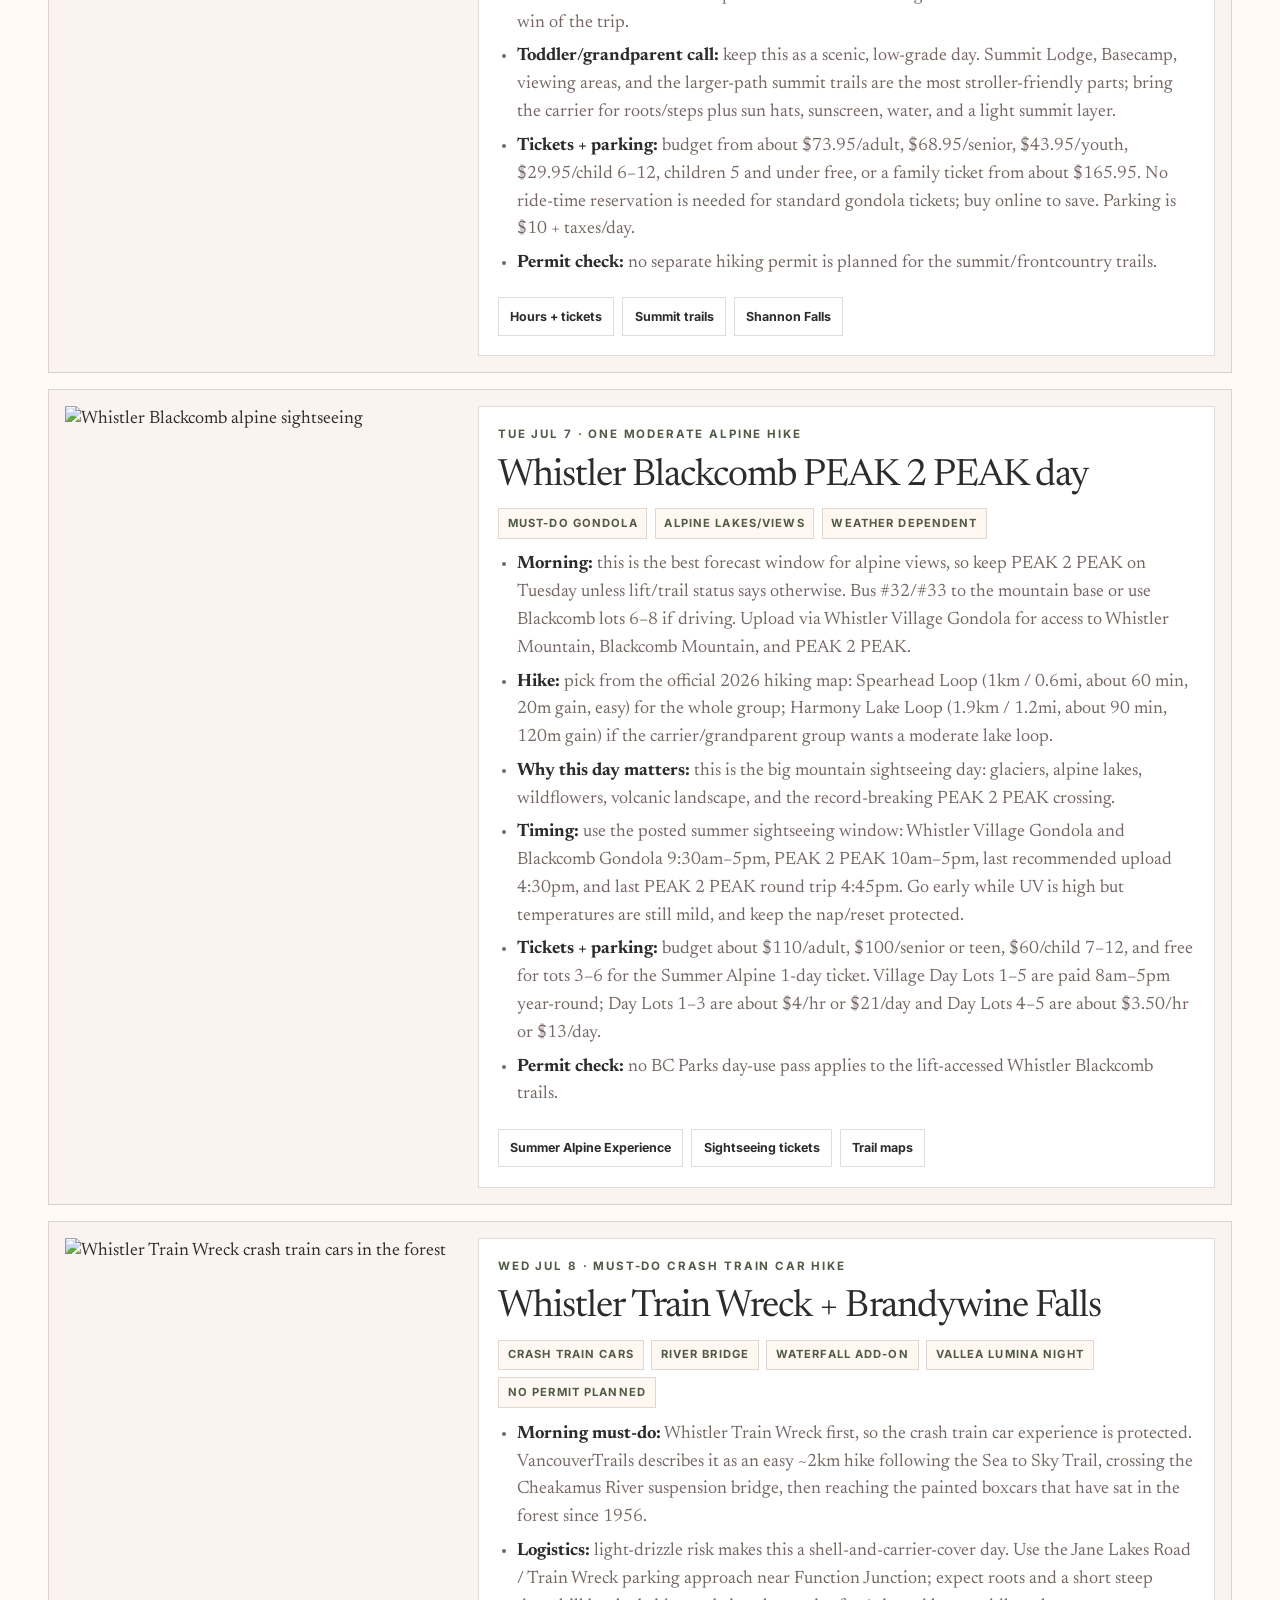
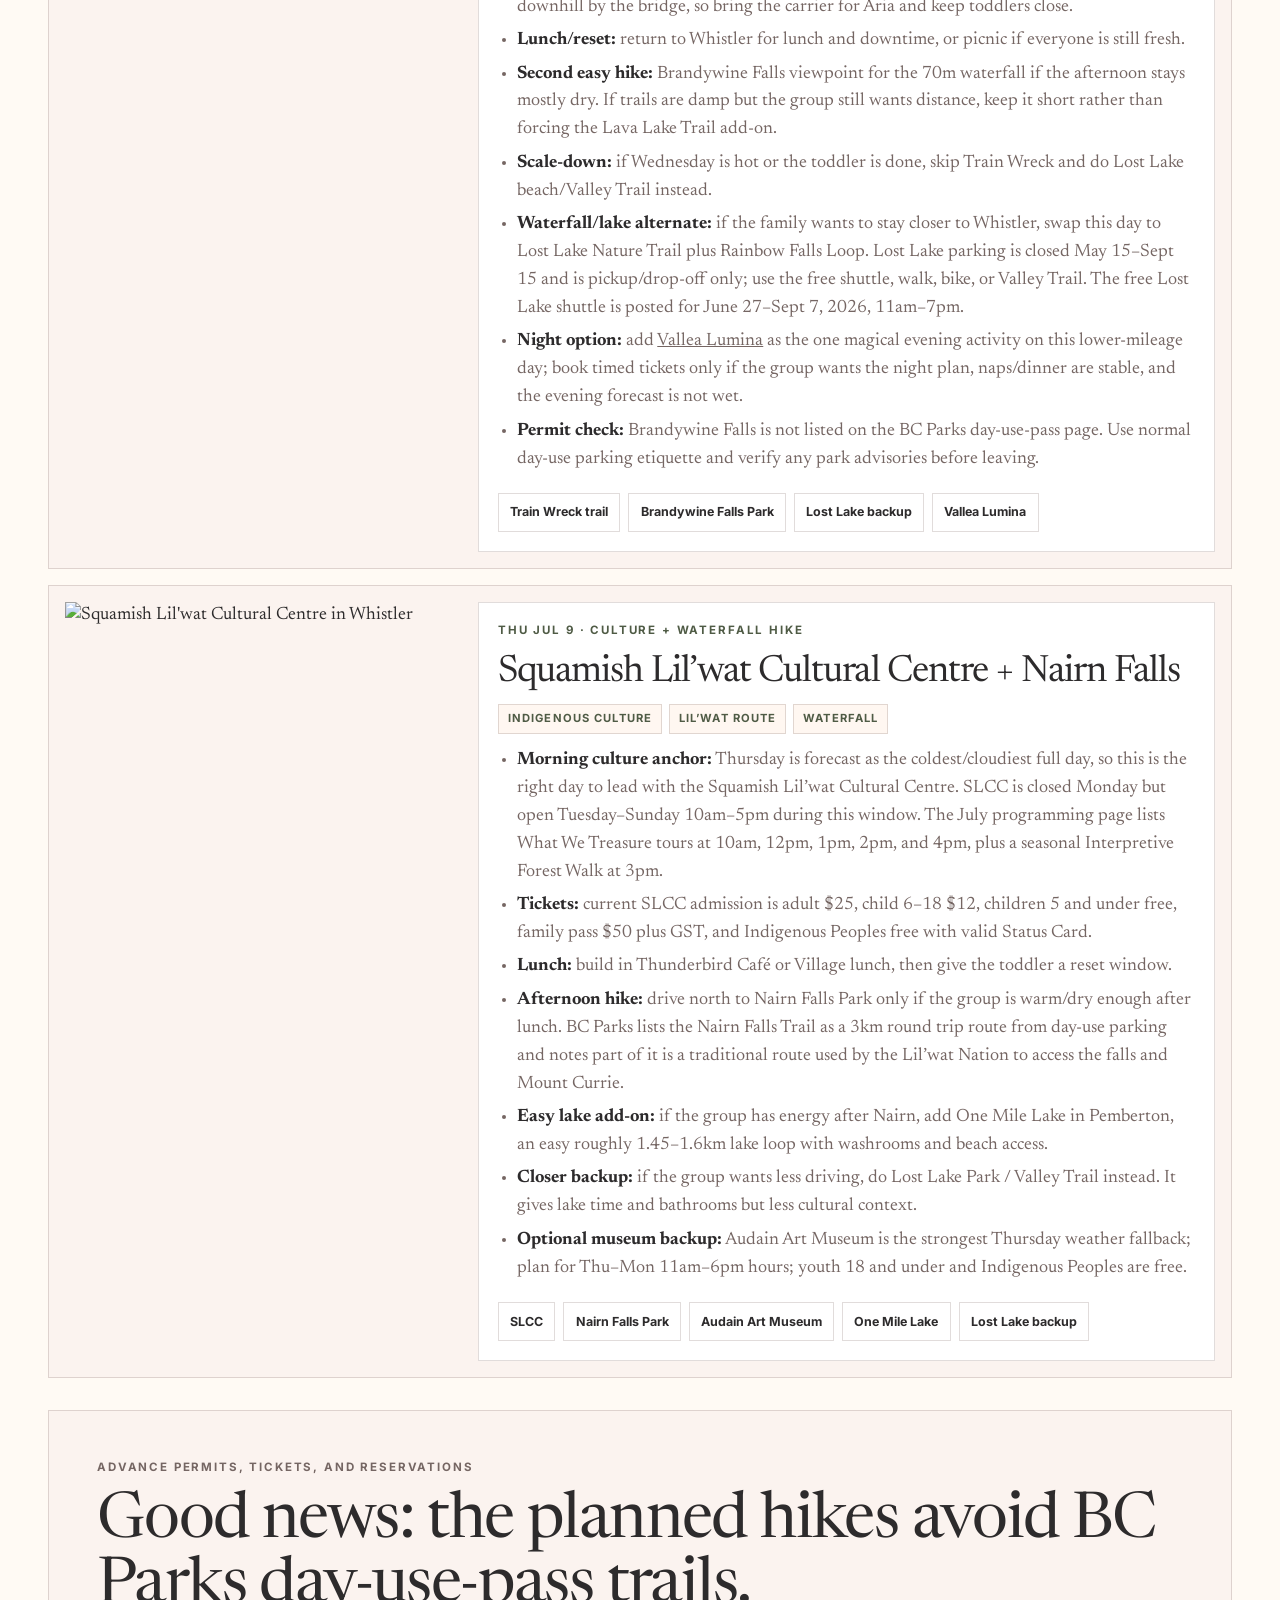
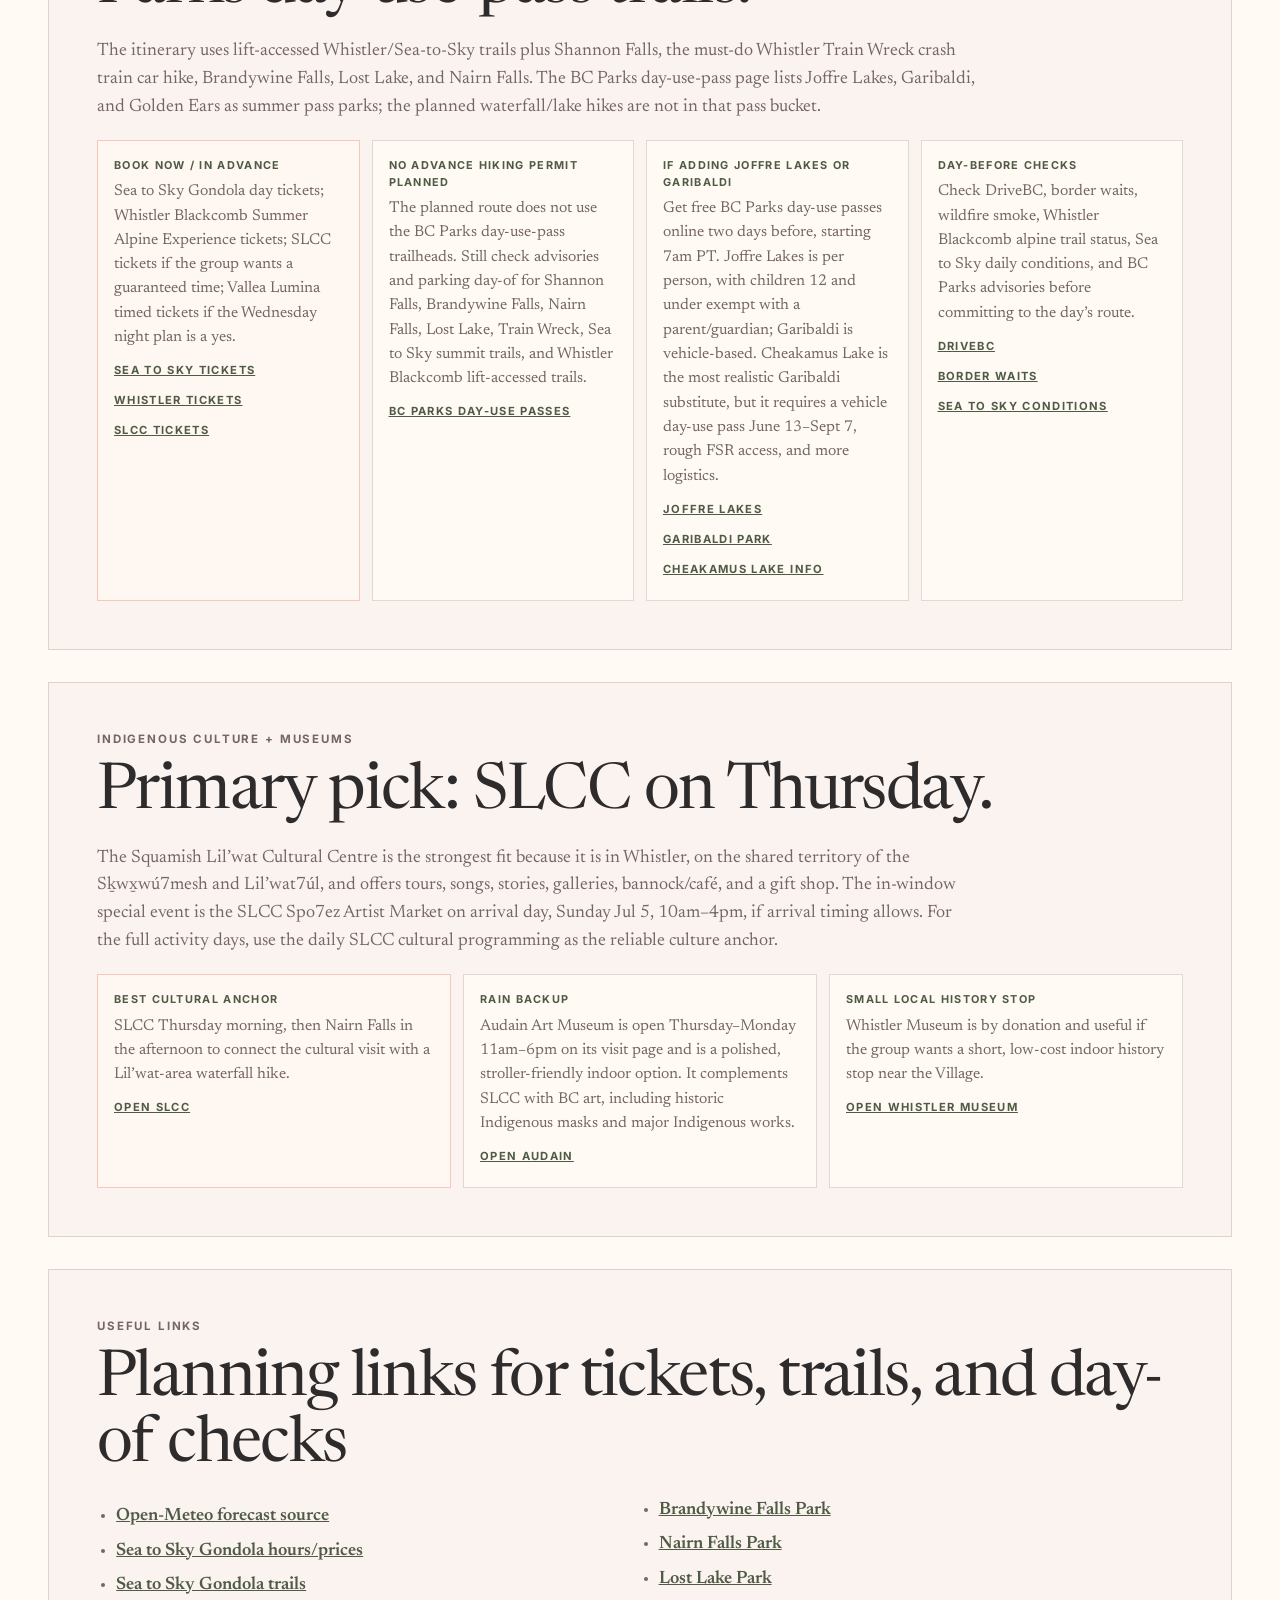
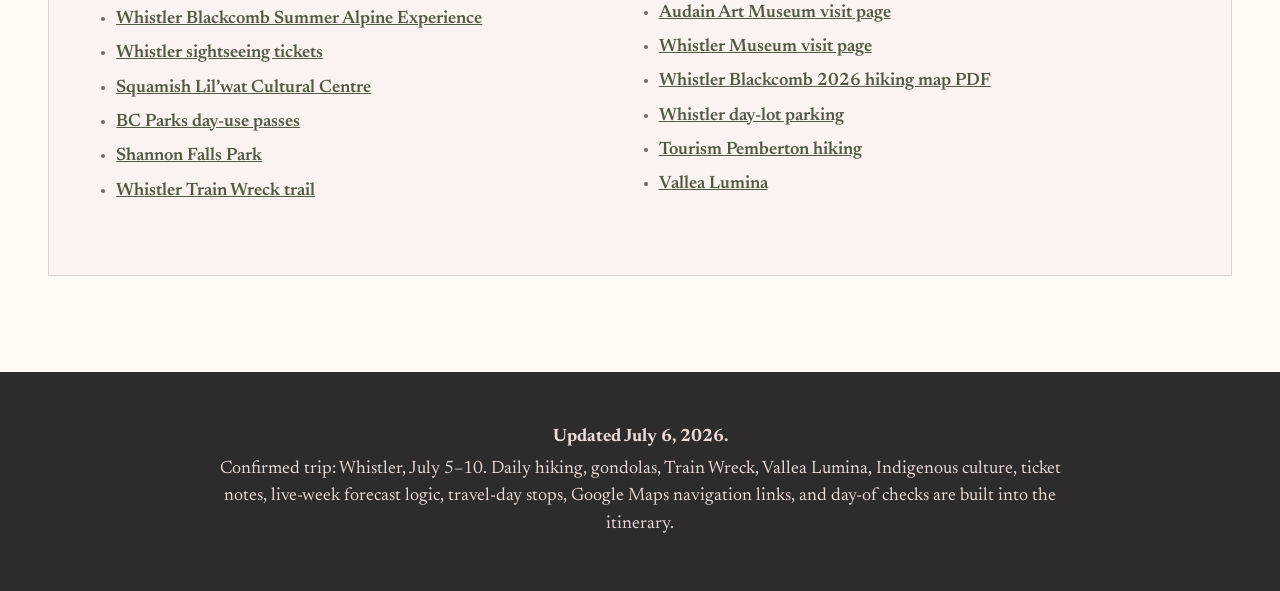
==== commit 78b2b37d: "Incorporate Whistler forecast into itinerary" ====
--- a/index.html
+++ b/index.html
@@ -11,9 +11,9 @@
   <link rel="stylesheet" href="assets/style.css">
 </head>
 <body>
-  <header class="nav"><strong><a href="./">Hu Family Adventure</a></strong><div><a href="#itinerary">Itinerary</a><a href="#permits">Permits</a><a href="#culture">Culture</a><a href="#stay">Stay</a></div></header>
-  <section class="hero"><div class="hero-inner"><p class="eyebrow">July 5–10, 2026 · confirmed Whistler trip</p><h1>Whistler itinerary</h1><p>Travel days stay simple. The four full days each include at least one hike, with waterfall, lake, alpine, and Indigenous culture anchors built in.</p><div class="hero-criteria"><span>Sun/Fri travel only</span><span>Daily hiking Jul 6–9</span><span>PEAK 2 PEAK included</span><span>Sea to Sky Gondola included</span><span>Train Wreck must-do</span><span>Vallea Lumina optional night</span><span>No advance hike permits planned</span></div><div class="cta-row"><a class="cta primary" href="#itinerary">Start itinerary</a><a class="cta secondary" href="#permits">What to book</a></div></div></section>
-  <nav class="strip"><a href="#itinerary">Day by day</a><a href="#travel-day">Travel day</a><a href="#permits">Permits + tickets</a><a href="#culture">Indigenous culture</a><a href="#stay">Booked stay</a></nav>
+  <header class="nav"><strong><a href="./">Hu Family Adventure</a></strong><div><a href="#itinerary">Itinerary</a><a href="#forecast">Forecast</a><a href="#permits">Permits</a><a href="#culture">Culture</a><a href="#stay">Stay</a></div></header>
+  <section class="hero"><div class="hero-inner"><p class="eyebrow">July 5–10, 2026 · confirmed Whistler trip</p><h1>Whistler itinerary</h1><p>Travel days stay simple. The four full days each include at least one hike, with waterfall, lake, alpine, and Indigenous culture anchors built in.</p><div class="hero-criteria"><span>Sun/Fri travel only</span><span>Daily hiking Jul 6–9</span><span>PEAK 2 PEAK included</span><span>Sea to Sky Gondola included</span><span>Train Wreck must-do</span><span>Vallea Lumina optional night</span><span>Forecast-informed day order</span><span>No advance hike permits planned</span></div><div class="cta-row"><a class="cta primary" href="#itinerary">Start itinerary</a><a class="cta secondary" href="#permits">What to book</a></div></div></section>
+  <nav class="strip"><a href="#itinerary">Day by day</a><a href="#forecast">Forecast</a><a href="#travel-day">Travel day</a><a href="#permits">Permits + tickets</a><a href="#culture">Indigenous culture</a><a href="#stay">Booked stay</a></nav>
   <main>
     <div class="details-wrap" id="details">
       <section class="destination-detail" id="overview">
@@ -22,18 +22,18 @@
           <h3>At-a-glance plan</h3>
           <ol>
             <li><a href="https://wsdot.com/travel/real-time/border-crossings" target="_blank" rel="noopener"><img src="https://www.seatoskygondola.com/site/assets/files/1/sea_to_sky_gonodola_summers.jpg" alt="Sea to Sky mountain view for the travel day"><span class="day-card-copy"><strong>Sun Jul 5 · travel only</strong>Leave around 11:00am after first nap; use awake-only stretch stops plus quick Howe Sound viewpoints before check-in.</span></a></li>
-            <li><a href="https://www.seatoskygondola.com/trails/" target="_blank" rel="noopener"><img src="https://www.seatoskygondola.com/site/assets/files/1/sea_to_sky_gonodola_summers.jpg" alt="Sea to Sky Gondola summit trails"><span class="day-card-copy"><strong>Mon Jul 6 · gondola + Howe Sound</strong>Sea to Sky Gondola, Spirit/Panorama trails, suspension bridge, and Shannon Falls.</span></a></li>
-            <li><a href="https://www.whistlerblackcomb.com/explore-the-resort/activities-and-events/summer-activities/summer-alpine-experience.aspx" target="_blank" rel="noopener"><img src="https://www.whistler.ca/wp-content/uploads/2024/06/DJI_0183.jpg.webp" alt="Whistler Blackcomb alpine sightseeing"><span class="day-card-copy"><strong>Tue Jul 7 · PEAK 2 PEAK</strong>Whistler Blackcomb Summer Alpine Experience and one easy-to-moderate alpine hike.</span></a></li>
-            <li><a href="https://www.vancouvertrails.com/trails/whistler-train-wreck/" target="_blank" rel="noopener"><img src="https://www.vancouvertrails.com/images/hikes/whistler-train-wreck.jpg" alt="Whistler Train Wreck crash train cars"><span class="day-card-copy"><strong>Wed Jul 8 · Train Wreck + waterfall</strong>Whistler Train Wreck crash train cars are locked in; add Brandywine Falls and optional Vallea Lumina at night.</span></a></li>
-            <li><a href="https://slcc.ca/" target="_blank" rel="noopener"><img src="https://slcc.ca/wp-content/uploads/2026/04/SLCC_Summer_July_2023_Drone_RDI2023-WEB-10.webp" alt="Squamish Lil'wat Cultural Centre"><span class="day-card-copy"><strong>Thu Jul 9 · culture + falls</strong>SLCC guided cultural experience, then Nairn Falls or Lost Lake depending on energy.</span></a></li>
+            <li><a href="https://www.seatoskygondola.com/trails/" target="_blank" rel="noopener"><img src="https://www.seatoskygondola.com/site/assets/files/1/sea_to_sky_gonodola_summers.jpg" alt="Sea to Sky Gondola summit trails"><span class="day-card-copy"><strong>Mon Jul 6 · warm/dry gondola day</strong>Sea to Sky Gondola, Spirit/Panorama trails, suspension bridge, Shannon Falls, sunscreen, and sun hats.</span></a></li>
+            <li><a href="https://www.whistlerblackcomb.com/explore-the-resort/activities-and-events/summer-activities/summer-alpine-experience.aspx" target="_blank" rel="noopener"><img src="https://www.whistler.ca/wp-content/uploads/2024/06/DJI_0183.jpg.webp" alt="Whistler Blackcomb alpine sightseeing"><span class="day-card-copy"><strong>Tue Jul 7 · clearest alpine day</strong>Preserve PEAK 2 PEAK / Summer Alpine Experience here while the forecast is dry and mild.</span></a></li>
+            <li><a href="https://www.vancouvertrails.com/trails/whistler-train-wreck/" target="_blank" rel="noopener"><img src="https://www.vancouvertrails.com/images/hikes/whistler-train-wreck.jpg" alt="Whistler Train Wreck crash train cars"><span class="day-card-copy"><strong>Wed Jul 8 · Train Wreck + flexible waterfall</strong>Train Wreck stays first; bring rain shells and make Brandywine/Vallea Lumina weather-dependent.</span></a></li>
+            <li><a href="https://slcc.ca/" target="_blank" rel="noopener"><img src="https://slcc.ca/wp-content/uploads/2026/04/SLCC_Summer_July_2023_Drone_RDI2023-WEB-10.webp" alt="Squamish Lil'wat Cultural Centre"><span class="day-card-copy"><strong>Thu Jul 9 · cooler culture day</strong>SLCC first, then Nairn Falls only if warm/dry enough; Audain/Whistler Museum are the rain backups.</span></a></li>
             <li><a href="https://www.drivebc.ca/" target="_blank" rel="noopener"><img src="https://nrs.objectstore.gov.bc.ca/kuwyyf/nairn_falls_RS_3781_e343fe6dc2.jpg" alt="Nairn Falls water along the return planning day"><span class="day-card-copy"><strong>Fri Jul 10 · travel only</strong>10:00am checkout, lock up, border/traffic check, no scheduled sightseeing.</span></a></li>
           </ol>
-          <div class="choice-grid"><div class="choice-card"><strong>Best hiking rhythm</strong><p>Two easy hikes on Mon/Wed, one moderate alpine outing Tue, and one culture-plus-waterfall day Thu.</p></div><div class="choice-card"><strong>Best toddler rhythm</strong><p>Morning anchor, lunch, nap/reset at the townhouse, optional late lake/Village stroll.</p></div><div class="choice-card"><strong>Weather swap</strong><p>Keep PEAK 2 PEAK for the clearest mountain forecast. Move SLCC/Audain into the wettest day.</p></div></div>
+          <div class="choice-grid"><div class="choice-card"><strong>Best hiking rhythm</strong><p>Two easy hikes on Mon/Wed, one moderate alpine outing Tue, and one culture-plus-waterfall day Thu.</p></div><div class="choice-card"><strong>Best toddler rhythm</strong><p>Morning anchor, lunch, nap/reset at the townhouse, optional late lake/Village stroll.</p></div><div class="choice-card"><strong>Forecast call</strong><p>Monday/Tuesday are the best outdoor windows. Keep PEAK 2 PEAK Tuesday; use Thursday as the cold/cloudy culture-and-backup day.</p></div></div>
         </div>
         <div class="detail-copy">
           <p class="eyebrow">Confirmed Whistler trip</p>
           <h2>July 5–10, based in Whistler Village.</h2>
-          <p class="lead">The plan treats check-in and checkout as travel days, then gives the family four full days of views, water, culture, and manageable hiking.</p>
+          <p class="lead">The plan treats check-in and checkout as travel days, then gives the family four full days of views, water, culture, and manageable hiking, now ordered around the Jul 6 forecast.</p>
           <div class="cost-box"><div><strong>Confirmed accommodation</strong>Airbnb 50807944<br><small>Whistler Village Townhome with Private Hot Tub · 4875 Casabella Crescent, Whistler, BC V0N 1B4, Canada.</small></div><div><strong>Activity budget</strong>~$1,400–$2,000 CAD for 6 adults<br><small>Main drivers: Whistler Blackcomb PEAK 2 PEAK, Sea to Sky Gondola, SLCC, Vallea Lumina, optional Audain, and paid parking. Groceries, gas, and restaurants excluded.</small></div></div>
           <p><strong>Logistics:</strong> Sunday travel plan starts around 11:00am after first nap; check-in is 4:00pm and checkout is 10:00am. Park one vehicle in the driveway; additional complex guest parking is first come, first served; do not park on the street. Pack ’n Play is available in the unit.</p>
           <div class="anchor-links"><a href="https://www.whistler.ca/visiting-whistler/" target="_blank" rel="noopener">Visiting Whistler</a><a href="https://www.whistlerblackcomb.com/explore-the-resort/activities-and-events/summer-activities/summer-alpine-experience.aspx" target="_blank" rel="noopener">PEAK 2 PEAK / Summer Alpine</a><a href="https://www.seatoskygondola.com/" target="_blank" rel="noopener">Sea to Sky Gondola</a><a href="https://slcc.ca/" target="_blank" rel="noopener">SLCC</a><a href="https://www.bctransit.com/whistler" target="_blank" rel="noopener">Whistler Transit</a><a href="https://wsdot.com/travel/real-time/border-crossings" target="_blank" rel="noopener">Border waits</a><a href="https://www.drivebc.ca/" target="_blank" rel="noopener">DriveBC</a></div>
@@ -52,25 +52,25 @@
       </section>
 
 
-
+      <section class="section-block" id="forecast"><p class="eyebrow">Forecast checked Mon Jul 6 · Whistler Village</p><h2>Weather call: keep PEAK 2 PEAK Tuesday, use Thursday as the cooler culture day.</h2><p>Open-Meteo's Whistler Village forecast shows the two driest, clearest full days are Monday and Tuesday. Wednesday trends cooler with light-drizzle risk, and Thursday is the coldest/cloudiest day. Mountain weather can run colder and windier than the Village, so check Whistler Blackcomb lift/trail status and the day-of forecast before uploading.</p><div class="proposal-grid"><div class="proposal-card recommended"><strong>Mon Jul 6 · warm/dry, high ~24°C / 75°F, UV ~7</strong><p>Good Sea to Sky + Shannon Falls day. Start early, treat shade and sunscreen as real logistics, and bring Aria's sun hat plus a light layer for gondola/summit breeze.</p></div><div class="proposal-card recommended"><strong>Tue Jul 7 · dry/partly cloudy, high ~21°C / 70°F, UV ~7</strong><p>Best day to preserve PEAK 2 PEAK: dry, mild, and still sunny enough for alpine views. Upload early and choose Harmony Lake only if the group is moving well.</p></div><div class="proposal-card"><strong>Wed Jul 8 · cooler, light-drizzle risk, high ~19°C / 66°F</strong><p>Keep Train Wreck first because it is a must-do and mostly forested. Bring rain shells/carrier cover; make Brandywine and Vallea Lumina conditional on afternoon/evening conditions.</p></div><div class="proposal-card"><strong>Thu Jul 9 · coldest/cloudiest, high ~12°C / 54°F, UV low</strong><p>This validates the SLCC-first plan. Do culture + lunch in Whistler, then Nairn Falls only if the group is warm/dry; otherwise use Audain/Whistler Museum or Lost Lake close-in backup.</p></div><div class="proposal-card"><strong>Fri Jul 10 · travel day, possible showers, high ~20°C / 67°F</strong><p>Keep checkout day clean: load up, check DriveBC/border waits, and skip optional sightseeing unless the morning is clearly dry and everyone is fresh.</p></div></div><div class="anchor-links"><a href="https://open-meteo.com/en/docs" target="_blank" rel="noopener">Forecast source: Open-Meteo</a><a href="https://www.whistlerblackcomb.com/the-mountain/mountain-conditions/terrain-and-lift-status.aspx" target="_blank" rel="noopener">Whistler Blackcomb lift/trail status</a><a href="https://www.drivebc.ca/" target="_blank" rel="noopener">DriveBC</a></div></section>
       <section class="section-block" id="travel-day"><p class="eyebrow">Sun Jul 5 · travel day</p><h2>Kirkland to Whistler with tap-to-navigate stretch stops.</h2><p>Leave around 11:00am after Aria’s first nap. If she falls asleep, keep driving; if she is awake, use the one-hour rhythm below. Each stop now has a Google Maps link that opens navigation from your current location.</p><div class="anchor-links"><a href="https://www.google.com/maps/dir/?api=1&amp;origin=Kirkland%2C+WA&amp;destination=4875+Casabella+Crescent%2C+Whistler%2C+BC+V0N+1B4%2C+Canada&amp;waypoints=Smokey+Point+Northbound+Rest+Area%2C+I-5%2C+Arlington%2C+WA%7CPeace+Arch+Historical+State+Park%2C+Blaine%2C+WA%7CPorteau+Cove+Provincial+Park%2C+Furry+Creek%2C+BC%7CShannon+Falls+Provincial+Park%2C+Squamish%2C+BC&amp;travelmode=driving" target="_blank" rel="noopener">Full route · via Smokey Point</a><a href="https://www.google.com/maps/dir/?api=1&amp;origin=Kirkland%2C+WA&amp;destination=4875+Casabella+Crescent%2C+Whistler%2C+BC+V0N+1B4%2C+Canada&amp;waypoints=Cordata+Park%2C+Bellingham%2C+WA%7CPeace+Arch+Historical+State+Park%2C+Blaine%2C+WA%7CPorteau+Cove+Provincial+Park%2C+Furry+Creek%2C+BC%7CShannon+Falls+Provincial+Park%2C+Squamish%2C+BC&amp;travelmode=driving" target="_blank" rel="noopener">Full route · via Bellingham</a><a href="https://wsdot.com/travel/real-time/border-crossings" target="_blank" rel="noopener">WSDOT border waits</a><a href="https://www.drivebc.ca/" target="_blank" rel="noopener">DriveBC</a></div><div class="choice-grid"><div class="choice-card"><strong>11:00am · depart Kirkland/home</strong><p>Diaper change, full feed/snack, passports within reach, offline maps loaded, and WSDOT border wait checked before leaving.</p></div><div class="choice-card"><strong>~12:00pm · quick awake-only stretch</strong><p>Use Smokey Point if she needs an early break; use Cordata Park in Bellingham if she lasts longer. Skip both if she is sleeping well.</p><div class="card-links"><a href="https://www.google.com/maps/dir/?api=1&amp;destination=Smokey+Point+Northbound+Rest+Area%2C+I-5%2C+Arlington%2C+WA&amp;travelmode=driving" target="_blank" rel="noopener">Navigate to Smokey Point</a><a href="https://www.google.com/maps/dir/?api=1&amp;destination=Cordata+Park%2C+Bellingham%2C+WA&amp;travelmode=driving" target="_blank" rel="noopener">Navigate to Cordata Park</a></div></div><div class="choice-card"><strong>~1:15pm · Peace Arch / border reset</strong><p>Check the Peace Arch/Blaine wait. If the line is ugly, use this as the real leg-stretch, snack, and bathroom break before crossing.</p><div class="card-links"><a href="https://www.google.com/maps/dir/?api=1&amp;destination=Peace+Arch+Historical+State+Park%2C+Blaine%2C+WA&amp;travelmode=driving" target="_blank" rel="noopener">Navigate to Peace Arch</a></div></div><div class="choice-card"><strong>~2:45pm · Porteau Cove viewpoint</strong><p>Short Howe Sound scenic stop north of Vancouver. Good for fresh air, photos, and a stroller/carrier stretch without committing to a hike.</p><div class="card-links"><a href="https://www.google.com/maps/dir/?api=1&amp;destination=Porteau+Cove+Provincial+Park%2C+Furry+Creek%2C+BC&amp;travelmode=driving" target="_blank" rel="noopener">Navigate to Porteau Cove</a></div></div><div class="choice-card"><strong>~3:30pm · Shannon Falls only if energy is high</strong><p>Quick waterfall option near Squamish. Skip it if the drive is running long, since Shannon Falls is already paired with the Sea to Sky Gondola day.</p><div class="card-links"><a href="https://www.google.com/maps/dir/?api=1&amp;destination=Shannon+Falls+Provincial+Park%2C+Squamish%2C+BC&amp;travelmode=driving" target="_blank" rel="noopener">Navigate to Shannon Falls</a></div></div><div class="choice-card"><strong>~4:45–5:30pm · arrive Whistler</strong><p>Check in, unload cold food first, set up Pack ’n Play, then do a grocery run or easy Village dinner. Keep the evening deliberately low-pressure.</p><div class="card-links"><a href="https://www.google.com/maps/dir/?api=1&amp;destination=4875+Casabella+Crescent%2C+Whistler%2C+BC+V0N+1B4%2C+Canada&amp;travelmode=driving" target="_blank" rel="noopener">Navigate to Airbnb</a></div></div></div><div class="anchor-links"><a href="https://parks.wa.gov/find-parks/state-parks/peace-arch-historical-state-park" target="_blank" rel="noopener">Peace Arch info</a><a href="https://bcparks.ca/porteau-cove-park/" target="_blank" rel="noopener">Porteau Cove info</a><a href="https://bcparks.ca/shannon-falls-park/" target="_blank" rel="noopener">Shannon Falls info</a></div></section>
 
       <section class="itinerary-grid" aria-label="Detailed day-by-day itinerary">
-        <article class="day-detail"><img src="https://www.seatoskygondola.com/site/assets/files/1/sea_to_sky_gonodola_summers.jpg" alt="Sea to Sky Gondola summit and Howe Sound"><div class="day-copy"><p class="eyebrow">Mon Jul 6 · two easy hikes</p><h3>Sea to Sky Gondola + Shannon Falls</h3><div class="tag-row"><span>Howe Sound views</span><span>Waterfall</span><span>Buy tickets</span></div><ul><li><strong>Morning:</strong> leave Whistler after breakfast for Squamish. Ride the Sea to Sky Gondola; plan around June–Sept daily service, roughly 9am–8pm with late download service; confirm the day-before operating notice before leaving.</li><li><strong>Hike 1:</strong> Spirit Loop (400m, beginner) plus Panorama Loop (1.3km, beginner) from the summit; add the Sky Pilot Suspension Bridge for the payoff.</li><li><strong>Hike 2:</strong> Shannon Falls viewpoint trail before returning north. This is the easiest waterfall win of the trip.</li><li><strong>Toddler/grandparent call:</strong> keep this as a scenic, low-grade day. Summit Lodge, Basecamp, viewing areas, and the larger-path summit trails are the most stroller-friendly parts; bring the carrier for roots/steps.</li><li><strong>Tickets + parking:</strong> budget from about $73.95/adult, $68.95/senior, $43.95/youth, $29.95/child 6–12, children 5 and under free, or a family ticket from about $165.95. No ride-time reservation is needed for standard gondola tickets; buy online to save. Parking is $10 + taxes/day.</li><li><strong>Permit check:</strong> no separate hiking permit is planned for the summit/frontcountry trails.</li></ul><div class="anchor-links"><a href="https://www.seatoskygondola.com/hours-and-prices/" target="_blank" rel="noopener">Hours + tickets</a><a href="https://www.seatoskygondola.com/trails/" target="_blank" rel="noopener">Summit trails</a><a href="https://bcparks.ca/shannon-falls-park/" target="_blank" rel="noopener">Shannon Falls</a></div></div></article>
-        <article class="day-detail"><img src="https://www.whistler.ca/wp-content/uploads/2024/06/DJI_0183.jpg.webp" alt="Whistler Blackcomb alpine sightseeing"><div class="day-copy"><p class="eyebrow">Tue Jul 7 · one moderate alpine hike</p><h3>Whistler Blackcomb PEAK 2 PEAK day</h3><div class="tag-row"><span>Must-do gondola</span><span>Alpine lakes/views</span><span>Weather dependent</span></div><ul><li><strong>Morning:</strong> bus #32/#33 to the mountain base or use Blackcomb lots 6–8 if driving. Upload via Whistler Village Gondola for access to Whistler Mountain, Blackcomb Mountain, and PEAK 2 PEAK.</li><li><strong>Hike:</strong> pick from the official 2026 hiking map: Spearhead Loop (1km / 0.6mi, about 60 min, 20m gain, easy) for the whole group; Harmony Lake Loop (1.9km / 1.2mi, about 90 min, 120m gain) if the carrier/grandparent group wants a moderate lake loop.</li><li><strong>Why this day matters:</strong> this is the big mountain sightseeing day: glaciers, alpine lakes, wildflowers, volcanic landscape, and the record-breaking PEAK 2 PEAK crossing.</li><li><strong>Timing:</strong> use the posted summer sightseeing window: Whistler Village Gondola and Blackcomb Gondola 9:30am–5pm, PEAK 2 PEAK 10am–5pm, last recommended upload 4:30pm, and last PEAK 2 PEAK round trip 4:45pm. Go early and keep the nap/reset protected.</li><li><strong>Tickets + parking:</strong> budget about $110/adult, $100/senior or teen, $60/child 7–12, and free for tots 3–6 for the Summer Alpine 1-day ticket. Village Day Lots 1–5 are paid 8am–5pm year-round; Day Lots 1–3 are about $4/hr or $21/day and Day Lots 4–5 are about $3.50/hr or $13/day.</li><li><strong>Permit check:</strong> no BC Parks day-use pass applies to the lift-accessed Whistler Blackcomb trails.</li></ul><div class="anchor-links"><a href="https://www.whistlerblackcomb.com/explore-the-resort/activities-and-events/summer-activities/summer-alpine-experience.aspx" target="_blank" rel="noopener">Summer Alpine Experience</a><a href="https://www.whistlerblackcomb.com/plan-your-trip/lift-access/summer-sightsee-tickets.aspx" target="_blank" rel="noopener">Sightseeing tickets</a><a href="https://www.whistlerblackcomb.com/the-mountain/about-the-mountain/trail-maps.aspx" target="_blank" rel="noopener">Trail maps</a></div></div></article>
-        <article class="day-detail"><img src="https://www.vancouvertrails.com/images/hikes/whistler-train-wreck.jpg" alt="Whistler Train Wreck crash train cars in the forest"><div class="day-copy"><p class="eyebrow">Wed Jul 8 · must-do crash train car hike</p><h3>Whistler Train Wreck + Brandywine Falls</h3><div class="tag-row"><span>Crash train cars</span><span>River bridge</span><span>Waterfall add-on</span><span>Vallea Lumina night</span><span>No permit planned</span></div><ul><li><strong>Morning must-do:</strong> Whistler Train Wreck first, so the crash train car experience is protected. VancouverTrails describes it as an easy ~2km hike following the Sea to Sky Trail, crossing the Cheakamus River suspension bridge, then reaching the painted boxcars that have sat in the forest since 1956.</li><li><strong>Logistics:</strong> use the Jane Lakes Road / Train Wreck parking approach near Function Junction; expect roots and a short steep downhill by the bridge, so bring the carrier for Aria and keep toddlers close.</li><li><strong>Lunch/reset:</strong> return to Whistler for lunch and downtime, or picnic if everyone is still fresh.</li><li><strong>Second easy hike:</strong> Brandywine Falls viewpoint for the 70m waterfall. If the group wants more distance, add the Lava Lake Trail section in the same park.</li><li><strong>Scale-down:</strong> if Wednesday is hot or the toddler is done, skip Train Wreck and do Lost Lake beach/Valley Trail instead.</li><li><strong>Waterfall/lake alternate:</strong> if the family wants to stay closer to Whistler, swap this day to Lost Lake Nature Trail plus Rainbow Falls Loop. Lost Lake parking is closed May 15–Sept 15 and is pickup/drop-off only; use the free shuttle, walk, bike, or Valley Trail. The free Lost Lake shuttle is posted for June 27–Sept 7, 2026, 11am–7pm.</li><li><strong>Night option:</strong> add <a href="https://vallealumina.com/" target="_blank" rel="noopener">Vallea Lumina</a> as the one magical evening activity on this lower-mileage day; book a timed ticket and skip it if naps or dinner run late.</li><li><strong>Permit check:</strong> Brandywine Falls is not listed on the BC Parks day-use-pass page. Use normal day-use parking etiquette and verify any park advisories before leaving.</li></ul><div class="anchor-links"><a href="https://www.vancouvertrails.com/trails/whistler-train-wreck/" target="_blank" rel="noopener">Train Wreck trail</a><a href="https://bcparks.ca/brandywine-falls-park/" target="_blank" rel="noopener">Brandywine Falls Park</a><a href="https://www.whistler.ca/parks-recreation-culture/parks/lost-lake-park/" target="_blank" rel="noopener">Lost Lake backup</a><a href="https://vallealumina.com/" target="_blank" rel="noopener">Vallea Lumina</a></div></div></article>
-        <article class="day-detail"><img src="https://slcc.ca/wp-content/uploads/2026/04/SLCC_Summer_July_2023_Drone_RDI2023-WEB-10.webp" alt="Squamish Lil'wat Cultural Centre in Whistler"><div class="day-copy"><p class="eyebrow">Thu Jul 9 · culture + waterfall hike</p><h3>Squamish Lil’wat Cultural Centre + Nairn Falls</h3><div class="tag-row"><span>Indigenous culture</span><span>Lil’wat route</span><span>Waterfall</span></div><ul><li><strong>Morning culture anchor:</strong> visit the Squamish Lil’wat Cultural Centre. SLCC is closed Monday but open Tuesday–Sunday 10am–5pm during this window. The July programming page lists What We Treasure tours at 10am, 12pm, 1pm, 2pm, and 4pm, plus a seasonal Interpretive Forest Walk at 3pm.</li><li><strong>Tickets:</strong> current SLCC admission is adult $25, child 6–18 $12, children 5 and under free, family pass $50 plus GST, and Indigenous Peoples free with valid Status Card.</li><li><strong>Lunch:</strong> build in Thunderbird Café or Village lunch, then give the toddler a reset window.</li><li><strong>Afternoon hike:</strong> drive north to Nairn Falls Park. BC Parks lists the Nairn Falls Trail as a 3km round trip route from day-use parking and notes part of it is a traditional route used by the Lil’wat Nation to access the falls and Mount Currie.</li><li><strong>Easy lake add-on:</strong> if the group has energy after Nairn, add One Mile Lake in Pemberton, an easy roughly 1.45–1.6km lake loop with washrooms and beach access.</li><li><strong>Closer backup:</strong> if the group wants less driving, do Lost Lake Park / Valley Trail instead. It gives lake time and bathrooms but less cultural context.</li><li><strong>Optional museum backup:</strong> Audain Art Museum is a strong rain fallback on Thursday; plan for Thu–Mon 11am–6pm hours; youth 18 and under and Indigenous Peoples are free.</li></ul><div class="anchor-links"><a href="https://slcc.ca/" target="_blank" rel="noopener">SLCC</a><a href="https://bcparks.ca/nairn-falls-park/" target="_blank" rel="noopener">Nairn Falls Park</a><a href="https://audainartmuseum.com/visit/" target="_blank" rel="noopener">Audain Art Museum</a><a href="https://www.tourismpembertonbc.com/hiking" target="_blank" rel="noopener">One Mile Lake</a><a href="https://www.whistler.ca/parks-recreation-culture/parks/lost-lake-park/" target="_blank" rel="noopener">Lost Lake backup</a></div></div></article>
+        <article class="day-detail"><img src="https://www.seatoskygondola.com/site/assets/files/1/sea_to_sky_gonodola_summers.jpg" alt="Sea to Sky Gondola summit and Howe Sound"><div class="day-copy"><p class="eyebrow">Mon Jul 6 · two easy hikes</p><h3>Sea to Sky Gondola + Shannon Falls</h3><div class="tag-row"><span>Howe Sound views</span><span>Waterfall</span><span>Buy tickets</span></div><ul><li><strong>Morning:</strong> forecast is warm and dry, so leave Whistler after breakfast for Squamish before the afternoon heat. Ride the Sea to Sky Gondola; plan around June–Sept daily service, roughly 9am–8pm with late download service; confirm the day-before operating notice before leaving.</li><li><strong>Hike 1:</strong> Spirit Loop (400m, beginner) plus Panorama Loop (1.3km, beginner) from the summit; add the Sky Pilot Suspension Bridge for the payoff.</li><li><strong>Hike 2:</strong> Shannon Falls viewpoint trail before returning north. This is the easiest waterfall win of the trip.</li><li><strong>Toddler/grandparent call:</strong> keep this as a scenic, low-grade day. Summit Lodge, Basecamp, viewing areas, and the larger-path summit trails are the most stroller-friendly parts; bring the carrier for roots/steps plus sun hats, sunscreen, water, and a light summit layer.</li><li><strong>Tickets + parking:</strong> budget from about $73.95/adult, $68.95/senior, $43.95/youth, $29.95/child 6–12, children 5 and under free, or a family ticket from about $165.95. No ride-time reservation is needed for standard gondola tickets; buy online to save. Parking is $10 + taxes/day.</li><li><strong>Permit check:</strong> no separate hiking permit is planned for the summit/frontcountry trails.</li></ul><div class="anchor-links"><a href="https://www.seatoskygondola.com/hours-and-prices/" target="_blank" rel="noopener">Hours + tickets</a><a href="https://www.seatoskygondola.com/trails/" target="_blank" rel="noopener">Summit trails</a><a href="https://bcparks.ca/shannon-falls-park/" target="_blank" rel="noopener">Shannon Falls</a></div></div></article>
+        <article class="day-detail"><img src="https://www.whistler.ca/wp-content/uploads/2024/06/DJI_0183.jpg.webp" alt="Whistler Blackcomb alpine sightseeing"><div class="day-copy"><p class="eyebrow">Tue Jul 7 · one moderate alpine hike</p><h3>Whistler Blackcomb PEAK 2 PEAK day</h3><div class="tag-row"><span>Must-do gondola</span><span>Alpine lakes/views</span><span>Weather dependent</span></div><ul><li><strong>Morning:</strong> this is the best forecast window for alpine views, so keep PEAK 2 PEAK on Tuesday unless lift/trail status says otherwise. Bus #32/#33 to the mountain base or use Blackcomb lots 6–8 if driving. Upload via Whistler Village Gondola for access to Whistler Mountain, Blackcomb Mountain, and PEAK 2 PEAK.</li><li><strong>Hike:</strong> pick from the official 2026 hiking map: Spearhead Loop (1km / 0.6mi, about 60 min, 20m gain, easy) for the whole group; Harmony Lake Loop (1.9km / 1.2mi, about 90 min, 120m gain) if the carrier/grandparent group wants a moderate lake loop.</li><li><strong>Why this day matters:</strong> this is the big mountain sightseeing day: glaciers, alpine lakes, wildflowers, volcanic landscape, and the record-breaking PEAK 2 PEAK crossing.</li><li><strong>Timing:</strong> use the posted summer sightseeing window: Whistler Village Gondola and Blackcomb Gondola 9:30am–5pm, PEAK 2 PEAK 10am–5pm, last recommended upload 4:30pm, and last PEAK 2 PEAK round trip 4:45pm. Go early while UV is high but temperatures are still mild, and keep the nap/reset protected.</li><li><strong>Tickets + parking:</strong> budget about $110/adult, $100/senior or teen, $60/child 7–12, and free for tots 3–6 for the Summer Alpine 1-day ticket. Village Day Lots 1–5 are paid 8am–5pm year-round; Day Lots 1–3 are about $4/hr or $21/day and Day Lots 4–5 are about $3.50/hr or $13/day.</li><li><strong>Permit check:</strong> no BC Parks day-use pass applies to the lift-accessed Whistler Blackcomb trails.</li></ul><div class="anchor-links"><a href="https://www.whistlerblackcomb.com/explore-the-resort/activities-and-events/summer-activities/summer-alpine-experience.aspx" target="_blank" rel="noopener">Summer Alpine Experience</a><a href="https://www.whistlerblackcomb.com/plan-your-trip/lift-access/summer-sightsee-tickets.aspx" target="_blank" rel="noopener">Sightseeing tickets</a><a href="https://www.whistlerblackcomb.com/the-mountain/about-the-mountain/trail-maps.aspx" target="_blank" rel="noopener">Trail maps</a></div></div></article>
+        <article class="day-detail"><img src="https://www.vancouvertrails.com/images/hikes/whistler-train-wreck.jpg" alt="Whistler Train Wreck crash train cars in the forest"><div class="day-copy"><p class="eyebrow">Wed Jul 8 · must-do crash train car hike</p><h3>Whistler Train Wreck + Brandywine Falls</h3><div class="tag-row"><span>Crash train cars</span><span>River bridge</span><span>Waterfall add-on</span><span>Vallea Lumina night</span><span>No permit planned</span></div><ul><li><strong>Morning must-do:</strong> Whistler Train Wreck first, so the crash train car experience is protected. VancouverTrails describes it as an easy ~2km hike following the Sea to Sky Trail, crossing the Cheakamus River suspension bridge, then reaching the painted boxcars that have sat in the forest since 1956.</li><li><strong>Logistics:</strong> light-drizzle risk makes this a shell-and-carrier-cover day. Use the Jane Lakes Road / Train Wreck parking approach near Function Junction; expect roots and a short steep downhill by the bridge, so bring the carrier for Aria and keep toddlers close.</li><li><strong>Lunch/reset:</strong> return to Whistler for lunch and downtime, or picnic if everyone is still fresh.</li><li><strong>Second easy hike:</strong> Brandywine Falls viewpoint for the 70m waterfall if the afternoon stays mostly dry. If trails are damp but the group still wants distance, keep it short rather than forcing the Lava Lake Trail add-on.</li><li><strong>Scale-down:</strong> if Wednesday is hot or the toddler is done, skip Train Wreck and do Lost Lake beach/Valley Trail instead.</li><li><strong>Waterfall/lake alternate:</strong> if the family wants to stay closer to Whistler, swap this day to Lost Lake Nature Trail plus Rainbow Falls Loop. Lost Lake parking is closed May 15–Sept 15 and is pickup/drop-off only; use the free shuttle, walk, bike, or Valley Trail. The free Lost Lake shuttle is posted for June 27–Sept 7, 2026, 11am–7pm.</li><li><strong>Night option:</strong> add <a href="https://vallealumina.com/" target="_blank" rel="noopener">Vallea Lumina</a> as the one magical evening activity on this lower-mileage day; book timed tickets only if the group wants the night plan, naps/dinner are stable, and the evening forecast is not wet.</li><li><strong>Permit check:</strong> Brandywine Falls is not listed on the BC Parks day-use-pass page. Use normal day-use parking etiquette and verify any park advisories before leaving.</li></ul><div class="anchor-links"><a href="https://www.vancouvertrails.com/trails/whistler-train-wreck/" target="_blank" rel="noopener">Train Wreck trail</a><a href="https://bcparks.ca/brandywine-falls-park/" target="_blank" rel="noopener">Brandywine Falls Park</a><a href="https://www.whistler.ca/parks-recreation-culture/parks/lost-lake-park/" target="_blank" rel="noopener">Lost Lake backup</a><a href="https://vallealumina.com/" target="_blank" rel="noopener">Vallea Lumina</a></div></div></article>
+        <article class="day-detail"><img src="https://slcc.ca/wp-content/uploads/2026/04/SLCC_Summer_July_2023_Drone_RDI2023-WEB-10.webp" alt="Squamish Lil'wat Cultural Centre in Whistler"><div class="day-copy"><p class="eyebrow">Thu Jul 9 · culture + waterfall hike</p><h3>Squamish Lil’wat Cultural Centre + Nairn Falls</h3><div class="tag-row"><span>Indigenous culture</span><span>Lil’wat route</span><span>Waterfall</span></div><ul><li><strong>Morning culture anchor:</strong> Thursday is forecast as the coldest/cloudiest full day, so this is the right day to lead with the Squamish Lil’wat Cultural Centre. SLCC is closed Monday but open Tuesday–Sunday 10am–5pm during this window. The July programming page lists What We Treasure tours at 10am, 12pm, 1pm, 2pm, and 4pm, plus a seasonal Interpretive Forest Walk at 3pm.</li><li><strong>Tickets:</strong> current SLCC admission is adult $25, child 6–18 $12, children 5 and under free, family pass $50 plus GST, and Indigenous Peoples free with valid Status Card.</li><li><strong>Lunch:</strong> build in Thunderbird Café or Village lunch, then give the toddler a reset window.</li><li><strong>Afternoon hike:</strong> drive north to Nairn Falls Park only if the group is warm/dry enough after lunch. BC Parks lists the Nairn Falls Trail as a 3km round trip route from day-use parking and notes part of it is a traditional route used by the Lil’wat Nation to access the falls and Mount Currie.</li><li><strong>Easy lake add-on:</strong> if the group has energy after Nairn, add One Mile Lake in Pemberton, an easy roughly 1.45–1.6km lake loop with washrooms and beach access.</li><li><strong>Closer backup:</strong> if the group wants less driving, do Lost Lake Park / Valley Trail instead. It gives lake time and bathrooms but less cultural context.</li><li><strong>Optional museum backup:</strong> Audain Art Museum is the strongest Thursday weather fallback; plan for Thu–Mon 11am–6pm hours; youth 18 and under and Indigenous Peoples are free.</li></ul><div class="anchor-links"><a href="https://slcc.ca/" target="_blank" rel="noopener">SLCC</a><a href="https://bcparks.ca/nairn-falls-park/" target="_blank" rel="noopener">Nairn Falls Park</a><a href="https://audainartmuseum.com/visit/" target="_blank" rel="noopener">Audain Art Museum</a><a href="https://www.tourismpembertonbc.com/hiking" target="_blank" rel="noopener">One Mile Lake</a><a href="https://www.whistler.ca/parks-recreation-culture/parks/lost-lake-park/" target="_blank" rel="noopener">Lost Lake backup</a></div></div></article>
       </section>
 
       <section class="section-block" id="permits"><p class="eyebrow">Advance permits, tickets, and reservations</p><h2>Good news: the planned hikes avoid BC Parks day-use-pass trails.</h2><p>The itinerary uses lift-accessed Whistler/Sea-to-Sky trails plus Shannon Falls, the must-do Whistler Train Wreck crash train car hike, Brandywine Falls, Lost Lake, and Nairn Falls. The BC Parks day-use-pass page lists Joffre Lakes, Garibaldi, and Golden Ears as summer pass parks; the planned waterfall/lake hikes are not in that pass bucket.</p><div class="permit-grid"><div class="permit-card important"><strong>Book now / in advance</strong><p>Sea to Sky Gondola day tickets; Whistler Blackcomb Summer Alpine Experience tickets; SLCC tickets if the group wants a guaranteed time; Vallea Lumina timed tickets if the Wednesday night plan is a yes.</p><a href="https://www.seatoskygondola.com/hours-and-prices/" target="_blank" rel="noopener">Sea to Sky tickets</a><br><a href="https://www.whistlerblackcomb.com/plan-your-trip/lift-access/summer-sightsee-tickets.aspx" target="_blank" rel="noopener">Whistler tickets</a><br><a href="https://slcc.ca/" target="_blank" rel="noopener">SLCC tickets</a></div><div class="permit-card"><strong>No advance hiking permit planned</strong><p>The planned route does not use the BC Parks day-use-pass trailheads. Still check advisories and parking day-of for Shannon Falls, Brandywine Falls, Nairn Falls, Lost Lake, Train Wreck, Sea to Sky summit trails, and Whistler Blackcomb lift-accessed trails.</p><a href="https://bcparks.ca/reservations/day-use-passes/" target="_blank" rel="noopener">BC Parks day-use passes</a></div><div class="permit-card"><strong>If adding Joffre Lakes or Garibaldi</strong><p>Get free BC Parks day-use passes online two days before, starting 7am PT. Joffre Lakes is per person, with children 12 and under exempt with a parent/guardian; Garibaldi is vehicle-based. Cheakamus Lake is the most realistic Garibaldi substitute, but it requires a vehicle day-use pass June 13–Sept 7, rough FSR access, and more logistics.</p><a href="https://bcparks.ca/joffre-lakes-park/" target="_blank" rel="noopener">Joffre Lakes</a><br><a href="https://bcparks.ca/garibaldi-park/" target="_blank" rel="noopener">Garibaldi Park</a><br><a href="https://www.vancouvertrails.com/trails/cheakamus-lake/" target="_blank" rel="noopener">Cheakamus Lake info</a></div><div class="permit-card"><strong>Day-before checks</strong><p>Check DriveBC, border waits, wildfire smoke, Whistler Blackcomb alpine trail status, Sea to Sky daily conditions, and BC Parks advisories before committing to the day’s route.</p><a href="https://www.drivebc.ca/" target="_blank" rel="noopener">DriveBC</a><br><a href="https://wsdot.com/travel/real-time/border-crossings" target="_blank" rel="noopener">Border waits</a><br><a href="https://www.seatoskygondola.com/daily-conditions/" target="_blank" rel="noopener">Sea to Sky conditions</a></div></div></section>
 
       <section class="section-block" id="culture"><p class="eyebrow">Indigenous culture + museums</p><h2>Primary pick: SLCC on Thursday.</h2><p>The Squamish Lil’wat Cultural Centre is the strongest fit because it is in Whistler, on the shared territory of the Sḵwx̱wú7mesh and Lil’wat7úl, and offers tours, songs, stories, galleries, bannock/café, and a gift shop. The in-window special event is the SLCC Spo7ez Artist Market on arrival day, Sunday Jul 5, 10am–4pm, if arrival timing allows. For the full activity days, use the daily SLCC cultural programming as the reliable culture anchor.</p><div class="proposal-grid"><div class="proposal-card recommended"><strong>Best cultural anchor</strong><p>SLCC Thursday morning, then Nairn Falls in the afternoon to connect the cultural visit with a Lil’wat-area waterfall hike.</p><a href="https://slcc.ca/" target="_blank" rel="noopener">Open SLCC</a></div><div class="proposal-card"><strong>Rain backup</strong><p>Audain Art Museum is open Thursday–Monday 11am–6pm on its visit page and is a polished, stroller-friendly indoor option. It complements SLCC with BC art, including historic Indigenous masks and major Indigenous works.</p><a href="https://audainartmuseum.com/visit/" target="_blank" rel="noopener">Open Audain</a></div><div class="proposal-card"><strong>Small local history stop</strong><p>Whistler Museum is by donation and useful if the group wants a short, low-cost indoor history stop near the Village.</p><a href="https://whistlermuseum.org/visit/" target="_blank" rel="noopener">Open Whistler Museum</a></div></div></section>
 
-      <section class="section-block" id="links"><p class="eyebrow">Useful links</p><h2>Planning links for tickets, trails, and day-of checks</h2><ul class="helpful-list"><li><a href="https://www.seatoskygondola.com/hours-and-prices/" target="_blank" rel="noopener">Sea to Sky Gondola hours/prices</a></li><li><a href="https://www.seatoskygondola.com/trails/" target="_blank" rel="noopener">Sea to Sky Gondola trails</a></li><li><a href="https://www.whistlerblackcomb.com/explore-the-resort/activities-and-events/summer-activities/summer-alpine-experience.aspx" target="_blank" rel="noopener">Whistler Blackcomb Summer Alpine Experience</a></li><li><a href="https://www.whistlerblackcomb.com/plan-your-trip/lift-access/summer-sightsee-tickets.aspx" target="_blank" rel="noopener">Whistler sightseeing tickets</a></li><li><a href="https://slcc.ca/" target="_blank" rel="noopener">Squamish Lil’wat Cultural Centre</a></li><li><a href="https://bcparks.ca/reservations/day-use-passes/" target="_blank" rel="noopener">BC Parks day-use passes</a></li><li><a href="https://bcparks.ca/shannon-falls-park/" target="_blank" rel="noopener">Shannon Falls Park</a></li><li><a href="https://www.vancouvertrails.com/trails/whistler-train-wreck/" target="_blank" rel="noopener">Whistler Train Wreck trail</a></li><li><a href="https://bcparks.ca/brandywine-falls-park/" target="_blank" rel="noopener">Brandywine Falls Park</a></li><li><a href="https://bcparks.ca/nairn-falls-park/" target="_blank" rel="noopener">Nairn Falls Park</a></li><li><a href="https://www.whistler.ca/parks-recreation-culture/parks/lost-lake-park/" target="_blank" rel="noopener">Lost Lake Park</a></li><li><a href="https://audainartmuseum.com/visit/" target="_blank" rel="noopener">Audain Art Museum visit page</a></li><li><a href="https://whistlermuseum.org/visit/" target="_blank" rel="noopener">Whistler Museum visit page</a></li><li><a href="https://cdn.whistler.com/s3/pdf/maps/whistler-blackcomb-hiking-trail-map-2026.pdf" target="_blank" rel="noopener">Whistler Blackcomb 2026 hiking map PDF</a></li><li><a href="https://www.whistler.ca/transportation/parking/where-to-park-in-whistler/" target="_blank" rel="noopener">Whistler day-lot parking</a></li><li><a href="https://www.tourismpembertonbc.com/hiking" target="_blank" rel="noopener">Tourism Pemberton hiking</a></li><li><a href="https://vallealumina.com/" target="_blank" rel="noopener">Vallea Lumina</a></li></ul></section>
+      <section class="section-block" id="links"><p class="eyebrow">Useful links</p><h2>Planning links for tickets, trails, and day-of checks</h2><ul class="helpful-list"><li><a href="https://open-meteo.com/en/docs" target="_blank" rel="noopener">Open-Meteo forecast source</a></li><li><a href="https://www.seatoskygondola.com/hours-and-prices/" target="_blank" rel="noopener">Sea to Sky Gondola hours/prices</a></li><li><a href="https://www.seatoskygondola.com/trails/" target="_blank" rel="noopener">Sea to Sky Gondola trails</a></li><li><a href="https://www.whistlerblackcomb.com/explore-the-resort/activities-and-events/summer-activities/summer-alpine-experience.aspx" target="_blank" rel="noopener">Whistler Blackcomb Summer Alpine Experience</a></li><li><a href="https://www.whistlerblackcomb.com/plan-your-trip/lift-access/summer-sightsee-tickets.aspx" target="_blank" rel="noopener">Whistler sightseeing tickets</a></li><li><a href="https://slcc.ca/" target="_blank" rel="noopener">Squamish Lil’wat Cultural Centre</a></li><li><a href="https://bcparks.ca/reservations/day-use-passes/" target="_blank" rel="noopener">BC Parks day-use passes</a></li><li><a href="https://bcparks.ca/shannon-falls-park/" target="_blank" rel="noopener">Shannon Falls Park</a></li><li><a href="https://www.vancouvertrails.com/trails/whistler-train-wreck/" target="_blank" rel="noopener">Whistler Train Wreck trail</a></li><li><a href="https://bcparks.ca/brandywine-falls-park/" target="_blank" rel="noopener">Brandywine Falls Park</a></li><li><a href="https://bcparks.ca/nairn-falls-park/" target="_blank" rel="noopener">Nairn Falls Park</a></li><li><a href="https://www.whistler.ca/parks-recreation-culture/parks/lost-lake-park/" target="_blank" rel="noopener">Lost Lake Park</a></li><li><a href="https://audainartmuseum.com/visit/" target="_blank" rel="noopener">Audain Art Museum visit page</a></li><li><a href="https://whistlermuseum.org/visit/" target="_blank" rel="noopener">Whistler Museum visit page</a></li><li><a href="https://cdn.whistler.com/s3/pdf/maps/whistler-blackcomb-hiking-trail-map-2026.pdf" target="_blank" rel="noopener">Whistler Blackcomb 2026 hiking map PDF</a></li><li><a href="https://www.whistler.ca/transportation/parking/where-to-park-in-whistler/" target="_blank" rel="noopener">Whistler day-lot parking</a></li><li><a href="https://www.tourismpembertonbc.com/hiking" target="_blank" rel="noopener">Tourism Pemberton hiking</a></li><li><a href="https://vallealumina.com/" target="_blank" rel="noopener">Vallea Lumina</a></li></ul></section>
 
 
     </div>
   </main>
-  <footer><p><strong>Updated July 5, 2026.</strong></p><p>Confirmed trip: Whistler, July 5–10. Daily hiking, gondolas, Train Wreck, Vallea Lumina, Indigenous culture, ticket notes, travel-day stops, Google Maps navigation links, and day-of checks are built into the itinerary.</p></footer>
+  <footer><p><strong>Updated July 6, 2026.</strong></p><p>Confirmed trip: Whistler, July 5–10. Daily hiking, gondolas, Train Wreck, Vallea Lumina, Indigenous culture, ticket notes, live-week forecast logic, travel-day stops, Google Maps navigation links, and day-of checks are built into the itinerary.</p></footer>
 </body>
 </html>
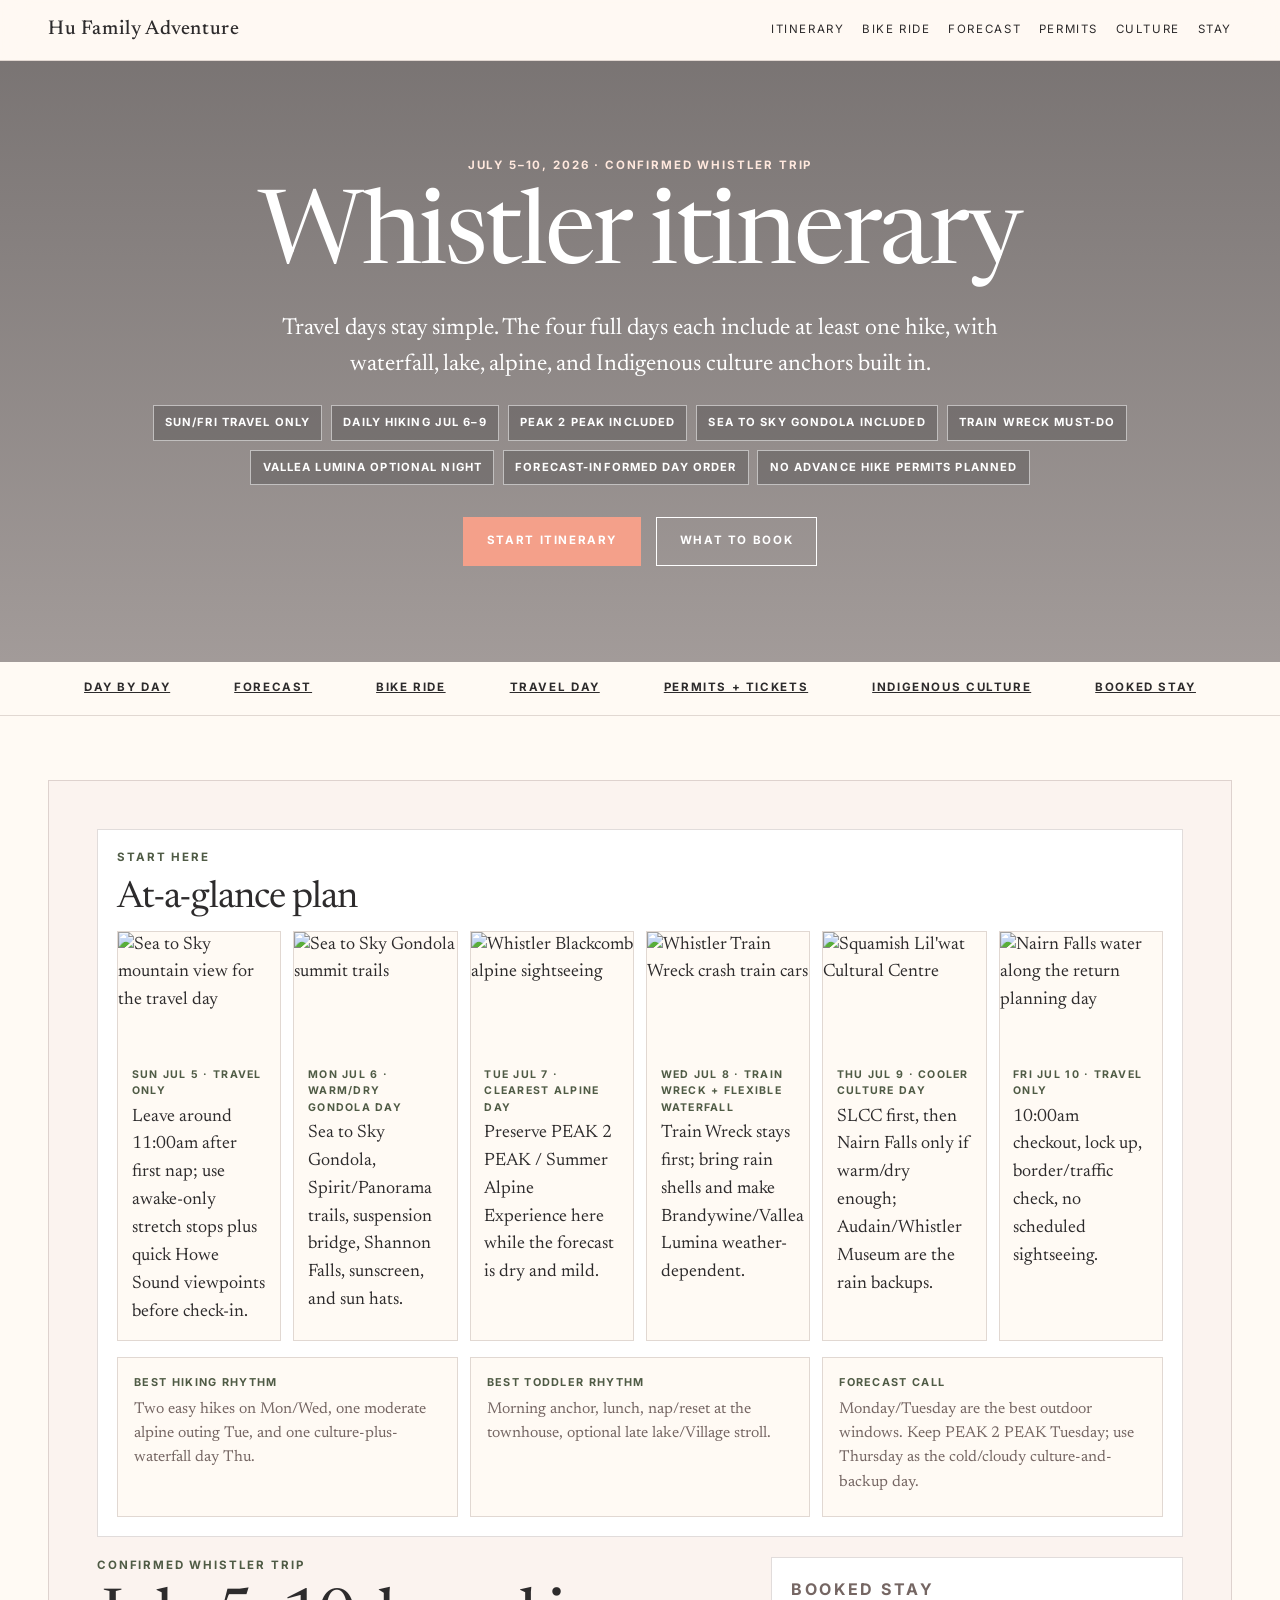
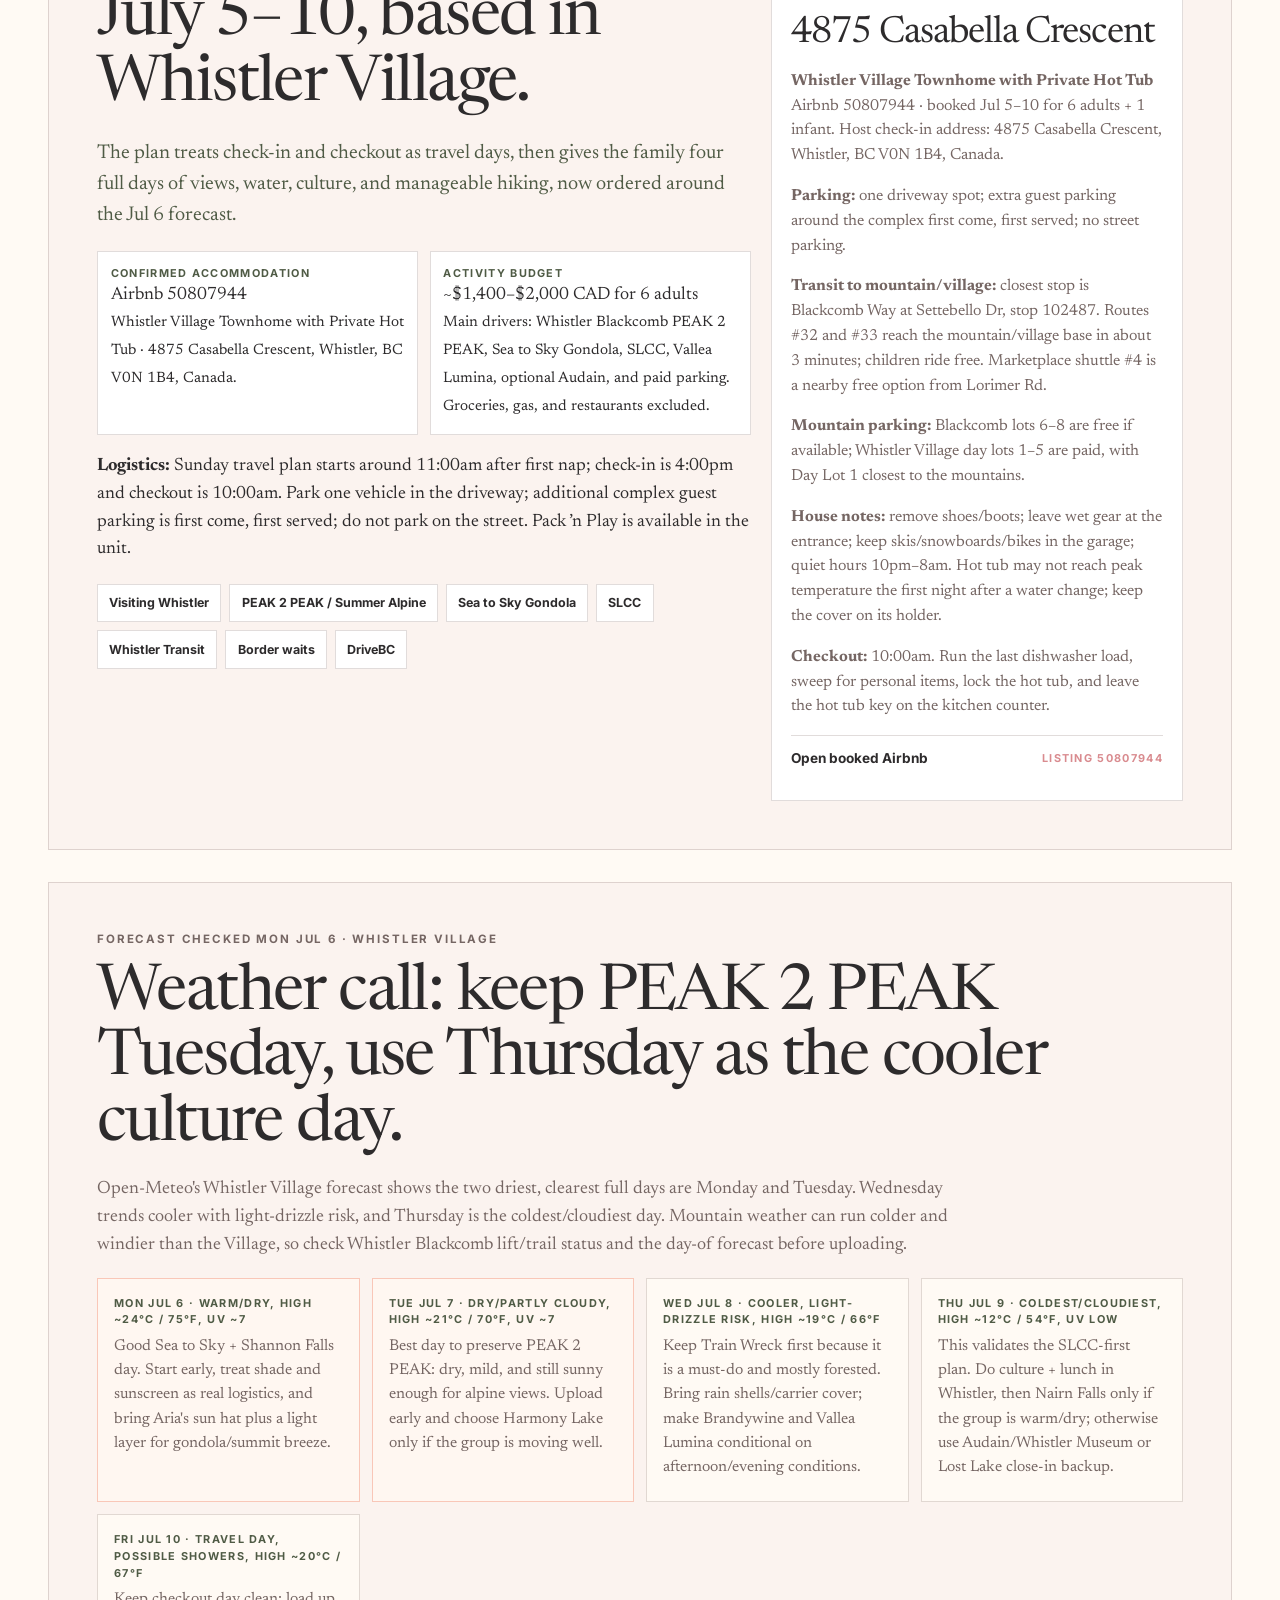
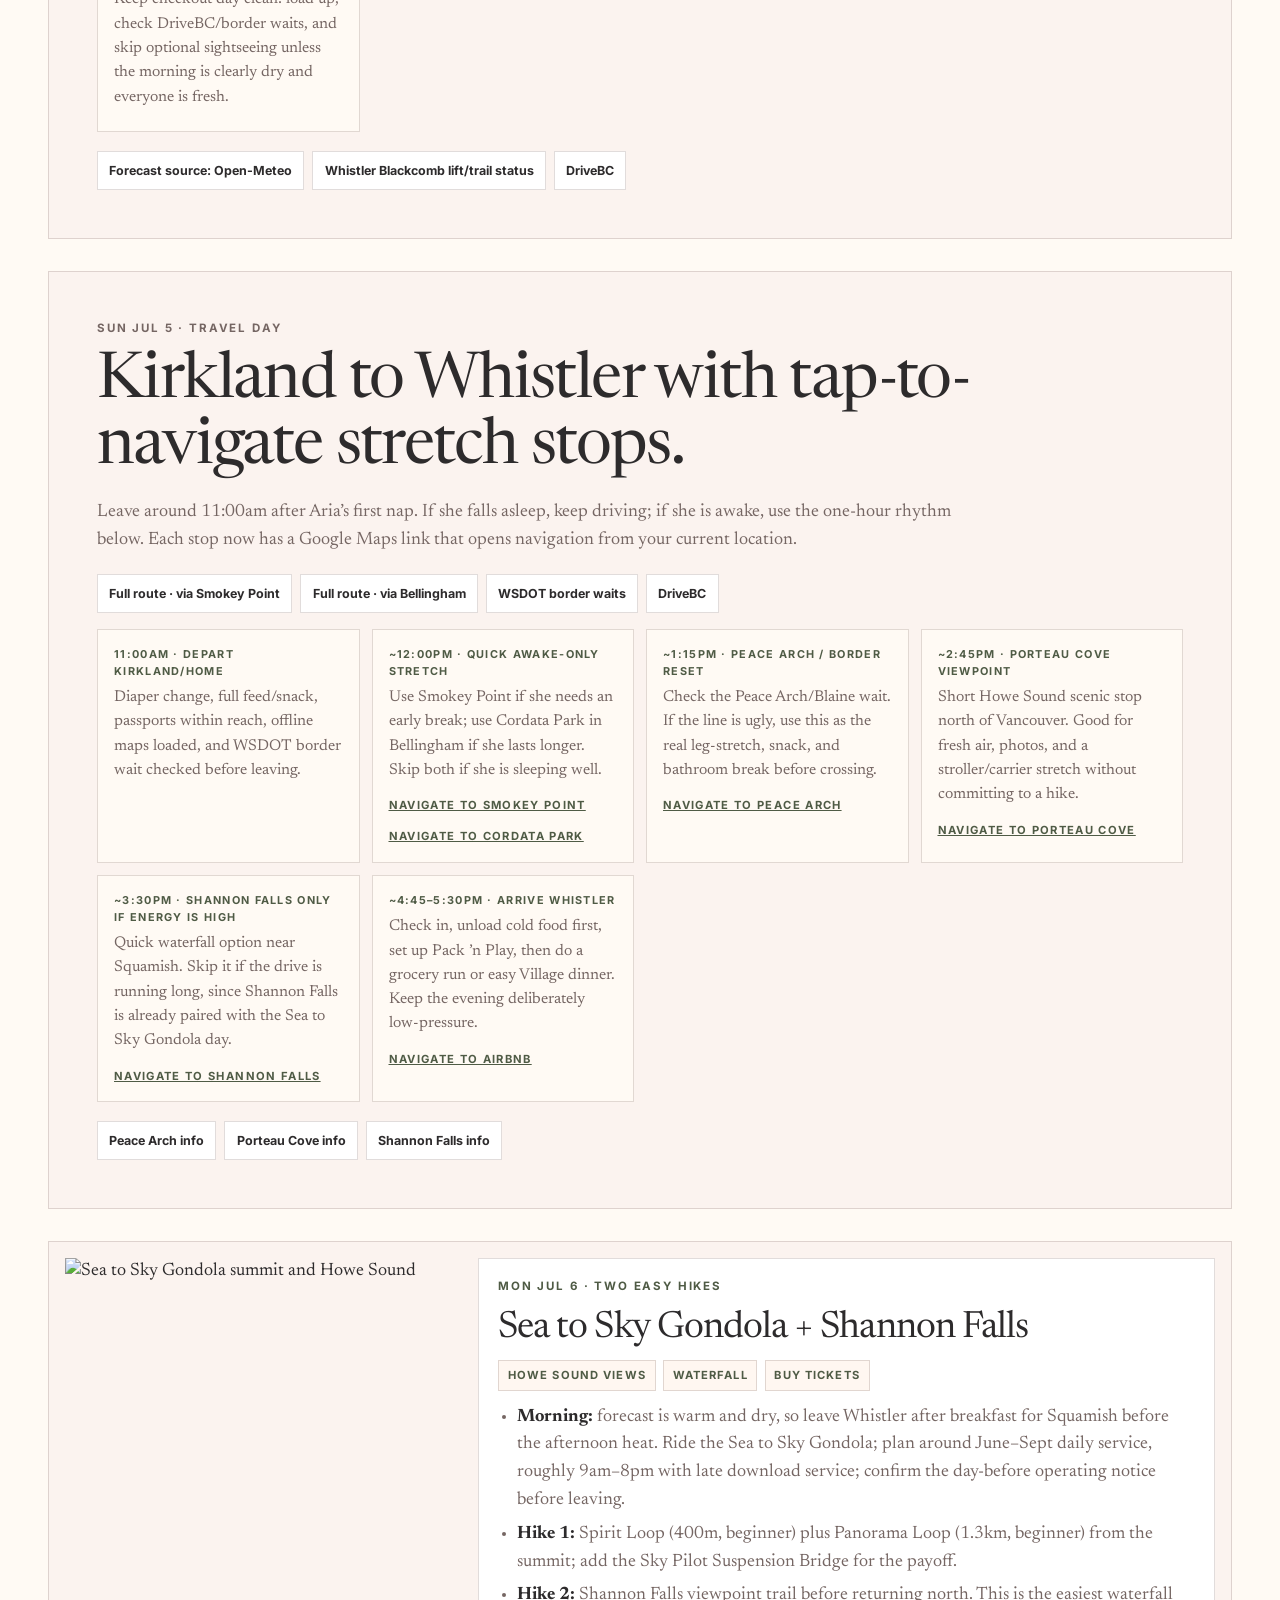
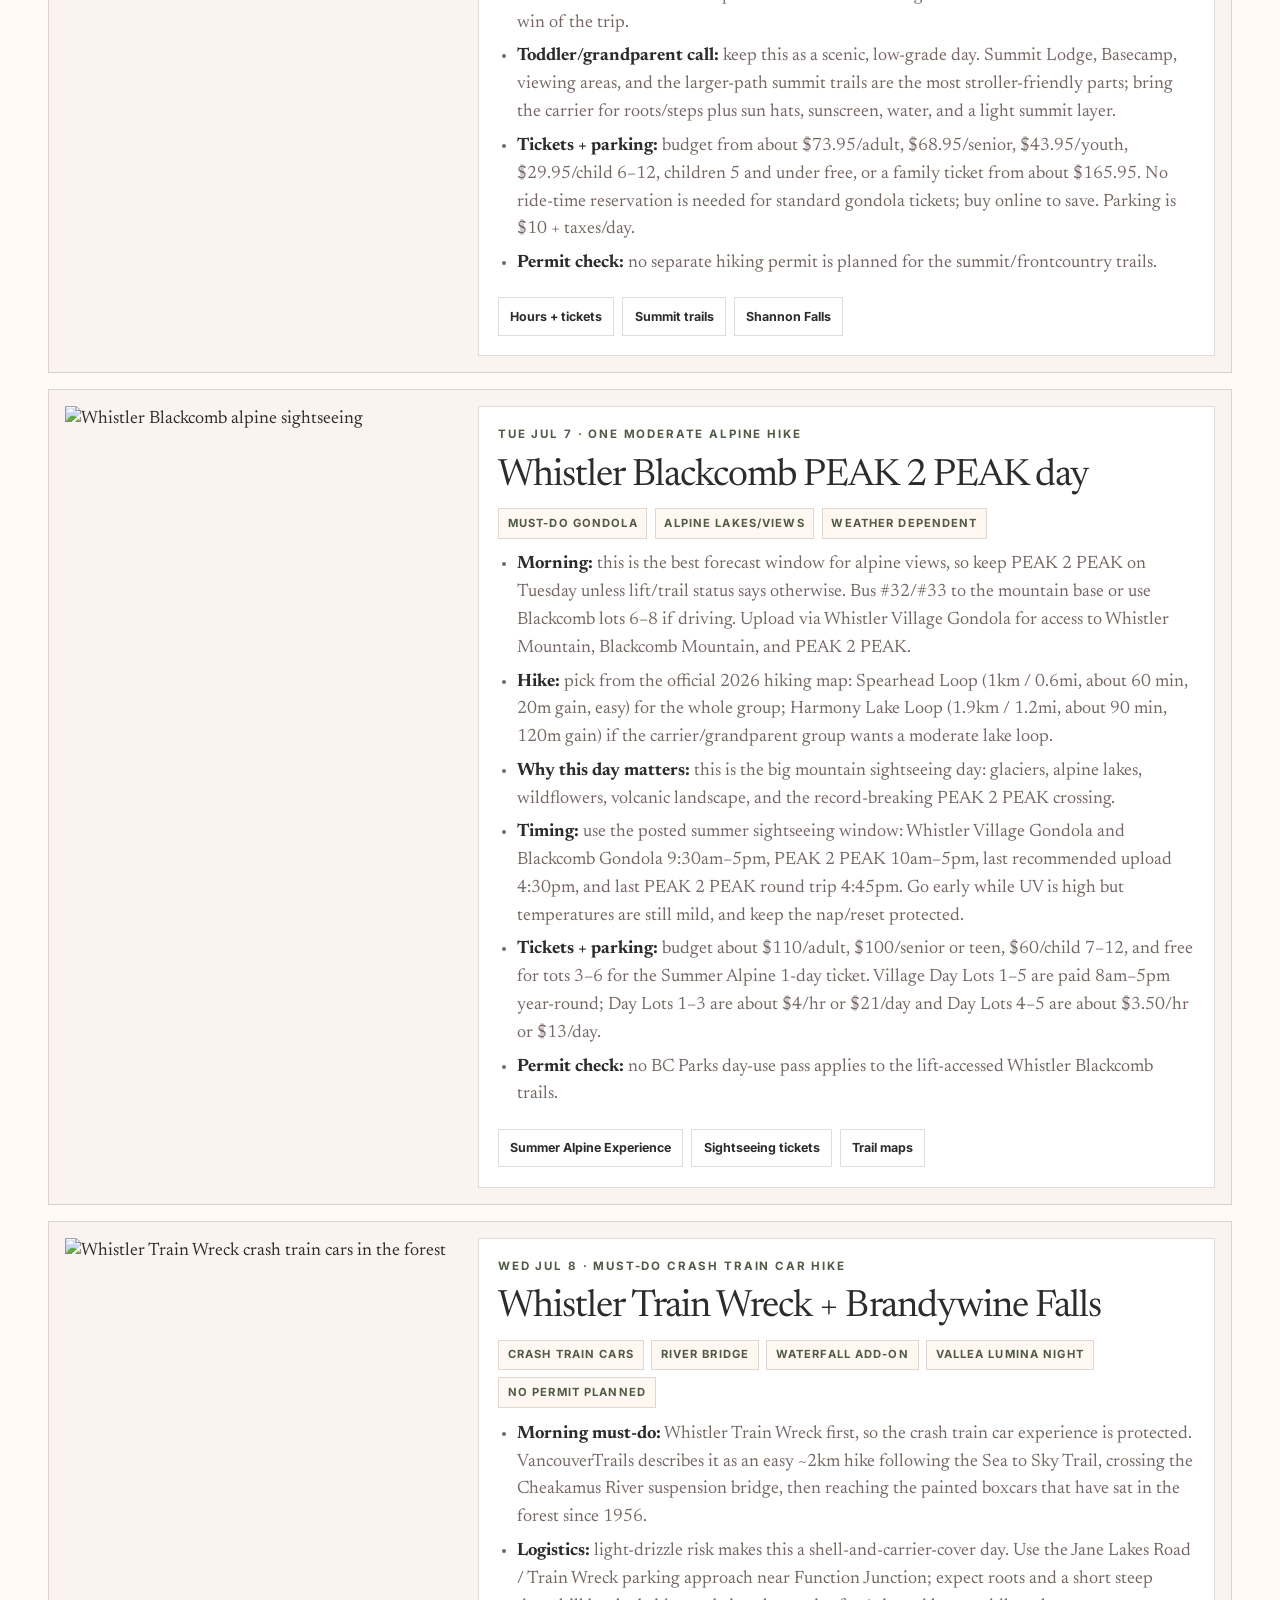
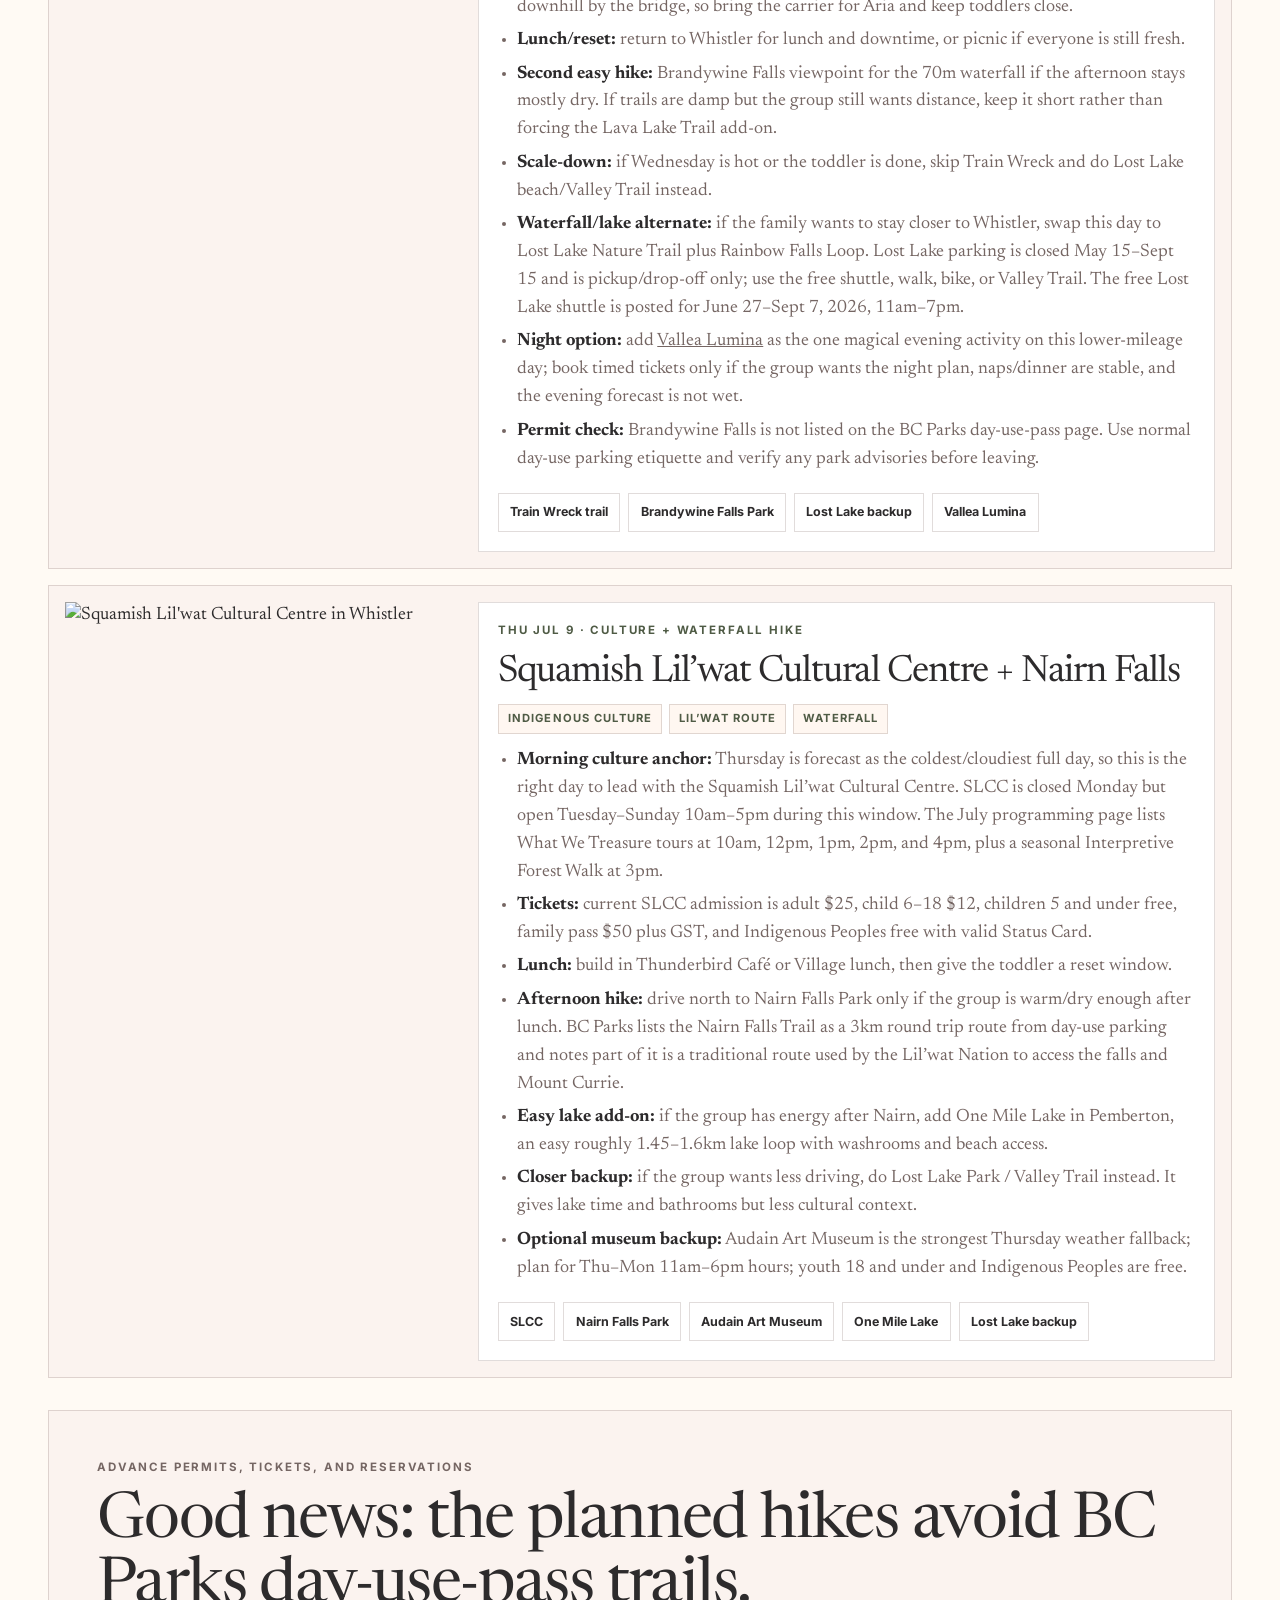
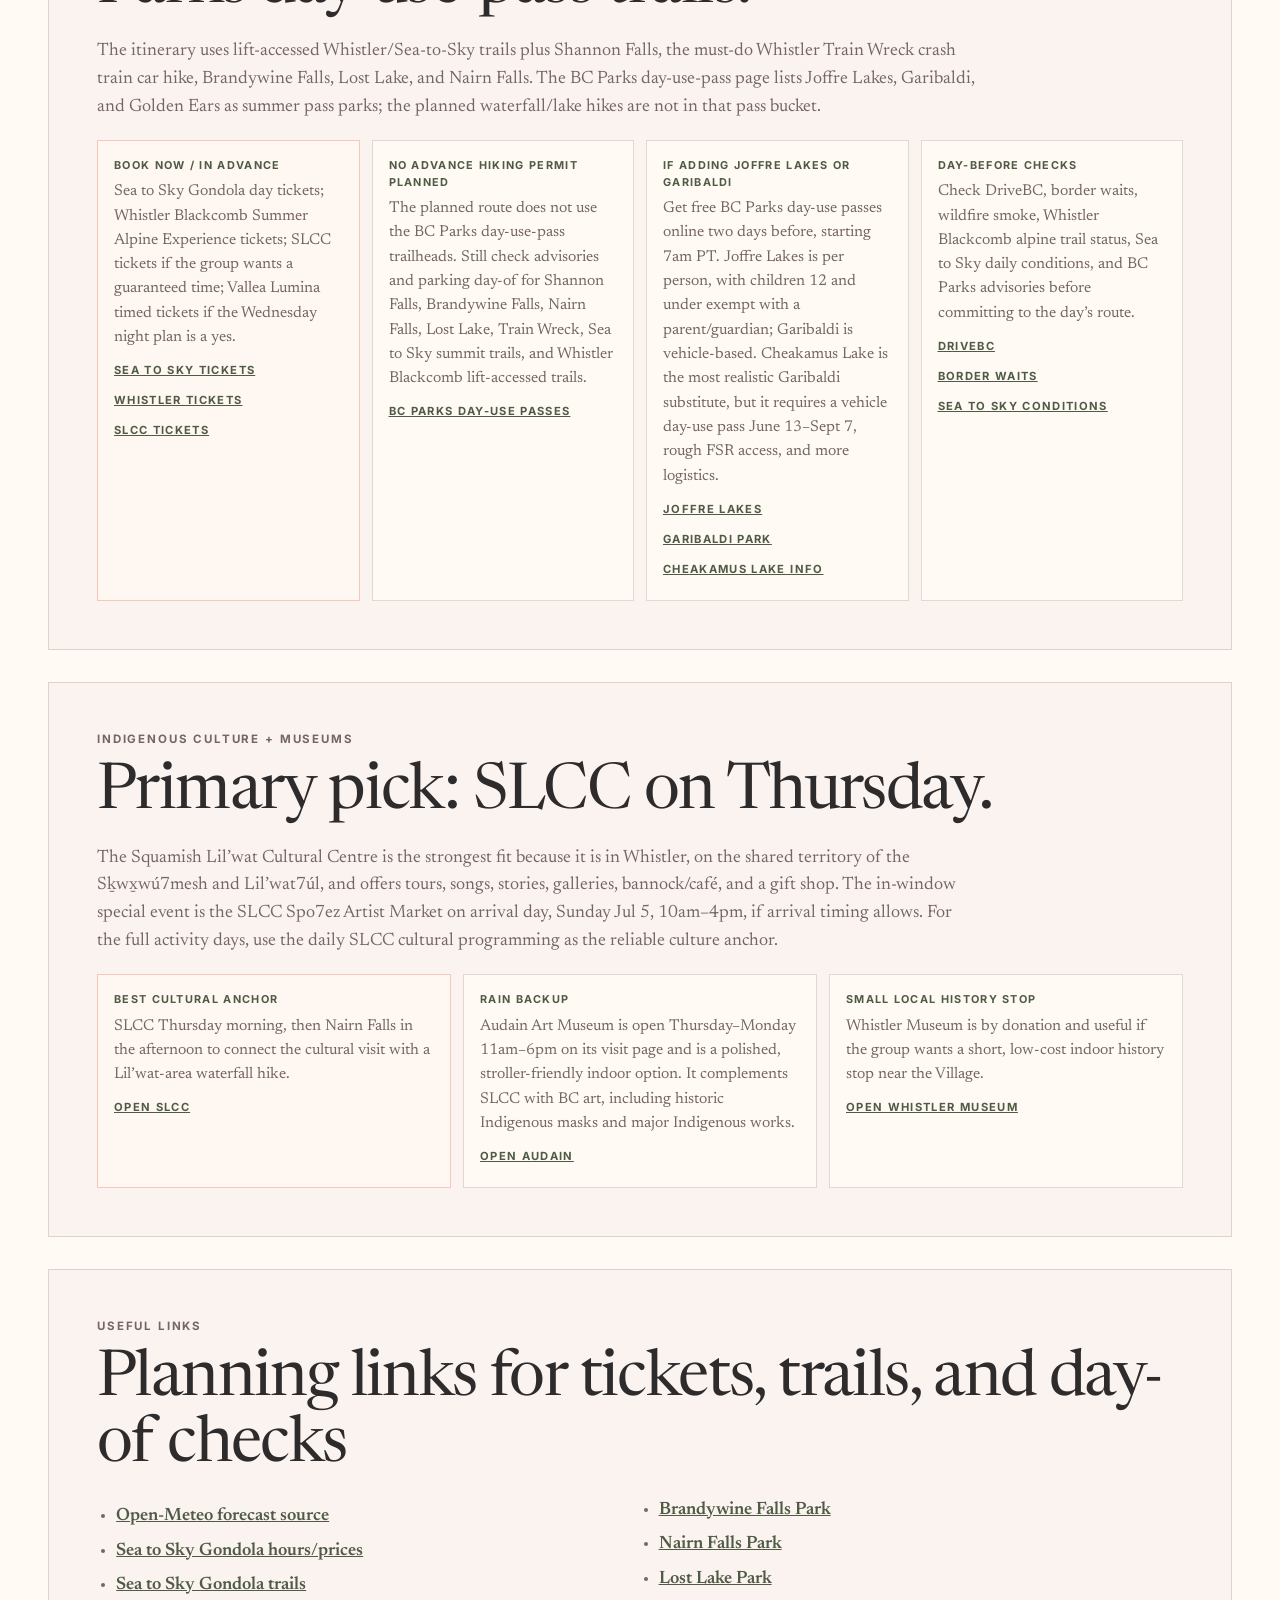
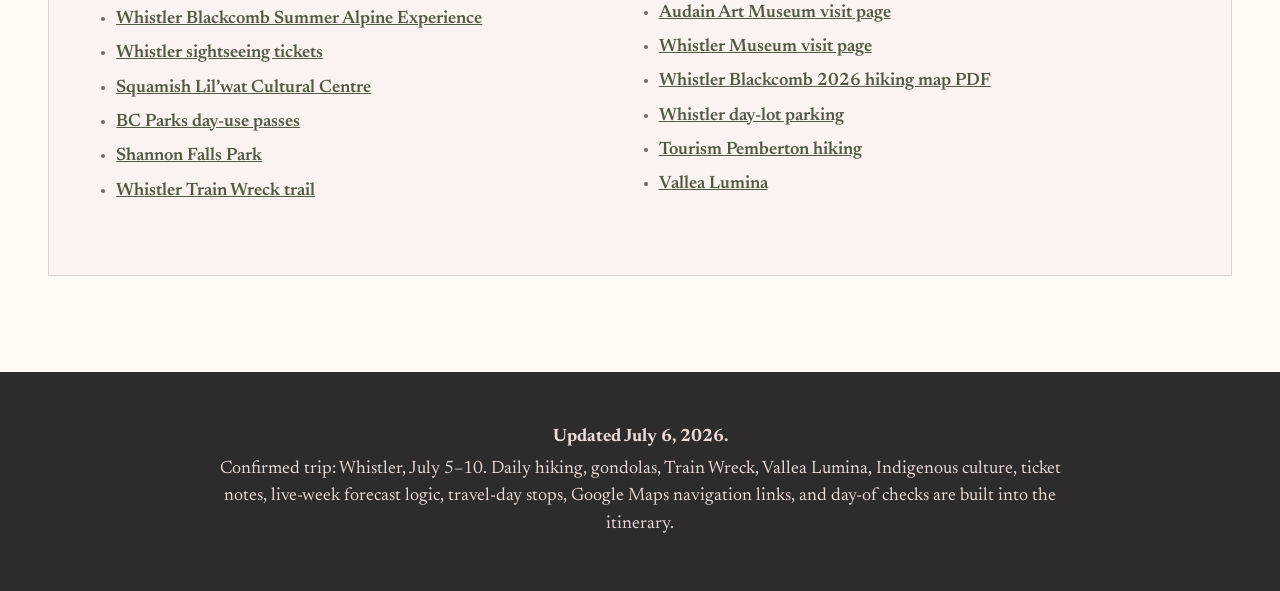
==== commit c1f9bd4e: "Add Whistler family bike ride page" ====
--- a/index.html
+++ b/index.html
@@ -11,9 +11,9 @@
   <link rel="stylesheet" href="assets/style.css">
 </head>
 <body>
-  <header class="nav"><strong><a href="./">Hu Family Adventure</a></strong><div><a href="#itinerary">Itinerary</a><a href="#forecast">Forecast</a><a href="#permits">Permits</a><a href="#culture">Culture</a><a href="#stay">Stay</a></div></header>
+  <header class="nav"><strong><a href="./">Hu Family Adventure</a></strong><div><a href="#itinerary">Itinerary</a><a href="bike-ride/">Bike ride</a><a href="#forecast">Forecast</a><a href="#permits">Permits</a><a href="#culture">Culture</a><a href="#stay">Stay</a></div></header>
   <section class="hero"><div class="hero-inner"><p class="eyebrow">July 5–10, 2026 · confirmed Whistler trip</p><h1>Whistler itinerary</h1><p>Travel days stay simple. The four full days each include at least one hike, with waterfall, lake, alpine, and Indigenous culture anchors built in.</p><div class="hero-criteria"><span>Sun/Fri travel only</span><span>Daily hiking Jul 6–9</span><span>PEAK 2 PEAK included</span><span>Sea to Sky Gondola included</span><span>Train Wreck must-do</span><span>Vallea Lumina optional night</span><span>Forecast-informed day order</span><span>No advance hike permits planned</span></div><div class="cta-row"><a class="cta primary" href="#itinerary">Start itinerary</a><a class="cta secondary" href="#permits">What to book</a></div></div></section>
-  <nav class="strip"><a href="#itinerary">Day by day</a><a href="#forecast">Forecast</a><a href="#travel-day">Travel day</a><a href="#permits">Permits + tickets</a><a href="#culture">Indigenous culture</a><a href="#stay">Booked stay</a></nav>
+  <nav class="strip"><a href="#itinerary">Day by day</a><a href="#forecast">Forecast</a><a href="bike-ride/">Bike ride</a><a href="#travel-day">Travel day</a><a href="#permits">Permits + tickets</a><a href="#culture">Indigenous culture</a><a href="#stay">Booked stay</a></nav>
   <main>
     <div class="details-wrap" id="details">
       <section class="destination-detail" id="overview">
